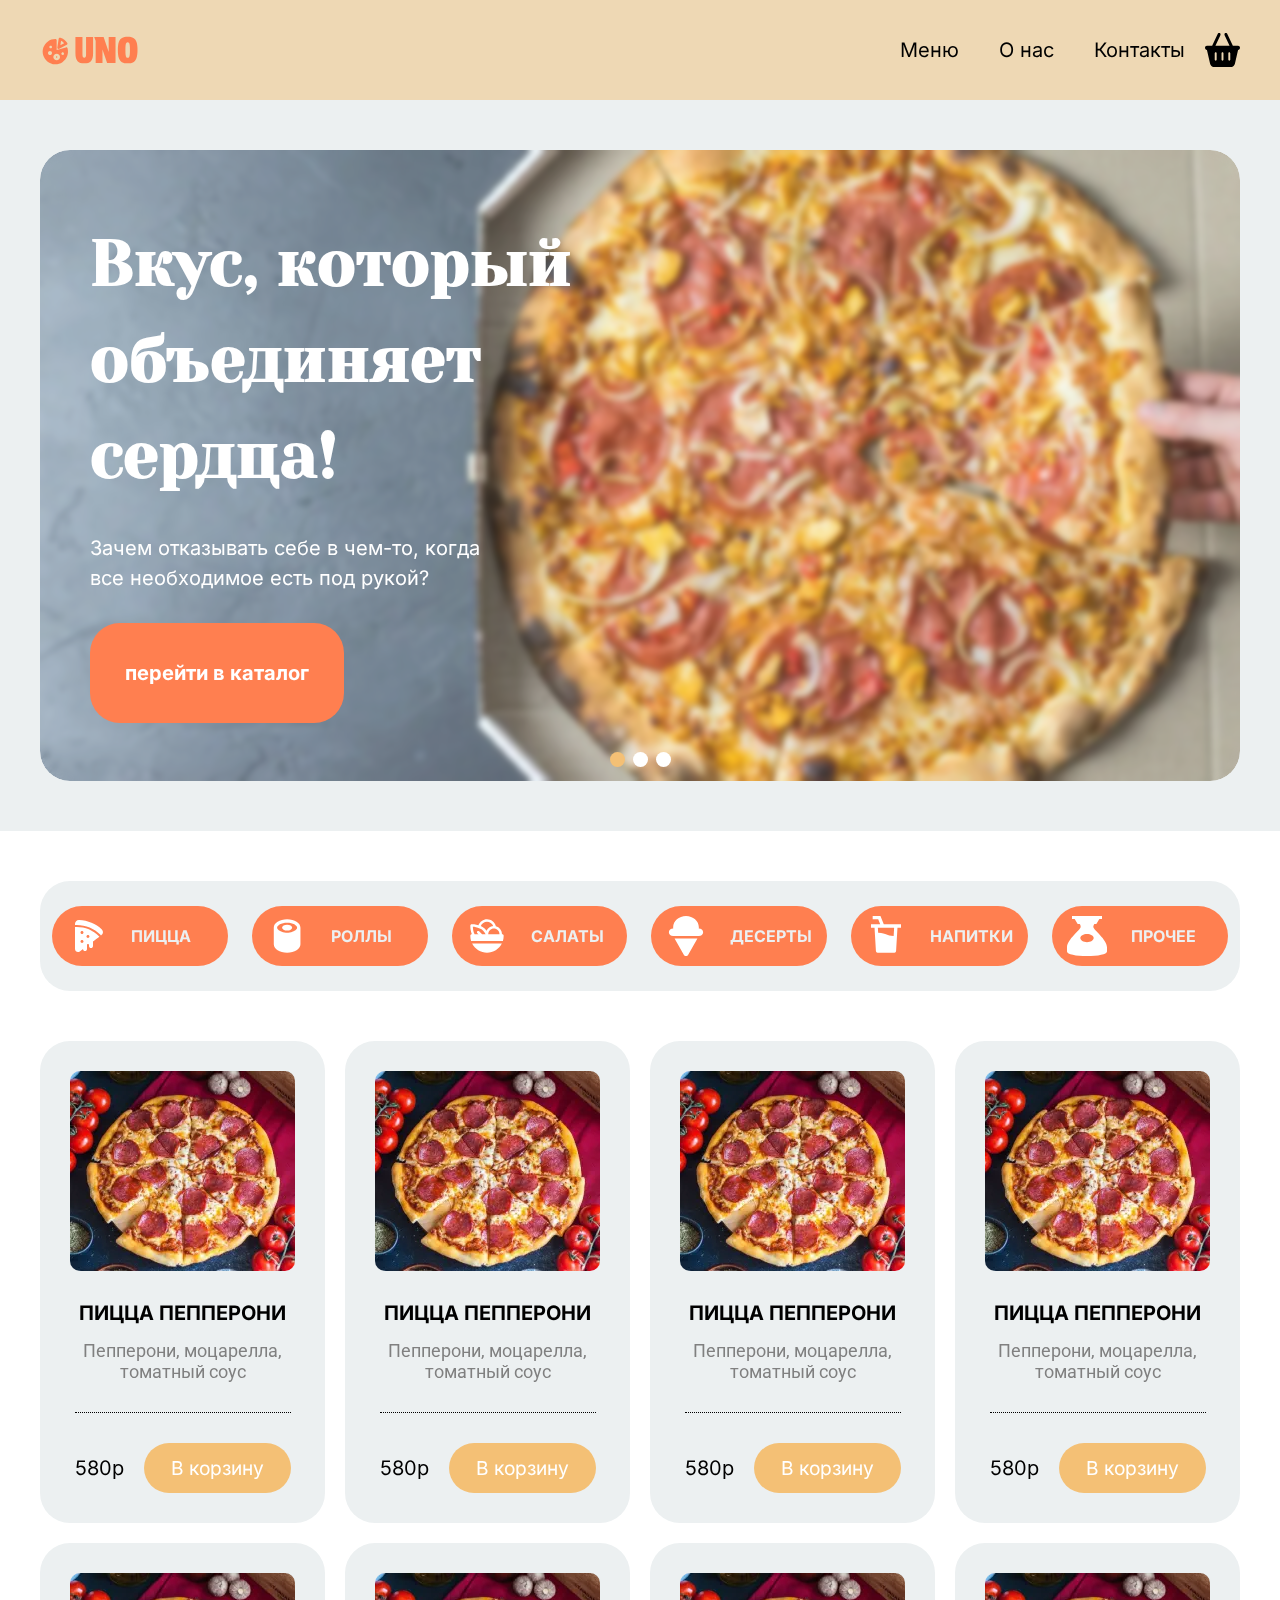
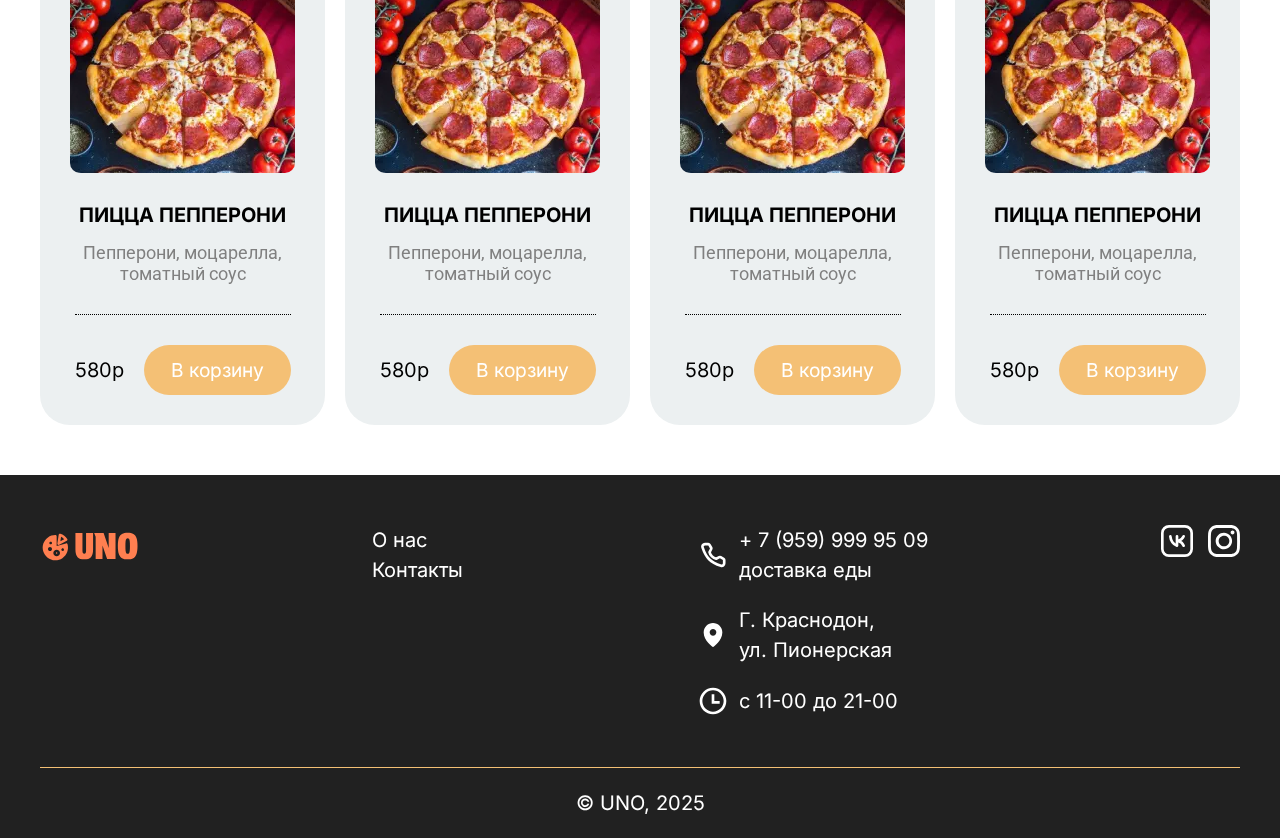
==== client/index.html @ c5a1033b "create modules for js" ====
<!DOCTYPE html>
<html lang="ru">

<head>
    <meta charset="UTF-8">
    <meta name="viewport"
        content="width=device-width, user-scalable=no, initial-scale=1.0, maximum-scale=1.0, minimum-scale=1.0">
    <title>UNO - лучшая пиццерия в городе</title>
    <link rel="stylesheet" href="./css/main.min.css">
</head>

<body>
    <header class="header">
        <div class="header__container container">
            <button class="header__mobile-button">
                Меню
            </button>
            <div class="logo">
                <a href="./index.html" class="logo__link">
                    <svg width="99" height="43" viewBox="0 0 99 43" fill="none" xmlns="http://www.w3.org/2000/svg">
                        <path fill-rule="evenodd" clip-rule="evenodd"
                            d="M15.3334 9.99994C15.66 9.99998 15.9752 10.1199 16.2193 10.3369C16.4633 10.5539 16.6192 10.8529 16.6574 11.1773L16.6668 11.3333V20.9199L25.9201 18.3973C26.2612 18.3046 26.6251 18.3511 26.9318 18.5266C27.2386 18.7022 27.4631 18.9923 27.5561 19.3333C28.2532 21.8888 28.1315 24.5987 27.2083 27.0815C26.285 29.5643 24.6066 31.6952 22.4091 33.1744C20.2116 34.6536 17.6057 35.4067 14.9579 35.3276C12.3102 35.2486 9.75378 34.3414 7.64846 32.7338C5.54314 31.1262 3.9948 28.8989 3.22128 26.3654C2.44775 23.832 2.48796 21.1197 3.33625 18.6103C4.18454 16.1008 5.79822 13.9205 7.95027 12.3759C10.1024 10.8314 12.6845 10.0005 15.3334 9.99994ZM16.6668 24.6666C15.7827 24.6666 14.9349 25.0178 14.3097 25.6429C13.6846 26.268 13.3334 27.1159 13.3334 27.9999C13.3334 28.884 13.6846 29.7318 14.3097 30.357C14.9349 30.9821 15.7827 31.3333 16.6668 31.3333C17.5508 31.3333 18.3987 30.9821 19.0238 30.357C19.6489 29.7318 20.0001 28.884 20.0001 27.9999C20.0001 27.1159 19.6489 26.268 19.0238 25.6429C18.3987 25.0178 17.5508 24.6666 16.6668 24.6666ZM16.6668 27.3333C16.8436 27.3333 17.0131 27.4035 17.1382 27.5285C17.2632 27.6536 17.3334 27.8231 17.3334 27.9999C17.3334 28.1767 17.2632 28.3463 17.1382 28.4713C17.0131 28.5964 16.8436 28.6666 16.6668 28.6666C16.49 28.6666 16.3204 28.5964 16.1954 28.4713C16.0703 28.3463 16.0001 28.1767 16.0001 27.9999C16.0001 27.8231 16.0703 27.6536 16.1954 27.5285C16.3204 27.4035 16.49 27.3333 16.6668 27.3333ZM22.6668 23.3333C22.3402 23.3333 22.025 23.4532 21.7809 23.6702C21.5369 23.8872 21.381 24.1863 21.3428 24.5106L21.3334 24.6799C21.3338 25.0198 21.4639 25.3466 21.6972 25.5938C21.9305 25.8409 22.2494 25.9896 22.5886 26.0095C22.9279 26.0294 23.2619 25.919 23.5225 25.7009C23.7831 25.4828 23.9506 25.1734 23.9908 24.8359L24.0001 24.6666C24.0001 24.313 23.8596 23.9738 23.6096 23.7238C23.3595 23.4737 23.0204 23.3333 22.6668 23.3333ZM10.0001 21.9999C9.46962 21.9999 8.96092 22.2107 8.58584 22.5857C8.21077 22.9608 8.00006 23.4695 8.00006 23.9999C8.00006 24.5304 8.21077 25.0391 8.58584 25.4142C8.96092 25.7892 9.46962 25.9999 10.0001 25.9999C10.5305 25.9999 11.0392 25.7892 11.4143 25.4142C11.7894 25.0391 12.0001 24.5304 12.0001 23.9999C12.0001 23.4695 11.7894 22.9608 11.4143 22.5857C11.0392 22.2107 10.5305 21.9999 10.0001 21.9999ZM20.3921 8.72527C23.2104 9.59499 25.6378 11.419 27.2574 13.8839C27.4471 14.1728 27.5172 14.5239 27.453 14.8634C27.3889 15.2029 27.1954 15.5043 26.9134 15.7039L26.7788 15.7879L19.3014 19.8386C19.0957 19.9501 18.8642 20.0054 18.6303 19.9991C18.3964 19.9928 18.1682 19.925 17.9688 19.8026C17.7693 19.6802 17.6056 19.5074 17.4941 19.3017C17.3826 19.096 17.3272 18.8645 17.3334 18.6306L17.3494 18.4639L18.6828 9.79727C18.7118 9.60806 18.7813 9.42733 18.8865 9.26737C18.9917 9.10741 19.13 8.97197 19.2922 8.87026C19.4544 8.76855 19.6366 8.70296 19.8264 8.67794C20.0162 8.65292 20.2091 8.66906 20.3921 8.72527ZM10.6668 16.6666C10.3402 16.6666 10.025 16.7865 9.7809 17.0036C9.53685 17.2206 9.38093 17.5196 9.34272 17.8439L9.33339 18.0133C9.33377 18.3531 9.4639 18.68 9.69719 18.9271C9.93048 19.1742 10.2494 19.3229 10.5886 19.3428C10.9279 19.3627 11.2619 19.2524 11.5225 19.0342C11.7831 18.8161 11.9506 18.5067 11.9908 18.1693L12.0001 17.9999C12.0001 17.6463 11.8596 17.3072 11.6096 17.0571C11.3595 16.8071 11.0204 16.6666 10.6668 16.6666ZM21.0641 11.8506L20.3934 16.2146L24.1361 14.1866C23.2735 13.2159 22.2301 12.4224 21.0641 11.8506Z"
                            fill="black" />
                        <path
                            d="M42.4599 25.18C42.4599 26.452 42.6039 27.376 42.8919 27.952C43.1799 28.504 43.6359 28.78 44.2599 28.78C44.9079 28.78 45.3639 28.504 45.6279 27.952C45.9159 27.376 46.0599 26.452 46.0599 25.18V8.07999H53.0799V24.856C53.0799 28.192 52.3599 30.616 50.9199 32.128C49.4799 33.616 47.2599 34.36 44.2599 34.36C41.2839 34.36 39.0639 33.616 37.5999 32.128C36.1599 30.616 35.4399 28.192 35.4399 24.856V8.07999H42.4599V25.18ZM63.6116 8.07999L68.6876 22.876V8.07999H75.5276V34H67.1036L62.4956 20.536V34H55.6556V11.788L54.1796 8.07999H63.6116ZM87.6846 34.36C85.3326 34.36 83.4366 33.964 81.9966 33.172C80.5566 32.356 79.5006 30.988 78.8286 29.068C78.1806 27.124 77.8566 24.46 77.8566 21.076C77.8566 17.692 78.1806 15.04 78.8286 13.12C79.5006 11.176 80.5566 9.80799 81.9966 9.01599C83.4366 8.19999 85.3326 7.79199 87.6846 7.79199C90.0366 7.79199 91.9326 8.19999 93.3726 9.01599C94.8126 9.80799 95.8566 11.176 96.5046 13.12C97.1766 15.04 97.5126 17.692 97.5126 21.076C97.5126 24.46 97.1766 27.124 96.5046 29.068C95.8566 30.988 94.8126 32.356 93.3726 33.172C91.9326 33.964 90.0366 34.36 87.6846 34.36ZM89.9526 21.004C89.9526 18.94 89.8806 17.368 89.7366 16.288C89.6166 15.184 89.3886 14.428 89.0526 14.02C88.7406 13.588 88.2846 13.372 87.6846 13.372C87.1086 13.372 86.6526 13.588 86.3166 14.02C85.9806 14.428 85.7406 15.184 85.5966 16.288C85.4766 17.368 85.4166 18.94 85.4166 21.004C85.4166 23.044 85.4766 24.628 85.5966 25.756C85.7406 26.884 85.9806 27.676 86.3166 28.132C86.6526 28.564 87.1086 28.78 87.6846 28.78C88.2846 28.78 88.7406 28.564 89.0526 28.132C89.3886 27.676 89.6166 26.884 89.7366 25.756C89.8806 24.628 89.9526 23.044 89.9526 21.004Z"
                            fill="black" />
                    </svg>
                </a>
            </div>
            <nav class="header__nav">
                <ul class="header__nav-list">
                    <li class="header__nav-item"><a href="#catalog" class="header__nav-link">Меню</a></li>
                    <li class="header__nav-item"><a href="/" class="header__nav-link">О нас</a></li>
                    <li class="header__nav-item"><a href="/" class="header__nav-link">Контакты</a></li>
                </ul>
            </nav>
            <div class="header__buttons">
                <button class="header__button" id="button-cart">
                    <svg width="43" height="42" viewBox="0 0 43 42" fill="none" xmlns="http://www.w3.org/2000/svg">
                        <g clip-path="url(#clip0_26_14)">
                            <path
                                d="M18.9095 2.87915C19.3649 1.91118 19.0215 0.721727 18.1481 0.221337C17.2747 -0.279054 16.1847 0.0982899 15.7293 1.05806L8.77917 15.7499H2.38889C1.06753 15.7499 0 16.9229 0 18.3749C0 19.8268 1.06753 20.9999 2.38889 20.9999L6.26337 38.0213C6.7934 40.3592 8.70451 41.9999 10.8993 41.9999H32.1007C34.2955 41.9999 36.2066 40.3592 36.7366 38.0213L40.6111 20.9999C41.9325 20.9999 43 19.8268 43 18.3749C43 16.9229 41.9325 15.7499 40.6111 15.7499H34.2208L27.2707 1.05806C26.8153 0.0982899 25.7328 -0.279054 24.8519 0.221337C23.971 0.721727 23.6351 1.91118 24.0905 2.87915L30.1821 15.7499H12.8179L18.9095 2.87915ZM14.3333 24.9374V32.8124C14.3333 33.5342 13.7958 34.1249 13.1389 34.1249C12.4819 34.1249 11.9444 33.5342 11.9444 32.8124V24.9374C11.9444 24.2155 12.4819 23.6249 13.1389 23.6249C13.7958 23.6249 14.3333 24.2155 14.3333 24.9374ZM21.5 23.6249C22.1569 23.6249 22.6944 24.2155 22.6944 24.9374V32.8124C22.6944 33.5342 22.1569 34.1249 21.5 34.1249C20.8431 34.1249 20.3056 33.5342 20.3056 32.8124V24.9374C20.3056 24.2155 20.8431 23.6249 21.5 23.6249ZM31.0556 24.9374V32.8124C31.0556 33.5342 30.5181 34.1249 29.8611 34.1249C29.2042 34.1249 28.6667 33.5342 28.6667 32.8124V24.9374C28.6667 24.2155 29.2042 23.6249 29.8611 23.6249C30.5181 23.6249 31.0556 24.2155 31.0556 24.9374Z"
                                fill="black" />
                        </g>
                        <defs>
                            <clipPath id="clip0_26_14">
                                <rect width="43" height="42" fill="white" />
                            </clipPath>
                        </defs>
                    </svg>
                </button>
            </div>
        </div>
    </header>
    <main class="main">
        <section class="hero">
            <div class="hero__container container">
                <!-- Slider main container -->
                <div class="swiper">
                    <!-- Additional required wrapper -->
                    <div class="swiper-wrapper">
                        <!-- Slides -->
                        <div class="swiper-slide">
                            <div class="hero__content hero__content--1">

                                <h2 class="hero__title">
                                    Вкус, который объединяет сердца!
                                </h2>
                                <p class="hero__description">
                                    Зачем отказывать себе в чем-то, когда все необходимое есть под рукой?
                                </p>
                                <a href="/" class="hero__button">
                                    перейти в каталог
                                </a>
                                <div class="hero__overlay"></div>
                            </div>
                        </div>
                        <div class="swiper-slide">
                            <div class="hero__content hero__content--2">
                                <div class="hero__overlay"></div>
                                <h2 class="hero__title">
                                    Открой для себя новый мир вкусов!
                                </h2>
                                <p class="hero__description">
                                    Наши уникальные рецепты подарят тебе незабываемые ощущения. Попробуй, и ты не
                                    сможешь
                                    устоять!
                                </p>
                                <a href="/" class="hero__button">
                                    перейти в каталог
                                </a>
                            </div>
                        </div>
                        <div class="swiper-slide">
                            <div class="hero__content hero__content--3">
                                <div class="hero__overlay"></div>
                                <h2 class="hero__title">
                                    Твоя кухня, твои правила!
                                </h2>
                                <p class="hero__description">
                                    Создавай кулинарные шедевры легко и с удовольствием. Все, что тебе нужно, уже здесь.
                                </p>
                                <a href="/" class="hero__button">
                                    перейти в каталог
                                </a>
                            </div>
                        </div>
                    </div>
                    <!-- If we need pagination -->
                    <div class="swiper-pagination"></div>
                </div>
            </div>
        </section>
        <section class="catalog" id="catalog">
            <div class="catalog__container container">
                <div class="catalog__wrapper">
                    <h2 class="catalog__title visually-hidden">Меню</h2>
                    <div class="catalog__tabs-container">
                        <!-- кнопки -->
                        <ul class="catalog__tabs-list" aria-labelledby="tabs-title">
                            <li class="catalog__tabs-item">
                                <a href="#pizza" class="catalog__tabs-button" id="tab-1">
                                    <svg class="catalog__tabs-icon" aria-hidden="true" width="60" height="60"
                                        viewBox="0 0 60 60" fill="none" xmlns="http://www.w3.org/2000/svg">
                                        <path
                                            d="M12 11.868C12 8.58302 14.685 5.80202 18.09 6.01202C31.431 6.83402 43.131 11.322 52.296 20.073C54.897 22.554 54.384 26.607 51.687 28.677L50.955 29.241L49.764 27.918L49.743 27.897C40.935 18.852 28.17 13.542 14.613 13.542H12V11.868ZM12 16.539V49.5C12 53.196 16.218 55.314 19.185 53.103L24.009 49.509V49.515C24.009 50.3107 24.3251 51.0737 24.8877 51.6363C25.4503 52.199 26.2134 52.515 27.009 52.515C27.8047 52.515 28.5677 52.199 29.1303 51.6363C29.6929 51.0737 30.009 50.3107 30.009 49.515V43.509C30.012 43.1286 30.1595 42.7636 30.4215 42.4878C30.6835 42.2121 31.0405 42.0461 31.4203 42.0236C31.8 42.0011 32.1741 42.1238 32.4668 42.3667C32.7596 42.6096 32.9491 42.9547 32.997 43.332V45.012C32.997 45.8077 33.3131 46.5707 33.8757 47.1333C34.4383 47.696 35.2014 48.012 35.997 48.012C36.7927 48.012 37.5557 47.696 38.1183 47.1333C38.6809 46.5707 38.997 45.8077 38.997 45.012V38.298C41.472 36.483 45.255 33.606 48.567 31.074L47.574 29.967C39.357 21.543 27.39 16.539 14.61 16.539H12ZM24.744 24.765C24.7438 25.0595 24.6856 25.3511 24.5727 25.6231C24.4598 25.8951 24.2945 26.1422 24.0861 26.3503C23.8778 26.5584 23.6304 26.7234 23.3583 26.8359C23.0861 26.9484 22.7945 27.0062 22.5 27.006C22.2055 27.0058 21.9139 26.9476 21.6419 26.8347C21.3699 26.7219 21.1228 26.5565 20.9148 26.3482C20.7067 26.1398 20.5416 25.8925 20.4291 25.6203C20.3166 25.3482 20.2588 25.0565 20.259 24.762C20.259 24.1673 20.4953 23.5969 20.9158 23.1763C21.3364 22.7558 21.9068 22.5195 22.5015 22.5195C23.0962 22.5195 23.6666 22.7558 24.0872 23.1763C24.5077 23.5969 24.744 24.1673 24.744 24.762M33.669 30.762C33.669 31.3568 33.4327 31.9272 33.0122 32.3477C32.5916 32.7683 32.0212 33.0045 31.4265 33.0045C30.8318 33.0045 30.2614 32.7683 29.8408 32.3477C29.4203 31.9272 29.184 31.3568 29.184 30.762C29.184 30.1673 29.4203 29.5969 29.8408 29.1763C30.2614 28.7558 30.8318 28.5195 31.4265 28.5195C32.0212 28.5195 32.5916 28.7558 33.0122 29.1763C33.4327 29.5969 33.669 30.1673 33.669 30.762ZM24.768 38.268C24.768 38.866 24.5305 39.4394 24.1077 39.8622C23.6849 40.285 23.1114 40.5225 22.5135 40.5225C21.9156 40.5225 21.3421 40.285 20.9193 39.8622C20.4965 39.4394 20.259 38.866 20.259 38.268C20.259 37.6701 20.4965 37.0967 20.9193 36.6739C21.3421 36.251 21.9156 36.0135 22.5135 36.0135C23.1114 36.0135 23.6849 36.251 24.1077 36.6739C24.5305 37.0967 24.768 37.6701 24.768 38.268Z"
                                            fill="#E49133" />
                                    </svg>
                                    пицца
                                </a>
                            </li>
                            <li class="catalog__tabs-item">
                                <a href="#rolls" class="catalog__tabs-button" id="tab-2">
                                    <svg class="catalog__tabs-icon" aria-hidden="true" width="60" height="60"
                                        viewBox="0 0 60 60" fill="none" xmlns="http://www.w3.org/2000/svg">
                                        <path
                                            d="M30.175 21.775C34.3172 21.775 37.675 19.861 37.675 17.5C37.675 15.139 34.3172 13.225 30.175 13.225C26.0329 13.225 22.675 15.139 22.675 17.5C22.675 19.861 26.0329 21.775 30.175 21.775Z"
                                            fill="#E49133" />
                                        <path
                                            d="M30.175 55C41.375 55 50.175 49.5 50.175 42.5V17.5C50.175 10.5 41.375 5 30.175 5C18.975 5 10.175 10.5 10.175 17.5V42.5C10.175 49.5 18.95 55 30.175 55ZM30.175 10C39 10 45.175 13.95 45.175 17.5C45.1051 18.2714 44.8569 19.0159 44.4501 19.675C42.75 22.175 38.125 24.675 31.95 24.975H28.475C22.2 24.575 17.5 22.225 15.875 19.6C15.5261 19.0154 15.2888 18.3712 15.175 17.7V17.5C15.175 13.95 21.325 10 30.175 10Z"
                                            fill="#E49133" />
                                    </svg>
                                    роллы
                                </a>
                            </li>
                            <li class="catalog__tabs-item">
                                <a href="#salad" class="catalog__tabs-button" id="tab-3">
                                    <svg class="catalog__tabs-icon" aria-hidden="true" width="60" height="60"
                                        viewBox="0 0 60 60" fill="none" xmlns="http://www.w3.org/2000/svg">
                                        <path
                                            d="M30 5C27.2182 4.99884 24.5014 5.84148 22.2085 7.41666C19.9156 8.99183 18.1544 11.2254 17.1575 13.8225C16.1204 13.5237 15.0691 13.2767 14.0075 13.0825C11.8241 12.687 9.60894 12.4929 7.39 12.5025L6.96 12.5125L6.84 12.5175L6.79 12.52C6.32875 12.5452 5.89303 12.7397 5.56639 13.0664C5.23975 13.393 5.04518 13.8287 5.02 14.29L5.0125 14.4625C5.0075 14.5625 5.00417 14.705 5.0025 14.89C4.9975 15.255 5 15.7775 5.0225 16.42C5.0725 17.705 5.215 19.49 5.5825 21.5075C5.9175 23.345 6.4525 25.42 7.3075 27.5H6.865C6.37037 27.5 5.896 27.6965 5.54625 28.0462C5.19649 28.396 5 28.8704 5 29.365V30C5 32.6125 5.4 35.1325 6.145 37.5H53.855C54.616 35.0728 55.0021 32.5437 55 30V29.365C55 28.8704 54.8035 28.396 54.4538 28.0462C54.104 27.6965 53.6296 27.5 53.135 27.5H52.4925L52.4975 27.1875C52.4961 24.4813 51.5949 21.8523 49.9357 19.7143C48.2766 17.5764 45.9537 16.0507 43.3325 15.3775C42.5818 12.4103 40.8626 9.77843 38.4471 7.89871C36.0317 6.01898 33.0582 4.99889 29.9975 5M29.9975 8.75C31.9973 8.74997 33.9512 9.34952 35.6067 10.4712C37.2623 11.5929 38.5436 13.1852 39.285 15.0425C37.1353 15.2237 35.0722 15.9717 33.3058 17.2101C31.5394 18.4486 30.133 20.1333 29.23 22.0925C28.5559 21.0936 27.7883 20.161 26.9375 19.3075C25.065 17.435 22.8875 16.0825 20.6825 15.1C21.4167 13.2272 22.6987 11.6194 24.3609 10.4866C26.0232 9.35371 27.9884 8.74851 30 8.75M48.7475 27.1875C48.7475 27.2925 48.745 27.3967 48.74 27.5H31.9175L31.8725 27.375V27.1875C31.8725 24.9497 32.7614 22.8036 34.3438 21.2213C35.9261 19.639 38.0722 18.75 40.31 18.75C42.5478 18.75 44.6939 19.639 46.2762 21.2213C47.8586 22.8036 48.7475 24.9497 48.7475 27.1875ZM24.2875 21.96C25.895 23.565 27.06 25.4975 27.9 27.5H22.65L18.2 23.05C18.0283 22.8658 17.8213 22.718 17.5913 22.6155C17.3613 22.5131 17.1131 22.458 16.8613 22.4535C16.6095 22.4491 16.3595 22.4954 16.126 22.5897C15.8925 22.684 15.6805 22.8244 15.5024 23.0024C15.3244 23.1805 15.184 23.3925 15.0897 23.626C14.9954 23.8595 14.9491 24.1095 14.9535 24.3613C14.958 24.6131 15.0131 24.8613 15.1155 25.0913C15.218 25.3213 15.3658 25.5283 15.55 25.7L17.35 27.5H11.425C10.325 25.31 9.665 22.9675 9.275 20.8325C9.00137 19.3278 8.83429 17.8057 8.775 16.2775V16.2725C9.925 16.315 11.53 16.4425 13.3325 16.7725C16.9825 17.44 21.23 18.8975 24.2875 21.96ZM7.6675 41.25C9.75132 45.3854 12.9428 48.8607 16.886 51.2885C20.8292 53.7163 25.3693 55.0013 30 55C34.6307 55.0013 39.1708 53.7163 43.114 51.2885C47.0572 48.8607 50.2487 45.3854 52.3325 41.25H7.6675Z"
                                            fill="#E49133" />
                                    </svg>
                                    салаты
                                </a>
                            </li>
                            <li class="catalog__tabs-item">
                                <a href="#desert" class="catalog__tabs-button" id="tab-4">
                                    <svg class="catalog__tabs-icon" aria-hidden="true" width="60" height="60"
                                        viewBox="0 0 60 60" fill="none" xmlns="http://www.w3.org/2000/svg">
                                        <path
                                            d="M49.1651 18.75C49.2455 18.1289 49.2856 17.5078 49.2856 16.875C49.2856 7.55859 40.6473 0 29.9999 0C19.3526 0 10.7142 7.55859 10.7142 16.875C10.7142 17.5078 10.7544 18.1289 10.8348 18.75H10.7142C7.16511 18.75 4.28564 21.2695 4.28564 24.375C4.28564 27.4805 7.16511 30 10.7142 30H49.2856C52.8348 30 55.7142 27.4805 55.7142 24.375C55.7142 21.2695 52.8348 18.75 49.2856 18.75H49.1651ZM12.8571 33.75L26.8928 58.3242C27.4821 59.3555 28.674 60 29.9999 60C31.3258 60 32.5178 59.3555 33.1071 58.3242L47.1428 33.75H12.8571Z"
                                            fill="#E49133" />
                                    </svg>
                                    десерты
                                </a>
                            </li>
                            <li class="catalog__tabs-item">
                                <a href="#drinks" class="catalog__tabs-button" id="tab-5">
                                    <svg class="catalog__tabs-icon" aria-hidden="true" width="60" height="60"
                                        viewBox="0 0 60 60" fill="none" xmlns="http://www.w3.org/2000/svg">
                                        <g clip-path="url(#clip0_1_591)">
                                            <path
                                                d="M18.3075 5H10V0H21.6925L26.6925 12.5H52.5V17.5H47.205L45.1375 52.6475C45.0999 53.2838 44.8207 53.8817 44.3569 54.3189C43.8932 54.7562 43.2799 54.9998 42.6425 55H17.3575C16.7201 54.9998 16.1068 54.7562 15.6431 54.3189C15.1793 53.8817 14.9001 53.2838 14.8625 52.6475L12.795 17.5H7.5V12.5H21.3075L18.3075 5ZM17.8025 17.5L18.2475 25.0625C24.9275 25.3375 28.17 26.575 30.9 27.6675C33.5275 28.7175 35.7 29.6325 41.4675 29.9175L42.1975 17.5H17.8025Z"
                                                fill="#E49133" />
                                        </g>
                                        <defs>
                                            <clipPath id="clip0_1_591">
                                                <rect width="60" height="60" fill="white" />
                                            </clipPath>
                                        </defs>
                                    </svg>
                                    напитки
                                </a>
                            </li>
                            <li class="catalog__tabs-item">
                                <a href="#others" class="catalog__tabs-button" id="tab-6">
                                    <svg class="catalog__tabs-icon" aria-hidden="true" width="60" height="60"
                                        viewBox="0 0 60 60" fill="none" xmlns="http://www.w3.org/2000/svg">
                                        <path
                                            d="M39.5 16.5829C39.5 14.4724 40.5 12.9648 41 12.0603H44L48.5 4.52261H52.5V0H7.5V4.52261H11.5L16 12.0603H19C20 12.9648 20.5 14.4724 20.5 16.5829C20.5 20.5025 0 35.2764 0 47.0352V53.0653C0 57.2864 13.5 60 30 60C46.5 60 60 57.2864 60 53.0653V47.0352C60 35.2764 39.5 20.5025 39.5 16.5829ZM30 39.196C27.3478 39.196 24.8043 38.5607 22.9289 37.4298C21.0536 36.2989 20 34.7651 20 33.1658C20 31.5665 21.0536 30.0327 22.9289 28.9019C24.8043 27.771 27.3478 27.1357 30 27.1357C32.6522 27.1357 35.1957 27.771 37.0711 28.9019C38.9464 30.0327 40 31.5665 40 33.1658C40 34.7651 38.9464 36.2989 37.0711 37.4298C35.1957 38.5607 32.6522 39.196 30 39.196Z"
                                            fill="#E49133" />
                                    </svg>
                                    прочее
                                </a>
                            </li>
                        </ul>
                        <!-- контент -->
                        <div class="catalog__tabs-panels flow">
                            <div id="pizza" class="catalog__tab" aria-labelledby="tab-1">
                                <div class="catalog__tab-grid">
                                    <div class="card">
                                        <img src="./images/card/pizza/1.webp" alt="pizza photo" class="card__image"
                                            width="225" height="200">
                                        <div class="card__content">
                                            <h3 class="card__title">Пицца пепперони</h3>
                                            <p class="card__description">
                                                Пепперони, моцарелла, томатный соус
                                            </p>
                                            <div class="card__line"></div>
                                            <div class="card__bottom">
                                                <p class="card__price">580р</p>
                                                <button class="card__button button" type="button">В корзину</button>
                                            </div>
                                        </div>
                                    </div>
                                    <div class="card">
                                        <img src="./images/card/pizza/1.webp" alt="pizza photo" class="card__image"
                                            width="225" height="200">
                                        <div class="card__content">
                                            <h3 class="card__title">Пицца пепперони</h3>
                                            <p class="card__description">
                                                Пепперони, моцарелла, томатный соус
                                            </p>
                                            <div class="card__line"></div>
                                            <div class="card__bottom">
                                                <p class="card__price">580р</p>
                                                <button class="card__button button" type="button">В корзину</button>
                                            </div>
                                        </div>
                                    </div>
                                    <div class="card">
                                        <img src="./images/card/pizza/1.webp" alt="pizza photo" class="card__image"
                                            width="225" height="200">
                                        <div class="card__content">
                                            <h3 class="card__title">Пицца пепперони</h3>
                                            <p class="card__description">
                                                Пепперони, моцарелла, томатный соус
                                            </p>
                                            <div class="card__line"></div>
                                            <div class="card__bottom">
                                                <p class="card__price">580р</p>
                                                <button class="card__button button" type="button">В корзину</button>
                                            </div>
                                        </div>
                                    </div>
                                    <div class="card">
                                        <img src="./images/card/pizza/1.webp" alt="pizza photo" class="card__image"
                                            width="225" height="200">
                                        <div class="card__content">
                                            <h3 class="card__title">Пицца пепперони</h3>
                                            <p class="card__description">
                                                Пепперони, моцарелла, томатный соус
                                            </p>
                                            <div class="card__line"></div>
                                            <div class="card__bottom">
                                                <p class="card__price">580р</p>
                                                <button class="card__button button" type="button">В корзину</button>
                                            </div>
                                        </div>
                                    </div>

                                    <div class="card">
                                        <img src="./images/card/pizza/1.webp" alt="pizza photo" class="card__image"
                                            width="225" height="200">
                                        <div class="card__content">
                                            <h3 class="card__title">Пицца пепперони</h3>
                                            <p class="card__description">
                                                Пепперони, моцарелла, томатный соус
                                            </p>
                                            <div class="card__line"></div>
                                            <div class="card__bottom">
                                                <p class="card__price">580р</p>
                                                <button class="card__button button" type="button">В корзину</button>
                                            </div>
                                        </div>
                                    </div>
                                    <div class="card">
                                        <img src="./images/card/pizza/1.webp" alt="pizza photo" class="card__image"
                                            width="225" height="200">
                                        <div class="card__content">
                                            <h3 class="card__title">Пицца пепперони</h3>
                                            <p class="card__description">
                                                Пепперони, моцарелла, томатный соус
                                            </p>
                                            <div class="card__line"></div>
                                            <div class="card__bottom">
                                                <p class="card__price">580р</p>
                                                <button class="card__button button" type="button">В корзину</button>
                                            </div>
                                        </div>
                                    </div>
                                    <div class="card">
                                        <img src="./images/card/pizza/1.webp" alt="pizza photo" class="card__image"
                                            width="225" height="200">
                                        <div class="card__content">
                                            <h3 class="card__title">Пицца пепперони</h3>
                                            <p class="card__description">
                                                Пепперони, моцарелла, томатный соус
                                            </p>
                                            <div class="card__line"></div>
                                            <div class="card__bottom">
                                                <p class="card__price">580р</p>
                                                <button class="card__button button" type="button">В корзину</button>
                                            </div>
                                        </div>
                                    </div>
                                    <div class="card">
                                        <img src="./images/card/pizza/1.webp" alt="pizza photo" class="card__image"
                                            width="225" height="200">
                                        <div class="card__content">
                                            <h3 class="card__title">Пицца пепперони</h3>
                                            <p class="card__description">
                                                Пепперони, моцарелла, томатный соус
                                            </p>
                                            <div class="card__line"></div>
                                            <div class="card__bottom">
                                                <p class="card__price">580р</p>
                                                <button class="card__button button" type="button">В корзину</button>
                                            </div>
                                        </div>
                                    </div>
                                </div>
                            </div>
                            <div id="rolls" class="catalog__tab" aria-labelledby="tab-2">
                                <div class="catalog__tab-grid">
                                    <div class="card">
                                        <img src="./images/card/rolls/1.webp" alt="pizza photo" class="card__image"
                                            width="225" height="200">
                                        <div class="card__content">
                                            <h3 class="card__title">Пицца пепперони</h3>
                                            <p class="card__description">
                                                Пепперони, моцарелла, томатный соус
                                            </p>
                                            <div class="card__line"></div>
                                            <div class="card__bottom">
                                                <p class="card__price">580р</p>
                                                <button class="card__button button" type="button">В корзину</button>
                                            </div>
                                        </div>
                                    </div>
                                    <div class="card">
                                        <img src="./images/card/rolls/1.webp" alt="pizza photo" class="card__image"
                                            width="225" height="200">
                                        <div class="card__content">
                                            <h3 class="card__title">Пицца пепперони</h3>
                                            <p class="card__description">
                                                Пепперони, моцарелла, томатный соус
                                            </p>
                                            <div class="card__line"></div>
                                            <div class="card__bottom">
                                                <p class="card__price">580р</p>
                                                <button class="card__button button" type="button">В корзину</button>
                                            </div>
                                        </div>
                                    </div>
                                    <div class="card">
                                        <img src="./images/card/rolls/1.webp" alt="pizza photo" class="card__image"
                                            width="225" height="200">
                                        <div class="card__content">
                                            <h3 class="card__title">Пицца пепперони</h3>
                                            <p class="card__description">
                                                Пепперони, моцарелла, томатный соус
                                            </p>
                                            <div class="card__line"></div>
                                            <div class="card__bottom">
                                                <p class="card__price">580р</p>
                                                <button class="card__button button" type="button">В корзину</button>
                                            </div>
                                        </div>
                                    </div>
                                    <div class="card">
                                        <img src="./images/card/rolls/1.webp" alt="pizza photo" class="card__image"
                                            width="225" height="200">
                                        <div class="card__content">
                                            <h3 class="card__title">Пицца пепперони</h3>
                                            <p class="card__description">
                                                Пепперони, моцарелла, томатный соус
                                            </p>
                                            <div class="card__line"></div>
                                            <div class="card__bottom">
                                                <p class="card__price">580р</p>
                                                <button class="card__button button" type="button">В корзину</button>
                                            </div>
                                        </div>
                                    </div>
                                </div>
                            </div>
                            <div id="salad" class="catalog__tab" aria-labelledby="tab-3">
                                <div class="catalog__tab-grid">
                                    <div class="card">
                                        <img src="./images/card/salads/1.webp" alt="pizza photo" class="card__image"
                                            width="225" height="200">
                                        <div class="card__content">
                                            <h3 class="card__title">Пицца пепперони</h3>
                                            <p class="card__description">
                                                Пепперони, моцарелла, томатный соус
                                            </p>
                                            <div class="card__line"></div>
                                            <div class="card__bottom">
                                                <p class="card__price">580р</p>
                                                <button class="card__button button" type="button">В корзину</button>
                                            </div>
                                        </div>
                                    </div>
                                    <div class="card">
                                        <img src="./images/card/salads/1.webp" alt="pizza photo" class="card__image"
                                            width="225" height="200">
                                        <div class="card__content">
                                            <h3 class="card__title">Пицца пепперони</h3>
                                            <p class="card__description">
                                                Пепперони, моцарелла, томатный соус
                                            </p>
                                            <div class="card__line"></div>
                                            <div class="card__bottom">
                                                <p class="card__price">580р</p>
                                                <button class="card__button button" type="button">В корзину</button>
                                            </div>
                                        </div>
                                    </div>
                                    <div class="card">
                                        <img src="./images/card/salads/1.webp" alt="pizza photo" class="card__image"
                                            width="225" height="200">
                                        <div class="card__content">
                                            <h3 class="card__title">Пицца пепперони</h3>
                                            <p class="card__description">
                                                Пепперони, моцарелла, томатный соус
                                            </p>
                                            <div class="card__line"></div>
                                            <div class="card__bottom">
                                                <p class="card__price">580р</p>
                                                <button class="card__button button" type="button">В корзину</button>
                                            </div>
                                        </div>
                                    </div>
                                    <div class="card">
                                        <img src="./images/card/salads/1.webp" alt="pizza photo" class="card__image"
                                            width="225" height="200">
                                        <div class="card__content">
                                            <h3 class="card__title">Пицца пепперони</h3>
                                            <p class="card__description">
                                                Пепперони, моцарелла, томатный соус
                                            </p>
                                            <div class="card__line"></div>
                                            <div class="card__bottom">
                                                <p class="card__price">580р</p>
                                                <button class="card__button button" type="button">В корзину</button>
                                            </div>
                                        </div>
                                    </div>
                                </div>
                            </div>
                            <div id="desert" class="catalog__tab" aria-labelledby="tab-4">
                                <div class="catalog__tab-grid">
                                    <div class="card">
                                        <img src="./images/card/deserts/1.webp" alt="pizza photo" class="card__image"
                                            width="225" height="200">
                                        <div class="card__content">
                                            <h3 class="card__title">Пицца пепперони</h3>
                                            <p class="card__description">
                                                Пепперони, моцарелла, томатный соус
                                            </p>
                                            <div class="card__line"></div>
                                            <div class="card__bottom">
                                                <p class="card__price">580р</p>
                                                <button class="card__button button" type="button">В корзину</button>
                                            </div>
                                        </div>
                                    </div>
                                    <div class="card">
                                        <img src="./images/card/deserts/1.webp" alt="pizza photo" class="card__image"
                                            width="225" height="200">
                                        <div class="card__content">
                                            <h3 class="card__title">Пицца пепперони</h3>
                                            <p class="card__description">
                                                Пепперони, моцарелла, томатный соус
                                            </p>
                                            <div class="card__line"></div>
                                            <div class="card__bottom">
                                                <p class="card__price">580р</p>
                                                <button class="card__button button" type="button">В корзину</button>
                                            </div>
                                        </div>
                                    </div>
                                    <div class="card">
                                        <img src="./images/card/deserts/1.webp" alt="pizza photo" class="card__image"
                                            width="225" height="200">
                                        <div class="card__content">
                                            <h3 class="card__title">Пицца пепперони</h3>
                                            <p class="card__description">
                                                Пепперони, моцарелла, томатный соус
                                            </p>
                                            <div class="card__line"></div>
                                            <div class="card__bottom">
                                                <p class="card__price">580р</p>
                                                <button class="card__button button" type="button">В корзину</button>
                                            </div>
                                        </div>
                                    </div>
                                    <div class="card">
                                        <img src="./images/card/deserts/1.webp" alt="pizza photo" class="card__image"
                                            width="225" height="200">
                                        <div class="card__content">
                                            <h3 class="card__title">Пицца пепперони</h3>
                                            <p class="card__description">
                                                Пепперони, моцарелла, томатный соус
                                            </p>
                                            <div class="card__line"></div>
                                            <div class="card__bottom">
                                                <p class="card__price">580р</p>
                                                <button class="card__button button" type="button">В корзину</button>
                                            </div>
                                        </div>
                                    </div>
                                </div>
                            </div>
                            <div id="drinks" class="catalog__tab" aria-labelledby="tab-5">
                                <div class="catalog__tab-grid">
                                    <div class="card">
                                        <img src="./images/card/drinks/1.webp" alt="pizza photo" class="card__image"
                                            width="225" height="200">
                                        <div class="card__content">
                                            <h3 class="card__title">Пицца пепперони</h3>
                                            <p class="card__description">
                                                Пепперони, моцарелла, томатный соус
                                            </p>
                                            <div class="card__line"></div>
                                            <div class="card__bottom">
                                                <p class="card__price">580р</p>
                                                <button class="card__button button" type="button">В корзину</button>
                                            </div>
                                        </div>
                                    </div>
                                    <div class="card">
                                        <img src="./images/card/drinks/1.webp" alt="pizza photo" class="card__image"
                                            width="225" height="200">
                                        <div class="card__content">
                                            <h3 class="card__title">Пицца пепперони</h3>
                                            <p class="card__description">
                                                Пепперони, моцарелла, томатный соус
                                            </p>
                                            <div class="card__line"></div>
                                            <div class="card__bottom">
                                                <p class="card__price">580р</p>
                                                <button class="card__button button" type="button">В корзину</button>
                                            </div>
                                        </div>
                                    </div>
                                    <div class="card">
                                        <img src="./images/card/drinks/1.webp" alt="pizza photo" class="card__image"
                                            width="225" height="200">
                                        <div class="card__content">
                                            <h3 class="card__title">Пицца пепперони</h3>
                                            <p class="card__description">
                                                Пепперони, моцарелла, томатный соус
                                            </p>
                                            <div class="card__line"></div>
                                            <div class="card__bottom">
                                                <p class="card__price">580р</p>
                                                <button class="card__button button" type="button">В корзину</button>
                                            </div>
                                        </div>
                                    </div>
                                    <div class="card">
                                        <img src="./images/card/drinks/1.webp" alt="pizza photo" class="card__image"
                                            width="225" height="200">
                                        <div class="card__content">
                                            <h3 class="card__title">Пицца пепперони</h3>
                                            <p class="card__description">
                                                Пепперони, моцарелла, томатный соус
                                            </p>
                                            <div class="card__line"></div>
                                            <div class="card__bottom">
                                                <p class="card__price">580р</p>
                                                <button class="card__button button" type="button">В корзину</button>
                                            </div>
                                        </div>
                                    </div>
                                </div>
                            </div>
                            <div id="others" class="catalog__tab" aria-labelledby="tab-6">
                                <div class="catalog__tab-grid">
                                    <div class="card">
                                        <img src="./images/card/others/1.webp" alt="pizza photo" class="card__image"
                                            width="225" height="200">
                                        <div class="card__content">
                                            <h3 class="card__title">Пицца пепперони</h3>
                                            <p class="card__description">
                                                Пепперони, моцарелла, томатный соус
                                            </p>
                                            <div class="card__line"></div>
                                            <div class="card__bottom">
                                                <p class="card__price">580р</p>
                                                <button class="card__button button" type="button">В корзину</button>
                                            </div>
                                        </div>
                                    </div>
                                    <div class="card">
                                        <img src="./images/card/others/1.webp" alt="pizza photo" class="card__image"
                                            width="225" height="200">
                                        <div class="card__content">
                                            <h3 class="card__title">Пицца пепперони</h3>
                                            <p class="card__description">
                                                Пепперони, моцарелла, томатный соус
                                            </p>
                                            <div class="card__line"></div>
                                            <div class="card__bottom">
                                                <p class="card__price">580р</p>
                                                <button class="card__button button" type="button">В корзину</button>
                                            </div>
                                        </div>
                                    </div>
                                    <div class="card">
                                        <img src="./images/card/others/1.webp" alt="pizza photo" class="card__image"
                                            width="225" height="200">
                                        <div class="card__content">
                                            <h3 class="card__title">Пицца пепперони</h3>
                                            <p class="card__description">
                                                Пепперони, моцарелла, томатный соус
                                            </p>
                                            <div class="card__line"></div>
                                            <div class="card__bottom">
                                                <p class="card__price">580р</p>
                                                <button class="card__button button" type="button">В корзину</button>
                                            </div>
                                        </div>
                                    </div>
                                    <div class="card">
                                        <img src="./images/card/others/1.webp" alt="pizza photo" class="card__image"
                                            width="225" height="200">
                                        <div class="card__content">
                                            <h3 class="card__title">Пицца пепперони</h3>
                                            <p class="card__description">
                                                Пепперони, моцарелла, томатный соус
                                            </p>
                                            <div class="card__line"></div>
                                            <div class="card__bottom">
                                                <p class="card__price">580р</p>
                                                <button class="card__button button" type="button">В корзину</button>
                                            </div>
                                        </div>
                                    </div>
                                </div>
                            </div>
                        </div>
                    </div>
                </div>
            </div>
        </section>
    </main>
    <footer class="footer">
        <div class="footer__container container">
            <div class="footer__grid">
                <div class="logo">
                    <a href="./index.html" class="logo__link">
                        <svg width="99" height="43" viewBox="0 0 99 43" fill="none" xmlns="http://www.w3.org/2000/svg">
                            <path fill-rule="evenodd" clip-rule="evenodd"
                                d="M15.3334 9.99994C15.66 9.99998 15.9752 10.1199 16.2193 10.3369C16.4633 10.5539 16.6192 10.8529 16.6574 11.1773L16.6668 11.3333V20.9199L25.9201 18.3973C26.2612 18.3046 26.6251 18.3511 26.9318 18.5266C27.2386 18.7022 27.4631 18.9923 27.5561 19.3333C28.2532 21.8888 28.1315 24.5987 27.2083 27.0815C26.285 29.5643 24.6066 31.6952 22.4091 33.1744C20.2116 34.6536 17.6057 35.4067 14.9579 35.3276C12.3102 35.2486 9.75378 34.3414 7.64846 32.7338C5.54314 31.1262 3.9948 28.8989 3.22128 26.3654C2.44775 23.832 2.48796 21.1197 3.33625 18.6103C4.18454 16.1008 5.79822 13.9205 7.95027 12.3759C10.1024 10.8314 12.6845 10.0005 15.3334 9.99994ZM16.6668 24.6666C15.7827 24.6666 14.9349 25.0178 14.3097 25.6429C13.6846 26.268 13.3334 27.1159 13.3334 27.9999C13.3334 28.884 13.6846 29.7318 14.3097 30.357C14.9349 30.9821 15.7827 31.3333 16.6668 31.3333C17.5508 31.3333 18.3987 30.9821 19.0238 30.357C19.6489 29.7318 20.0001 28.884 20.0001 27.9999C20.0001 27.1159 19.6489 26.268 19.0238 25.6429C18.3987 25.0178 17.5508 24.6666 16.6668 24.6666ZM16.6668 27.3333C16.8436 27.3333 17.0131 27.4035 17.1382 27.5285C17.2632 27.6536 17.3334 27.8231 17.3334 27.9999C17.3334 28.1767 17.2632 28.3463 17.1382 28.4713C17.0131 28.5964 16.8436 28.6666 16.6668 28.6666C16.49 28.6666 16.3204 28.5964 16.1954 28.4713C16.0703 28.3463 16.0001 28.1767 16.0001 27.9999C16.0001 27.8231 16.0703 27.6536 16.1954 27.5285C16.3204 27.4035 16.49 27.3333 16.6668 27.3333ZM22.6668 23.3333C22.3402 23.3333 22.025 23.4532 21.7809 23.6702C21.5369 23.8872 21.381 24.1863 21.3428 24.5106L21.3334 24.6799C21.3338 25.0198 21.4639 25.3466 21.6972 25.5938C21.9305 25.8409 22.2494 25.9896 22.5886 26.0095C22.9279 26.0294 23.2619 25.919 23.5225 25.7009C23.7831 25.4828 23.9506 25.1734 23.9908 24.8359L24.0001 24.6666C24.0001 24.313 23.8596 23.9738 23.6096 23.7238C23.3595 23.4737 23.0204 23.3333 22.6668 23.3333ZM10.0001 21.9999C9.46962 21.9999 8.96092 22.2107 8.58584 22.5857C8.21077 22.9608 8.00006 23.4695 8.00006 23.9999C8.00006 24.5304 8.21077 25.0391 8.58584 25.4142C8.96092 25.7892 9.46962 25.9999 10.0001 25.9999C10.5305 25.9999 11.0392 25.7892 11.4143 25.4142C11.7894 25.0391 12.0001 24.5304 12.0001 23.9999C12.0001 23.4695 11.7894 22.9608 11.4143 22.5857C11.0392 22.2107 10.5305 21.9999 10.0001 21.9999ZM20.3921 8.72527C23.2104 9.59499 25.6378 11.419 27.2574 13.8839C27.4471 14.1728 27.5172 14.5239 27.453 14.8634C27.3889 15.2029 27.1954 15.5043 26.9134 15.7039L26.7788 15.7879L19.3014 19.8386C19.0957 19.9501 18.8642 20.0054 18.6303 19.9991C18.3964 19.9928 18.1682 19.925 17.9688 19.8026C17.7693 19.6802 17.6056 19.5074 17.4941 19.3017C17.3826 19.096 17.3272 18.8645 17.3334 18.6306L17.3494 18.4639L18.6828 9.79727C18.7118 9.60806 18.7813 9.42733 18.8865 9.26737C18.9917 9.10741 19.13 8.97197 19.2922 8.87026C19.4544 8.76855 19.6366 8.70296 19.8264 8.67794C20.0162 8.65292 20.2091 8.66906 20.3921 8.72527ZM10.6668 16.6666C10.3402 16.6666 10.025 16.7865 9.7809 17.0036C9.53685 17.2206 9.38093 17.5196 9.34272 17.8439L9.33339 18.0133C9.33377 18.3531 9.4639 18.68 9.69719 18.9271C9.93048 19.1742 10.2494 19.3229 10.5886 19.3428C10.9279 19.3627 11.2619 19.2524 11.5225 19.0342C11.7831 18.8161 11.9506 18.5067 11.9908 18.1693L12.0001 17.9999C12.0001 17.6463 11.8596 17.3072 11.6096 17.0571C11.3595 16.8071 11.0204 16.6666 10.6668 16.6666ZM21.0641 11.8506L20.3934 16.2146L24.1361 14.1866C23.2735 13.2159 22.2301 12.4224 21.0641 11.8506Z"
                                fill="black" />
                            <path
                                d="M42.4599 25.18C42.4599 26.452 42.6039 27.376 42.8919 27.952C43.1799 28.504 43.6359 28.78 44.2599 28.78C44.9079 28.78 45.3639 28.504 45.6279 27.952C45.9159 27.376 46.0599 26.452 46.0599 25.18V8.07999H53.0799V24.856C53.0799 28.192 52.3599 30.616 50.9199 32.128C49.4799 33.616 47.2599 34.36 44.2599 34.36C41.2839 34.36 39.0639 33.616 37.5999 32.128C36.1599 30.616 35.4399 28.192 35.4399 24.856V8.07999H42.4599V25.18ZM63.6116 8.07999L68.6876 22.876V8.07999H75.5276V34H67.1036L62.4956 20.536V34H55.6556V11.788L54.1796 8.07999H63.6116ZM87.6846 34.36C85.3326 34.36 83.4366 33.964 81.9966 33.172C80.5566 32.356 79.5006 30.988 78.8286 29.068C78.1806 27.124 77.8566 24.46 77.8566 21.076C77.8566 17.692 78.1806 15.04 78.8286 13.12C79.5006 11.176 80.5566 9.80799 81.9966 9.01599C83.4366 8.19999 85.3326 7.79199 87.6846 7.79199C90.0366 7.79199 91.9326 8.19999 93.3726 9.01599C94.8126 9.80799 95.8566 11.176 96.5046 13.12C97.1766 15.04 97.5126 17.692 97.5126 21.076C97.5126 24.46 97.1766 27.124 96.5046 29.068C95.8566 30.988 94.8126 32.356 93.3726 33.172C91.9326 33.964 90.0366 34.36 87.6846 34.36ZM89.9526 21.004C89.9526 18.94 89.8806 17.368 89.7366 16.288C89.6166 15.184 89.3886 14.428 89.0526 14.02C88.7406 13.588 88.2846 13.372 87.6846 13.372C87.1086 13.372 86.6526 13.588 86.3166 14.02C85.9806 14.428 85.7406 15.184 85.5966 16.288C85.4766 17.368 85.4166 18.94 85.4166 21.004C85.4166 23.044 85.4766 24.628 85.5966 25.756C85.7406 26.884 85.9806 27.676 86.3166 28.132C86.6526 28.564 87.1086 28.78 87.6846 28.78C88.2846 28.78 88.7406 28.564 89.0526 28.132C89.3886 27.676 89.6166 26.884 89.7366 25.756C89.8806 24.628 89.9526 23.044 89.9526 21.004Z"
                                fill="black" />
                        </svg>
                    </a>
                </div>
                <nav class="nav">
                    <ul class="nav__list">
                        <li class="nav__item"><a href="./about.html" class="nav__link">О нас</a></li>
                        <li class="nav__item"><a href="./contacts.html" class="nav__link">Контакты</a></li>
                    </ul>
                </nav>
                <ul class="footer__contacts-list">
                    <li class="footer__contacts-item"><a href="" class="footer__contacts-link">
                            <svg width="32" height="32" viewBox="0 0 32 32" fill="none"
                                xmlns="http://www.w3.org/2000/svg">
                                <path
                                    d="M11.3306 5.12305C11.5685 5.12305 11.8021 5.18673 12.0071 5.30747C12.2122 5.42822 12.3812 5.60163 12.4966 5.80971L14.1272 8.74705C14.2324 8.93652 14.2898 9.14877 14.2944 9.36541C14.299 9.58206 14.2508 9.79657 14.1539 9.99038L12.5832 13.133C12.5832 13.133 13.0386 15.4737 14.9439 17.3797C16.8499 19.285 19.1826 19.733 19.1826 19.733L22.3246 18.1617C22.5185 18.0647 22.7331 18.0164 22.9499 18.021C23.1666 18.0257 23.379 18.0831 23.5686 18.1884L26.5152 19.827C26.7228 19.9427 26.8958 20.1116 27.0162 20.3165C27.1365 20.5214 27.2 20.7548 27.1999 20.9924V24.3744C27.1999 26.097 25.5999 27.341 23.9679 26.7904C20.6159 25.659 15.4126 23.5057 12.1146 20.2077C8.81723 16.9097 6.66323 11.707 5.53256 8.35438C4.9819 6.72305 6.2259 5.12305 7.94856 5.12305H11.3306Z"
                                    stroke="white" stroke-width="2.66667" stroke-linejoin="round" />
                            </svg>
                            <p>
                                + 7 (959) 999 95 09<br>
                                доставка еды
                            </p>

                        </a></li>
                    <li class="footer__contacts-item"><a href="" class="footer__contacts-link">
                            <svg width="32" height="32" viewBox="0 0 32 32" fill="none"
                                xmlns="http://www.w3.org/2000/svg">
                                <path fill-rule="evenodd" clip-rule="evenodd"
                                    d="M16.3841 27.878L16.3867 27.8767L16.3934 27.872L16.4134 27.8567L16.4921 27.8C16.5596 27.7507 16.6552 27.6787 16.7787 27.584C17.0241 27.396 17.3721 27.1193 17.7874 26.764C18.8777 25.8321 19.8972 24.8204 20.8374 23.7373C23.0427 21.1867 25.3334 17.5467 25.3334 13.384C25.3334 10.8973 24.3507 8.51067 22.6014 6.75067C21.7368 5.87953 20.7084 5.18802 19.5755 4.71595C18.4426 4.24387 17.2274 4.00055 16.0001 4C14.7728 4.00047 13.5577 4.24368 12.4247 4.71564C11.2918 5.1876 10.2634 5.87899 9.39875 6.75C7.64788 8.51415 6.66579 10.8992 6.66675 13.3847C6.66675 17.5467 8.95742 21.1867 11.1627 23.7373C12.103 24.8204 13.1225 25.8321 14.2127 26.764C14.6287 27.1193 14.9761 27.396 15.2214 27.584C15.3418 27.6767 15.4633 27.7678 15.5861 27.8573L15.6074 27.872L15.6134 27.8767L15.6161 27.878C15.8461 28.04 16.1541 28.04 16.3841 27.878ZM19.3334 13.3333C19.3334 14.2174 18.9822 15.0652 18.3571 15.6904C17.732 16.3155 16.8841 16.6667 16.0001 16.6667C15.116 16.6667 14.2682 16.3155 13.6431 15.6904C13.0179 15.0652 12.6667 14.2174 12.6667 13.3333C12.6667 12.4493 13.0179 11.6014 13.6431 10.9763C14.2682 10.3512 15.116 10 16.0001 10C16.8841 10 17.732 10.3512 18.3571 10.9763C18.9822 11.6014 19.3334 12.4493 19.3334 13.3333Z"
                                    fill="white" />
                            </svg>
                            <p> Г. Краснодон,<br>
                                ул. Пионерская
                            </p>
                        </a></li>
                    <li class="footer__contacts-item"><a href="" class="footer__contacts-link">
                            <svg width="32" height="32" viewBox="0 0 32 32" fill="none"
                                xmlns="http://www.w3.org/2000/svg">
                                <path
                                    d="M16.0001 29.3327C8.63608 29.3327 2.66675 23.3633 2.66675 15.9993C2.66675 8.63535 8.63608 2.66602 16.0001 2.66602C23.3641 2.66602 29.3334 8.63535 29.3334 15.9993C29.3334 23.3633 23.3641 29.3327 16.0001 29.3327ZM16.0001 26.666C18.8291 26.666 21.5422 25.5422 23.5426 23.5418C25.5429 21.5414 26.6667 18.8283 26.6667 15.9993C26.6667 13.1704 25.5429 10.4573 23.5426 8.45688C21.5422 6.45649 18.8291 5.33268 16.0001 5.33268C13.1711 5.33268 10.458 6.45649 8.45761 8.45688C6.45722 10.4573 5.33341 13.1704 5.33341 15.9993C5.33341 18.8283 6.45722 21.5414 8.45761 23.5418C10.458 25.5422 13.1711 26.666 16.0001 26.666ZM17.3334 15.9993H22.6667V18.666H14.6667V9.33268H17.3334V15.9993Z"
                                    fill="white" />
                            </svg>
                            <p>с 11-00 до 21-00</p>
                        </a></li>
                </ul>
                <ul class="footer__social-list">
                    <li class="footerr__social-item">
                        <a href="/" class="footer__social-link">
                            <svg width="32" height="32" viewBox="0 0 32 32" fill="none"
                                xmlns="http://www.w3.org/2000/svg">
                                <g clip-path="url(#clip0_153_110)">
                                    <path
                                        d="M23.9999 1.33398H7.99992C4.31802 1.33398 1.33325 4.31875 1.33325 8.00065V24.0007C1.33325 27.6826 4.31802 30.6673 7.99992 30.6673H23.9999C27.6818 30.6673 30.6666 27.6826 30.6666 24.0007V8.00065C30.6666 4.31875 27.6818 1.33398 23.9999 1.33398Z"
                                        stroke="white" stroke-width="2.66667" stroke-linecap="round"
                                        stroke-linejoin="round" />
                                    <path
                                        d="M9.33325 11.334C9.49198 13.4763 10.2135 15.5139 11.4031 17.1794C12.5928 18.8449 14.1951 20.0607 15.9999 20.6673V11.334M22.6666 11.334C21.7777 13.5562 19.9999 15.1118 17.3333 16.0007M17.3333 16.0007C19.9999 16.8895 21.7777 18.4451 22.6666 20.6673M17.3333 16.0007H15.9999"
                                        stroke="white" stroke-width="2.66667" stroke-linecap="round"
                                        stroke-linejoin="round" />
                                </g>
                                <defs>
                                    <clipPath id="clip0_153_110">
                                        <rect width="32" height="32" fill="white" />
                                    </clipPath>
                                </defs>
                            </svg>
                        </a>
                    </li>
                    <li class="footerr__social-item">
                        <a href="/" class="footer__social-link">
                            <svg width="32" height="32" viewBox="0 0 32 32" fill="none"
                                xmlns="http://www.w3.org/2000/svg">
                                <g clip-path="url(#clip0_153_114)">
                                    <path
                                        d="M16 0C11.658 0 11.112 0.02 9.406 0.096C7.7 0.176 6.538 0.444 5.52 0.84C4.45169 1.24065 3.48428 1.8708 2.686 2.686C1.8708 3.48428 1.24065 4.45169 0.84 5.52C0.444 6.536 0.174 7.7 0.096 9.4C0.02 11.11 0 11.654 0 16.002C0 20.346 0.02 20.89 0.096 22.596C0.176 24.3 0.444 25.462 0.84 26.48C1.25 27.532 1.796 28.424 2.686 29.314C3.574 30.204 4.466 30.752 5.518 31.16C6.538 31.556 7.698 31.826 9.402 31.904C11.11 31.98 11.654 32 16 32C20.346 32 20.888 31.98 22.596 31.904C24.298 31.824 25.464 31.556 26.482 31.16C27.5496 30.7591 28.5163 30.129 29.314 29.314C30.204 28.424 30.75 27.532 31.16 26.48C31.554 25.462 31.824 24.3 31.904 22.596C31.98 20.89 32 20.346 32 16C32 11.654 31.98 11.11 31.904 9.402C31.824 7.7 31.554 6.536 31.16 5.52C30.7593 4.45169 30.1292 3.48428 29.314 2.686C28.5157 1.8708 27.5483 1.24065 26.48 0.84C25.46 0.444 24.296 0.174 22.594 0.096C20.886 0.02 20.344 0 15.996 0H16ZM14.566 2.884H16.002C20.274 2.884 20.78 2.898 22.466 2.976C24.026 3.046 24.874 3.308 25.438 3.526C26.184 3.816 26.718 4.164 27.278 4.724C27.838 5.284 28.184 5.816 28.474 6.564C28.694 7.126 28.954 7.974 29.024 9.534C29.102 11.22 29.118 11.726 29.118 15.996C29.118 20.266 29.102 20.774 29.024 22.46C28.954 24.02 28.692 24.866 28.474 25.43C28.2157 26.1238 27.8065 26.7516 27.276 27.268C26.716 27.828 26.184 28.174 25.436 28.464C24.876 28.684 24.028 28.944 22.466 29.016C20.78 29.092 20.274 29.11 16.002 29.11C11.73 29.11 11.222 29.092 9.536 29.016C7.976 28.944 7.13 28.684 6.566 28.464C5.87167 28.2065 5.2432 27.798 4.726 27.268C4.19455 26.7512 3.78466 26.1227 3.526 25.428C3.308 24.866 3.046 24.018 2.976 22.458C2.9 20.772 2.884 20.266 2.884 15.992C2.884 11.718 2.9 11.216 2.976 9.53C3.048 7.97 3.308 7.122 3.528 6.558C3.818 5.812 4.166 5.278 4.726 4.718C5.286 4.158 5.818 3.812 6.566 3.522C7.13 3.302 7.976 3.042 9.536 2.97C11.012 2.902 11.584 2.882 14.566 2.88V2.884ZM24.542 5.54C24.2899 5.54 24.0402 5.58966 23.8072 5.68615C23.5743 5.78264 23.3626 5.92407 23.1844 6.10236C23.0061 6.28064 22.8646 6.4923 22.7682 6.72525C22.6717 6.95819 22.622 7.20786 22.622 7.46C22.622 7.71214 22.6717 7.96181 22.7682 8.19475C22.8646 8.4277 23.0061 8.63936 23.1844 8.81765C23.3626 8.99593 23.5743 9.13736 23.8072 9.23385C24.0402 9.33034 24.2899 9.38 24.542 9.38C25.0512 9.38 25.5396 9.17772 25.8996 8.81765C26.2597 8.45757 26.462 7.96922 26.462 7.46C26.462 6.95078 26.2597 6.46242 25.8996 6.10236C25.5396 5.74229 25.0512 5.54 24.542 5.54ZM16.002 7.784C14.9121 7.767 13.8298 7.96697 12.818 8.37228C11.8061 8.77759 10.885 9.38014 10.1083 10.1448C9.33157 10.9096 8.71473 11.8211 8.29368 12.8265C7.87264 13.8319 7.6558 14.911 7.6558 16.001C7.6558 17.091 7.87264 18.1701 8.29368 19.1755C8.71473 20.1809 9.33157 21.0924 10.1083 21.8572C10.885 22.6219 11.8061 23.2244 12.818 23.6297C13.8298 24.035 14.9121 24.235 16.002 24.218C18.1591 24.1843 20.2164 23.3038 21.73 21.7665C23.2435 20.2292 24.0918 18.1583 24.0918 16.001C24.0918 13.8437 23.2435 11.7728 21.73 10.2355C20.2164 8.69817 18.1591 7.81765 16.002 7.784ZM16.002 10.666C16.7025 10.666 17.3961 10.804 18.0432 11.072C18.6904 11.3401 19.2784 11.733 19.7737 12.2283C20.269 12.7236 20.6619 13.3116 20.93 13.9588C21.198 14.6059 21.336 15.2995 21.336 16C21.336 16.7005 21.198 17.3941 20.93 18.0412C20.6619 18.6884 20.269 19.2764 19.7737 19.7717C19.2784 20.267 18.6904 20.6599 18.0432 20.928C17.3961 21.196 16.7025 21.334 16.002 21.334C14.5873 21.334 13.2306 20.772 12.2303 19.7717C11.23 18.7714 10.668 17.4147 10.668 16C10.668 14.5853 11.23 13.2286 12.2303 12.2283C13.2306 11.228 14.5873 10.666 16.002 10.666Z"
                                        fill="white" />
                                </g>
                                <defs>
                                    <clipPath id="clip0_153_114">
                                        <rect width="32" height="32" fill="white" />
                                    </clipPath>
                                </defs>
                            </svg>
                        </a>
                    </li>
                </ul>
            </div>
            <div class="footer__copyright">© UNO, 2025</div>
        </div>
    </footer>
</body>
<script src="https://cdn.jsdelivr.net/npm/swiper@11/swiper-bundle.min.js"></script>
<script src="./js/main.js" type="module"></script>

</html>
---- client/css/main.min.css ----
:root{--container-max-width: 1200px;--container-padding-inline: 15px;--header-height: 100px;--link-color-hover: #FF7F50;--black: #212121;--white: #ffffff;--grey: #ECF0F1;--orange: #FF7F50;--red: #C0392B;--yellow: #f4c075;--green: #A2D9CE;--blue: #3498DB;--body-bg: #ffffff;--logo-color: #FF7F50;--header-bg: #E49133;--header-link-color: #000000;--header-link-hover-color: #FF7F50;--header-bg-cart-button: #000000;--header-bg-cart-button-hover: #f4c075;--footer-bg: #212121;--hero-color: #ffffff;--hero-bg: #ECF0F1;--hero-button-color: #ECF0F1;--hero-button-color-hover: #ffffff;--hero-button-bg: #FF7F50;--hero-button-bg-hover: #f4c075;--catalog-bg-tabs: #ECF0F1;--catalog-bg-button: #FF7F50;--catalog-bg-button-hover: #f4c075;--catalog-button-color: #ECF0F1;--catalog-button-color-hover: #ECF0F1;--card-bg-color: #ECF0F1;--card-title-color: #000000;--card-text-color: gray;--card-price-color: #000000;--card-button-color: #ffffff;--card-button-color-hover: #ECF0F1;--card-button-bg-color: #f4c075;--card-button-bg-color-hover: #FF7F50}@font-face{font-family:swiper-icons;src:url("data:application/font-woff;charset=utf-8;base64, [base64]//wADZ2x5ZgAAAywAAADMAAAD2MHtryVoZWFkAAABbAAAADAAAAA2E2+eoWhoZWEAAAGcAAAAHwAAACQC9gDzaG10eAAAAigAAAAZAAAArgJkABFsb2NhAAAC0AAAAFoAAABaFQAUGG1heHAAAAG8AAAAHwAAACAAcABAbmFtZQAAA/gAAAE5AAACXvFdBwlwb3N0AAAFNAAAAGIAAACE5s74hXjaY2BkYGAAYpf5Hu/j+W2+MnAzMYDAzaX6QjD6/4//Bxj5GA8AuRwMYGkAPywL13jaY2BkYGA88P8Agx4j+/8fQDYfA1AEBWgDAIB2BOoAeNpjYGRgYNBh4GdgYgABEMnIABJzYNADCQAACWgAsQB42mNgYfzCOIGBlYGB0YcxjYGBwR1Kf2WQZGhhYGBiYGVmgAFGBiQQkOaawtDAoMBQxXjg/wEGPcYDDA4wNUA2CCgwsAAAO4EL6gAAeNpj2M0gyAACqxgGNWBkZ2D4/wMA+xkDdgAAAHjaY2BgYGaAYBkGRgYQiAHyGMF8FgYHIM3DwMHABGQrMOgyWDLEM1T9/w8UBfEMgLzE////P/5//f/V/xv+r4eaAAeMbAxwIUYmIMHEgKYAYjUcsDAwsLKxc3BycfPw8jEQA/[base64]/uznmfPFBNODM2K7MTQ45YEAZqGP81AmGGcF3iPqOop0r1SPTaTbVkfUe4HXj97wYE+yNwWYxwWu4v1ugWHgo3S1XdZEVqWM7ET0cfnLGxWfkgR42o2PvWrDMBSFj/IHLaF0zKjRgdiVMwScNRAoWUoH78Y2icB/yIY09An6AH2Bdu/UB+yxopYshQiEvnvu0dURgDt8QeC8PDw7Fpji3fEA4z/PEJ6YOB5hKh4dj3EvXhxPqH/SKUY3rJ7srZ4FZnh1PMAtPhwP6fl2PMJMPDgeQ4rY8YT6Gzao0eAEA409DuggmTnFnOcSCiEiLMgxCiTI6Cq5DZUd3Qmp10vO0LaLTd2cjN4fOumlc7lUYbSQcZFkutRG7g6JKZKy0RmdLY680CDnEJ+UMkpFFe1RN7nxdVpXrC4aTtnaurOnYercZg2YVmLN/d/gczfEimrE/fs/bOuq29Zmn8tloORaXgZgGa78yO9/cnXm2BpaGvq25Dv9S4E9+5SIc9PqupJKhYFSSl47+Qcr1mYNAAAAeNptw0cKwkAAAMDZJA8Q7OUJvkLsPfZ6zFVERPy8qHh2YER+3i/BP83vIBLLySsoKimrqKqpa2hp6+jq6RsYGhmbmJqZSy0sraxtbO3sHRydnEMU4uR6yx7JJXveP7WrDycAAAAAAAH//wACeNpjYGRgYOABYhkgZgJCZgZNBkYGLQZtIJsFLMYAAAw3ALgAeNolizEKgDAQBCchRbC2sFER0YD6qVQiBCv/H9ezGI6Z5XBAw8CBK/m5iQQVauVbXLnOrMZv2oLdKFa8Pjuru2hJzGabmOSLzNMzvutpB3N42mNgZGBg4GKQYzBhYMxJLMlj4GBgAYow/P/PAJJhLM6sSoWKfWCAAwDAjgbRAAB42mNgYGBkAIIbCZo5IPrmUn0hGA0AO8EFTQAA");font-weight:400;font-style:normal}:root{--swiper-theme-color: #007aff }:host{position:relative;display:block;margin-left:auto;margin-right:auto;z-index:1}.swiper{margin-left:auto;margin-right:auto;position:relative;overflow:hidden;list-style:none;padding:0;z-index:1;display:block}.swiper-vertical>.swiper-wrapper{flex-direction:column}.swiper-wrapper{position:relative;width:100%;height:100%;z-index:1;display:flex;transition-property:transform;transition-timing-function:var(--swiper-wrapper-transition-timing-function, initial);box-sizing:content-box}.swiper-android .swiper-slide,.swiper-ios .swiper-slide,.swiper-wrapper{transform:translate3d(0px, 0, 0)}.swiper-horizontal{touch-action:pan-y}.swiper-vertical{touch-action:pan-x}.swiper-slide{flex-shrink:0;width:100%;height:100%;position:relative;transition-property:transform;display:block}.swiper-slide-invisible-blank{visibility:hidden}.swiper-autoheight,.swiper-autoheight .swiper-slide{height:auto}.swiper-autoheight .swiper-wrapper{align-items:flex-start;transition-property:transform,height}.swiper-backface-hidden .swiper-slide{transform:translateZ(0);backface-visibility:hidden}.swiper-3d.swiper-css-mode .swiper-wrapper{perspective:1200px}.swiper-3d .swiper-wrapper{transform-style:preserve-3d}.swiper-3d{perspective:1200px}.swiper-3d .swiper-cube-shadow,.swiper-3d .swiper-slide{transform-style:preserve-3d}.swiper-css-mode>.swiper-wrapper{overflow:auto;scrollbar-width:none;-ms-overflow-style:none}.swiper-css-mode>.swiper-wrapper::-webkit-scrollbar{display:none}.swiper-css-mode>.swiper-wrapper>.swiper-slide{scroll-snap-align:start start}.swiper-css-mode.swiper-horizontal>.swiper-wrapper{scroll-snap-type:x mandatory}.swiper-css-mode.swiper-vertical>.swiper-wrapper{scroll-snap-type:y mandatory}.swiper-css-mode.swiper-free-mode>.swiper-wrapper{scroll-snap-type:none}.swiper-css-mode.swiper-free-mode>.swiper-wrapper>.swiper-slide{scroll-snap-align:none}.swiper-css-mode.swiper-centered>.swiper-wrapper::before{content:"";flex-shrink:0;order:9999}.swiper-css-mode.swiper-centered>.swiper-wrapper>.swiper-slide{scroll-snap-align:center center;scroll-snap-stop:always}.swiper-css-mode.swiper-centered.swiper-horizontal>.swiper-wrapper>.swiper-slide:first-child{margin-inline-start:var(--swiper-centered-offset-before)}.swiper-css-mode.swiper-centered.swiper-horizontal>.swiper-wrapper::before{height:100%;min-height:1px;width:var(--swiper-centered-offset-after)}.swiper-css-mode.swiper-centered.swiper-vertical>.swiper-wrapper>.swiper-slide:first-child{margin-block-start:var(--swiper-centered-offset-before)}.swiper-css-mode.swiper-centered.swiper-vertical>.swiper-wrapper::before{width:100%;min-width:1px;height:var(--swiper-centered-offset-after)}.swiper-3d .swiper-slide-shadow,.swiper-3d .swiper-slide-shadow-bottom,.swiper-3d .swiper-slide-shadow-left,.swiper-3d .swiper-slide-shadow-right,.swiper-3d .swiper-slide-shadow-top{position:absolute;left:0;top:0;width:100%;height:100%;pointer-events:none;z-index:10}.swiper-3d .swiper-slide-shadow{background:rgba(0,0,0,.15)}.swiper-3d .swiper-slide-shadow-left{background-image:linear-gradient(to left, rgba(0, 0, 0, 0.5), rgba(0, 0, 0, 0))}.swiper-3d .swiper-slide-shadow-right{background-image:linear-gradient(to right, rgba(0, 0, 0, 0.5), rgba(0, 0, 0, 0))}.swiper-3d .swiper-slide-shadow-top{background-image:linear-gradient(to top, rgba(0, 0, 0, 0.5), rgba(0, 0, 0, 0))}.swiper-3d .swiper-slide-shadow-bottom{background-image:linear-gradient(to bottom, rgba(0, 0, 0, 0.5), rgba(0, 0, 0, 0))}.swiper-lazy-preloader{width:42px;height:42px;position:absolute;left:50%;top:50%;margin-left:-21px;margin-top:-21px;z-index:10;transform-origin:50%;box-sizing:border-box;border:4px solid var(--swiper-preloader-color, var(--swiper-theme-color));border-radius:50%;border-top-color:rgba(0,0,0,0)}.swiper-watch-progress .swiper-slide-visible .swiper-lazy-preloader,.swiper:not(.swiper-watch-progress) .swiper-lazy-preloader{animation:swiper-preloader-spin 1s infinite linear}.swiper-lazy-preloader-white{--swiper-preloader-color: #fff }.swiper-lazy-preloader-black{--swiper-preloader-color: #000 }@keyframes swiper-preloader-spin{0%{transform:rotate(0deg)}100%{transform:rotate(360deg)}}.swiper-virtual .swiper-slide{-webkit-backface-visibility:hidden;transform:translateZ(0)}.swiper-virtual.swiper-css-mode .swiper-wrapper::after{content:"";position:absolute;left:0;top:0;pointer-events:none}.swiper-virtual.swiper-css-mode.swiper-horizontal .swiper-wrapper::after{height:1px;width:var(--swiper-virtual-size)}.swiper-virtual.swiper-css-mode.swiper-vertical .swiper-wrapper::after{width:1px;height:var(--swiper-virtual-size)}:root{--swiper-navigation-size: 44px }.swiper-button-next,.swiper-button-prev{position:absolute;top:var(--swiper-navigation-top-offset, 50%);width:calc(var(--swiper-navigation-size)/44*27);height:var(--swiper-navigation-size);margin-top:calc(0px - var(--swiper-navigation-size)/2);z-index:10;cursor:pointer;display:flex;align-items:center;justify-content:center;color:var(--swiper-navigation-color, var(--swiper-theme-color))}.swiper-button-next.swiper-button-disabled,.swiper-button-prev.swiper-button-disabled{opacity:.35;cursor:auto;pointer-events:none}.swiper-button-next.swiper-button-hidden,.swiper-button-prev.swiper-button-hidden{opacity:0;cursor:auto;pointer-events:none}.swiper-navigation-disabled .swiper-button-next,.swiper-navigation-disabled .swiper-button-prev{display:none !important}.swiper-button-next svg,.swiper-button-prev svg{width:100%;height:100%;-o-object-fit:contain;object-fit:contain;transform-origin:center}.swiper-rtl .swiper-button-next svg,.swiper-rtl .swiper-button-prev svg{transform:rotate(180deg)}.swiper-button-prev,.swiper-rtl .swiper-button-next{left:var(--swiper-navigation-sides-offset, 10px);right:auto}.swiper-button-next,.swiper-rtl .swiper-button-prev{right:var(--swiper-navigation-sides-offset, 10px);left:auto}.swiper-button-lock{display:none}.swiper-button-next:after,.swiper-button-prev:after{font-family:swiper-icons;font-size:var(--swiper-navigation-size);text-transform:none !important;letter-spacing:0;font-variant:initial;line-height:1}.swiper-button-prev:after,.swiper-rtl .swiper-button-next:after{content:"prev"}.swiper-button-next,.swiper-rtl .swiper-button-prev{right:var(--swiper-navigation-sides-offset, 10px);left:auto}.swiper-button-next:after,.swiper-rtl .swiper-button-prev:after{content:"next"}.swiper-pagination{position:absolute;text-align:center;transition:.3s opacity;transform:translate3d(0, 0, 0);z-index:10}.swiper-pagination.swiper-pagination-hidden{opacity:0}.swiper-pagination-disabled>.swiper-pagination,.swiper-pagination.swiper-pagination-disabled{display:none !important}.swiper-horizontal>.swiper-pagination-bullets,.swiper-pagination-bullets.swiper-pagination-horizontal,.swiper-pagination-custom,.swiper-pagination-fraction{bottom:var(--swiper-pagination-bottom, 8px);top:var(--swiper-pagination-top, auto);left:0;width:100%}.swiper-pagination-bullets-dynamic{overflow:hidden;font-size:0}.swiper-pagination-bullets-dynamic .swiper-pagination-bullet{transform:scale(0.33);position:relative}.swiper-pagination-bullets-dynamic .swiper-pagination-bullet-active{transform:scale(1)}.swiper-pagination-bullets-dynamic .swiper-pagination-bullet-active-main{transform:scale(1)}.swiper-pagination-bullets-dynamic .swiper-pagination-bullet-active-prev{transform:scale(0.66)}.swiper-pagination-bullets-dynamic .swiper-pagination-bullet-active-prev-prev{transform:scale(0.33)}.swiper-pagination-bullets-dynamic .swiper-pagination-bullet-active-next{transform:scale(0.66)}.swiper-pagination-bullets-dynamic .swiper-pagination-bullet-active-next-next{transform:scale(0.33)}.swiper-pagination-bullet{width:var(--swiper-pagination-bullet-width, var(--swiper-pagination-bullet-size, 8px));height:var(--swiper-pagination-bullet-height, var(--swiper-pagination-bullet-size, 8px));display:inline-block;border-radius:var(--swiper-pagination-bullet-border-radius, 50%);background:var(--swiper-pagination-bullet-inactive-color, #000);opacity:var(--swiper-pagination-bullet-inactive-opacity, 0.2)}button.swiper-pagination-bullet{border:none;margin:0;padding:0;box-shadow:none;-webkit-appearance:none;-moz-appearance:none;appearance:none}.swiper-pagination-clickable .swiper-pagination-bullet{cursor:pointer}.swiper-pagination-bullet:only-child{display:none !important}.swiper-pagination-bullet-active{opacity:var(--swiper-pagination-bullet-opacity, 1);background:var(--swiper-pagination-color, var(--swiper-theme-color))}.swiper-pagination-vertical.swiper-pagination-bullets,.swiper-vertical>.swiper-pagination-bullets{right:var(--swiper-pagination-right, 8px);left:var(--swiper-pagination-left, auto);top:50%;transform:translate3d(0px, -50%, 0)}.swiper-pagination-vertical.swiper-pagination-bullets .swiper-pagination-bullet,.swiper-vertical>.swiper-pagination-bullets .swiper-pagination-bullet{margin:var(--swiper-pagination-bullet-vertical-gap, 6px) 0;display:block}.swiper-pagination-vertical.swiper-pagination-bullets.swiper-pagination-bullets-dynamic,.swiper-vertical>.swiper-pagination-bullets.swiper-pagination-bullets-dynamic{top:50%;transform:translateY(-50%);width:8px}.swiper-pagination-vertical.swiper-pagination-bullets.swiper-pagination-bullets-dynamic .swiper-pagination-bullet,.swiper-vertical>.swiper-pagination-bullets.swiper-pagination-bullets-dynamic .swiper-pagination-bullet{display:inline-block;transition:.2s transform,.2s top}.swiper-horizontal>.swiper-pagination-bullets .swiper-pagination-bullet,.swiper-pagination-horizontal.swiper-pagination-bullets .swiper-pagination-bullet{margin:0 var(--swiper-pagination-bullet-horizontal-gap, 4px)}.swiper-horizontal>.swiper-pagination-bullets.swiper-pagination-bullets-dynamic,.swiper-pagination-horizontal.swiper-pagination-bullets.swiper-pagination-bullets-dynamic{left:50%;transform:translateX(-50%);white-space:nowrap}.swiper-horizontal>.swiper-pagination-bullets.swiper-pagination-bullets-dynamic .swiper-pagination-bullet,.swiper-pagination-horizontal.swiper-pagination-bullets.swiper-pagination-bullets-dynamic .swiper-pagination-bullet{transition:.2s transform,.2s left}.swiper-horizontal.swiper-rtl>.swiper-pagination-bullets-dynamic .swiper-pagination-bullet{transition:.2s transform,.2s right}.swiper-pagination-fraction{color:var(--swiper-pagination-fraction-color, inherit)}.swiper-pagination-progressbar{background:var(--swiper-pagination-progressbar-bg-color, rgba(0, 0, 0, 0.25));position:absolute}.swiper-pagination-progressbar .swiper-pagination-progressbar-fill{background:var(--swiper-pagination-color, var(--swiper-theme-color));position:absolute;left:0;top:0;width:100%;height:100%;transform:scale(0);transform-origin:left top}.swiper-rtl .swiper-pagination-progressbar .swiper-pagination-progressbar-fill{transform-origin:right top}.swiper-horizontal>.swiper-pagination-progressbar,.swiper-pagination-progressbar.swiper-pagination-horizontal,.swiper-pagination-progressbar.swiper-pagination-vertical.swiper-pagination-progressbar-opposite,.swiper-vertical>.swiper-pagination-progressbar.swiper-pagination-progressbar-opposite{width:100%;height:var(--swiper-pagination-progressbar-size, 4px);left:0;top:0}.swiper-horizontal>.swiper-pagination-progressbar.swiper-pagination-progressbar-opposite,.swiper-pagination-progressbar.swiper-pagination-horizontal.swiper-pagination-progressbar-opposite,.swiper-pagination-progressbar.swiper-pagination-vertical,.swiper-vertical>.swiper-pagination-progressbar{width:var(--swiper-pagination-progressbar-size, 4px);height:100%;left:0;top:0}.swiper-pagination-lock{display:none}.swiper-scrollbar{border-radius:var(--swiper-scrollbar-border-radius, 10px);position:relative;touch-action:none;background:var(--swiper-scrollbar-bg-color, rgba(0, 0, 0, 0.1))}.swiper-scrollbar-disabled>.swiper-scrollbar,.swiper-scrollbar.swiper-scrollbar-disabled{display:none !important}.swiper-horizontal>.swiper-scrollbar,.swiper-scrollbar.swiper-scrollbar-horizontal{position:absolute;left:var(--swiper-scrollbar-sides-offset, 1%);bottom:var(--swiper-scrollbar-bottom, 4px);top:var(--swiper-scrollbar-top, auto);z-index:50;height:var(--swiper-scrollbar-size, 4px);width:calc(100% - 2*var(--swiper-scrollbar-sides-offset, 1%))}.swiper-scrollbar.swiper-scrollbar-vertical,.swiper-vertical>.swiper-scrollbar{position:absolute;left:var(--swiper-scrollbar-left, auto);right:var(--swiper-scrollbar-right, 4px);top:var(--swiper-scrollbar-sides-offset, 1%);z-index:50;width:var(--swiper-scrollbar-size, 4px);height:calc(100% - 2*var(--swiper-scrollbar-sides-offset, 1%))}.swiper-scrollbar-drag{height:100%;width:100%;position:relative;background:var(--swiper-scrollbar-drag-bg-color, rgba(0, 0, 0, 0.5));border-radius:var(--swiper-scrollbar-border-radius, 10px);left:0;top:0}.swiper-scrollbar-cursor-drag{cursor:move}.swiper-scrollbar-lock{display:none}.swiper-zoom-container{width:100%;height:100%;display:flex;justify-content:center;align-items:center;text-align:center}.swiper-zoom-container>canvas,.swiper-zoom-container>img,.swiper-zoom-container>svg{max-width:100%;max-height:100%;-o-object-fit:contain;object-fit:contain}.swiper-slide-zoomed{cursor:move;touch-action:none}.swiper .swiper-notification{position:absolute;left:0;top:0;pointer-events:none;opacity:0;z-index:-1000}.swiper-free-mode>.swiper-wrapper{transition-timing-function:ease-out;margin:0 auto}.swiper-grid>.swiper-wrapper{flex-wrap:wrap}.swiper-grid-column>.swiper-wrapper{flex-wrap:wrap;flex-direction:column}.swiper-fade.swiper-free-mode .swiper-slide{transition-timing-function:ease-out}.swiper-fade .swiper-slide{pointer-events:none;transition-property:opacity}.swiper-fade .swiper-slide .swiper-slide{pointer-events:none}.swiper-fade .swiper-slide-active{pointer-events:auto}.swiper-fade .swiper-slide-active .swiper-slide-active{pointer-events:auto}.swiper.swiper-cube{overflow:visible}.swiper-cube .swiper-slide{pointer-events:none;backface-visibility:hidden;z-index:1;visibility:hidden;transform-origin:0 0;width:100%;height:100%}.swiper-cube .swiper-slide .swiper-slide{pointer-events:none}.swiper-cube.swiper-rtl .swiper-slide{transform-origin:100% 0}.swiper-cube .swiper-slide-active,.swiper-cube .swiper-slide-active .swiper-slide-active{pointer-events:auto}.swiper-cube .swiper-slide-active,.swiper-cube .swiper-slide-next,.swiper-cube .swiper-slide-prev{pointer-events:auto;visibility:visible}.swiper-cube .swiper-cube-shadow{position:absolute;left:0;bottom:0px;width:100%;height:100%;opacity:.6;z-index:0}.swiper-cube .swiper-cube-shadow:before{content:"";background:#000;position:absolute;left:0;top:0;bottom:0;right:0;filter:blur(50px)}.swiper-cube .swiper-slide-next+.swiper-slide{pointer-events:auto;visibility:visible}.swiper-cube .swiper-slide-shadow-cube.swiper-slide-shadow-bottom,.swiper-cube .swiper-slide-shadow-cube.swiper-slide-shadow-left,.swiper-cube .swiper-slide-shadow-cube.swiper-slide-shadow-right,.swiper-cube .swiper-slide-shadow-cube.swiper-slide-shadow-top{z-index:0;backface-visibility:hidden}.swiper.swiper-flip{overflow:visible}.swiper-flip .swiper-slide{pointer-events:none;backface-visibility:hidden;z-index:1}.swiper-flip .swiper-slide .swiper-slide{pointer-events:none}.swiper-flip .swiper-slide-active,.swiper-flip .swiper-slide-active .swiper-slide-active{pointer-events:auto}.swiper-flip .swiper-slide-shadow-flip.swiper-slide-shadow-bottom,.swiper-flip .swiper-slide-shadow-flip.swiper-slide-shadow-left,.swiper-flip .swiper-slide-shadow-flip.swiper-slide-shadow-right,.swiper-flip .swiper-slide-shadow-flip.swiper-slide-shadow-top{z-index:0;backface-visibility:hidden}.swiper-creative .swiper-slide{backface-visibility:hidden;overflow:hidden;transition-property:transform,opacity,height}.swiper.swiper-cards{overflow:visible}.swiper-cards .swiper-slide{transform-origin:center bottom;backface-visibility:hidden;overflow:hidden}*,*::before,*::after{box-sizing:border-box}:where(ul,ol):where([class]){padding-left:0}body,:where(blockquote,figure):where([class]){margin:0}:where(h1,h2,h3,h4,h5,h6,p,ul,ol,dl):where([class]){margin-block:0}:where(dd[class]){margin-left:0}:where(fieldset[class]){margin-left:0;padding:0;border:none}:where(ul[class]){list-style:none}p{--paragraphMarginBottom: 24px;margin-block:0}p:where(:not([class]):not(:last-child)){margin-bottom:var(--paragraphMarginBottom)}img{display:block;max-width:100%}input,textarea,select,button{font:inherit}html{height:100%;scroll-behavior:smooth}body{min-height:100%;line-height:1.5}svg *[fill]{fill:currentColor}svg *[stroke]{stroke:currentColor}svg *{transition-property:fill,stroke}@media(prefers-reduced-motion: reduce){*{animation-duration:.01ms !important;animation-iteration-count:1 !important;transition-duration:.01ms !important;scroll-behavior:auto !important}}body{background-color:var(--body-bg);font-family:"Inter",sans-serif}body.no-scroll{overflow:hidden}.orange{color:var(--orange)}.red{color:var(--red)}@font-face{font-display:swap;font-family:"Inter";font-style:normal;font-weight:400;src:url("../fonts/inter-v18-cyrillic_latin-regular.woff2") format("woff2")}@font-face{font-display:swap;font-family:"Inter";font-style:normal;font-weight:700;src:url("../fonts/inter-v18-cyrillic_latin-700.woff2") format("woff2")}@font-face{font-display:swap;font-family:"Roboto";font-style:normal;font-weight:400;src:url("../fonts/roboto-v47-cyrillic_latin-regular.woff2") format("woff2")}@font-face{font-family:"Yeseva One";src:url("../fonts/YesevaOne-Regular.woff2") format("woff2");font-weight:normal;font-style:normal;font-display:swap}.container{max-width:calc(var(--container-max-width) + var(--container-padding-inline)*2);width:100%;margin-inline:auto;padding-inline:var(--container-padding-inline)}.visually-hidden{position:absolute;width:1px;height:1px;margin:-1px;border:0;padding:0;white-space:nowrap;-webkit-clip-path:inset(100%);clip-path:inset(100%);clip:rect(0 0 0 0);overflow:hidden}.logo{display:flex;height:100%}.logo__link{display:flex;justify-content:center;align-items:center}.logo svg path{fill:var(--logo-color)}.nav__link{text-decoration:none;font-size:1.25rem}.card{background-color:var(--card-bg-color);display:flex;flex-direction:column;align-items:center;padding:30px;border-radius:30px}.card__image{-o-object-fit:cover;object-fit:cover;aspect-ratio:225/200;border-radius:10px;margin-bottom:30px}.card__content{display:flex;flex-direction:column;align-items:center;flex-grow:1}.card__title{font-size:1.25rem;line-height:1.5rem;margin-bottom:15px;text-transform:uppercase;text-align:center;color:var(--card-title-color)}.card__description{max-width:205px;text-align:center;font-size:1.125rem;line-height:1.3125rem;color:var(--card-text-color);font-family:"Roboto",sans-serif;margin-bottom:30px}.card__bottom{display:flex;justify-content:space-between;align-items:center;margin-top:auto;border-top:1px dotted #000;padding-top:30px;gap:20px}.card__price{font-size:1.25rem;color:var(--card-price-color)}.card__button{font-size:clamp(.875rem,.7679rem + .5357vw,1.25rem);border:none;border-radius:30px;cursor:pointer;height:50px;padding-inline:27px;color:var(--card-button-color);background-color:var(--card-button-bg-color);transition:color .3s ease,background-color .3s ease}.card__button:hover{color:var(--card-button-color-hover);background-color:var(--card-button-bg-color-hover)}.header{display:flex;min-height:var(--header-height);position:sticky;top:0;z-index:3;transition:transform .3s ease-in-out;backdrop-filter:blur(16px) saturate(180%);-webkit-backdrop-filter:blur(16px) saturate(180%);background-color:rgba(244,192,117,.5)}.header__container{display:flex;align-items:center}@media only screen and (max-width: 1024px){.header__container{justify-content:space-between}}.header__mobile-button{display:none;position:relative;z-index:3;padding:10px}@media only screen and (max-width: 1024px){.header__mobile-button{display:block}}.header__nav{height:100%;flex-grow:1;margin-right:20px}@media only screen and (max-width: 1024px){.header__nav{position:absolute;right:0;left:0;top:-100vh;height:100vh;background-color:var(--orange);width:100%;transition:transform .3s ease;z-index:2}}.header__nav-list{height:100%;display:flex;align-items:center;justify-content:flex-end;gap:40px}@media only screen and (max-width: 1024px){.header__nav-list{justify-content:center;flex-direction:column;gap:0}}.header__nav-item{height:100%}@media only screen and (max-width: 1024px){.header__nav-item{height:50px;width:100%}}.header__nav-link{display:flex;justify-content:center;align-items:center;height:100%;font-size:1.25rem;text-decoration:none;color:var(--header-link-color);transition:color .3s ease}.header__nav-link:hover{color:var(--header-link-hover-color)}.header__nav-link--orange{color:var(--orange)}.header__nav-link--orange:hover{color:#ff6127}@media only screen and (max-width: 1024px){.header__nav-link{color:var(--white)}}.header__buttons{display:flex;align-items:center}.header__button{display:flex;align-items:center;justify-content:center;border:none;background:none;padding:0;cursor:pointer;width:35px;height:35px}.header__button svg path{fill:var(--header-bg-cart-button);transition:fill .3s ease}.header__button:hover svg path{fill:var(--header-bg-cart-button-hover)}.header.open .header__nav{transform:translateY(100%)}.catalog{overflow-x:hidden;padding-top:50px}.catalog__tabs-list{background-color:var(--catalog-bg-tabs);display:grid;grid-template-columns:repeat(6, 1fr);justify-items:stretch;padding-top:25px;padding-bottom:25px;position:relative;z-index:1;border-radius:30px;padding-inline:12px;gap:24px;overflow:scroll}.catalog__tabs-button{display:flex;align-items:center;font-weight:700;gap:24px;height:60px;background-color:var(--catalog-bg-button);color:var(--catalog-button-color);text-decoration:none;text-transform:uppercase;transition:color .3s ease,background-color .3s ease;gap:24px;border-radius:30px;padding-inline:15px}.catalog__tabs-button:hover{background-color:var(--catalog-bg-button-hover);color:var(--catalog-button-color-hover)}@media only screen and (max-width: 1024px){.catalog__tabs-button{font-size:.875rem;height:50px}}.catalog__tabs-icon{width:40px;height:40px}.catalog__tabs-icon path{fill:#fff}.catalog__tab-grid{padding-top:50px;padding-bottom:50px;display:grid;grid-template-columns:repeat(auto-fit, minmax(285px, 1fr));gap:20px}.hero{display:flex;justify-content:center;align-items:center;padding-top:150px;padding-bottom:50px;margin-top:-100px;background-color:var(--hero-bg);color:#000}.hero__content{display:flex;flex-direction:column;justify-content:center;gap:30px;padding:50px 50px 43px 50px;height:100%;border-radius:30px;background-position:center;background-size:cover;background-repeat:no-repeat;color:var(--hero-color);font-size:1.25rem;-webkit-backdrop-filter:blur(10px);backdrop-filter:blur(10px);position:relative;z-index:2}@media only screen and (max-width: 1024px){.hero__content{font-size:1rem;padding:30px 30px 30px 30px}}@media only screen and (max-width: 600px){.hero__content{font-size:.875rem}}.hero__content--1{background-image:url("../images/hero/slider/slider-bg-1.webp")}.hero__content--2{background-image:url("../images/hero/slider/slider-bg-2.webp")}.hero__content--3{background-image:url("../images/hero/slider/slider-bg-3.webp")}.hero__overlay{position:absolute;top:0;left:0;right:0;bottom:0;-webkit-backdrop-filter:blur(3px);backdrop-filter:blur(3px);background:rgba(255,255,255,.1);z-index:-1}.hero__title{font-family:"Yeseva One",sans-serif;max-width:500px;font-size:4rem;line-height:1.5}@media only screen and (max-width: 1024px){.hero__title{font-size:3.1875rem}}@media only screen and (max-width: 600px){.hero__title{font-size:2rem}}.hero__description{max-width:400px}.hero__button{display:flex;justify-content:center;align-items:center;align-self:flex-start;height:100px;padding-inline:35px;border-radius:30px;background-color:var(--hero-button-bg);color:inherit;font-weight:700;text-decoration:none;transition:background-color .3s ease}.hero__button:hover{background-color:var(--hero-button-bg-hover)}@media only screen and (max-width: 1024px){.hero__button{height:80px}}@media only screen and (max-width: 600px){.hero__button{align-self:auto;height:60px;padding-inline:25px}}.swiper{width:100%;min-height:540px;border-radius:30px}@media only screen and (max-width: 600px){.swiper{min-height:300px}}.swiper-slide{height:auto}span.swiper-pagination-bullet.swiper-pagination-bullet-active{background-color:#f4c075;opacity:1}.swiper-pagination-bullet{width:15px;height:15px;background-color:#fff;opacity:1}@media only screen and (max-width: 600px){.swiper-pagination-bullet{width:5px;height:5px}}.footer{background-color:var(--footer-bg);padding-top:50px;color:var(--white);font-size:1.25rem}@media only screen and (max-width: 1024px){.footer{font-size:1rem}}@media only screen and (max-width: 768px){.footer{padding-top:25px;font-size:.875rem}}.footer__grid{display:flex;justify-content:space-between;margin-bottom:50px;gap:60px}@media only screen and (max-width: 768px){.footer__grid{gap:30px;justify-content:center;align-items:center;flex-direction:column;margin-bottom:30px}}.footer__contacts-list{display:flex;flex-direction:column;gap:20px}.footer__contacts-link{display:flex;align-items:center;gap:10px;text-decoration:none;color:inherit;transition:color .3s ease}.footer__contacts-link:hover{color:var(--link-color-hover)}.footer__social-list{justify-self:end;display:flex;gap:15px}.footer__social-link{display:flex;justify-content:center;align-items:center;color:#fff;transition:color .3s ease}.footer__social-link:hover{color:var(--link-color-hover)}.footer__copyright{text-align:center;border-top:1px solid var(--yellow);padding-top:20px;padding-bottom:20px}.footer .nav__link{color:var(--white);transition:color .3s ease}.footer .nav__link:hover{color:var(--link-color-hover)}
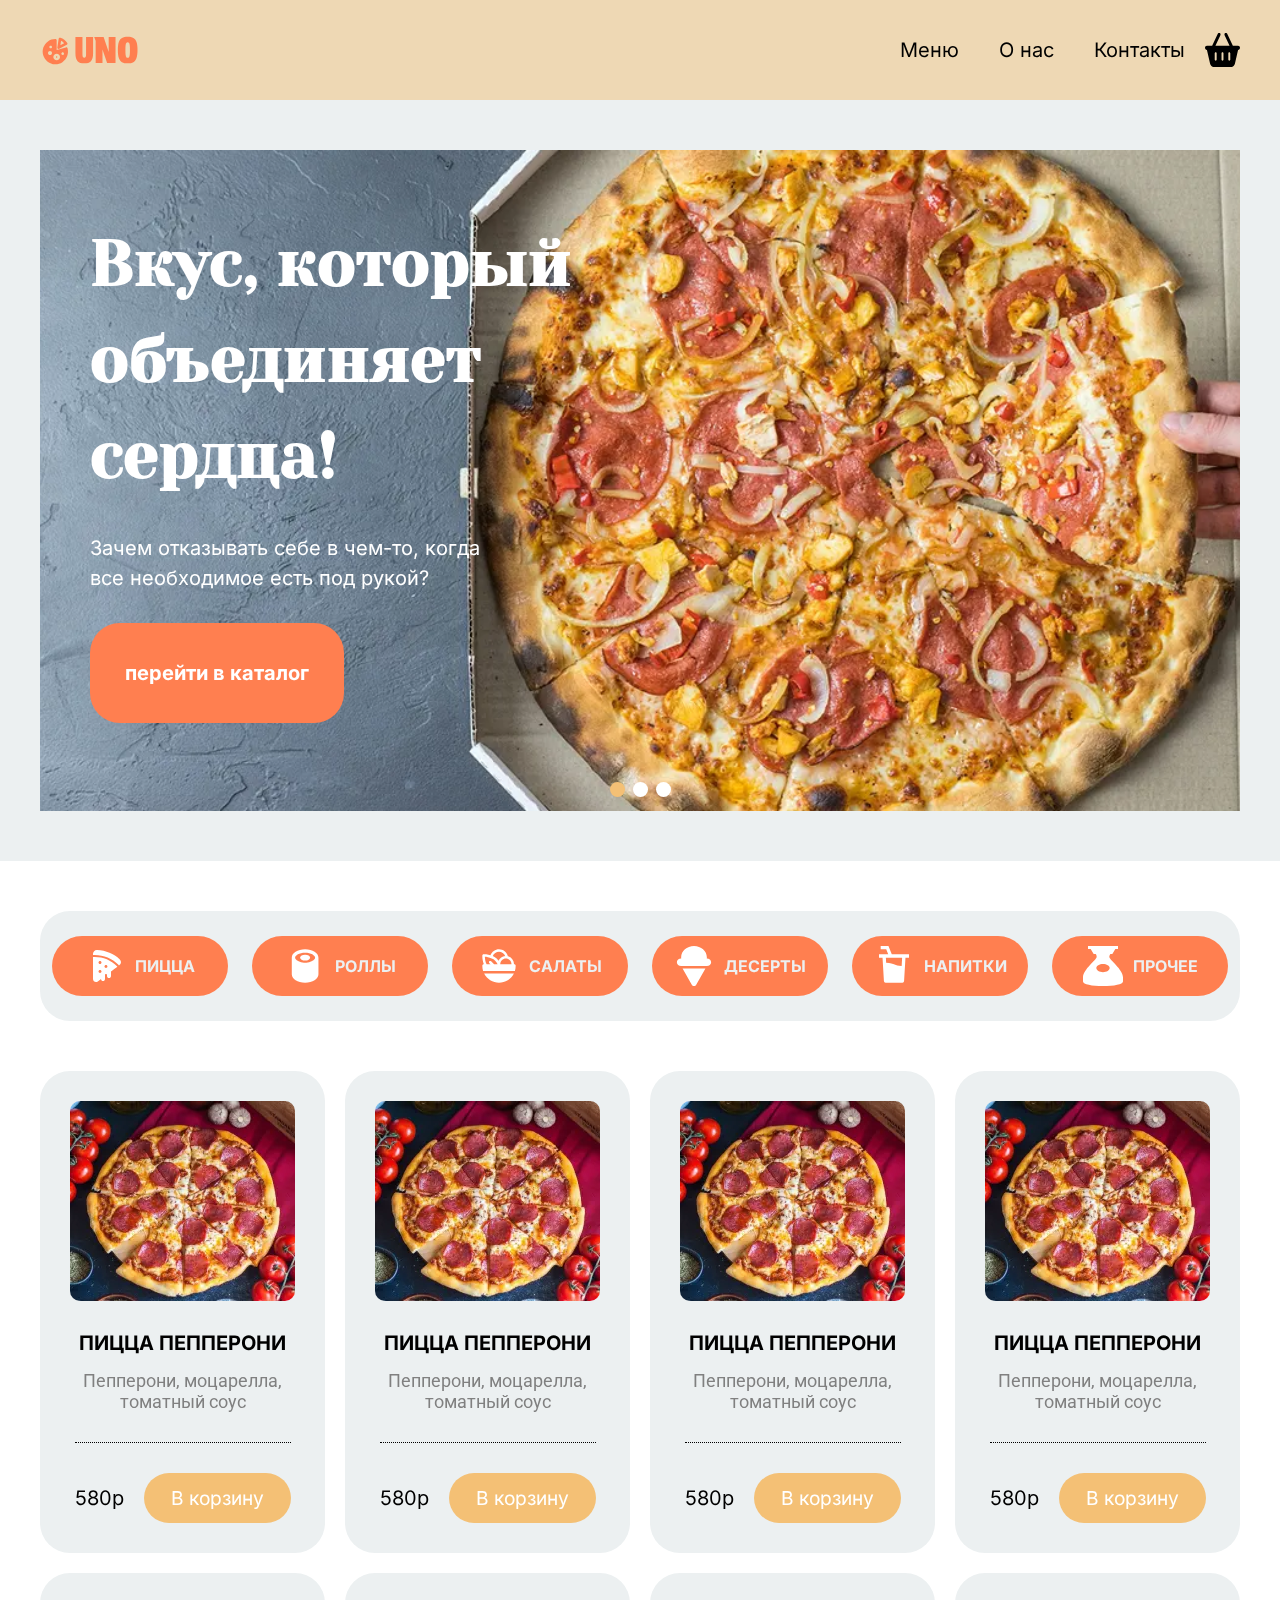
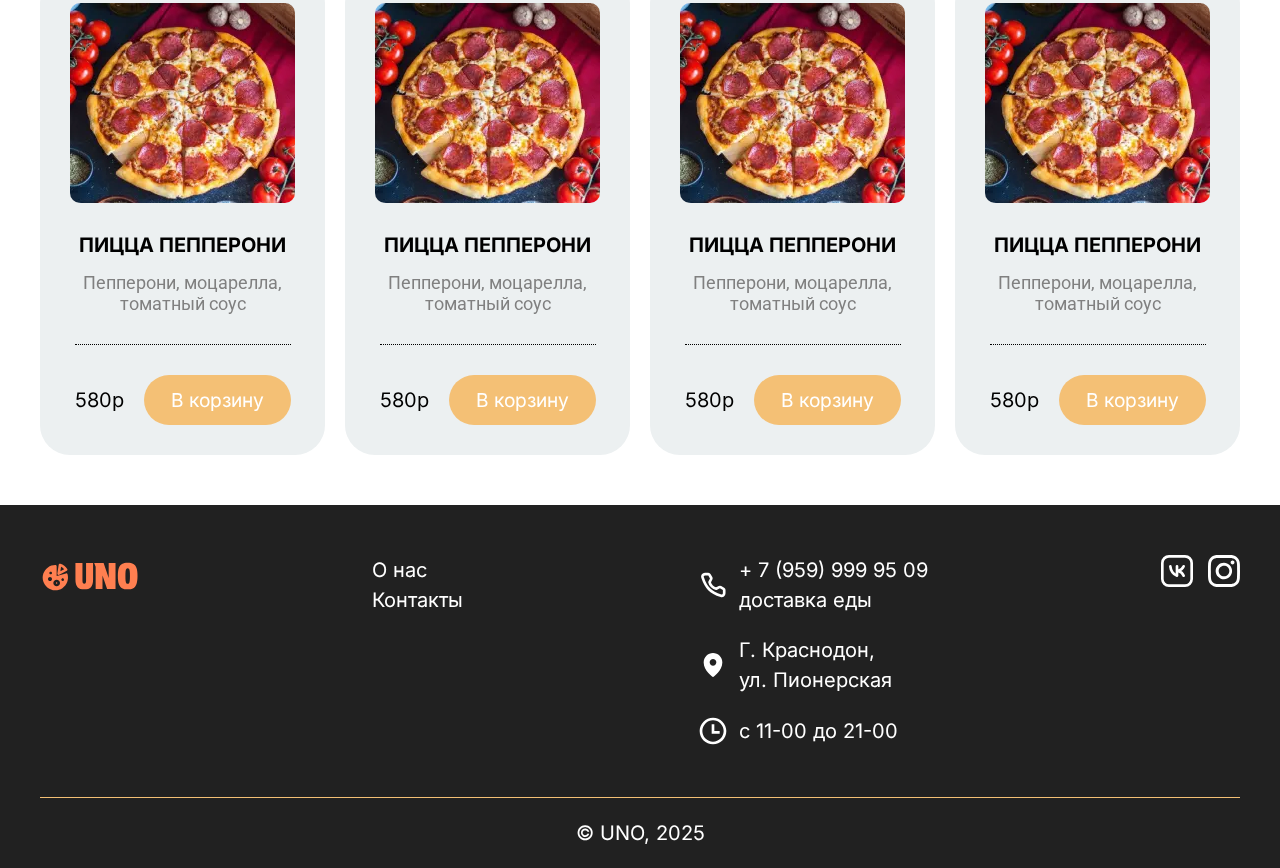
==== commit c6d4a8e7: "hide scroll panel" ====
--- a/client/index.html
+++ b/client/index.html
@@ -750,7 +750,7 @@
         </div>
     </footer>
 </body>
-<script src="https://cdn.jsdelivr.net/npm/swiper@11/swiper-bundle.min.js"></script>
+<script src="./js/swiper-bundle.min.js"></script>
 <script src="./js/main.js" type="module"></script>
 
 </html>--- a/client/css/main.min.css
+++ b/client/css/main.min.css
@@ -1 +1 @@
-:root{--container-max-width: 1200px;--container-padding-inline: 15px;--header-height: 100px;--link-color-hover: #FF7F50;--black: #212121;--white: #ffffff;--grey: #ECF0F1;--orange: #FF7F50;--red: #C0392B;--yellow: #f4c075;--green: #A2D9CE;--blue: #3498DB;--body-bg: #ffffff;--logo-color: #FF7F50;--header-bg: #E49133;--header-link-color: #000000;--header-link-hover-color: #FF7F50;--header-bg-cart-button: #000000;--header-bg-cart-button-hover: #f4c075;--footer-bg: #212121;--hero-color: #ffffff;--hero-bg: #ECF0F1;--hero-button-color: #ECF0F1;--hero-button-color-hover: #ffffff;--hero-button-bg: #FF7F50;--hero-button-bg-hover: #f4c075;--catalog-bg-tabs: #ECF0F1;--catalog-bg-button: #FF7F50;--catalog-bg-button-hover: #f4c075;--catalog-button-color: #ECF0F1;--catalog-button-color-hover: #ECF0F1;--card-bg-color: #ECF0F1;--card-title-color: #000000;--card-text-color: gray;--card-price-color: #000000;--card-button-color: #ffffff;--card-button-color-hover: #ECF0F1;--card-button-bg-color: #f4c075;--card-button-bg-color-hover: #FF7F50}@font-face{font-family:swiper-icons;src:url("data:application/font-woff;charset=utf-8;base64, [base64]//wADZ2x5ZgAAAywAAADMAAAD2MHtryVoZWFkAAABbAAAADAAAAA2E2+eoWhoZWEAAAGcAAAAHwAAACQC9gDzaG10eAAAAigAAAAZAAAArgJkABFsb2NhAAAC0AAAAFoAAABaFQAUGG1heHAAAAG8AAAAHwAAACAAcABAbmFtZQAAA/gAAAE5AAACXvFdBwlwb3N0AAAFNAAAAGIAAACE5s74hXjaY2BkYGAAYpf5Hu/j+W2+MnAzMYDAzaX6QjD6/4//Bxj5GA8AuRwMYGkAPywL13jaY2BkYGA88P8Agx4j+/8fQDYfA1AEBWgDAIB2BOoAeNpjYGRgYNBh4GdgYgABEMnIABJzYNADCQAACWgAsQB42mNgYfzCOIGBlYGB0YcxjYGBwR1Kf2WQZGhhYGBiYGVmgAFGBiQQkOaawtDAoMBQxXjg/wEGPcYDDA4wNUA2CCgwsAAAO4EL6gAAeNpj2M0gyAACqxgGNWBkZ2D4/wMA+xkDdgAAAHjaY2BgYGaAYBkGRgYQiAHyGMF8FgYHIM3DwMHABGQrMOgyWDLEM1T9/w8UBfEMgLzE////P/5//f/V/xv+r4eaAAeMbAxwIUYmIMHEgKYAYjUcsDAwsLKxc3BycfPw8jEQA/[base64]/uznmfPFBNODM2K7MTQ45YEAZqGP81AmGGcF3iPqOop0r1SPTaTbVkfUe4HXj97wYE+yNwWYxwWu4v1ugWHgo3S1XdZEVqWM7ET0cfnLGxWfkgR42o2PvWrDMBSFj/IHLaF0zKjRgdiVMwScNRAoWUoH78Y2icB/yIY09An6AH2Bdu/UB+yxopYshQiEvnvu0dURgDt8QeC8PDw7Fpji3fEA4z/PEJ6YOB5hKh4dj3EvXhxPqH/SKUY3rJ7srZ4FZnh1PMAtPhwP6fl2PMJMPDgeQ4rY8YT6Gzao0eAEA409DuggmTnFnOcSCiEiLMgxCiTI6Cq5DZUd3Qmp10vO0LaLTd2cjN4fOumlc7lUYbSQcZFkutRG7g6JKZKy0RmdLY680CDnEJ+UMkpFFe1RN7nxdVpXrC4aTtnaurOnYercZg2YVmLN/d/gczfEimrE/fs/bOuq29Zmn8tloORaXgZgGa78yO9/cnXm2BpaGvq25Dv9S4E9+5SIc9PqupJKhYFSSl47+Qcr1mYNAAAAeNptw0cKwkAAAMDZJA8Q7OUJvkLsPfZ6zFVERPy8qHh2YER+3i/BP83vIBLLySsoKimrqKqpa2hp6+jq6RsYGhmbmJqZSy0sraxtbO3sHRydnEMU4uR6yx7JJXveP7WrDycAAAAAAAH//wACeNpjYGRgYOABYhkgZgJCZgZNBkYGLQZtIJsFLMYAAAw3ALgAeNolizEKgDAQBCchRbC2sFER0YD6qVQiBCv/H9ezGI6Z5XBAw8CBK/m5iQQVauVbXLnOrMZv2oLdKFa8Pjuru2hJzGabmOSLzNMzvutpB3N42mNgZGBg4GKQYzBhYMxJLMlj4GBgAYow/P/PAJJhLM6sSoWKfWCAAwDAjgbRAAB42mNgYGBkAIIbCZo5IPrmUn0hGA0AO8EFTQAA");font-weight:400;font-style:normal}:root{--swiper-theme-color: #007aff }:host{position:relative;display:block;margin-left:auto;margin-right:auto;z-index:1}.swiper{margin-left:auto;margin-right:auto;position:relative;overflow:hidden;list-style:none;padding:0;z-index:1;display:block}.swiper-vertical>.swiper-wrapper{flex-direction:column}.swiper-wrapper{position:relative;width:100%;height:100%;z-index:1;display:flex;transition-property:transform;transition-timing-function:var(--swiper-wrapper-transition-timing-function, initial);box-sizing:content-box}.swiper-android .swiper-slide,.swiper-ios .swiper-slide,.swiper-wrapper{transform:translate3d(0px, 0, 0)}.swiper-horizontal{touch-action:pan-y}.swiper-vertical{touch-action:pan-x}.swiper-slide{flex-shrink:0;width:100%;height:100%;position:relative;transition-property:transform;display:block}.swiper-slide-invisible-blank{visibility:hidden}.swiper-autoheight,.swiper-autoheight .swiper-slide{height:auto}.swiper-autoheight .swiper-wrapper{align-items:flex-start;transition-property:transform,height}.swiper-backface-hidden .swiper-slide{transform:translateZ(0);backface-visibility:hidden}.swiper-3d.swiper-css-mode .swiper-wrapper{perspective:1200px}.swiper-3d .swiper-wrapper{transform-style:preserve-3d}.swiper-3d{perspective:1200px}.swiper-3d .swiper-cube-shadow,.swiper-3d .swiper-slide{transform-style:preserve-3d}.swiper-css-mode>.swiper-wrapper{overflow:auto;scrollbar-width:none;-ms-overflow-style:none}.swiper-css-mode>.swiper-wrapper::-webkit-scrollbar{display:none}.swiper-css-mode>.swiper-wrapper>.swiper-slide{scroll-snap-align:start start}.swiper-css-mode.swiper-horizontal>.swiper-wrapper{scroll-snap-type:x mandatory}.swiper-css-mode.swiper-vertical>.swiper-wrapper{scroll-snap-type:y mandatory}.swiper-css-mode.swiper-free-mode>.swiper-wrapper{scroll-snap-type:none}.swiper-css-mode.swiper-free-mode>.swiper-wrapper>.swiper-slide{scroll-snap-align:none}.swiper-css-mode.swiper-centered>.swiper-wrapper::before{content:"";flex-shrink:0;order:9999}.swiper-css-mode.swiper-centered>.swiper-wrapper>.swiper-slide{scroll-snap-align:center center;scroll-snap-stop:always}.swiper-css-mode.swiper-centered.swiper-horizontal>.swiper-wrapper>.swiper-slide:first-child{margin-inline-start:var(--swiper-centered-offset-before)}.swiper-css-mode.swiper-centered.swiper-horizontal>.swiper-wrapper::before{height:100%;min-height:1px;width:var(--swiper-centered-offset-after)}.swiper-css-mode.swiper-centered.swiper-vertical>.swiper-wrapper>.swiper-slide:first-child{margin-block-start:var(--swiper-centered-offset-before)}.swiper-css-mode.swiper-centered.swiper-vertical>.swiper-wrapper::before{width:100%;min-width:1px;height:var(--swiper-centered-offset-after)}.swiper-3d .swiper-slide-shadow,.swiper-3d .swiper-slide-shadow-bottom,.swiper-3d .swiper-slide-shadow-left,.swiper-3d .swiper-slide-shadow-right,.swiper-3d .swiper-slide-shadow-top{position:absolute;left:0;top:0;width:100%;height:100%;pointer-events:none;z-index:10}.swiper-3d .swiper-slide-shadow{background:rgba(0,0,0,.15)}.swiper-3d .swiper-slide-shadow-left{background-image:linear-gradient(to left, rgba(0, 0, 0, 0.5), rgba(0, 0, 0, 0))}.swiper-3d .swiper-slide-shadow-right{background-image:linear-gradient(to right, rgba(0, 0, 0, 0.5), rgba(0, 0, 0, 0))}.swiper-3d .swiper-slide-shadow-top{background-image:linear-gradient(to top, rgba(0, 0, 0, 0.5), rgba(0, 0, 0, 0))}.swiper-3d .swiper-slide-shadow-bottom{background-image:linear-gradient(to bottom, rgba(0, 0, 0, 0.5), rgba(0, 0, 0, 0))}.swiper-lazy-preloader{width:42px;height:42px;position:absolute;left:50%;top:50%;margin-left:-21px;margin-top:-21px;z-index:10;transform-origin:50%;box-sizing:border-box;border:4px solid var(--swiper-preloader-color, var(--swiper-theme-color));border-radius:50%;border-top-color:rgba(0,0,0,0)}.swiper-watch-progress .swiper-slide-visible .swiper-lazy-preloader,.swiper:not(.swiper-watch-progress) .swiper-lazy-preloader{animation:swiper-preloader-spin 1s infinite linear}.swiper-lazy-preloader-white{--swiper-preloader-color: #fff }.swiper-lazy-preloader-black{--swiper-preloader-color: #000 }@keyframes swiper-preloader-spin{0%{transform:rotate(0deg)}100%{transform:rotate(360deg)}}.swiper-virtual .swiper-slide{-webkit-backface-visibility:hidden;transform:translateZ(0)}.swiper-virtual.swiper-css-mode .swiper-wrapper::after{content:"";position:absolute;left:0;top:0;pointer-events:none}.swiper-virtual.swiper-css-mode.swiper-horizontal .swiper-wrapper::after{height:1px;width:var(--swiper-virtual-size)}.swiper-virtual.swiper-css-mode.swiper-vertical .swiper-wrapper::after{width:1px;height:var(--swiper-virtual-size)}:root{--swiper-navigation-size: 44px }.swiper-button-next,.swiper-button-prev{position:absolute;top:var(--swiper-navigation-top-offset, 50%);width:calc(var(--swiper-navigation-size)/44*27);height:var(--swiper-navigation-size);margin-top:calc(0px - var(--swiper-navigation-size)/2);z-index:10;cursor:pointer;display:flex;align-items:center;justify-content:center;color:var(--swiper-navigation-color, var(--swiper-theme-color))}.swiper-button-next.swiper-button-disabled,.swiper-button-prev.swiper-button-disabled{opacity:.35;cursor:auto;pointer-events:none}.swiper-button-next.swiper-button-hidden,.swiper-button-prev.swiper-button-hidden{opacity:0;cursor:auto;pointer-events:none}.swiper-navigation-disabled .swiper-button-next,.swiper-navigation-disabled .swiper-button-prev{display:none !important}.swiper-button-next svg,.swiper-button-prev svg{width:100%;height:100%;-o-object-fit:contain;object-fit:contain;transform-origin:center}.swiper-rtl .swiper-button-next svg,.swiper-rtl .swiper-button-prev svg{transform:rotate(180deg)}.swiper-button-prev,.swiper-rtl .swiper-button-next{left:var(--swiper-navigation-sides-offset, 10px);right:auto}.swiper-button-next,.swiper-rtl .swiper-button-prev{right:var(--swiper-navigation-sides-offset, 10px);left:auto}.swiper-button-lock{display:none}.swiper-button-next:after,.swiper-button-prev:after{font-family:swiper-icons;font-size:var(--swiper-navigation-size);text-transform:none !important;letter-spacing:0;font-variant:initial;line-height:1}.swiper-button-prev:after,.swiper-rtl .swiper-button-next:after{content:"prev"}.swiper-button-next,.swiper-rtl .swiper-button-prev{right:var(--swiper-navigation-sides-offset, 10px);left:auto}.swiper-button-next:after,.swiper-rtl .swiper-button-prev:after{content:"next"}.swiper-pagination{position:absolute;text-align:center;transition:.3s opacity;transform:translate3d(0, 0, 0);z-index:10}.swiper-pagination.swiper-pagination-hidden{opacity:0}.swiper-pagination-disabled>.swiper-pagination,.swiper-pagination.swiper-pagination-disabled{display:none !important}.swiper-horizontal>.swiper-pagination-bullets,.swiper-pagination-bullets.swiper-pagination-horizontal,.swiper-pagination-custom,.swiper-pagination-fraction{bottom:var(--swiper-pagination-bottom, 8px);top:var(--swiper-pagination-top, auto);left:0;width:100%}.swiper-pagination-bullets-dynamic{overflow:hidden;font-size:0}.swiper-pagination-bullets-dynamic .swiper-pagination-bullet{transform:scale(0.33);position:relative}.swiper-pagination-bullets-dynamic .swiper-pagination-bullet-active{transform:scale(1)}.swiper-pagination-bullets-dynamic .swiper-pagination-bullet-active-main{transform:scale(1)}.swiper-pagination-bullets-dynamic .swiper-pagination-bullet-active-prev{transform:scale(0.66)}.swiper-pagination-bullets-dynamic .swiper-pagination-bullet-active-prev-prev{transform:scale(0.33)}.swiper-pagination-bullets-dynamic .swiper-pagination-bullet-active-next{transform:scale(0.66)}.swiper-pagination-bullets-dynamic .swiper-pagination-bullet-active-next-next{transform:scale(0.33)}.swiper-pagination-bullet{width:var(--swiper-pagination-bullet-width, var(--swiper-pagination-bullet-size, 8px));height:var(--swiper-pagination-bullet-height, var(--swiper-pagination-bullet-size, 8px));display:inline-block;border-radius:var(--swiper-pagination-bullet-border-radius, 50%);background:var(--swiper-pagination-bullet-inactive-color, #000);opacity:var(--swiper-pagination-bullet-inactive-opacity, 0.2)}button.swiper-pagination-bullet{border:none;margin:0;padding:0;box-shadow:none;-webkit-appearance:none;-moz-appearance:none;appearance:none}.swiper-pagination-clickable .swiper-pagination-bullet{cursor:pointer}.swiper-pagination-bullet:only-child{display:none !important}.swiper-pagination-bullet-active{opacity:var(--swiper-pagination-bullet-opacity, 1);background:var(--swiper-pagination-color, var(--swiper-theme-color))}.swiper-pagination-vertical.swiper-pagination-bullets,.swiper-vertical>.swiper-pagination-bullets{right:var(--swiper-pagination-right, 8px);left:var(--swiper-pagination-left, auto);top:50%;transform:translate3d(0px, -50%, 0)}.swiper-pagination-vertical.swiper-pagination-bullets .swiper-pagination-bullet,.swiper-vertical>.swiper-pagination-bullets .swiper-pagination-bullet{margin:var(--swiper-pagination-bullet-vertical-gap, 6px) 0;display:block}.swiper-pagination-vertical.swiper-pagination-bullets.swiper-pagination-bullets-dynamic,.swiper-vertical>.swiper-pagination-bullets.swiper-pagination-bullets-dynamic{top:50%;transform:translateY(-50%);width:8px}.swiper-pagination-vertical.swiper-pagination-bullets.swiper-pagination-bullets-dynamic .swiper-pagination-bullet,.swiper-vertical>.swiper-pagination-bullets.swiper-pagination-bullets-dynamic .swiper-pagination-bullet{display:inline-block;transition:.2s transform,.2s top}.swiper-horizontal>.swiper-pagination-bullets .swiper-pagination-bullet,.swiper-pagination-horizontal.swiper-pagination-bullets .swiper-pagination-bullet{margin:0 var(--swiper-pagination-bullet-horizontal-gap, 4px)}.swiper-horizontal>.swiper-pagination-bullets.swiper-pagination-bullets-dynamic,.swiper-pagination-horizontal.swiper-pagination-bullets.swiper-pagination-bullets-dynamic{left:50%;transform:translateX(-50%);white-space:nowrap}.swiper-horizontal>.swiper-pagination-bullets.swiper-pagination-bullets-dynamic .swiper-pagination-bullet,.swiper-pagination-horizontal.swiper-pagination-bullets.swiper-pagination-bullets-dynamic .swiper-pagination-bullet{transition:.2s transform,.2s left}.swiper-horizontal.swiper-rtl>.swiper-pagination-bullets-dynamic .swiper-pagination-bullet{transition:.2s transform,.2s right}.swiper-pagination-fraction{color:var(--swiper-pagination-fraction-color, inherit)}.swiper-pagination-progressbar{background:var(--swiper-pagination-progressbar-bg-color, rgba(0, 0, 0, 0.25));position:absolute}.swiper-pagination-progressbar .swiper-pagination-progressbar-fill{background:var(--swiper-pagination-color, var(--swiper-theme-color));position:absolute;left:0;top:0;width:100%;height:100%;transform:scale(0);transform-origin:left top}.swiper-rtl .swiper-pagination-progressbar .swiper-pagination-progressbar-fill{transform-origin:right top}.swiper-horizontal>.swiper-pagination-progressbar,.swiper-pagination-progressbar.swiper-pagination-horizontal,.swiper-pagination-progressbar.swiper-pagination-vertical.swiper-pagination-progressbar-opposite,.swiper-vertical>.swiper-pagination-progressbar.swiper-pagination-progressbar-opposite{width:100%;height:var(--swiper-pagination-progressbar-size, 4px);left:0;top:0}.swiper-horizontal>.swiper-pagination-progressbar.swiper-pagination-progressbar-opposite,.swiper-pagination-progressbar.swiper-pagination-horizontal.swiper-pagination-progressbar-opposite,.swiper-pagination-progressbar.swiper-pagination-vertical,.swiper-vertical>.swiper-pagination-progressbar{width:var(--swiper-pagination-progressbar-size, 4px);height:100%;left:0;top:0}.swiper-pagination-lock{display:none}.swiper-scrollbar{border-radius:var(--swiper-scrollbar-border-radius, 10px);position:relative;touch-action:none;background:var(--swiper-scrollbar-bg-color, rgba(0, 0, 0, 0.1))}.swiper-scrollbar-disabled>.swiper-scrollbar,.swiper-scrollbar.swiper-scrollbar-disabled{display:none !important}.swiper-horizontal>.swiper-scrollbar,.swiper-scrollbar.swiper-scrollbar-horizontal{position:absolute;left:var(--swiper-scrollbar-sides-offset, 1%);bottom:var(--swiper-scrollbar-bottom, 4px);top:var(--swiper-scrollbar-top, auto);z-index:50;height:var(--swiper-scrollbar-size, 4px);width:calc(100% - 2*var(--swiper-scrollbar-sides-offset, 1%))}.swiper-scrollbar.swiper-scrollbar-vertical,.swiper-vertical>.swiper-scrollbar{position:absolute;left:var(--swiper-scrollbar-left, auto);right:var(--swiper-scrollbar-right, 4px);top:var(--swiper-scrollbar-sides-offset, 1%);z-index:50;width:var(--swiper-scrollbar-size, 4px);height:calc(100% - 2*var(--swiper-scrollbar-sides-offset, 1%))}.swiper-scrollbar-drag{height:100%;width:100%;position:relative;background:var(--swiper-scrollbar-drag-bg-color, rgba(0, 0, 0, 0.5));border-radius:var(--swiper-scrollbar-border-radius, 10px);left:0;top:0}.swiper-scrollbar-cursor-drag{cursor:move}.swiper-scrollbar-lock{display:none}.swiper-zoom-container{width:100%;height:100%;display:flex;justify-content:center;align-items:center;text-align:center}.swiper-zoom-container>canvas,.swiper-zoom-container>img,.swiper-zoom-container>svg{max-width:100%;max-height:100%;-o-object-fit:contain;object-fit:contain}.swiper-slide-zoomed{cursor:move;touch-action:none}.swiper .swiper-notification{position:absolute;left:0;top:0;pointer-events:none;opacity:0;z-index:-1000}.swiper-free-mode>.swiper-wrapper{transition-timing-function:ease-out;margin:0 auto}.swiper-grid>.swiper-wrapper{flex-wrap:wrap}.swiper-grid-column>.swiper-wrapper{flex-wrap:wrap;flex-direction:column}.swiper-fade.swiper-free-mode .swiper-slide{transition-timing-function:ease-out}.swiper-fade .swiper-slide{pointer-events:none;transition-property:opacity}.swiper-fade .swiper-slide .swiper-slide{pointer-events:none}.swiper-fade .swiper-slide-active{pointer-events:auto}.swiper-fade .swiper-slide-active .swiper-slide-active{pointer-events:auto}.swiper.swiper-cube{overflow:visible}.swiper-cube .swiper-slide{pointer-events:none;backface-visibility:hidden;z-index:1;visibility:hidden;transform-origin:0 0;width:100%;height:100%}.swiper-cube .swiper-slide .swiper-slide{pointer-events:none}.swiper-cube.swiper-rtl .swiper-slide{transform-origin:100% 0}.swiper-cube .swiper-slide-active,.swiper-cube .swiper-slide-active .swiper-slide-active{pointer-events:auto}.swiper-cube .swiper-slide-active,.swiper-cube .swiper-slide-next,.swiper-cube .swiper-slide-prev{pointer-events:auto;visibility:visible}.swiper-cube .swiper-cube-shadow{position:absolute;left:0;bottom:0px;width:100%;height:100%;opacity:.6;z-index:0}.swiper-cube .swiper-cube-shadow:before{content:"";background:#000;position:absolute;left:0;top:0;bottom:0;right:0;filter:blur(50px)}.swiper-cube .swiper-slide-next+.swiper-slide{pointer-events:auto;visibility:visible}.swiper-cube .swiper-slide-shadow-cube.swiper-slide-shadow-bottom,.swiper-cube .swiper-slide-shadow-cube.swiper-slide-shadow-left,.swiper-cube .swiper-slide-shadow-cube.swiper-slide-shadow-right,.swiper-cube .swiper-slide-shadow-cube.swiper-slide-shadow-top{z-index:0;backface-visibility:hidden}.swiper.swiper-flip{overflow:visible}.swiper-flip .swiper-slide{pointer-events:none;backface-visibility:hidden;z-index:1}.swiper-flip .swiper-slide .swiper-slide{pointer-events:none}.swiper-flip .swiper-slide-active,.swiper-flip .swiper-slide-active .swiper-slide-active{pointer-events:auto}.swiper-flip .swiper-slide-shadow-flip.swiper-slide-shadow-bottom,.swiper-flip .swiper-slide-shadow-flip.swiper-slide-shadow-left,.swiper-flip .swiper-slide-shadow-flip.swiper-slide-shadow-right,.swiper-flip .swiper-slide-shadow-flip.swiper-slide-shadow-top{z-index:0;backface-visibility:hidden}.swiper-creative .swiper-slide{backface-visibility:hidden;overflow:hidden;transition-property:transform,opacity,height}.swiper.swiper-cards{overflow:visible}.swiper-cards .swiper-slide{transform-origin:center bottom;backface-visibility:hidden;overflow:hidden}*,*::before,*::after{box-sizing:border-box}:where(ul,ol):where([class]){padding-left:0}body,:where(blockquote,figure):where([class]){margin:0}:where(h1,h2,h3,h4,h5,h6,p,ul,ol,dl):where([class]){margin-block:0}:where(dd[class]){margin-left:0}:where(fieldset[class]){margin-left:0;padding:0;border:none}:where(ul[class]){list-style:none}p{--paragraphMarginBottom: 24px;margin-block:0}p:where(:not([class]):not(:last-child)){margin-bottom:var(--paragraphMarginBottom)}img{display:block;max-width:100%}input,textarea,select,button{font:inherit}html{height:100%;scroll-behavior:smooth}body{min-height:100%;line-height:1.5}svg *[fill]{fill:currentColor}svg *[stroke]{stroke:currentColor}svg *{transition-property:fill,stroke}@media(prefers-reduced-motion: reduce){*{animation-duration:.01ms !important;animation-iteration-count:1 !important;transition-duration:.01ms !important;scroll-behavior:auto !important}}body{background-color:var(--body-bg);font-family:"Inter",sans-serif}body.no-scroll{overflow:hidden}.orange{color:var(--orange)}.red{color:var(--red)}@font-face{font-display:swap;font-family:"Inter";font-style:normal;font-weight:400;src:url("../fonts/inter-v18-cyrillic_latin-regular.woff2") format("woff2")}@font-face{font-display:swap;font-family:"Inter";font-style:normal;font-weight:700;src:url("../fonts/inter-v18-cyrillic_latin-700.woff2") format("woff2")}@font-face{font-display:swap;font-family:"Roboto";font-style:normal;font-weight:400;src:url("../fonts/roboto-v47-cyrillic_latin-regular.woff2") format("woff2")}@font-face{font-family:"Yeseva One";src:url("../fonts/YesevaOne-Regular.woff2") format("woff2");font-weight:normal;font-style:normal;font-display:swap}.container{max-width:calc(var(--container-max-width) + var(--container-padding-inline)*2);width:100%;margin-inline:auto;padding-inline:var(--container-padding-inline)}.visually-hidden{position:absolute;width:1px;height:1px;margin:-1px;border:0;padding:0;white-space:nowrap;-webkit-clip-path:inset(100%);clip-path:inset(100%);clip:rect(0 0 0 0);overflow:hidden}.logo{display:flex;height:100%}.logo__link{display:flex;justify-content:center;align-items:center}.logo svg path{fill:var(--logo-color)}.nav__link{text-decoration:none;font-size:1.25rem}.card{background-color:var(--card-bg-color);display:flex;flex-direction:column;align-items:center;padding:30px;border-radius:30px}.card__image{-o-object-fit:cover;object-fit:cover;aspect-ratio:225/200;border-radius:10px;margin-bottom:30px}.card__content{display:flex;flex-direction:column;align-items:center;flex-grow:1}.card__title{font-size:1.25rem;line-height:1.5rem;margin-bottom:15px;text-transform:uppercase;text-align:center;color:var(--card-title-color)}.card__description{max-width:205px;text-align:center;font-size:1.125rem;line-height:1.3125rem;color:var(--card-text-color);font-family:"Roboto",sans-serif;margin-bottom:30px}.card__bottom{display:flex;justify-content:space-between;align-items:center;margin-top:auto;border-top:1px dotted #000;padding-top:30px;gap:20px}.card__price{font-size:1.25rem;color:var(--card-price-color)}.card__button{font-size:clamp(.875rem,.7679rem + .5357vw,1.25rem);border:none;border-radius:30px;cursor:pointer;height:50px;padding-inline:27px;color:var(--card-button-color);background-color:var(--card-button-bg-color);transition:color .3s ease,background-color .3s ease}.card__button:hover{color:var(--card-button-color-hover);background-color:var(--card-button-bg-color-hover)}.header{display:flex;min-height:var(--header-height);position:sticky;top:0;z-index:3;transition:transform .3s ease-in-out;backdrop-filter:blur(16px) saturate(180%);-webkit-backdrop-filter:blur(16px) saturate(180%);background-color:rgba(244,192,117,.5)}.header__container{display:flex;align-items:center}@media only screen and (max-width: 1024px){.header__container{justify-content:space-between}}.header__mobile-button{display:none;position:relative;z-index:3;padding:10px}@media only screen and (max-width: 1024px){.header__mobile-button{display:block}}.header__nav{height:100%;flex-grow:1;margin-right:20px}@media only screen and (max-width: 1024px){.header__nav{position:absolute;right:0;left:0;top:-100vh;height:100vh;background-color:var(--orange);width:100%;transition:transform .3s ease;z-index:2}}.header__nav-list{height:100%;display:flex;align-items:center;justify-content:flex-end;gap:40px}@media only screen and (max-width: 1024px){.header__nav-list{justify-content:center;flex-direction:column;gap:0}}.header__nav-item{height:100%}@media only screen and (max-width: 1024px){.header__nav-item{height:50px;width:100%}}.header__nav-link{display:flex;justify-content:center;align-items:center;height:100%;font-size:1.25rem;text-decoration:none;color:var(--header-link-color);transition:color .3s ease}.header__nav-link:hover{color:var(--header-link-hover-color)}.header__nav-link--orange{color:var(--orange)}.header__nav-link--orange:hover{color:#ff6127}@media only screen and (max-width: 1024px){.header__nav-link{color:var(--white)}}.header__buttons{display:flex;align-items:center}.header__button{display:flex;align-items:center;justify-content:center;border:none;background:none;padding:0;cursor:pointer;width:35px;height:35px}.header__button svg path{fill:var(--header-bg-cart-button);transition:fill .3s ease}.header__button:hover svg path{fill:var(--header-bg-cart-button-hover)}.header.open .header__nav{transform:translateY(100%)}.catalog{overflow-x:hidden;padding-top:50px}.catalog__tabs-list{background-color:var(--catalog-bg-tabs);display:grid;grid-template-columns:repeat(6, 1fr);justify-items:stretch;padding-top:25px;padding-bottom:25px;position:relative;z-index:1;border-radius:30px;padding-inline:12px;gap:24px;overflow:scroll}.catalog__tabs-button{display:flex;align-items:center;font-weight:700;gap:24px;height:60px;background-color:var(--catalog-bg-button);color:var(--catalog-button-color);text-decoration:none;text-transform:uppercase;transition:color .3s ease,background-color .3s ease;gap:24px;border-radius:30px;padding-inline:15px}.catalog__tabs-button:hover{background-color:var(--catalog-bg-button-hover);color:var(--catalog-button-color-hover)}@media only screen and (max-width: 1024px){.catalog__tabs-button{font-size:.875rem;height:50px}}.catalog__tabs-icon{width:40px;height:40px}.catalog__tabs-icon path{fill:#fff}.catalog__tab-grid{padding-top:50px;padding-bottom:50px;display:grid;grid-template-columns:repeat(auto-fit, minmax(285px, 1fr));gap:20px}.hero{display:flex;justify-content:center;align-items:center;padding-top:150px;padding-bottom:50px;margin-top:-100px;background-color:var(--hero-bg);color:#000}.hero__content{display:flex;flex-direction:column;justify-content:center;gap:30px;padding:50px 50px 43px 50px;height:100%;border-radius:30px;background-position:center;background-size:cover;background-repeat:no-repeat;color:var(--hero-color);font-size:1.25rem;-webkit-backdrop-filter:blur(10px);backdrop-filter:blur(10px);position:relative;z-index:2}@media only screen and (max-width: 1024px){.hero__content{font-size:1rem;padding:30px 30px 30px 30px}}@media only screen and (max-width: 600px){.hero__content{font-size:.875rem}}.hero__content--1{background-image:url("../images/hero/slider/slider-bg-1.webp")}.hero__content--2{background-image:url("../images/hero/slider/slider-bg-2.webp")}.hero__content--3{background-image:url("../images/hero/slider/slider-bg-3.webp")}.hero__overlay{position:absolute;top:0;left:0;right:0;bottom:0;-webkit-backdrop-filter:blur(3px);backdrop-filter:blur(3px);background:rgba(255,255,255,.1);z-index:-1}.hero__title{font-family:"Yeseva One",sans-serif;max-width:500px;font-size:4rem;line-height:1.5}@media only screen and (max-width: 1024px){.hero__title{font-size:3.1875rem}}@media only screen and (max-width: 600px){.hero__title{font-size:2rem}}.hero__description{max-width:400px}.hero__button{display:flex;justify-content:center;align-items:center;align-self:flex-start;height:100px;padding-inline:35px;border-radius:30px;background-color:var(--hero-button-bg);color:inherit;font-weight:700;text-decoration:none;transition:background-color .3s ease}.hero__button:hover{background-color:var(--hero-button-bg-hover)}@media only screen and (max-width: 1024px){.hero__button{height:80px}}@media only screen and (max-width: 600px){.hero__button{align-self:auto;height:60px;padding-inline:25px}}.swiper{width:100%;min-height:540px;border-radius:30px}@media only screen and (max-width: 600px){.swiper{min-height:300px}}.swiper-slide{height:auto}span.swiper-pagination-bullet.swiper-pagination-bullet-active{background-color:#f4c075;opacity:1}.swiper-pagination-bullet{width:15px;height:15px;background-color:#fff;opacity:1}@media only screen and (max-width: 600px){.swiper-pagination-bullet{width:5px;height:5px}}.footer{background-color:var(--footer-bg);padding-top:50px;color:var(--white);font-size:1.25rem}@media only screen and (max-width: 1024px){.footer{font-size:1rem}}@media only screen and (max-width: 768px){.footer{padding-top:25px;font-size:.875rem}}.footer__grid{display:flex;justify-content:space-between;margin-bottom:50px;gap:60px}@media only screen and (max-width: 768px){.footer__grid{gap:30px;justify-content:center;align-items:center;flex-direction:column;margin-bottom:30px}}.footer__contacts-list{display:flex;flex-direction:column;gap:20px}.footer__contacts-link{display:flex;align-items:center;gap:10px;text-decoration:none;color:inherit;transition:color .3s ease}.footer__contacts-link:hover{color:var(--link-color-hover)}.footer__social-list{justify-self:end;display:flex;gap:15px}.footer__social-link{display:flex;justify-content:center;align-items:center;color:#fff;transition:color .3s ease}.footer__social-link:hover{color:var(--link-color-hover)}.footer__copyright{text-align:center;border-top:1px solid var(--yellow);padding-top:20px;padding-bottom:20px}.footer .nav__link{color:var(--white);transition:color .3s ease}.footer .nav__link:hover{color:var(--link-color-hover)}+:root{--container-max-width: 1200px;--container-padding-inline: 15px;--header-height: 100px;--link-color-hover: #FF7F50;--black: #212121;--white: #ffffff;--grey: #ECF0F1;--orange: #FF7F50;--red: #C0392B;--yellow: #f4c075;--green: #A2D9CE;--blue: #3498DB;--body-bg: #ffffff;--logo-color: #FF7F50;--header-bg: #E49133;--header-link-color: #000000;--header-link-hover-color: #FF7F50;--header-bg-cart-button: #000000;--header-bg-cart-button-hover: #f4c075;--footer-bg: #212121;--hero-color: #ffffff;--hero-bg: #ECF0F1;--hero-button-color: #ECF0F1;--hero-button-color-hover: #ffffff;--hero-button-bg: #FF7F50;--hero-button-bg-hover: #f4c075;--catalog-bg-tabs: #ECF0F1;--catalog-bg-button: #FF7F50;--catalog-bg-button-hover: #f4c075;--catalog-button-color: #ECF0F1;--catalog-button-color-hover: #ECF0F1;--card-bg-color: #ECF0F1;--card-title-color: #000000;--card-text-color: gray;--card-price-color: #000000;--card-button-color: #ffffff;--card-button-color-hover: #ECF0F1;--card-button-bg-color: #f4c075;--card-button-bg-color-hover: #FF7F50}@font-face{font-family:swiper-icons;src:url("data:application/font-woff;charset=utf-8;base64, [base64]//wADZ2x5ZgAAAywAAADMAAAD2MHtryVoZWFkAAABbAAAADAAAAA2E2+eoWhoZWEAAAGcAAAAHwAAACQC9gDzaG10eAAAAigAAAAZAAAArgJkABFsb2NhAAAC0AAAAFoAAABaFQAUGG1heHAAAAG8AAAAHwAAACAAcABAbmFtZQAAA/gAAAE5AAACXvFdBwlwb3N0AAAFNAAAAGIAAACE5s74hXjaY2BkYGAAYpf5Hu/j+W2+MnAzMYDAzaX6QjD6/4//Bxj5GA8AuRwMYGkAPywL13jaY2BkYGA88P8Agx4j+/8fQDYfA1AEBWgDAIB2BOoAeNpjYGRgYNBh4GdgYgABEMnIABJzYNADCQAACWgAsQB42mNgYfzCOIGBlYGB0YcxjYGBwR1Kf2WQZGhhYGBiYGVmgAFGBiQQkOaawtDAoMBQxXjg/wEGPcYDDA4wNUA2CCgwsAAAO4EL6gAAeNpj2M0gyAACqxgGNWBkZ2D4/wMA+xkDdgAAAHjaY2BgYGaAYBkGRgYQiAHyGMF8FgYHIM3DwMHABGQrMOgyWDLEM1T9/w8UBfEMgLzE////P/5//f/V/xv+r4eaAAeMbAxwIUYmIMHEgKYAYjUcsDAwsLKxc3BycfPw8jEQA/[base64]/uznmfPFBNODM2K7MTQ45YEAZqGP81AmGGcF3iPqOop0r1SPTaTbVkfUe4HXj97wYE+yNwWYxwWu4v1ugWHgo3S1XdZEVqWM7ET0cfnLGxWfkgR42o2PvWrDMBSFj/IHLaF0zKjRgdiVMwScNRAoWUoH78Y2icB/yIY09An6AH2Bdu/UB+yxopYshQiEvnvu0dURgDt8QeC8PDw7Fpji3fEA4z/PEJ6YOB5hKh4dj3EvXhxPqH/SKUY3rJ7srZ4FZnh1PMAtPhwP6fl2PMJMPDgeQ4rY8YT6Gzao0eAEA409DuggmTnFnOcSCiEiLMgxCiTI6Cq5DZUd3Qmp10vO0LaLTd2cjN4fOumlc7lUYbSQcZFkutRG7g6JKZKy0RmdLY680CDnEJ+UMkpFFe1RN7nxdVpXrC4aTtnaurOnYercZg2YVmLN/d/gczfEimrE/fs/bOuq29Zmn8tloORaXgZgGa78yO9/cnXm2BpaGvq25Dv9S4E9+5SIc9PqupJKhYFSSl47+Qcr1mYNAAAAeNptw0cKwkAAAMDZJA8Q7OUJvkLsPfZ6zFVERPy8qHh2YER+3i/BP83vIBLLySsoKimrqKqpa2hp6+jq6RsYGhmbmJqZSy0sraxtbO3sHRydnEMU4uR6yx7JJXveP7WrDycAAAAAAAH//wACeNpjYGRgYOABYhkgZgJCZgZNBkYGLQZtIJsFLMYAAAw3ALgAeNolizEKgDAQBCchRbC2sFER0YD6qVQiBCv/H9ezGI6Z5XBAw8CBK/m5iQQVauVbXLnOrMZv2oLdKFa8Pjuru2hJzGabmOSLzNMzvutpB3N42mNgZGBg4GKQYzBhYMxJLMlj4GBgAYow/P/PAJJhLM6sSoWKfWCAAwDAjgbRAAB42mNgYGBkAIIbCZo5IPrmUn0hGA0AO8EFTQAA");font-weight:400;font-style:normal}:root{--swiper-theme-color: #007aff }:host{position:relative;display:block;margin-left:auto;margin-right:auto;z-index:1}.swiper{margin-left:auto;margin-right:auto;position:relative;overflow:hidden;list-style:none;padding:0;z-index:1;display:block}.swiper-vertical>.swiper-wrapper{flex-direction:column}.swiper-wrapper{position:relative;width:100%;height:100%;z-index:1;display:flex;transition-property:transform;transition-timing-function:var(--swiper-wrapper-transition-timing-function, initial);box-sizing:content-box}.swiper-android .swiper-slide,.swiper-ios .swiper-slide,.swiper-wrapper{transform:translate3d(0px, 0, 0)}.swiper-horizontal{touch-action:pan-y}.swiper-vertical{touch-action:pan-x}.swiper-slide{flex-shrink:0;width:100%;height:100%;position:relative;transition-property:transform;display:block}.swiper-slide-invisible-blank{visibility:hidden}.swiper-autoheight,.swiper-autoheight .swiper-slide{height:auto}.swiper-autoheight .swiper-wrapper{align-items:flex-start;transition-property:transform,height}.swiper-backface-hidden .swiper-slide{transform:translateZ(0);backface-visibility:hidden}.swiper-3d.swiper-css-mode .swiper-wrapper{perspective:1200px}.swiper-3d .swiper-wrapper{transform-style:preserve-3d}.swiper-3d{perspective:1200px}.swiper-3d .swiper-cube-shadow,.swiper-3d .swiper-slide{transform-style:preserve-3d}.swiper-css-mode>.swiper-wrapper{overflow:auto;scrollbar-width:none;-ms-overflow-style:none}.swiper-css-mode>.swiper-wrapper::-webkit-scrollbar{display:none}.swiper-css-mode>.swiper-wrapper>.swiper-slide{scroll-snap-align:start start}.swiper-css-mode.swiper-horizontal>.swiper-wrapper{scroll-snap-type:x mandatory}.swiper-css-mode.swiper-vertical>.swiper-wrapper{scroll-snap-type:y mandatory}.swiper-css-mode.swiper-free-mode>.swiper-wrapper{scroll-snap-type:none}.swiper-css-mode.swiper-free-mode>.swiper-wrapper>.swiper-slide{scroll-snap-align:none}.swiper-css-mode.swiper-centered>.swiper-wrapper::before{content:"";flex-shrink:0;order:9999}.swiper-css-mode.swiper-centered>.swiper-wrapper>.swiper-slide{scroll-snap-align:center center;scroll-snap-stop:always}.swiper-css-mode.swiper-centered.swiper-horizontal>.swiper-wrapper>.swiper-slide:first-child{margin-inline-start:var(--swiper-centered-offset-before)}.swiper-css-mode.swiper-centered.swiper-horizontal>.swiper-wrapper::before{height:100%;min-height:1px;width:var(--swiper-centered-offset-after)}.swiper-css-mode.swiper-centered.swiper-vertical>.swiper-wrapper>.swiper-slide:first-child{margin-block-start:var(--swiper-centered-offset-before)}.swiper-css-mode.swiper-centered.swiper-vertical>.swiper-wrapper::before{width:100%;min-width:1px;height:var(--swiper-centered-offset-after)}.swiper-3d .swiper-slide-shadow,.swiper-3d .swiper-slide-shadow-bottom,.swiper-3d .swiper-slide-shadow-left,.swiper-3d .swiper-slide-shadow-right,.swiper-3d .swiper-slide-shadow-top{position:absolute;left:0;top:0;width:100%;height:100%;pointer-events:none;z-index:10}.swiper-3d .swiper-slide-shadow{background:rgba(0,0,0,.15)}.swiper-3d .swiper-slide-shadow-left{background-image:linear-gradient(to left, rgba(0, 0, 0, 0.5), rgba(0, 0, 0, 0))}.swiper-3d .swiper-slide-shadow-right{background-image:linear-gradient(to right, rgba(0, 0, 0, 0.5), rgba(0, 0, 0, 0))}.swiper-3d .swiper-slide-shadow-top{background-image:linear-gradient(to top, rgba(0, 0, 0, 0.5), rgba(0, 0, 0, 0))}.swiper-3d .swiper-slide-shadow-bottom{background-image:linear-gradient(to bottom, rgba(0, 0, 0, 0.5), rgba(0, 0, 0, 0))}.swiper-lazy-preloader{width:42px;height:42px;position:absolute;left:50%;top:50%;margin-left:-21px;margin-top:-21px;z-index:10;transform-origin:50%;box-sizing:border-box;border:4px solid var(--swiper-preloader-color, var(--swiper-theme-color));border-radius:50%;border-top-color:rgba(0,0,0,0)}.swiper-watch-progress .swiper-slide-visible .swiper-lazy-preloader,.swiper:not(.swiper-watch-progress) .swiper-lazy-preloader{animation:swiper-preloader-spin 1s infinite linear}.swiper-lazy-preloader-white{--swiper-preloader-color: #fff }.swiper-lazy-preloader-black{--swiper-preloader-color: #000 }@keyframes swiper-preloader-spin{0%{transform:rotate(0deg)}100%{transform:rotate(360deg)}}.swiper-virtual .swiper-slide{-webkit-backface-visibility:hidden;transform:translateZ(0)}.swiper-virtual.swiper-css-mode .swiper-wrapper::after{content:"";position:absolute;left:0;top:0;pointer-events:none}.swiper-virtual.swiper-css-mode.swiper-horizontal .swiper-wrapper::after{height:1px;width:var(--swiper-virtual-size)}.swiper-virtual.swiper-css-mode.swiper-vertical .swiper-wrapper::after{width:1px;height:var(--swiper-virtual-size)}:root{--swiper-navigation-size: 44px }.swiper-button-next,.swiper-button-prev{position:absolute;top:var(--swiper-navigation-top-offset, 50%);width:calc(var(--swiper-navigation-size)/44*27);height:var(--swiper-navigation-size);margin-top:calc(0px - var(--swiper-navigation-size)/2);z-index:10;cursor:pointer;display:flex;align-items:center;justify-content:center;color:var(--swiper-navigation-color, var(--swiper-theme-color))}.swiper-button-next.swiper-button-disabled,.swiper-button-prev.swiper-button-disabled{opacity:.35;cursor:auto;pointer-events:none}.swiper-button-next.swiper-button-hidden,.swiper-button-prev.swiper-button-hidden{opacity:0;cursor:auto;pointer-events:none}.swiper-navigation-disabled .swiper-button-next,.swiper-navigation-disabled .swiper-button-prev{display:none !important}.swiper-button-next svg,.swiper-button-prev svg{width:100%;height:100%;-o-object-fit:contain;object-fit:contain;transform-origin:center}.swiper-rtl .swiper-button-next svg,.swiper-rtl .swiper-button-prev svg{transform:rotate(180deg)}.swiper-button-prev,.swiper-rtl .swiper-button-next{left:var(--swiper-navigation-sides-offset, 10px);right:auto}.swiper-button-next,.swiper-rtl .swiper-button-prev{right:var(--swiper-navigation-sides-offset, 10px);left:auto}.swiper-button-lock{display:none}.swiper-button-next:after,.swiper-button-prev:after{font-family:swiper-icons;font-size:var(--swiper-navigation-size);text-transform:none !important;letter-spacing:0;font-variant:initial;line-height:1}.swiper-button-prev:after,.swiper-rtl .swiper-button-next:after{content:"prev"}.swiper-button-next,.swiper-rtl .swiper-button-prev{right:var(--swiper-navigation-sides-offset, 10px);left:auto}.swiper-button-next:after,.swiper-rtl .swiper-button-prev:after{content:"next"}.swiper-pagination{position:absolute;text-align:center;transition:.3s opacity;transform:translate3d(0, 0, 0);z-index:10}.swiper-pagination.swiper-pagination-hidden{opacity:0}.swiper-pagination-disabled>.swiper-pagination,.swiper-pagination.swiper-pagination-disabled{display:none !important}.swiper-horizontal>.swiper-pagination-bullets,.swiper-pagination-bullets.swiper-pagination-horizontal,.swiper-pagination-custom,.swiper-pagination-fraction{bottom:var(--swiper-pagination-bottom, 8px);top:var(--swiper-pagination-top, auto);left:0;width:100%}.swiper-pagination-bullets-dynamic{overflow:hidden;font-size:0}.swiper-pagination-bullets-dynamic .swiper-pagination-bullet{transform:scale(0.33);position:relative}.swiper-pagination-bullets-dynamic .swiper-pagination-bullet-active{transform:scale(1)}.swiper-pagination-bullets-dynamic .swiper-pagination-bullet-active-main{transform:scale(1)}.swiper-pagination-bullets-dynamic .swiper-pagination-bullet-active-prev{transform:scale(0.66)}.swiper-pagination-bullets-dynamic .swiper-pagination-bullet-active-prev-prev{transform:scale(0.33)}.swiper-pagination-bullets-dynamic .swiper-pagination-bullet-active-next{transform:scale(0.66)}.swiper-pagination-bullets-dynamic .swiper-pagination-bullet-active-next-next{transform:scale(0.33)}.swiper-pagination-bullet{width:var(--swiper-pagination-bullet-width, var(--swiper-pagination-bullet-size, 8px));height:var(--swiper-pagination-bullet-height, var(--swiper-pagination-bullet-size, 8px));display:inline-block;border-radius:var(--swiper-pagination-bullet-border-radius, 50%);background:var(--swiper-pagination-bullet-inactive-color, #000);opacity:var(--swiper-pagination-bullet-inactive-opacity, 0.2)}button.swiper-pagination-bullet{border:none;margin:0;padding:0;box-shadow:none;-webkit-appearance:none;-moz-appearance:none;appearance:none}.swiper-pagination-clickable .swiper-pagination-bullet{cursor:pointer}.swiper-pagination-bullet:only-child{display:none !important}.swiper-pagination-bullet-active{opacity:var(--swiper-pagination-bullet-opacity, 1);background:var(--swiper-pagination-color, var(--swiper-theme-color))}.swiper-pagination-vertical.swiper-pagination-bullets,.swiper-vertical>.swiper-pagination-bullets{right:var(--swiper-pagination-right, 8px);left:var(--swiper-pagination-left, auto);top:50%;transform:translate3d(0px, -50%, 0)}.swiper-pagination-vertical.swiper-pagination-bullets .swiper-pagination-bullet,.swiper-vertical>.swiper-pagination-bullets .swiper-pagination-bullet{margin:var(--swiper-pagination-bullet-vertical-gap, 6px) 0;display:block}.swiper-pagination-vertical.swiper-pagination-bullets.swiper-pagination-bullets-dynamic,.swiper-vertical>.swiper-pagination-bullets.swiper-pagination-bullets-dynamic{top:50%;transform:translateY(-50%);width:8px}.swiper-pagination-vertical.swiper-pagination-bullets.swiper-pagination-bullets-dynamic .swiper-pagination-bullet,.swiper-vertical>.swiper-pagination-bullets.swiper-pagination-bullets-dynamic .swiper-pagination-bullet{display:inline-block;transition:.2s transform,.2s top}.swiper-horizontal>.swiper-pagination-bullets .swiper-pagination-bullet,.swiper-pagination-horizontal.swiper-pagination-bullets .swiper-pagination-bullet{margin:0 var(--swiper-pagination-bullet-horizontal-gap, 4px)}.swiper-horizontal>.swiper-pagination-bullets.swiper-pagination-bullets-dynamic,.swiper-pagination-horizontal.swiper-pagination-bullets.swiper-pagination-bullets-dynamic{left:50%;transform:translateX(-50%);white-space:nowrap}.swiper-horizontal>.swiper-pagination-bullets.swiper-pagination-bullets-dynamic .swiper-pagination-bullet,.swiper-pagination-horizontal.swiper-pagination-bullets.swiper-pagination-bullets-dynamic .swiper-pagination-bullet{transition:.2s transform,.2s left}.swiper-horizontal.swiper-rtl>.swiper-pagination-bullets-dynamic .swiper-pagination-bullet{transition:.2s transform,.2s right}.swiper-pagination-fraction{color:var(--swiper-pagination-fraction-color, inherit)}.swiper-pagination-progressbar{background:var(--swiper-pagination-progressbar-bg-color, rgba(0, 0, 0, 0.25));position:absolute}.swiper-pagination-progressbar .swiper-pagination-progressbar-fill{background:var(--swiper-pagination-color, var(--swiper-theme-color));position:absolute;left:0;top:0;width:100%;height:100%;transform:scale(0);transform-origin:left top}.swiper-rtl .swiper-pagination-progressbar .swiper-pagination-progressbar-fill{transform-origin:right top}.swiper-horizontal>.swiper-pagination-progressbar,.swiper-pagination-progressbar.swiper-pagination-horizontal,.swiper-pagination-progressbar.swiper-pagination-vertical.swiper-pagination-progressbar-opposite,.swiper-vertical>.swiper-pagination-progressbar.swiper-pagination-progressbar-opposite{width:100%;height:var(--swiper-pagination-progressbar-size, 4px);left:0;top:0}.swiper-horizontal>.swiper-pagination-progressbar.swiper-pagination-progressbar-opposite,.swiper-pagination-progressbar.swiper-pagination-horizontal.swiper-pagination-progressbar-opposite,.swiper-pagination-progressbar.swiper-pagination-vertical,.swiper-vertical>.swiper-pagination-progressbar{width:var(--swiper-pagination-progressbar-size, 4px);height:100%;left:0;top:0}.swiper-pagination-lock{display:none}.swiper-scrollbar{border-radius:var(--swiper-scrollbar-border-radius, 10px);position:relative;touch-action:none;background:var(--swiper-scrollbar-bg-color, rgba(0, 0, 0, 0.1))}.swiper-scrollbar-disabled>.swiper-scrollbar,.swiper-scrollbar.swiper-scrollbar-disabled{display:none !important}.swiper-horizontal>.swiper-scrollbar,.swiper-scrollbar.swiper-scrollbar-horizontal{position:absolute;left:var(--swiper-scrollbar-sides-offset, 1%);bottom:var(--swiper-scrollbar-bottom, 4px);top:var(--swiper-scrollbar-top, auto);z-index:50;height:var(--swiper-scrollbar-size, 4px);width:calc(100% - 2*var(--swiper-scrollbar-sides-offset, 1%))}.swiper-scrollbar.swiper-scrollbar-vertical,.swiper-vertical>.swiper-scrollbar{position:absolute;left:var(--swiper-scrollbar-left, auto);right:var(--swiper-scrollbar-right, 4px);top:var(--swiper-scrollbar-sides-offset, 1%);z-index:50;width:var(--swiper-scrollbar-size, 4px);height:calc(100% - 2*var(--swiper-scrollbar-sides-offset, 1%))}.swiper-scrollbar-drag{height:100%;width:100%;position:relative;background:var(--swiper-scrollbar-drag-bg-color, rgba(0, 0, 0, 0.5));border-radius:var(--swiper-scrollbar-border-radius, 10px);left:0;top:0}.swiper-scrollbar-cursor-drag{cursor:move}.swiper-scrollbar-lock{display:none}.swiper-zoom-container{width:100%;height:100%;display:flex;justify-content:center;align-items:center;text-align:center}.swiper-zoom-container>canvas,.swiper-zoom-container>img,.swiper-zoom-container>svg{max-width:100%;max-height:100%;-o-object-fit:contain;object-fit:contain}.swiper-slide-zoomed{cursor:move;touch-action:none}.swiper .swiper-notification{position:absolute;left:0;top:0;pointer-events:none;opacity:0;z-index:-1000}.swiper-free-mode>.swiper-wrapper{transition-timing-function:ease-out;margin:0 auto}.swiper-grid>.swiper-wrapper{flex-wrap:wrap}.swiper-grid-column>.swiper-wrapper{flex-wrap:wrap;flex-direction:column}.swiper-fade.swiper-free-mode .swiper-slide{transition-timing-function:ease-out}.swiper-fade .swiper-slide{pointer-events:none;transition-property:opacity}.swiper-fade .swiper-slide .swiper-slide{pointer-events:none}.swiper-fade .swiper-slide-active{pointer-events:auto}.swiper-fade .swiper-slide-active .swiper-slide-active{pointer-events:auto}.swiper.swiper-cube{overflow:visible}.swiper-cube .swiper-slide{pointer-events:none;backface-visibility:hidden;z-index:1;visibility:hidden;transform-origin:0 0;width:100%;height:100%}.swiper-cube .swiper-slide .swiper-slide{pointer-events:none}.swiper-cube.swiper-rtl .swiper-slide{transform-origin:100% 0}.swiper-cube .swiper-slide-active,.swiper-cube .swiper-slide-active .swiper-slide-active{pointer-events:auto}.swiper-cube .swiper-slide-active,.swiper-cube .swiper-slide-next,.swiper-cube .swiper-slide-prev{pointer-events:auto;visibility:visible}.swiper-cube .swiper-cube-shadow{position:absolute;left:0;bottom:0px;width:100%;height:100%;opacity:.6;z-index:0}.swiper-cube .swiper-cube-shadow:before{content:"";background:#000;position:absolute;left:0;top:0;bottom:0;right:0;filter:blur(50px)}.swiper-cube .swiper-slide-next+.swiper-slide{pointer-events:auto;visibility:visible}.swiper-cube .swiper-slide-shadow-cube.swiper-slide-shadow-bottom,.swiper-cube .swiper-slide-shadow-cube.swiper-slide-shadow-left,.swiper-cube .swiper-slide-shadow-cube.swiper-slide-shadow-right,.swiper-cube .swiper-slide-shadow-cube.swiper-slide-shadow-top{z-index:0;backface-visibility:hidden}.swiper.swiper-flip{overflow:visible}.swiper-flip .swiper-slide{pointer-events:none;backface-visibility:hidden;z-index:1}.swiper-flip .swiper-slide .swiper-slide{pointer-events:none}.swiper-flip .swiper-slide-active,.swiper-flip .swiper-slide-active .swiper-slide-active{pointer-events:auto}.swiper-flip .swiper-slide-shadow-flip.swiper-slide-shadow-bottom,.swiper-flip .swiper-slide-shadow-flip.swiper-slide-shadow-left,.swiper-flip .swiper-slide-shadow-flip.swiper-slide-shadow-right,.swiper-flip .swiper-slide-shadow-flip.swiper-slide-shadow-top{z-index:0;backface-visibility:hidden}.swiper-creative .swiper-slide{backface-visibility:hidden;overflow:hidden;transition-property:transform,opacity,height}.swiper.swiper-cards{overflow:visible}.swiper-cards .swiper-slide{transform-origin:center bottom;backface-visibility:hidden;overflow:hidden}*,*::before,*::after{box-sizing:border-box}:where(ul,ol):where([class]){padding-left:0}body,:where(blockquote,figure):where([class]){margin:0}:where(h1,h2,h3,h4,h5,h6,p,ul,ol,dl):where([class]){margin-block:0}:where(dd[class]){margin-left:0}:where(fieldset[class]){margin-left:0;padding:0;border:none}:where(ul[class]){list-style:none}p{--paragraphMarginBottom: 24px;margin-block:0}p:where(:not([class]):not(:last-child)){margin-bottom:var(--paragraphMarginBottom)}img{display:block;max-width:100%}input,textarea,select,button{font:inherit}html{height:100%;scroll-behavior:smooth}body{min-height:100%;line-height:1.5}svg *[fill]{fill:currentColor}svg *[stroke]{stroke:currentColor}svg *{transition-property:fill,stroke}@media(prefers-reduced-motion: reduce){*{animation-duration:.01ms !important;animation-iteration-count:1 !important;transition-duration:.01ms !important;scroll-behavior:auto !important}}body{background-color:var(--body-bg);font-family:"Inter",sans-serif}body.no-scroll{overflow:hidden}.orange{color:var(--orange)}.red{color:var(--red)}@font-face{font-display:swap;font-family:"Inter";font-style:normal;font-weight:400;src:url("../fonts/inter-v18-cyrillic_latin-regular.woff2") format("woff2")}@font-face{font-display:swap;font-family:"Inter";font-style:normal;font-weight:700;src:url("../fonts/inter-v18-cyrillic_latin-700.woff2") format("woff2")}@font-face{font-display:swap;font-family:"Roboto";font-style:normal;font-weight:400;src:url("../fonts/roboto-v47-cyrillic_latin-regular.woff2") format("woff2")}@font-face{font-family:"Yeseva One";src:url("../fonts/YesevaOne-Regular.woff2") format("woff2");font-weight:normal;font-style:normal;font-display:swap}.container{max-width:calc(var(--container-max-width) + var(--container-padding-inline)*2);width:100%;margin-inline:auto;padding-inline:var(--container-padding-inline)}.visually-hidden{position:absolute;width:1px;height:1px;margin:-1px;border:0;padding:0;white-space:nowrap;-webkit-clip-path:inset(100%);clip-path:inset(100%);clip:rect(0 0 0 0);overflow:hidden}.logo{display:flex;height:100%}.logo__link{display:flex;justify-content:center;align-items:center}.logo svg path{fill:var(--logo-color)}.nav__link{text-decoration:none;font-size:1.25rem}.card{background-color:var(--card-bg-color);display:flex;flex-direction:column;align-items:center;padding:30px;border-radius:30px}.card__image{-o-object-fit:cover;object-fit:cover;aspect-ratio:225/200;border-radius:10px;margin-bottom:30px}.card__content{display:flex;flex-direction:column;align-items:center;flex-grow:1}.card__title{font-size:1.25rem;line-height:1.5rem;margin-bottom:15px;text-transform:uppercase;text-align:center;color:var(--card-title-color)}.card__description{max-width:205px;text-align:center;font-size:1.125rem;line-height:1.3125rem;color:var(--card-text-color);font-family:"Roboto",sans-serif;margin-bottom:30px}.card__bottom{display:flex;justify-content:space-between;align-items:center;margin-top:auto;border-top:1px dotted #000;padding-top:30px;gap:20px}.card__price{font-size:1.25rem;color:var(--card-price-color)}.card__button{font-size:clamp(.875rem,.7679rem + .5357vw,1.25rem);border:none;border-radius:30px;cursor:pointer;height:50px;padding-inline:27px;color:var(--card-button-color);background-color:var(--card-button-bg-color);transition:color .3s ease,background-color .3s ease}.card__button:hover{color:var(--card-button-color-hover);background-color:var(--card-button-bg-color-hover)}.header{display:flex;min-height:var(--header-height);position:sticky;top:0;z-index:3;transition:transform .3s ease-in-out;backdrop-filter:blur(16px) saturate(180%);-webkit-backdrop-filter:blur(16px) saturate(180%);background-color:rgba(244,192,117,.5)}.header__container{display:flex;align-items:center}@media only screen and (max-width: 1024px){.header__container{justify-content:space-between}}.header__mobile-button{display:none;position:relative;z-index:3;padding:10px}@media only screen and (max-width: 1024px){.header__mobile-button{display:block}}.header__nav{height:100%;flex-grow:1;margin-right:20px}@media only screen and (max-width: 1024px){.header__nav{position:absolute;right:0;left:0;top:-100vh;height:100vh;background-color:var(--orange);width:100%;transition:transform .3s ease;z-index:2}}.header__nav-list{height:100%;display:flex;align-items:center;justify-content:flex-end;gap:40px}@media only screen and (max-width: 1024px){.header__nav-list{justify-content:center;flex-direction:column;gap:0}}.header__nav-item{height:100%}@media only screen and (max-width: 1024px){.header__nav-item{height:50px;width:100%}}.header__nav-link{display:flex;justify-content:center;align-items:center;height:100%;font-size:1.25rem;text-decoration:none;color:var(--header-link-color);transition:color .3s ease}.header__nav-link:hover{color:var(--header-link-hover-color)}.header__nav-link--orange{color:var(--orange)}.header__nav-link--orange:hover{color:#ff6127}@media only screen and (max-width: 1024px){.header__nav-link{color:var(--white)}}.header__buttons{display:flex;align-items:center}.header__button{display:flex;align-items:center;justify-content:center;border:none;background:none;padding:0;cursor:pointer;width:35px;height:35px}.header__button svg path{fill:var(--header-bg-cart-button);transition:fill .3s ease}.header__button:hover svg path{fill:var(--header-bg-cart-button-hover)}.header.open .header__nav{transform:translateY(100%)}.catalog{overflow-x:hidden;padding-top:50px}.catalog__tabs-list{background-color:var(--catalog-bg-tabs);display:grid;grid-template-columns:repeat(6, 1fr);justify-items:stretch;padding-top:25px;padding-bottom:25px;position:relative;z-index:1;border-radius:30px;padding-inline:12px;gap:24px;overflow:scroll;-webkit-overflow-scrolling:touch;-ms-overflow-style:none;scrollbar-width:none}.catalog__tabs-list::-webkit-scrollbar{display:none}.catalog__tabs-list::-ms-scrollbar{display:none}.catalog__tabs-button{display:flex;align-items:center;justify-content:center;font-weight:700;height:60px;background-color:var(--catalog-bg-button);color:var(--catalog-button-color);text-decoration:none;text-transform:uppercase;transition:color .3s ease,background-color .3s ease;gap:10px;border-radius:30px;padding-inline:15px}.catalog__tabs-button:hover{background-color:var(--catalog-bg-button-hover);color:var(--catalog-button-color-hover)}@media only screen and (max-width: 1024px){.catalog__tabs-button{font-size:.875rem;height:50px}}.catalog__tabs-icon{width:40px;height:40px}.catalog__tabs-icon path{fill:#fff}.catalog__tab-grid{padding-top:50px;padding-bottom:50px;display:grid;grid-template-columns:repeat(auto-fit, minmax(285px, 1fr));gap:20px}.hero{display:flex;justify-content:center;align-items:center;padding-top:150px;padding-bottom:50px;margin-top:-100px;background-color:var(--hero-bg);color:#000}.hero__content{display:flex;flex-direction:column;justify-content:center;gap:30px;padding:50px 50px 43px 50px;height:100%;background-position:center;background-size:cover;background-repeat:no-repeat;color:var(--hero-color);font-size:1.25rem;-webkit-backdrop-filter:blur(10px);backdrop-filter:blur(10px);position:relative;z-index:2}@media only screen and (max-width: 1024px){.hero__content{font-size:1rem;padding:30px 30px 30px 30px}}@media only screen and (max-width: 600px){.hero__content{font-size:.875rem}}.hero__content--1{background-image:url("../images/hero/slider/slider-bg-1.webp")}.hero__content--2{background-image:url("../images/hero/slider/slider-bg-2.webp")}.hero__content--3{background-image:url("../images/hero/slider/slider-bg-3.webp")}.hero__title{font-family:"Yeseva One",sans-serif;max-width:500px;font-size:4rem;line-height:1.5}@media only screen and (max-width: 1024px){.hero__title{font-size:3.1875rem}}@media only screen and (max-width: 600px){.hero__title{font-size:2rem}}.hero__description{max-width:400px}.hero__button{display:flex;justify-content:center;align-items:center;align-self:flex-start;height:100px;padding-inline:35px;border-radius:30px;background-color:var(--hero-button-bg);color:inherit;font-weight:700;text-decoration:none;transition:background-color .3s ease}.hero__button:hover{background-color:var(--hero-button-bg-hover)}@media only screen and (max-width: 1024px){.hero__button{height:80px}}@media only screen and (max-width: 600px){.hero__button{align-self:auto;height:60px;padding-inline:25px}}.swiper{width:100%;min-height:540px}@media only screen and (max-width: 600px){.swiper{min-height:300px}}.swiper-slide{height:auto}span.swiper-pagination-bullet.swiper-pagination-bullet-active{background-color:#f4c075;opacity:1}.swiper-pagination-bullet{width:15px;height:15px;background-color:#fff;opacity:1}@media only screen and (max-width: 600px){.swiper-pagination-bullet{width:5px;height:5px}}.footer{background-color:var(--footer-bg);padding-top:50px;color:var(--white);font-size:1.25rem}@media only screen and (max-width: 1024px){.footer{font-size:1rem}}@media only screen and (max-width: 768px){.footer{padding-top:25px;font-size:.875rem}}.footer__grid{display:flex;justify-content:space-between;margin-bottom:50px;gap:60px}@media only screen and (max-width: 768px){.footer__grid{gap:30px;justify-content:center;align-items:center;flex-direction:column;margin-bottom:30px}}.footer__contacts-list{display:flex;flex-direction:column;gap:20px}.footer__contacts-link{display:flex;align-items:center;gap:10px;text-decoration:none;color:inherit;transition:color .3s ease}.footer__contacts-link:hover{color:var(--link-color-hover)}.footer__social-list{justify-self:end;display:flex;gap:15px}.footer__social-link{display:flex;justify-content:center;align-items:center;color:#fff;transition:color .3s ease}.footer__social-link:hover{color:var(--link-color-hover)}.footer__copyright{text-align:center;border-top:1px solid var(--yellow);padding-top:20px;padding-bottom:20px}.footer .nav__link{color:var(--white);transition:color .3s ease}.footer .nav__link:hover{color:var(--link-color-hover)}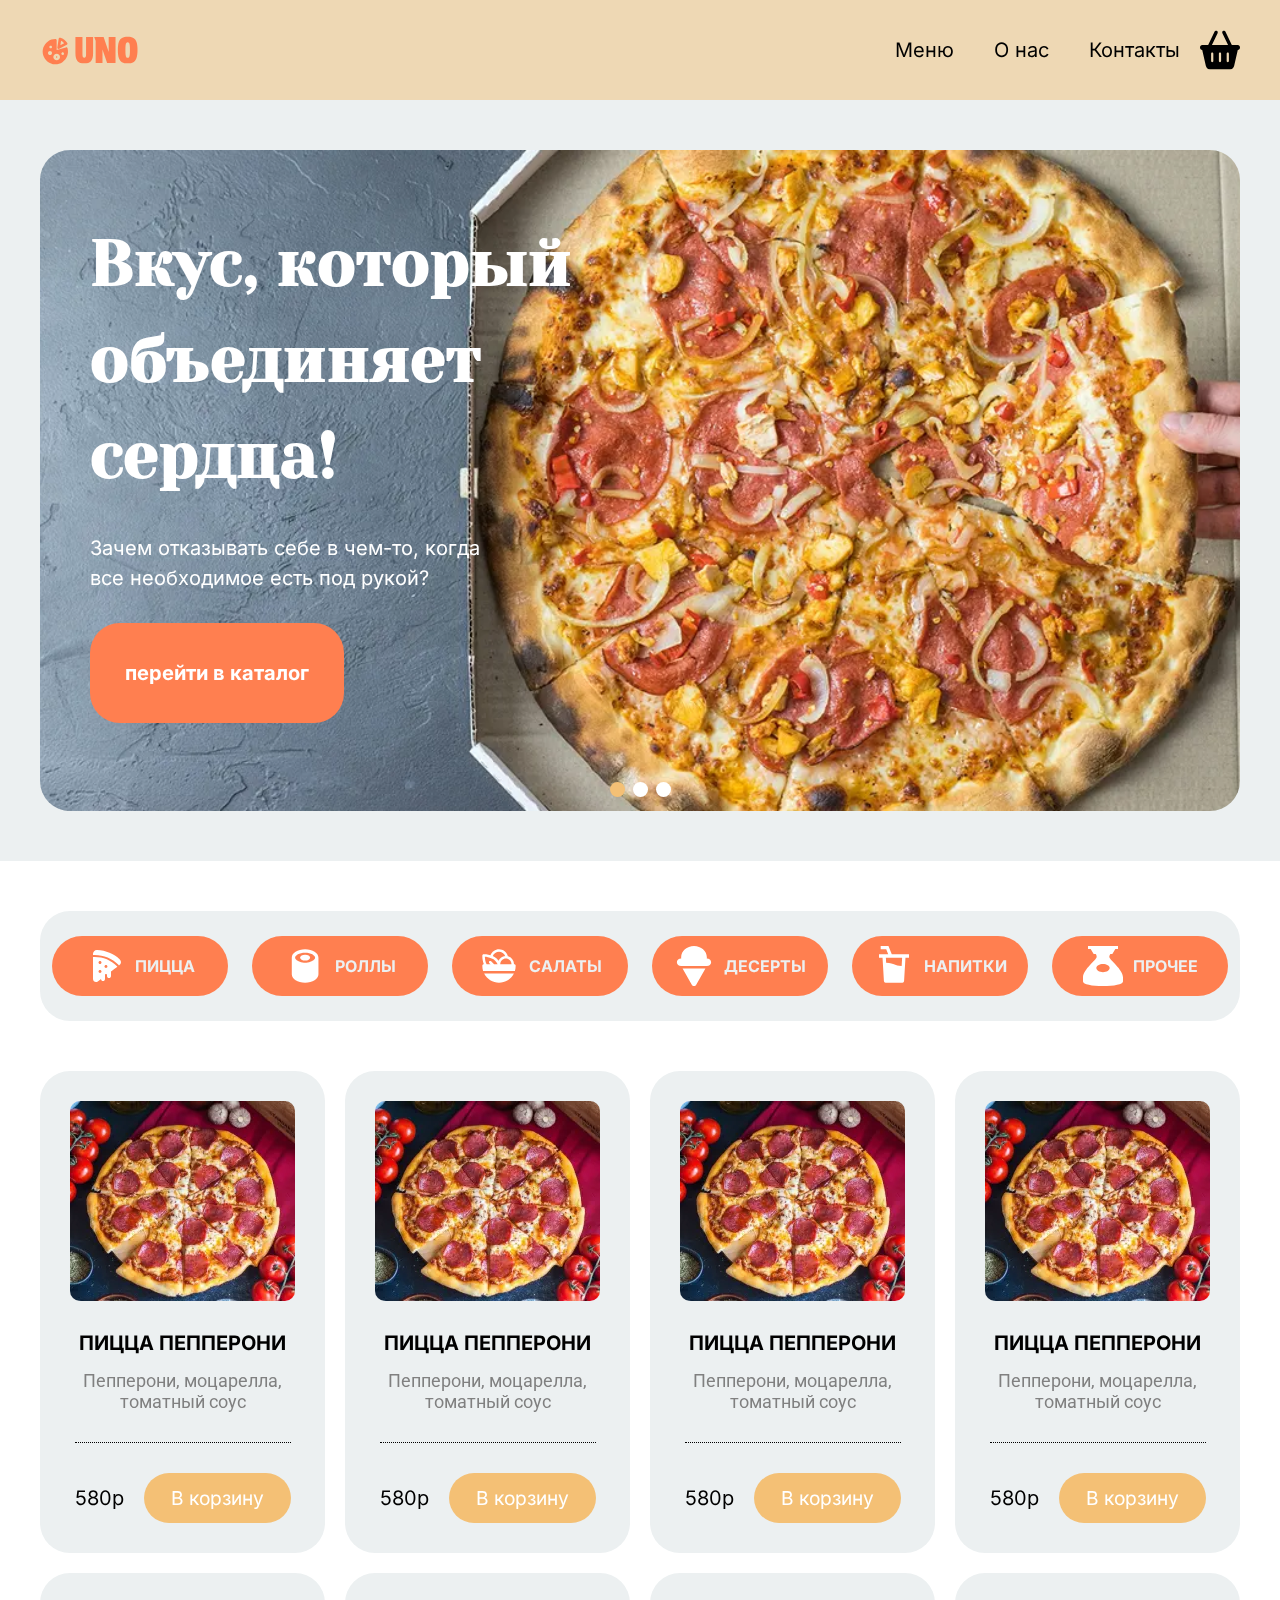
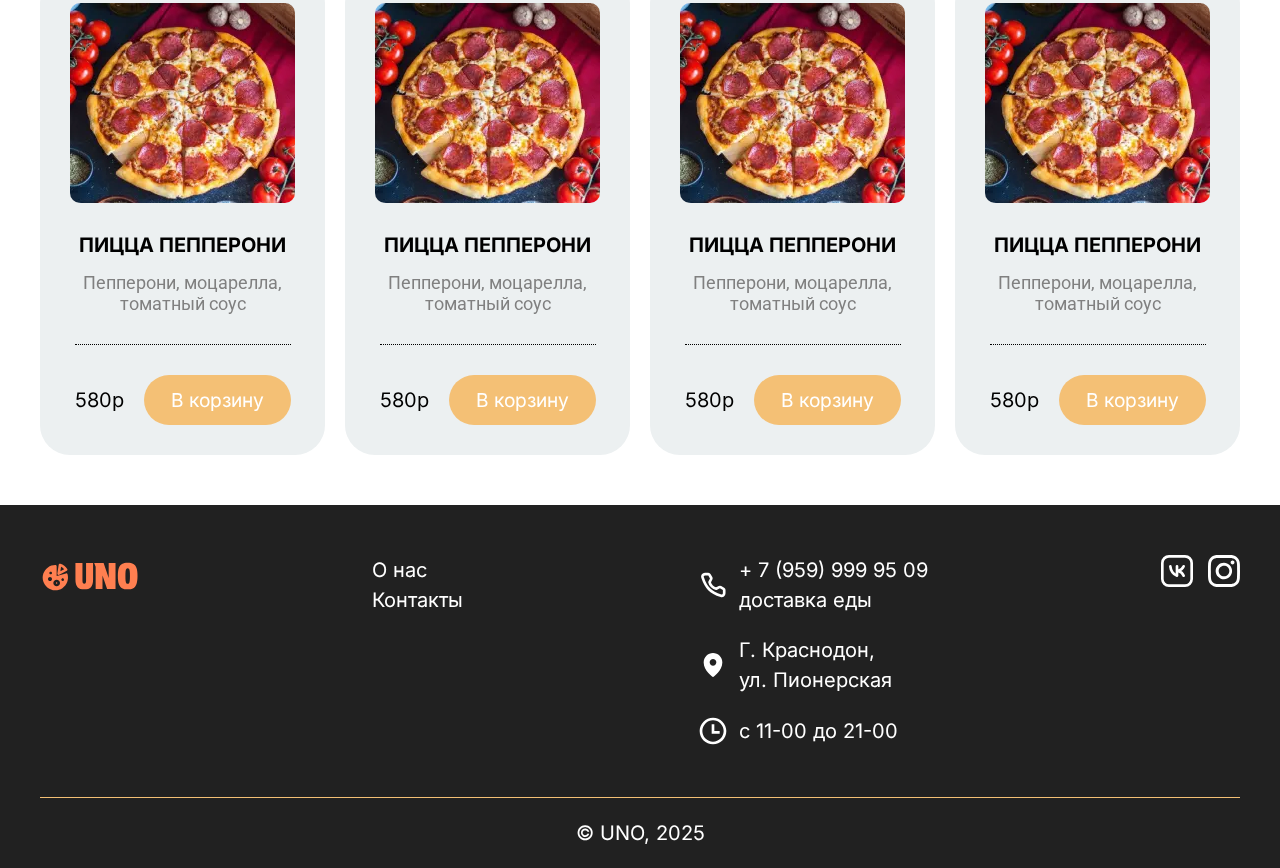
==== commit c9383cee: "add some style" ====
--- a/client/index.html
+++ b/client/index.html
@@ -13,7 +13,7 @@
     <header class="header">
         <div class="header__container container">
             <button class="header__mobile-button">
-                Меню
+                <span></span><span></span><span></span>
             </button>
             <div class="logo">
                 <a href="./index.html" class="logo__link">
@@ -36,7 +36,7 @@
             </nav>
             <div class="header__buttons">
                 <button class="header__button" id="button-cart">
-                    <svg width="43" height="42" viewBox="0 0 43 42" fill="none" xmlns="http://www.w3.org/2000/svg">
+                    <svg width="50" height="50" viewBox="0 0 43 42" fill="none" xmlns="http://www.w3.org/2000/svg">
                         <g clip-path="url(#clip0_26_14)">
                             <path
                                 d="M18.9095 2.87915C19.3649 1.91118 19.0215 0.721727 18.1481 0.221337C17.2747 -0.279054 16.1847 0.0982899 15.7293 1.05806L8.77917 15.7499H2.38889C1.06753 15.7499 0 16.9229 0 18.3749C0 19.8268 1.06753 20.9999 2.38889 20.9999L6.26337 38.0213C6.7934 40.3592 8.70451 41.9999 10.8993 41.9999H32.1007C34.2955 41.9999 36.2066 40.3592 36.7366 38.0213L40.6111 20.9999C41.9325 20.9999 43 19.8268 43 18.3749C43 16.9229 41.9325 15.7499 40.6111 15.7499H34.2208L27.2707 1.05806C26.8153 0.0982899 25.7328 -0.279054 24.8519 0.221337C23.971 0.721727 23.6351 1.91118 24.0905 2.87915L30.1821 15.7499H12.8179L18.9095 2.87915ZM14.3333 24.9374V32.8124C14.3333 33.5342 13.7958 34.1249 13.1389 34.1249C12.4819 34.1249 11.9444 33.5342 11.9444 32.8124V24.9374C11.9444 24.2155 12.4819 23.6249 13.1389 23.6249C13.7958 23.6249 14.3333 24.2155 14.3333 24.9374ZM21.5 23.6249C22.1569 23.6249 22.6944 24.2155 22.6944 24.9374V32.8124C22.6944 33.5342 22.1569 34.1249 21.5 34.1249C20.8431 34.1249 20.3056 33.5342 20.3056 32.8124V24.9374C20.3056 24.2155 20.8431 23.6249 21.5 23.6249ZM31.0556 24.9374V32.8124C31.0556 33.5342 30.5181 34.1249 29.8611 34.1249C29.2042 34.1249 28.6667 33.5342 28.6667 32.8124V24.9374C28.6667 24.2155 29.2042 23.6249 29.8611 23.6249C30.5181 23.6249 31.0556 24.2155 31.0556 24.9374Z"
--- a/client/css/main.min.css
+++ b/client/css/main.min.css
@@ -1 +1 @@
-:root{--container-max-width: 1200px;--container-padding-inline: 15px;--header-height: 100px;--link-color-hover: #FF7F50;--black: #212121;--white: #ffffff;--grey: #ECF0F1;--orange: #FF7F50;--red: #C0392B;--yellow: #f4c075;--green: #A2D9CE;--blue: #3498DB;--body-bg: #ffffff;--logo-color: #FF7F50;--header-bg: #E49133;--header-link-color: #000000;--header-link-hover-color: #FF7F50;--header-bg-cart-button: #000000;--header-bg-cart-button-hover: #f4c075;--footer-bg: #212121;--hero-color: #ffffff;--hero-bg: #ECF0F1;--hero-button-color: #ECF0F1;--hero-button-color-hover: #ffffff;--hero-button-bg: #FF7F50;--hero-button-bg-hover: #f4c075;--catalog-bg-tabs: #ECF0F1;--catalog-bg-button: #FF7F50;--catalog-bg-button-hover: #f4c075;--catalog-button-color: #ECF0F1;--catalog-button-color-hover: #ECF0F1;--card-bg-color: #ECF0F1;--card-title-color: #000000;--card-text-color: gray;--card-price-color: #000000;--card-button-color: #ffffff;--card-button-color-hover: #ECF0F1;--card-button-bg-color: #f4c075;--card-button-bg-color-hover: #FF7F50}@font-face{font-family:swiper-icons;src:url("data:application/font-woff;charset=utf-8;base64, [base64]//wADZ2x5ZgAAAywAAADMAAAD2MHtryVoZWFkAAABbAAAADAAAAA2E2+eoWhoZWEAAAGcAAAAHwAAACQC9gDzaG10eAAAAigAAAAZAAAArgJkABFsb2NhAAAC0AAAAFoAAABaFQAUGG1heHAAAAG8AAAAHwAAACAAcABAbmFtZQAAA/gAAAE5AAACXvFdBwlwb3N0AAAFNAAAAGIAAACE5s74hXjaY2BkYGAAYpf5Hu/j+W2+MnAzMYDAzaX6QjD6/4//Bxj5GA8AuRwMYGkAPywL13jaY2BkYGA88P8Agx4j+/8fQDYfA1AEBWgDAIB2BOoAeNpjYGRgYNBh4GdgYgABEMnIABJzYNADCQAACWgAsQB42mNgYfzCOIGBlYGB0YcxjYGBwR1Kf2WQZGhhYGBiYGVmgAFGBiQQkOaawtDAoMBQxXjg/wEGPcYDDA4wNUA2CCgwsAAAO4EL6gAAeNpj2M0gyAACqxgGNWBkZ2D4/wMA+xkDdgAAAHjaY2BgYGaAYBkGRgYQiAHyGMF8FgYHIM3DwMHABGQrMOgyWDLEM1T9/w8UBfEMgLzE////P/5//f/V/xv+r4eaAAeMbAxwIUYmIMHEgKYAYjUcsDAwsLKxc3BycfPw8jEQA/[base64]/uznmfPFBNODM2K7MTQ45YEAZqGP81AmGGcF3iPqOop0r1SPTaTbVkfUe4HXj97wYE+yNwWYxwWu4v1ugWHgo3S1XdZEVqWM7ET0cfnLGxWfkgR42o2PvWrDMBSFj/IHLaF0zKjRgdiVMwScNRAoWUoH78Y2icB/yIY09An6AH2Bdu/UB+yxopYshQiEvnvu0dURgDt8QeC8PDw7Fpji3fEA4z/PEJ6YOB5hKh4dj3EvXhxPqH/SKUY3rJ7srZ4FZnh1PMAtPhwP6fl2PMJMPDgeQ4rY8YT6Gzao0eAEA409DuggmTnFnOcSCiEiLMgxCiTI6Cq5DZUd3Qmp10vO0LaLTd2cjN4fOumlc7lUYbSQcZFkutRG7g6JKZKy0RmdLY680CDnEJ+UMkpFFe1RN7nxdVpXrC4aTtnaurOnYercZg2YVmLN/d/gczfEimrE/fs/bOuq29Zmn8tloORaXgZgGa78yO9/cnXm2BpaGvq25Dv9S4E9+5SIc9PqupJKhYFSSl47+Qcr1mYNAAAAeNptw0cKwkAAAMDZJA8Q7OUJvkLsPfZ6zFVERPy8qHh2YER+3i/BP83vIBLLySsoKimrqKqpa2hp6+jq6RsYGhmbmJqZSy0sraxtbO3sHRydnEMU4uR6yx7JJXveP7WrDycAAAAAAAH//wACeNpjYGRgYOABYhkgZgJCZgZNBkYGLQZtIJsFLMYAAAw3ALgAeNolizEKgDAQBCchRbC2sFER0YD6qVQiBCv/H9ezGI6Z5XBAw8CBK/m5iQQVauVbXLnOrMZv2oLdKFa8Pjuru2hJzGabmOSLzNMzvutpB3N42mNgZGBg4GKQYzBhYMxJLMlj4GBgAYow/P/PAJJhLM6sSoWKfWCAAwDAjgbRAAB42mNgYGBkAIIbCZo5IPrmUn0hGA0AO8EFTQAA");font-weight:400;font-style:normal}:root{--swiper-theme-color: #007aff }:host{position:relative;display:block;margin-left:auto;margin-right:auto;z-index:1}.swiper{margin-left:auto;margin-right:auto;position:relative;overflow:hidden;list-style:none;padding:0;z-index:1;display:block}.swiper-vertical>.swiper-wrapper{flex-direction:column}.swiper-wrapper{position:relative;width:100%;height:100%;z-index:1;display:flex;transition-property:transform;transition-timing-function:var(--swiper-wrapper-transition-timing-function, initial);box-sizing:content-box}.swiper-android .swiper-slide,.swiper-ios .swiper-slide,.swiper-wrapper{transform:translate3d(0px, 0, 0)}.swiper-horizontal{touch-action:pan-y}.swiper-vertical{touch-action:pan-x}.swiper-slide{flex-shrink:0;width:100%;height:100%;position:relative;transition-property:transform;display:block}.swiper-slide-invisible-blank{visibility:hidden}.swiper-autoheight,.swiper-autoheight .swiper-slide{height:auto}.swiper-autoheight .swiper-wrapper{align-items:flex-start;transition-property:transform,height}.swiper-backface-hidden .swiper-slide{transform:translateZ(0);backface-visibility:hidden}.swiper-3d.swiper-css-mode .swiper-wrapper{perspective:1200px}.swiper-3d .swiper-wrapper{transform-style:preserve-3d}.swiper-3d{perspective:1200px}.swiper-3d .swiper-cube-shadow,.swiper-3d .swiper-slide{transform-style:preserve-3d}.swiper-css-mode>.swiper-wrapper{overflow:auto;scrollbar-width:none;-ms-overflow-style:none}.swiper-css-mode>.swiper-wrapper::-webkit-scrollbar{display:none}.swiper-css-mode>.swiper-wrapper>.swiper-slide{scroll-snap-align:start start}.swiper-css-mode.swiper-horizontal>.swiper-wrapper{scroll-snap-type:x mandatory}.swiper-css-mode.swiper-vertical>.swiper-wrapper{scroll-snap-type:y mandatory}.swiper-css-mode.swiper-free-mode>.swiper-wrapper{scroll-snap-type:none}.swiper-css-mode.swiper-free-mode>.swiper-wrapper>.swiper-slide{scroll-snap-align:none}.swiper-css-mode.swiper-centered>.swiper-wrapper::before{content:"";flex-shrink:0;order:9999}.swiper-css-mode.swiper-centered>.swiper-wrapper>.swiper-slide{scroll-snap-align:center center;scroll-snap-stop:always}.swiper-css-mode.swiper-centered.swiper-horizontal>.swiper-wrapper>.swiper-slide:first-child{margin-inline-start:var(--swiper-centered-offset-before)}.swiper-css-mode.swiper-centered.swiper-horizontal>.swiper-wrapper::before{height:100%;min-height:1px;width:var(--swiper-centered-offset-after)}.swiper-css-mode.swiper-centered.swiper-vertical>.swiper-wrapper>.swiper-slide:first-child{margin-block-start:var(--swiper-centered-offset-before)}.swiper-css-mode.swiper-centered.swiper-vertical>.swiper-wrapper::before{width:100%;min-width:1px;height:var(--swiper-centered-offset-after)}.swiper-3d .swiper-slide-shadow,.swiper-3d .swiper-slide-shadow-bottom,.swiper-3d .swiper-slide-shadow-left,.swiper-3d .swiper-slide-shadow-right,.swiper-3d .swiper-slide-shadow-top{position:absolute;left:0;top:0;width:100%;height:100%;pointer-events:none;z-index:10}.swiper-3d .swiper-slide-shadow{background:rgba(0,0,0,.15)}.swiper-3d .swiper-slide-shadow-left{background-image:linear-gradient(to left, rgba(0, 0, 0, 0.5), rgba(0, 0, 0, 0))}.swiper-3d .swiper-slide-shadow-right{background-image:linear-gradient(to right, rgba(0, 0, 0, 0.5), rgba(0, 0, 0, 0))}.swiper-3d .swiper-slide-shadow-top{background-image:linear-gradient(to top, rgba(0, 0, 0, 0.5), rgba(0, 0, 0, 0))}.swiper-3d .swiper-slide-shadow-bottom{background-image:linear-gradient(to bottom, rgba(0, 0, 0, 0.5), rgba(0, 0, 0, 0))}.swiper-lazy-preloader{width:42px;height:42px;position:absolute;left:50%;top:50%;margin-left:-21px;margin-top:-21px;z-index:10;transform-origin:50%;box-sizing:border-box;border:4px solid var(--swiper-preloader-color, var(--swiper-theme-color));border-radius:50%;border-top-color:rgba(0,0,0,0)}.swiper-watch-progress .swiper-slide-visible .swiper-lazy-preloader,.swiper:not(.swiper-watch-progress) .swiper-lazy-preloader{animation:swiper-preloader-spin 1s infinite linear}.swiper-lazy-preloader-white{--swiper-preloader-color: #fff }.swiper-lazy-preloader-black{--swiper-preloader-color: #000 }@keyframes swiper-preloader-spin{0%{transform:rotate(0deg)}100%{transform:rotate(360deg)}}.swiper-virtual .swiper-slide{-webkit-backface-visibility:hidden;transform:translateZ(0)}.swiper-virtual.swiper-css-mode .swiper-wrapper::after{content:"";position:absolute;left:0;top:0;pointer-events:none}.swiper-virtual.swiper-css-mode.swiper-horizontal .swiper-wrapper::after{height:1px;width:var(--swiper-virtual-size)}.swiper-virtual.swiper-css-mode.swiper-vertical .swiper-wrapper::after{width:1px;height:var(--swiper-virtual-size)}:root{--swiper-navigation-size: 44px }.swiper-button-next,.swiper-button-prev{position:absolute;top:var(--swiper-navigation-top-offset, 50%);width:calc(var(--swiper-navigation-size)/44*27);height:var(--swiper-navigation-size);margin-top:calc(0px - var(--swiper-navigation-size)/2);z-index:10;cursor:pointer;display:flex;align-items:center;justify-content:center;color:var(--swiper-navigation-color, var(--swiper-theme-color))}.swiper-button-next.swiper-button-disabled,.swiper-button-prev.swiper-button-disabled{opacity:.35;cursor:auto;pointer-events:none}.swiper-button-next.swiper-button-hidden,.swiper-button-prev.swiper-button-hidden{opacity:0;cursor:auto;pointer-events:none}.swiper-navigation-disabled .swiper-button-next,.swiper-navigation-disabled .swiper-button-prev{display:none !important}.swiper-button-next svg,.swiper-button-prev svg{width:100%;height:100%;-o-object-fit:contain;object-fit:contain;transform-origin:center}.swiper-rtl .swiper-button-next svg,.swiper-rtl .swiper-button-prev svg{transform:rotate(180deg)}.swiper-button-prev,.swiper-rtl .swiper-button-next{left:var(--swiper-navigation-sides-offset, 10px);right:auto}.swiper-button-next,.swiper-rtl .swiper-button-prev{right:var(--swiper-navigation-sides-offset, 10px);left:auto}.swiper-button-lock{display:none}.swiper-button-next:after,.swiper-button-prev:after{font-family:swiper-icons;font-size:var(--swiper-navigation-size);text-transform:none !important;letter-spacing:0;font-variant:initial;line-height:1}.swiper-button-prev:after,.swiper-rtl .swiper-button-next:after{content:"prev"}.swiper-button-next,.swiper-rtl .swiper-button-prev{right:var(--swiper-navigation-sides-offset, 10px);left:auto}.swiper-button-next:after,.swiper-rtl .swiper-button-prev:after{content:"next"}.swiper-pagination{position:absolute;text-align:center;transition:.3s opacity;transform:translate3d(0, 0, 0);z-index:10}.swiper-pagination.swiper-pagination-hidden{opacity:0}.swiper-pagination-disabled>.swiper-pagination,.swiper-pagination.swiper-pagination-disabled{display:none !important}.swiper-horizontal>.swiper-pagination-bullets,.swiper-pagination-bullets.swiper-pagination-horizontal,.swiper-pagination-custom,.swiper-pagination-fraction{bottom:var(--swiper-pagination-bottom, 8px);top:var(--swiper-pagination-top, auto);left:0;width:100%}.swiper-pagination-bullets-dynamic{overflow:hidden;font-size:0}.swiper-pagination-bullets-dynamic .swiper-pagination-bullet{transform:scale(0.33);position:relative}.swiper-pagination-bullets-dynamic .swiper-pagination-bullet-active{transform:scale(1)}.swiper-pagination-bullets-dynamic .swiper-pagination-bullet-active-main{transform:scale(1)}.swiper-pagination-bullets-dynamic .swiper-pagination-bullet-active-prev{transform:scale(0.66)}.swiper-pagination-bullets-dynamic .swiper-pagination-bullet-active-prev-prev{transform:scale(0.33)}.swiper-pagination-bullets-dynamic .swiper-pagination-bullet-active-next{transform:scale(0.66)}.swiper-pagination-bullets-dynamic .swiper-pagination-bullet-active-next-next{transform:scale(0.33)}.swiper-pagination-bullet{width:var(--swiper-pagination-bullet-width, var(--swiper-pagination-bullet-size, 8px));height:var(--swiper-pagination-bullet-height, var(--swiper-pagination-bullet-size, 8px));display:inline-block;border-radius:var(--swiper-pagination-bullet-border-radius, 50%);background:var(--swiper-pagination-bullet-inactive-color, #000);opacity:var(--swiper-pagination-bullet-inactive-opacity, 0.2)}button.swiper-pagination-bullet{border:none;margin:0;padding:0;box-shadow:none;-webkit-appearance:none;-moz-appearance:none;appearance:none}.swiper-pagination-clickable .swiper-pagination-bullet{cursor:pointer}.swiper-pagination-bullet:only-child{display:none !important}.swiper-pagination-bullet-active{opacity:var(--swiper-pagination-bullet-opacity, 1);background:var(--swiper-pagination-color, var(--swiper-theme-color))}.swiper-pagination-vertical.swiper-pagination-bullets,.swiper-vertical>.swiper-pagination-bullets{right:var(--swiper-pagination-right, 8px);left:var(--swiper-pagination-left, auto);top:50%;transform:translate3d(0px, -50%, 0)}.swiper-pagination-vertical.swiper-pagination-bullets .swiper-pagination-bullet,.swiper-vertical>.swiper-pagination-bullets .swiper-pagination-bullet{margin:var(--swiper-pagination-bullet-vertical-gap, 6px) 0;display:block}.swiper-pagination-vertical.swiper-pagination-bullets.swiper-pagination-bullets-dynamic,.swiper-vertical>.swiper-pagination-bullets.swiper-pagination-bullets-dynamic{top:50%;transform:translateY(-50%);width:8px}.swiper-pagination-vertical.swiper-pagination-bullets.swiper-pagination-bullets-dynamic .swiper-pagination-bullet,.swiper-vertical>.swiper-pagination-bullets.swiper-pagination-bullets-dynamic .swiper-pagination-bullet{display:inline-block;transition:.2s transform,.2s top}.swiper-horizontal>.swiper-pagination-bullets .swiper-pagination-bullet,.swiper-pagination-horizontal.swiper-pagination-bullets .swiper-pagination-bullet{margin:0 var(--swiper-pagination-bullet-horizontal-gap, 4px)}.swiper-horizontal>.swiper-pagination-bullets.swiper-pagination-bullets-dynamic,.swiper-pagination-horizontal.swiper-pagination-bullets.swiper-pagination-bullets-dynamic{left:50%;transform:translateX(-50%);white-space:nowrap}.swiper-horizontal>.swiper-pagination-bullets.swiper-pagination-bullets-dynamic .swiper-pagination-bullet,.swiper-pagination-horizontal.swiper-pagination-bullets.swiper-pagination-bullets-dynamic .swiper-pagination-bullet{transition:.2s transform,.2s left}.swiper-horizontal.swiper-rtl>.swiper-pagination-bullets-dynamic .swiper-pagination-bullet{transition:.2s transform,.2s right}.swiper-pagination-fraction{color:var(--swiper-pagination-fraction-color, inherit)}.swiper-pagination-progressbar{background:var(--swiper-pagination-progressbar-bg-color, rgba(0, 0, 0, 0.25));position:absolute}.swiper-pagination-progressbar .swiper-pagination-progressbar-fill{background:var(--swiper-pagination-color, var(--swiper-theme-color));position:absolute;left:0;top:0;width:100%;height:100%;transform:scale(0);transform-origin:left top}.swiper-rtl .swiper-pagination-progressbar .swiper-pagination-progressbar-fill{transform-origin:right top}.swiper-horizontal>.swiper-pagination-progressbar,.swiper-pagination-progressbar.swiper-pagination-horizontal,.swiper-pagination-progressbar.swiper-pagination-vertical.swiper-pagination-progressbar-opposite,.swiper-vertical>.swiper-pagination-progressbar.swiper-pagination-progressbar-opposite{width:100%;height:var(--swiper-pagination-progressbar-size, 4px);left:0;top:0}.swiper-horizontal>.swiper-pagination-progressbar.swiper-pagination-progressbar-opposite,.swiper-pagination-progressbar.swiper-pagination-horizontal.swiper-pagination-progressbar-opposite,.swiper-pagination-progressbar.swiper-pagination-vertical,.swiper-vertical>.swiper-pagination-progressbar{width:var(--swiper-pagination-progressbar-size, 4px);height:100%;left:0;top:0}.swiper-pagination-lock{display:none}.swiper-scrollbar{border-radius:var(--swiper-scrollbar-border-radius, 10px);position:relative;touch-action:none;background:var(--swiper-scrollbar-bg-color, rgba(0, 0, 0, 0.1))}.swiper-scrollbar-disabled>.swiper-scrollbar,.swiper-scrollbar.swiper-scrollbar-disabled{display:none !important}.swiper-horizontal>.swiper-scrollbar,.swiper-scrollbar.swiper-scrollbar-horizontal{position:absolute;left:var(--swiper-scrollbar-sides-offset, 1%);bottom:var(--swiper-scrollbar-bottom, 4px);top:var(--swiper-scrollbar-top, auto);z-index:50;height:var(--swiper-scrollbar-size, 4px);width:calc(100% - 2*var(--swiper-scrollbar-sides-offset, 1%))}.swiper-scrollbar.swiper-scrollbar-vertical,.swiper-vertical>.swiper-scrollbar{position:absolute;left:var(--swiper-scrollbar-left, auto);right:var(--swiper-scrollbar-right, 4px);top:var(--swiper-scrollbar-sides-offset, 1%);z-index:50;width:var(--swiper-scrollbar-size, 4px);height:calc(100% - 2*var(--swiper-scrollbar-sides-offset, 1%))}.swiper-scrollbar-drag{height:100%;width:100%;position:relative;background:var(--swiper-scrollbar-drag-bg-color, rgba(0, 0, 0, 0.5));border-radius:var(--swiper-scrollbar-border-radius, 10px);left:0;top:0}.swiper-scrollbar-cursor-drag{cursor:move}.swiper-scrollbar-lock{display:none}.swiper-zoom-container{width:100%;height:100%;display:flex;justify-content:center;align-items:center;text-align:center}.swiper-zoom-container>canvas,.swiper-zoom-container>img,.swiper-zoom-container>svg{max-width:100%;max-height:100%;-o-object-fit:contain;object-fit:contain}.swiper-slide-zoomed{cursor:move;touch-action:none}.swiper .swiper-notification{position:absolute;left:0;top:0;pointer-events:none;opacity:0;z-index:-1000}.swiper-free-mode>.swiper-wrapper{transition-timing-function:ease-out;margin:0 auto}.swiper-grid>.swiper-wrapper{flex-wrap:wrap}.swiper-grid-column>.swiper-wrapper{flex-wrap:wrap;flex-direction:column}.swiper-fade.swiper-free-mode .swiper-slide{transition-timing-function:ease-out}.swiper-fade .swiper-slide{pointer-events:none;transition-property:opacity}.swiper-fade .swiper-slide .swiper-slide{pointer-events:none}.swiper-fade .swiper-slide-active{pointer-events:auto}.swiper-fade .swiper-slide-active .swiper-slide-active{pointer-events:auto}.swiper.swiper-cube{overflow:visible}.swiper-cube .swiper-slide{pointer-events:none;backface-visibility:hidden;z-index:1;visibility:hidden;transform-origin:0 0;width:100%;height:100%}.swiper-cube .swiper-slide .swiper-slide{pointer-events:none}.swiper-cube.swiper-rtl .swiper-slide{transform-origin:100% 0}.swiper-cube .swiper-slide-active,.swiper-cube .swiper-slide-active .swiper-slide-active{pointer-events:auto}.swiper-cube .swiper-slide-active,.swiper-cube .swiper-slide-next,.swiper-cube .swiper-slide-prev{pointer-events:auto;visibility:visible}.swiper-cube .swiper-cube-shadow{position:absolute;left:0;bottom:0px;width:100%;height:100%;opacity:.6;z-index:0}.swiper-cube .swiper-cube-shadow:before{content:"";background:#000;position:absolute;left:0;top:0;bottom:0;right:0;filter:blur(50px)}.swiper-cube .swiper-slide-next+.swiper-slide{pointer-events:auto;visibility:visible}.swiper-cube .swiper-slide-shadow-cube.swiper-slide-shadow-bottom,.swiper-cube .swiper-slide-shadow-cube.swiper-slide-shadow-left,.swiper-cube .swiper-slide-shadow-cube.swiper-slide-shadow-right,.swiper-cube .swiper-slide-shadow-cube.swiper-slide-shadow-top{z-index:0;backface-visibility:hidden}.swiper.swiper-flip{overflow:visible}.swiper-flip .swiper-slide{pointer-events:none;backface-visibility:hidden;z-index:1}.swiper-flip .swiper-slide .swiper-slide{pointer-events:none}.swiper-flip .swiper-slide-active,.swiper-flip .swiper-slide-active .swiper-slide-active{pointer-events:auto}.swiper-flip .swiper-slide-shadow-flip.swiper-slide-shadow-bottom,.swiper-flip .swiper-slide-shadow-flip.swiper-slide-shadow-left,.swiper-flip .swiper-slide-shadow-flip.swiper-slide-shadow-right,.swiper-flip .swiper-slide-shadow-flip.swiper-slide-shadow-top{z-index:0;backface-visibility:hidden}.swiper-creative .swiper-slide{backface-visibility:hidden;overflow:hidden;transition-property:transform,opacity,height}.swiper.swiper-cards{overflow:visible}.swiper-cards .swiper-slide{transform-origin:center bottom;backface-visibility:hidden;overflow:hidden}*,*::before,*::after{box-sizing:border-box}:where(ul,ol):where([class]){padding-left:0}body,:where(blockquote,figure):where([class]){margin:0}:where(h1,h2,h3,h4,h5,h6,p,ul,ol,dl):where([class]){margin-block:0}:where(dd[class]){margin-left:0}:where(fieldset[class]){margin-left:0;padding:0;border:none}:where(ul[class]){list-style:none}p{--paragraphMarginBottom: 24px;margin-block:0}p:where(:not([class]):not(:last-child)){margin-bottom:var(--paragraphMarginBottom)}img{display:block;max-width:100%}input,textarea,select,button{font:inherit}html{height:100%;scroll-behavior:smooth}body{min-height:100%;line-height:1.5}svg *[fill]{fill:currentColor}svg *[stroke]{stroke:currentColor}svg *{transition-property:fill,stroke}@media(prefers-reduced-motion: reduce){*{animation-duration:.01ms !important;animation-iteration-count:1 !important;transition-duration:.01ms !important;scroll-behavior:auto !important}}body{background-color:var(--body-bg);font-family:"Inter",sans-serif}body.no-scroll{overflow:hidden}.orange{color:var(--orange)}.red{color:var(--red)}@font-face{font-display:swap;font-family:"Inter";font-style:normal;font-weight:400;src:url("../fonts/inter-v18-cyrillic_latin-regular.woff2") format("woff2")}@font-face{font-display:swap;font-family:"Inter";font-style:normal;font-weight:700;src:url("../fonts/inter-v18-cyrillic_latin-700.woff2") format("woff2")}@font-face{font-display:swap;font-family:"Roboto";font-style:normal;font-weight:400;src:url("../fonts/roboto-v47-cyrillic_latin-regular.woff2") format("woff2")}@font-face{font-family:"Yeseva One";src:url("../fonts/YesevaOne-Regular.woff2") format("woff2");font-weight:normal;font-style:normal;font-display:swap}.container{max-width:calc(var(--container-max-width) + var(--container-padding-inline)*2);width:100%;margin-inline:auto;padding-inline:var(--container-padding-inline)}.visually-hidden{position:absolute;width:1px;height:1px;margin:-1px;border:0;padding:0;white-space:nowrap;-webkit-clip-path:inset(100%);clip-path:inset(100%);clip:rect(0 0 0 0);overflow:hidden}.logo{display:flex;height:100%}.logo__link{display:flex;justify-content:center;align-items:center}.logo svg path{fill:var(--logo-color)}.nav__link{text-decoration:none;font-size:1.25rem}.card{background-color:var(--card-bg-color);display:flex;flex-direction:column;align-items:center;padding:30px;border-radius:30px}.card__image{-o-object-fit:cover;object-fit:cover;aspect-ratio:225/200;border-radius:10px;margin-bottom:30px}.card__content{display:flex;flex-direction:column;align-items:center;flex-grow:1}.card__title{font-size:1.25rem;line-height:1.5rem;margin-bottom:15px;text-transform:uppercase;text-align:center;color:var(--card-title-color)}.card__description{max-width:205px;text-align:center;font-size:1.125rem;line-height:1.3125rem;color:var(--card-text-color);font-family:"Roboto",sans-serif;margin-bottom:30px}.card__bottom{display:flex;justify-content:space-between;align-items:center;margin-top:auto;border-top:1px dotted #000;padding-top:30px;gap:20px}.card__price{font-size:1.25rem;color:var(--card-price-color)}.card__button{font-size:clamp(.875rem,.7679rem + .5357vw,1.25rem);border:none;border-radius:30px;cursor:pointer;height:50px;padding-inline:27px;color:var(--card-button-color);background-color:var(--card-button-bg-color);transition:color .3s ease,background-color .3s ease}.card__button:hover{color:var(--card-button-color-hover);background-color:var(--card-button-bg-color-hover)}.header{display:flex;min-height:var(--header-height);position:sticky;top:0;z-index:3;transition:transform .3s ease-in-out;backdrop-filter:blur(16px) saturate(180%);-webkit-backdrop-filter:blur(16px) saturate(180%);background-color:rgba(244,192,117,.5)}.header__container{display:flex;align-items:center}@media only screen and (max-width: 1024px){.header__container{justify-content:space-between}}.header__mobile-button{display:none;position:relative;z-index:3;padding:10px}@media only screen and (max-width: 1024px){.header__mobile-button{display:block}}.header__nav{height:100%;flex-grow:1;margin-right:20px}@media only screen and (max-width: 1024px){.header__nav{position:absolute;right:0;left:0;top:-100vh;height:100vh;background-color:var(--orange);width:100%;transition:transform .3s ease;z-index:2}}.header__nav-list{height:100%;display:flex;align-items:center;justify-content:flex-end;gap:40px}@media only screen and (max-width: 1024px){.header__nav-list{justify-content:center;flex-direction:column;gap:0}}.header__nav-item{height:100%}@media only screen and (max-width: 1024px){.header__nav-item{height:50px;width:100%}}.header__nav-link{display:flex;justify-content:center;align-items:center;height:100%;font-size:1.25rem;text-decoration:none;color:var(--header-link-color);transition:color .3s ease}.header__nav-link:hover{color:var(--header-link-hover-color)}.header__nav-link--orange{color:var(--orange)}.header__nav-link--orange:hover{color:#ff6127}@media only screen and (max-width: 1024px){.header__nav-link{color:var(--white)}}.header__buttons{display:flex;align-items:center}.header__button{display:flex;align-items:center;justify-content:center;border:none;background:none;padding:0;cursor:pointer;width:35px;height:35px}.header__button svg path{fill:var(--header-bg-cart-button);transition:fill .3s ease}.header__button:hover svg path{fill:var(--header-bg-cart-button-hover)}.header.open .header__nav{transform:translateY(100%)}.catalog{overflow-x:hidden;padding-top:50px}.catalog__tabs-list{background-color:var(--catalog-bg-tabs);display:grid;grid-template-columns:repeat(6, 1fr);justify-items:stretch;padding-top:25px;padding-bottom:25px;position:relative;z-index:1;border-radius:30px;padding-inline:12px;gap:24px;overflow:scroll;-webkit-overflow-scrolling:touch;-ms-overflow-style:none;scrollbar-width:none}.catalog__tabs-list::-webkit-scrollbar{display:none}.catalog__tabs-list::-ms-scrollbar{display:none}.catalog__tabs-button{display:flex;align-items:center;justify-content:center;font-weight:700;height:60px;background-color:var(--catalog-bg-button);color:var(--catalog-button-color);text-decoration:none;text-transform:uppercase;transition:color .3s ease,background-color .3s ease;gap:10px;border-radius:30px;padding-inline:15px}.catalog__tabs-button:hover{background-color:var(--catalog-bg-button-hover);color:var(--catalog-button-color-hover)}@media only screen and (max-width: 1024px){.catalog__tabs-button{font-size:.875rem;height:50px}}.catalog__tabs-icon{width:40px;height:40px}.catalog__tabs-icon path{fill:#fff}.catalog__tab-grid{padding-top:50px;padding-bottom:50px;display:grid;grid-template-columns:repeat(auto-fit, minmax(285px, 1fr));gap:20px}.hero{display:flex;justify-content:center;align-items:center;padding-top:150px;padding-bottom:50px;margin-top:-100px;background-color:var(--hero-bg);color:#000}.hero__content{display:flex;flex-direction:column;justify-content:center;gap:30px;padding:50px 50px 43px 50px;height:100%;background-position:center;background-size:cover;background-repeat:no-repeat;color:var(--hero-color);font-size:1.25rem;-webkit-backdrop-filter:blur(10px);backdrop-filter:blur(10px);position:relative;z-index:2}@media only screen and (max-width: 1024px){.hero__content{font-size:1rem;padding:30px 30px 30px 30px}}@media only screen and (max-width: 600px){.hero__content{font-size:.875rem}}.hero__content--1{background-image:url("../images/hero/slider/slider-bg-1.webp")}.hero__content--2{background-image:url("../images/hero/slider/slider-bg-2.webp")}.hero__content--3{background-image:url("../images/hero/slider/slider-bg-3.webp")}.hero__title{font-family:"Yeseva One",sans-serif;max-width:500px;font-size:4rem;line-height:1.5}@media only screen and (max-width: 1024px){.hero__title{font-size:3.1875rem}}@media only screen and (max-width: 600px){.hero__title{font-size:2rem}}.hero__description{max-width:400px}.hero__button{display:flex;justify-content:center;align-items:center;align-self:flex-start;height:100px;padding-inline:35px;border-radius:30px;background-color:var(--hero-button-bg);color:inherit;font-weight:700;text-decoration:none;transition:background-color .3s ease}.hero__button:hover{background-color:var(--hero-button-bg-hover)}@media only screen and (max-width: 1024px){.hero__button{height:80px}}@media only screen and (max-width: 600px){.hero__button{align-self:auto;height:60px;padding-inline:25px}}.swiper{width:100%;min-height:540px}@media only screen and (max-width: 600px){.swiper{min-height:300px}}.swiper-slide{height:auto}span.swiper-pagination-bullet.swiper-pagination-bullet-active{background-color:#f4c075;opacity:1}.swiper-pagination-bullet{width:15px;height:15px;background-color:#fff;opacity:1}@media only screen and (max-width: 600px){.swiper-pagination-bullet{width:5px;height:5px}}.footer{background-color:var(--footer-bg);padding-top:50px;color:var(--white);font-size:1.25rem}@media only screen and (max-width: 1024px){.footer{font-size:1rem}}@media only screen and (max-width: 768px){.footer{padding-top:25px;font-size:.875rem}}.footer__grid{display:flex;justify-content:space-between;margin-bottom:50px;gap:60px}@media only screen and (max-width: 768px){.footer__grid{gap:30px;justify-content:center;align-items:center;flex-direction:column;margin-bottom:30px}}.footer__contacts-list{display:flex;flex-direction:column;gap:20px}.footer__contacts-link{display:flex;align-items:center;gap:10px;text-decoration:none;color:inherit;transition:color .3s ease}.footer__contacts-link:hover{color:var(--link-color-hover)}.footer__social-list{justify-self:end;display:flex;gap:15px}.footer__social-link{display:flex;justify-content:center;align-items:center;color:#fff;transition:color .3s ease}.footer__social-link:hover{color:var(--link-color-hover)}.footer__copyright{text-align:center;border-top:1px solid var(--yellow);padding-top:20px;padding-bottom:20px}.footer .nav__link{color:var(--white);transition:color .3s ease}.footer .nav__link:hover{color:var(--link-color-hover)}+:root{--container-max-width: 1200px;--container-padding-inline: 15px;--header-height: 100px;--link-color-hover: #FF7F50;--black: #212121;--white: #ffffff;--grey: #ECF0F1;--orange: #FF7F50;--red: #C0392B;--yellow: #f4c075;--green: #A2D9CE;--blue: #3498DB;--body-bg: #ffffff;--logo-color: #FF7F50;--header-bg: #E49133;--header-link-color: #000000;--header-link-hover-color: #FF7F50;--header-bg-cart-button: #000000;--header-bg-cart-button-hover: #f4c075;--footer-bg: #212121;--hero-color: #ffffff;--hero-bg: #ECF0F1;--hero-button-color: #ECF0F1;--hero-button-color-hover: #ffffff;--hero-button-bg: #FF7F50;--hero-button-bg-hover: #f4c075;--catalog-bg-tabs: #ECF0F1;--catalog-bg-button: #FF7F50;--catalog-bg-button-hover: #f4c075;--catalog-button-color: #ECF0F1;--catalog-button-color-hover: #ECF0F1;--card-bg-color: #ECF0F1;--card-title-color: #000000;--card-text-color: gray;--card-price-color: #000000;--card-button-color: #ffffff;--card-button-color-hover: #ECF0F1;--card-button-bg-color: #f4c075;--card-button-bg-color-hover: #FF7F50}@font-face{font-family:swiper-icons;src:url("data:application/font-woff;charset=utf-8;base64, [base64]//wADZ2x5ZgAAAywAAADMAAAD2MHtryVoZWFkAAABbAAAADAAAAA2E2+eoWhoZWEAAAGcAAAAHwAAACQC9gDzaG10eAAAAigAAAAZAAAArgJkABFsb2NhAAAC0AAAAFoAAABaFQAUGG1heHAAAAG8AAAAHwAAACAAcABAbmFtZQAAA/gAAAE5AAACXvFdBwlwb3N0AAAFNAAAAGIAAACE5s74hXjaY2BkYGAAYpf5Hu/j+W2+MnAzMYDAzaX6QjD6/4//Bxj5GA8AuRwMYGkAPywL13jaY2BkYGA88P8Agx4j+/8fQDYfA1AEBWgDAIB2BOoAeNpjYGRgYNBh4GdgYgABEMnIABJzYNADCQAACWgAsQB42mNgYfzCOIGBlYGB0YcxjYGBwR1Kf2WQZGhhYGBiYGVmgAFGBiQQkOaawtDAoMBQxXjg/wEGPcYDDA4wNUA2CCgwsAAAO4EL6gAAeNpj2M0gyAACqxgGNWBkZ2D4/wMA+xkDdgAAAHjaY2BgYGaAYBkGRgYQiAHyGMF8FgYHIM3DwMHABGQrMOgyWDLEM1T9/w8UBfEMgLzE////P/5//f/V/xv+r4eaAAeMbAxwIUYmIMHEgKYAYjUcsDAwsLKxc3BycfPw8jEQA/[base64]/uznmfPFBNODM2K7MTQ45YEAZqGP81AmGGcF3iPqOop0r1SPTaTbVkfUe4HXj97wYE+yNwWYxwWu4v1ugWHgo3S1XdZEVqWM7ET0cfnLGxWfkgR42o2PvWrDMBSFj/IHLaF0zKjRgdiVMwScNRAoWUoH78Y2icB/yIY09An6AH2Bdu/UB+yxopYshQiEvnvu0dURgDt8QeC8PDw7Fpji3fEA4z/PEJ6YOB5hKh4dj3EvXhxPqH/SKUY3rJ7srZ4FZnh1PMAtPhwP6fl2PMJMPDgeQ4rY8YT6Gzao0eAEA409DuggmTnFnOcSCiEiLMgxCiTI6Cq5DZUd3Qmp10vO0LaLTd2cjN4fOumlc7lUYbSQcZFkutRG7g6JKZKy0RmdLY680CDnEJ+UMkpFFe1RN7nxdVpXrC4aTtnaurOnYercZg2YVmLN/d/gczfEimrE/fs/bOuq29Zmn8tloORaXgZgGa78yO9/cnXm2BpaGvq25Dv9S4E9+5SIc9PqupJKhYFSSl47+Qcr1mYNAAAAeNptw0cKwkAAAMDZJA8Q7OUJvkLsPfZ6zFVERPy8qHh2YER+3i/BP83vIBLLySsoKimrqKqpa2hp6+jq6RsYGhmbmJqZSy0sraxtbO3sHRydnEMU4uR6yx7JJXveP7WrDycAAAAAAAH//wACeNpjYGRgYOABYhkgZgJCZgZNBkYGLQZtIJsFLMYAAAw3ALgAeNolizEKgDAQBCchRbC2sFER0YD6qVQiBCv/H9ezGI6Z5XBAw8CBK/m5iQQVauVbXLnOrMZv2oLdKFa8Pjuru2hJzGabmOSLzNMzvutpB3N42mNgZGBg4GKQYzBhYMxJLMlj4GBgAYow/P/PAJJhLM6sSoWKfWCAAwDAjgbRAAB42mNgYGBkAIIbCZo5IPrmUn0hGA0AO8EFTQAA");font-weight:400;font-style:normal}:root{--swiper-theme-color: #007aff }:host{position:relative;display:block;margin-left:auto;margin-right:auto;z-index:1}.swiper{margin-left:auto;margin-right:auto;position:relative;overflow:hidden;list-style:none;padding:0;z-index:1;display:block}.swiper-vertical>.swiper-wrapper{flex-direction:column}.swiper-wrapper{position:relative;width:100%;height:100%;z-index:1;display:flex;transition-property:transform;transition-timing-function:var(--swiper-wrapper-transition-timing-function, initial);box-sizing:content-box}.swiper-android .swiper-slide,.swiper-ios .swiper-slide,.swiper-wrapper{transform:translate3d(0px, 0, 0)}.swiper-horizontal{touch-action:pan-y}.swiper-vertical{touch-action:pan-x}.swiper-slide{flex-shrink:0;width:100%;height:100%;position:relative;transition-property:transform;display:block}.swiper-slide-invisible-blank{visibility:hidden}.swiper-autoheight,.swiper-autoheight .swiper-slide{height:auto}.swiper-autoheight .swiper-wrapper{align-items:flex-start;transition-property:transform,height}.swiper-backface-hidden .swiper-slide{transform:translateZ(0);backface-visibility:hidden}.swiper-3d.swiper-css-mode .swiper-wrapper{perspective:1200px}.swiper-3d .swiper-wrapper{transform-style:preserve-3d}.swiper-3d{perspective:1200px}.swiper-3d .swiper-cube-shadow,.swiper-3d .swiper-slide{transform-style:preserve-3d}.swiper-css-mode>.swiper-wrapper{overflow:auto;scrollbar-width:none;-ms-overflow-style:none}.swiper-css-mode>.swiper-wrapper::-webkit-scrollbar{display:none}.swiper-css-mode>.swiper-wrapper>.swiper-slide{scroll-snap-align:start start}.swiper-css-mode.swiper-horizontal>.swiper-wrapper{scroll-snap-type:x mandatory}.swiper-css-mode.swiper-vertical>.swiper-wrapper{scroll-snap-type:y mandatory}.swiper-css-mode.swiper-free-mode>.swiper-wrapper{scroll-snap-type:none}.swiper-css-mode.swiper-free-mode>.swiper-wrapper>.swiper-slide{scroll-snap-align:none}.swiper-css-mode.swiper-centered>.swiper-wrapper::before{content:"";flex-shrink:0;order:9999}.swiper-css-mode.swiper-centered>.swiper-wrapper>.swiper-slide{scroll-snap-align:center center;scroll-snap-stop:always}.swiper-css-mode.swiper-centered.swiper-horizontal>.swiper-wrapper>.swiper-slide:first-child{margin-inline-start:var(--swiper-centered-offset-before)}.swiper-css-mode.swiper-centered.swiper-horizontal>.swiper-wrapper::before{height:100%;min-height:1px;width:var(--swiper-centered-offset-after)}.swiper-css-mode.swiper-centered.swiper-vertical>.swiper-wrapper>.swiper-slide:first-child{margin-block-start:var(--swiper-centered-offset-before)}.swiper-css-mode.swiper-centered.swiper-vertical>.swiper-wrapper::before{width:100%;min-width:1px;height:var(--swiper-centered-offset-after)}.swiper-3d .swiper-slide-shadow,.swiper-3d .swiper-slide-shadow-bottom,.swiper-3d .swiper-slide-shadow-left,.swiper-3d .swiper-slide-shadow-right,.swiper-3d .swiper-slide-shadow-top{position:absolute;left:0;top:0;width:100%;height:100%;pointer-events:none;z-index:10}.swiper-3d .swiper-slide-shadow{background:rgba(0,0,0,.15)}.swiper-3d .swiper-slide-shadow-left{background-image:linear-gradient(to left, rgba(0, 0, 0, 0.5), rgba(0, 0, 0, 0))}.swiper-3d .swiper-slide-shadow-right{background-image:linear-gradient(to right, rgba(0, 0, 0, 0.5), rgba(0, 0, 0, 0))}.swiper-3d .swiper-slide-shadow-top{background-image:linear-gradient(to top, rgba(0, 0, 0, 0.5), rgba(0, 0, 0, 0))}.swiper-3d .swiper-slide-shadow-bottom{background-image:linear-gradient(to bottom, rgba(0, 0, 0, 0.5), rgba(0, 0, 0, 0))}.swiper-lazy-preloader{width:42px;height:42px;position:absolute;left:50%;top:50%;margin-left:-21px;margin-top:-21px;z-index:10;transform-origin:50%;box-sizing:border-box;border:4px solid var(--swiper-preloader-color, var(--swiper-theme-color));border-radius:50%;border-top-color:rgba(0,0,0,0)}.swiper-watch-progress .swiper-slide-visible .swiper-lazy-preloader,.swiper:not(.swiper-watch-progress) .swiper-lazy-preloader{animation:swiper-preloader-spin 1s infinite linear}.swiper-lazy-preloader-white{--swiper-preloader-color: #fff }.swiper-lazy-preloader-black{--swiper-preloader-color: #000 }@keyframes swiper-preloader-spin{0%{transform:rotate(0deg)}100%{transform:rotate(360deg)}}.swiper-virtual .swiper-slide{-webkit-backface-visibility:hidden;transform:translateZ(0)}.swiper-virtual.swiper-css-mode .swiper-wrapper::after{content:"";position:absolute;left:0;top:0;pointer-events:none}.swiper-virtual.swiper-css-mode.swiper-horizontal .swiper-wrapper::after{height:1px;width:var(--swiper-virtual-size)}.swiper-virtual.swiper-css-mode.swiper-vertical .swiper-wrapper::after{width:1px;height:var(--swiper-virtual-size)}:root{--swiper-navigation-size: 44px }.swiper-button-next,.swiper-button-prev{position:absolute;top:var(--swiper-navigation-top-offset, 50%);width:calc(var(--swiper-navigation-size)/44*27);height:var(--swiper-navigation-size);margin-top:calc(0px - var(--swiper-navigation-size)/2);z-index:10;cursor:pointer;display:flex;align-items:center;justify-content:center;color:var(--swiper-navigation-color, var(--swiper-theme-color))}.swiper-button-next.swiper-button-disabled,.swiper-button-prev.swiper-button-disabled{opacity:.35;cursor:auto;pointer-events:none}.swiper-button-next.swiper-button-hidden,.swiper-button-prev.swiper-button-hidden{opacity:0;cursor:auto;pointer-events:none}.swiper-navigation-disabled .swiper-button-next,.swiper-navigation-disabled .swiper-button-prev{display:none !important}.swiper-button-next svg,.swiper-button-prev svg{width:100%;height:100%;-o-object-fit:contain;object-fit:contain;transform-origin:center}.swiper-rtl .swiper-button-next svg,.swiper-rtl .swiper-button-prev svg{transform:rotate(180deg)}.swiper-button-prev,.swiper-rtl .swiper-button-next{left:var(--swiper-navigation-sides-offset, 10px);right:auto}.swiper-button-next,.swiper-rtl .swiper-button-prev{right:var(--swiper-navigation-sides-offset, 10px);left:auto}.swiper-button-lock{display:none}.swiper-button-next:after,.swiper-button-prev:after{font-family:swiper-icons;font-size:var(--swiper-navigation-size);text-transform:none !important;letter-spacing:0;font-variant:initial;line-height:1}.swiper-button-prev:after,.swiper-rtl .swiper-button-next:after{content:"prev"}.swiper-button-next,.swiper-rtl .swiper-button-prev{right:var(--swiper-navigation-sides-offset, 10px);left:auto}.swiper-button-next:after,.swiper-rtl .swiper-button-prev:after{content:"next"}.swiper-pagination{position:absolute;text-align:center;transition:.3s opacity;transform:translate3d(0, 0, 0);z-index:10}.swiper-pagination.swiper-pagination-hidden{opacity:0}.swiper-pagination-disabled>.swiper-pagination,.swiper-pagination.swiper-pagination-disabled{display:none !important}.swiper-horizontal>.swiper-pagination-bullets,.swiper-pagination-bullets.swiper-pagination-horizontal,.swiper-pagination-custom,.swiper-pagination-fraction{bottom:var(--swiper-pagination-bottom, 8px);top:var(--swiper-pagination-top, auto);left:0;width:100%}.swiper-pagination-bullets-dynamic{overflow:hidden;font-size:0}.swiper-pagination-bullets-dynamic .swiper-pagination-bullet{transform:scale(0.33);position:relative}.swiper-pagination-bullets-dynamic .swiper-pagination-bullet-active{transform:scale(1)}.swiper-pagination-bullets-dynamic .swiper-pagination-bullet-active-main{transform:scale(1)}.swiper-pagination-bullets-dynamic .swiper-pagination-bullet-active-prev{transform:scale(0.66)}.swiper-pagination-bullets-dynamic .swiper-pagination-bullet-active-prev-prev{transform:scale(0.33)}.swiper-pagination-bullets-dynamic .swiper-pagination-bullet-active-next{transform:scale(0.66)}.swiper-pagination-bullets-dynamic .swiper-pagination-bullet-active-next-next{transform:scale(0.33)}.swiper-pagination-bullet{width:var(--swiper-pagination-bullet-width, var(--swiper-pagination-bullet-size, 8px));height:var(--swiper-pagination-bullet-height, var(--swiper-pagination-bullet-size, 8px));display:inline-block;border-radius:var(--swiper-pagination-bullet-border-radius, 50%);background:var(--swiper-pagination-bullet-inactive-color, #000);opacity:var(--swiper-pagination-bullet-inactive-opacity, 0.2)}button.swiper-pagination-bullet{border:none;margin:0;padding:0;box-shadow:none;-webkit-appearance:none;-moz-appearance:none;appearance:none}.swiper-pagination-clickable .swiper-pagination-bullet{cursor:pointer}.swiper-pagination-bullet:only-child{display:none !important}.swiper-pagination-bullet-active{opacity:var(--swiper-pagination-bullet-opacity, 1);background:var(--swiper-pagination-color, var(--swiper-theme-color))}.swiper-pagination-vertical.swiper-pagination-bullets,.swiper-vertical>.swiper-pagination-bullets{right:var(--swiper-pagination-right, 8px);left:var(--swiper-pagination-left, auto);top:50%;transform:translate3d(0px, -50%, 0)}.swiper-pagination-vertical.swiper-pagination-bullets .swiper-pagination-bullet,.swiper-vertical>.swiper-pagination-bullets .swiper-pagination-bullet{margin:var(--swiper-pagination-bullet-vertical-gap, 6px) 0;display:block}.swiper-pagination-vertical.swiper-pagination-bullets.swiper-pagination-bullets-dynamic,.swiper-vertical>.swiper-pagination-bullets.swiper-pagination-bullets-dynamic{top:50%;transform:translateY(-50%);width:8px}.swiper-pagination-vertical.swiper-pagination-bullets.swiper-pagination-bullets-dynamic .swiper-pagination-bullet,.swiper-vertical>.swiper-pagination-bullets.swiper-pagination-bullets-dynamic .swiper-pagination-bullet{display:inline-block;transition:.2s transform,.2s top}.swiper-horizontal>.swiper-pagination-bullets .swiper-pagination-bullet,.swiper-pagination-horizontal.swiper-pagination-bullets .swiper-pagination-bullet{margin:0 var(--swiper-pagination-bullet-horizontal-gap, 4px)}.swiper-horizontal>.swiper-pagination-bullets.swiper-pagination-bullets-dynamic,.swiper-pagination-horizontal.swiper-pagination-bullets.swiper-pagination-bullets-dynamic{left:50%;transform:translateX(-50%);white-space:nowrap}.swiper-horizontal>.swiper-pagination-bullets.swiper-pagination-bullets-dynamic .swiper-pagination-bullet,.swiper-pagination-horizontal.swiper-pagination-bullets.swiper-pagination-bullets-dynamic .swiper-pagination-bullet{transition:.2s transform,.2s left}.swiper-horizontal.swiper-rtl>.swiper-pagination-bullets-dynamic .swiper-pagination-bullet{transition:.2s transform,.2s right}.swiper-pagination-fraction{color:var(--swiper-pagination-fraction-color, inherit)}.swiper-pagination-progressbar{background:var(--swiper-pagination-progressbar-bg-color, rgba(0, 0, 0, 0.25));position:absolute}.swiper-pagination-progressbar .swiper-pagination-progressbar-fill{background:var(--swiper-pagination-color, var(--swiper-theme-color));position:absolute;left:0;top:0;width:100%;height:100%;transform:scale(0);transform-origin:left top}.swiper-rtl .swiper-pagination-progressbar .swiper-pagination-progressbar-fill{transform-origin:right top}.swiper-horizontal>.swiper-pagination-progressbar,.swiper-pagination-progressbar.swiper-pagination-horizontal,.swiper-pagination-progressbar.swiper-pagination-vertical.swiper-pagination-progressbar-opposite,.swiper-vertical>.swiper-pagination-progressbar.swiper-pagination-progressbar-opposite{width:100%;height:var(--swiper-pagination-progressbar-size, 4px);left:0;top:0}.swiper-horizontal>.swiper-pagination-progressbar.swiper-pagination-progressbar-opposite,.swiper-pagination-progressbar.swiper-pagination-horizontal.swiper-pagination-progressbar-opposite,.swiper-pagination-progressbar.swiper-pagination-vertical,.swiper-vertical>.swiper-pagination-progressbar{width:var(--swiper-pagination-progressbar-size, 4px);height:100%;left:0;top:0}.swiper-pagination-lock{display:none}.swiper-scrollbar{border-radius:var(--swiper-scrollbar-border-radius, 10px);position:relative;touch-action:none;background:var(--swiper-scrollbar-bg-color, rgba(0, 0, 0, 0.1))}.swiper-scrollbar-disabled>.swiper-scrollbar,.swiper-scrollbar.swiper-scrollbar-disabled{display:none !important}.swiper-horizontal>.swiper-scrollbar,.swiper-scrollbar.swiper-scrollbar-horizontal{position:absolute;left:var(--swiper-scrollbar-sides-offset, 1%);bottom:var(--swiper-scrollbar-bottom, 4px);top:var(--swiper-scrollbar-top, auto);z-index:50;height:var(--swiper-scrollbar-size, 4px);width:calc(100% - 2*var(--swiper-scrollbar-sides-offset, 1%))}.swiper-scrollbar.swiper-scrollbar-vertical,.swiper-vertical>.swiper-scrollbar{position:absolute;left:var(--swiper-scrollbar-left, auto);right:var(--swiper-scrollbar-right, 4px);top:var(--swiper-scrollbar-sides-offset, 1%);z-index:50;width:var(--swiper-scrollbar-size, 4px);height:calc(100% - 2*var(--swiper-scrollbar-sides-offset, 1%))}.swiper-scrollbar-drag{height:100%;width:100%;position:relative;background:var(--swiper-scrollbar-drag-bg-color, rgba(0, 0, 0, 0.5));border-radius:var(--swiper-scrollbar-border-radius, 10px);left:0;top:0}.swiper-scrollbar-cursor-drag{cursor:move}.swiper-scrollbar-lock{display:none}.swiper-zoom-container{width:100%;height:100%;display:flex;justify-content:center;align-items:center;text-align:center}.swiper-zoom-container>canvas,.swiper-zoom-container>img,.swiper-zoom-container>svg{max-width:100%;max-height:100%;-o-object-fit:contain;object-fit:contain}.swiper-slide-zoomed{cursor:move;touch-action:none}.swiper .swiper-notification{position:absolute;left:0;top:0;pointer-events:none;opacity:0;z-index:-1000}.swiper-free-mode>.swiper-wrapper{transition-timing-function:ease-out;margin:0 auto}.swiper-grid>.swiper-wrapper{flex-wrap:wrap}.swiper-grid-column>.swiper-wrapper{flex-wrap:wrap;flex-direction:column}.swiper-fade.swiper-free-mode .swiper-slide{transition-timing-function:ease-out}.swiper-fade .swiper-slide{pointer-events:none;transition-property:opacity}.swiper-fade .swiper-slide .swiper-slide{pointer-events:none}.swiper-fade .swiper-slide-active{pointer-events:auto}.swiper-fade .swiper-slide-active .swiper-slide-active{pointer-events:auto}.swiper.swiper-cube{overflow:visible}.swiper-cube .swiper-slide{pointer-events:none;backface-visibility:hidden;z-index:1;visibility:hidden;transform-origin:0 0;width:100%;height:100%}.swiper-cube .swiper-slide .swiper-slide{pointer-events:none}.swiper-cube.swiper-rtl .swiper-slide{transform-origin:100% 0}.swiper-cube .swiper-slide-active,.swiper-cube .swiper-slide-active .swiper-slide-active{pointer-events:auto}.swiper-cube .swiper-slide-active,.swiper-cube .swiper-slide-next,.swiper-cube .swiper-slide-prev{pointer-events:auto;visibility:visible}.swiper-cube .swiper-cube-shadow{position:absolute;left:0;bottom:0px;width:100%;height:100%;opacity:.6;z-index:0}.swiper-cube .swiper-cube-shadow:before{content:"";background:#000;position:absolute;left:0;top:0;bottom:0;right:0;filter:blur(50px)}.swiper-cube .swiper-slide-next+.swiper-slide{pointer-events:auto;visibility:visible}.swiper-cube .swiper-slide-shadow-cube.swiper-slide-shadow-bottom,.swiper-cube .swiper-slide-shadow-cube.swiper-slide-shadow-left,.swiper-cube .swiper-slide-shadow-cube.swiper-slide-shadow-right,.swiper-cube .swiper-slide-shadow-cube.swiper-slide-shadow-top{z-index:0;backface-visibility:hidden}.swiper.swiper-flip{overflow:visible}.swiper-flip .swiper-slide{pointer-events:none;backface-visibility:hidden;z-index:1}.swiper-flip .swiper-slide .swiper-slide{pointer-events:none}.swiper-flip .swiper-slide-active,.swiper-flip .swiper-slide-active .swiper-slide-active{pointer-events:auto}.swiper-flip .swiper-slide-shadow-flip.swiper-slide-shadow-bottom,.swiper-flip .swiper-slide-shadow-flip.swiper-slide-shadow-left,.swiper-flip .swiper-slide-shadow-flip.swiper-slide-shadow-right,.swiper-flip .swiper-slide-shadow-flip.swiper-slide-shadow-top{z-index:0;backface-visibility:hidden}.swiper-creative .swiper-slide{backface-visibility:hidden;overflow:hidden;transition-property:transform,opacity,height}.swiper.swiper-cards{overflow:visible}.swiper-cards .swiper-slide{transform-origin:center bottom;backface-visibility:hidden;overflow:hidden}*,*::before,*::after{box-sizing:border-box}:where(ul,ol):where([class]){padding-left:0}body,:where(blockquote,figure):where([class]){margin:0}:where(h1,h2,h3,h4,h5,h6,p,ul,ol,dl):where([class]){margin-block:0}:where(dd[class]){margin-left:0}:where(fieldset[class]){margin-left:0;padding:0;border:none}:where(ul[class]){list-style:none}p{--paragraphMarginBottom: 24px;margin-block:0}p:where(:not([class]):not(:last-child)){margin-bottom:var(--paragraphMarginBottom)}img{display:block;max-width:100%}input,textarea,select,button{font:inherit}html{height:100%;scroll-behavior:smooth}body{min-height:100%;line-height:1.5}svg *[fill]{fill:currentColor}svg *[stroke]{stroke:currentColor}svg *{transition-property:fill,stroke}@media(prefers-reduced-motion: reduce){*{animation-duration:.01ms !important;animation-iteration-count:1 !important;transition-duration:.01ms !important;scroll-behavior:auto !important}}body{background-color:var(--body-bg);font-family:"Inter",sans-serif}body.no-scroll{overflow:hidden}.orange{color:var(--orange)}.red{color:var(--red)}@font-face{font-display:swap;font-family:"Inter";font-style:normal;font-weight:400;src:url("../fonts/inter-v18-cyrillic_latin-regular.woff2") format("woff2")}@font-face{font-display:swap;font-family:"Inter";font-style:normal;font-weight:700;src:url("../fonts/inter-v18-cyrillic_latin-700.woff2") format("woff2")}@font-face{font-display:swap;font-family:"Roboto";font-style:normal;font-weight:400;src:url("../fonts/roboto-v47-cyrillic_latin-regular.woff2") format("woff2")}@font-face{font-family:"Yeseva One";src:url("../fonts/YesevaOne-Regular.woff2") format("woff2");font-weight:normal;font-style:normal;font-display:swap}.container{max-width:calc(var(--container-max-width) + var(--container-padding-inline)*2);width:100%;margin-inline:auto;padding-inline:var(--container-padding-inline)}.visually-hidden{position:absolute;width:1px;height:1px;margin:-1px;border:0;padding:0;white-space:nowrap;-webkit-clip-path:inset(100%);clip-path:inset(100%);clip:rect(0 0 0 0);overflow:hidden}.logo{display:flex;height:100%}.logo__link{display:flex;justify-content:center;align-items:center}.logo svg path{fill:var(--logo-color)}.nav__link{text-decoration:none;font-size:1.25rem}.card{background-color:var(--card-bg-color);display:flex;flex-direction:column;align-items:center;padding:30px;border-radius:30px}.card__image{-o-object-fit:cover;object-fit:cover;aspect-ratio:225/200;border-radius:10px;margin-bottom:30px}.card__content{display:flex;flex-direction:column;align-items:center;flex-grow:1}.card__title{font-size:1.25rem;line-height:1.5rem;margin-bottom:15px;text-transform:uppercase;text-align:center;color:var(--card-title-color)}.card__description{max-width:205px;text-align:center;font-size:1.125rem;line-height:1.3125rem;color:var(--card-text-color);font-family:"Roboto",sans-serif;margin-bottom:30px}.card__bottom{display:flex;justify-content:space-between;align-items:center;margin-top:auto;border-top:1px dotted #000;padding-top:30px;gap:20px}.card__price{font-size:1.25rem;color:var(--card-price-color)}.card__button{font-size:clamp(.875rem,.7679rem + .5357vw,1.25rem);border:none;border-radius:30px;cursor:pointer;height:50px;padding-inline:27px;color:var(--card-button-color);background-color:var(--card-button-bg-color);transition:color .3s ease,background-color .3s ease}.card__button:hover{color:var(--card-button-color-hover);background-color:var(--card-button-bg-color-hover)}.header{display:flex;min-height:var(--header-height);position:sticky;top:0;z-index:3;transition:transform .3s ease-in-out;backdrop-filter:blur(16px) saturate(180%);-webkit-backdrop-filter:blur(16px) saturate(180%);background-color:rgba(244,192,117,.5)}.header__container{display:flex;align-items:center}@media only screen and (max-width: 1024px){.header__container{justify-content:space-between}}.header__mobile-button{display:none;position:relative;z-index:3;width:40px;height:40px;border:none;background:rgba(0,0,0,0)}@media only screen and (max-width: 1024px){.header__mobile-button{display:block}}.header__mobile-button span{display:block;height:2px;width:100%;background-color:#000}.header__mobile-button span:nth-child(1){transform:translateY(-15px)}.header__mobile-button span:nth-child(3){transform:translateY(15px)}.header__nav{height:100%;flex-grow:1;margin-right:20px}@media only screen and (max-width: 1024px){.header__nav{position:absolute;right:0;left:0;top:-100vh;height:100vh;background-color:var(--orange);width:100%;transition:transform .3s ease;z-index:2}}.header__nav-list{height:100%;display:flex;align-items:center;justify-content:flex-end;gap:40px}@media only screen and (max-width: 1024px){.header__nav-list{justify-content:center;flex-direction:column;gap:0}}.header__nav-item{height:100%}@media only screen and (max-width: 1024px){.header__nav-item{height:50px;width:100%}}.header__nav-link{display:flex;justify-content:center;align-items:center;height:100%;font-size:1.25rem;text-decoration:none;color:var(--header-link-color);transition:color .3s ease}.header__nav-link:hover{color:var(--header-link-hover-color)}.header__nav-link--orange{color:var(--orange)}.header__nav-link--orange:hover{color:#ff6127}@media only screen and (max-width: 1024px){.header__nav-link{font-size:2.125rem;color:var(--white)}}.header__buttons{display:flex;align-items:center}.header__button{display:flex;align-items:center;justify-content:center;border:none;background:none;padding:0;cursor:pointer;width:40px;height:40px}.header__button svg path{fill:var(--header-bg-cart-button);transition:fill .3s ease}.header__button:hover svg path{fill:var(--header-bg-cart-button-hover)}.header.open .header__nav{transform:translateY(100%)}.catalog{overflow-x:hidden;padding-top:50px}.catalog__tabs-list{background-color:var(--catalog-bg-tabs);display:grid;grid-template-columns:repeat(6, 1fr);justify-items:stretch;padding-top:25px;padding-bottom:25px;position:relative;z-index:1;border-radius:30px;padding-inline:12px;gap:24px;overflow:scroll;-webkit-overflow-scrolling:touch;-ms-overflow-style:none;scrollbar-width:none}.catalog__tabs-list::-webkit-scrollbar{display:none}.catalog__tabs-list::-ms-scrollbar{display:none}.catalog__tabs-button{display:flex;align-items:center;justify-content:center;font-weight:700;height:60px;background-color:var(--catalog-bg-button);color:var(--catalog-button-color);text-decoration:none;text-transform:uppercase;transition:color .3s ease,background-color .3s ease;gap:10px;border-radius:30px;padding-inline:15px}.catalog__tabs-button:hover{background-color:var(--catalog-bg-button-hover);color:var(--catalog-button-color-hover)}@media only screen and (max-width: 1024px){.catalog__tabs-button{font-size:.875rem;height:50px}}.catalog__tabs-icon{width:40px;height:40px}.catalog__tabs-icon path{fill:#fff}.catalog__tab-grid{padding-top:50px;padding-bottom:50px;display:grid;grid-template-columns:repeat(auto-fit, minmax(285px, 1fr));gap:20px}.hero{display:flex;justify-content:center;align-items:center;margin-top:-100px;padding-top:150px;padding-bottom:50px;background-color:var(--hero-bg);color:#000}.hero__content{position:relative;z-index:2;display:flex;flex-direction:column;gap:30px;justify-content:center;height:100%;padding:50px 50px 43px 50px;border-radius:30px;background-position:center;background-size:cover;background-repeat:no-repeat;color:var(--hero-color);font-size:1.25rem;-webkit-backdrop-filter:blur(10px);backdrop-filter:blur(10px)}@media only screen and (max-width: 1024px){.hero__content{padding:30px 30px 30px 30px;font-size:1rem}}@media only screen and (max-width: 600px){.hero__content{font-size:.875rem}}.hero__content--1{background-image:url("../images/hero/slider/slider-bg-1.webp")}.hero__content--2{background-image:url("../images/hero/slider/slider-bg-2.webp")}.hero__content--3{background-image:url("../images/hero/slider/slider-bg-3.webp")}.hero__title{max-width:500px;font-size:4rem;font-family:"Yeseva One",sans-serif;line-height:1.5}@media only screen and (max-width: 1024px){.hero__title{font-size:3.1875rem}}@media only screen and (max-width: 600px){.hero__title{font-size:2rem}}.hero__description{max-width:400px}.hero__button{display:flex;justify-content:center;align-items:center;align-self:flex-start;height:100px;padding-inline:35px;border-radius:30px;background-color:var(--hero-button-bg);color:inherit;font-weight:700;text-decoration:none;transition:background-color .3s ease}@media only screen and (max-width: 1024px){.hero__button{height:80px}}@media only screen and (max-width: 600px){.hero__button{align-self:auto;height:60px;padding-inline:25px}}.hero__button:hover{background-color:var(--hero-button-bg-hover)}.swiper{width:100%;min-height:540px}@media only screen and (max-width: 600px){.swiper{min-height:300px}}.swiper-slide{height:auto}span.swiper-pagination-bullet.swiper-pagination-bullet-active{background-color:#f4c075;opacity:1}.swiper-pagination-bullet{width:15px;height:15px;background-color:#fff;opacity:1}@media only screen and (max-width: 600px){.swiper-pagination-bullet{width:5px;height:5px}}.footer{background-color:var(--footer-bg);padding-top:50px;color:var(--white);font-size:1.25rem}@media only screen and (max-width: 1024px){.footer{font-size:1rem}}@media only screen and (max-width: 768px){.footer{padding-top:25px;font-size:.875rem}}.footer__grid{display:flex;justify-content:space-between;margin-bottom:50px;gap:60px}@media only screen and (max-width: 768px){.footer__grid{gap:30px;justify-content:center;align-items:center;flex-direction:column;margin-bottom:30px}}.footer__contacts-list{display:flex;flex-direction:column;gap:20px}.footer__contacts-link{display:flex;align-items:center;gap:10px;text-decoration:none;color:inherit;transition:color .3s ease}.footer__contacts-link:hover{color:var(--link-color-hover)}.footer__social-list{justify-self:end;display:flex;gap:15px}.footer__social-link{display:flex;justify-content:center;align-items:center;color:#fff;transition:color .3s ease}.footer__social-link:hover{color:var(--link-color-hover)}.footer__copyright{text-align:center;border-top:1px solid var(--yellow);padding-top:20px;padding-bottom:20px}.footer .nav__link{color:var(--white);transition:color .3s ease}.footer .nav__link:hover{color:var(--link-color-hover)}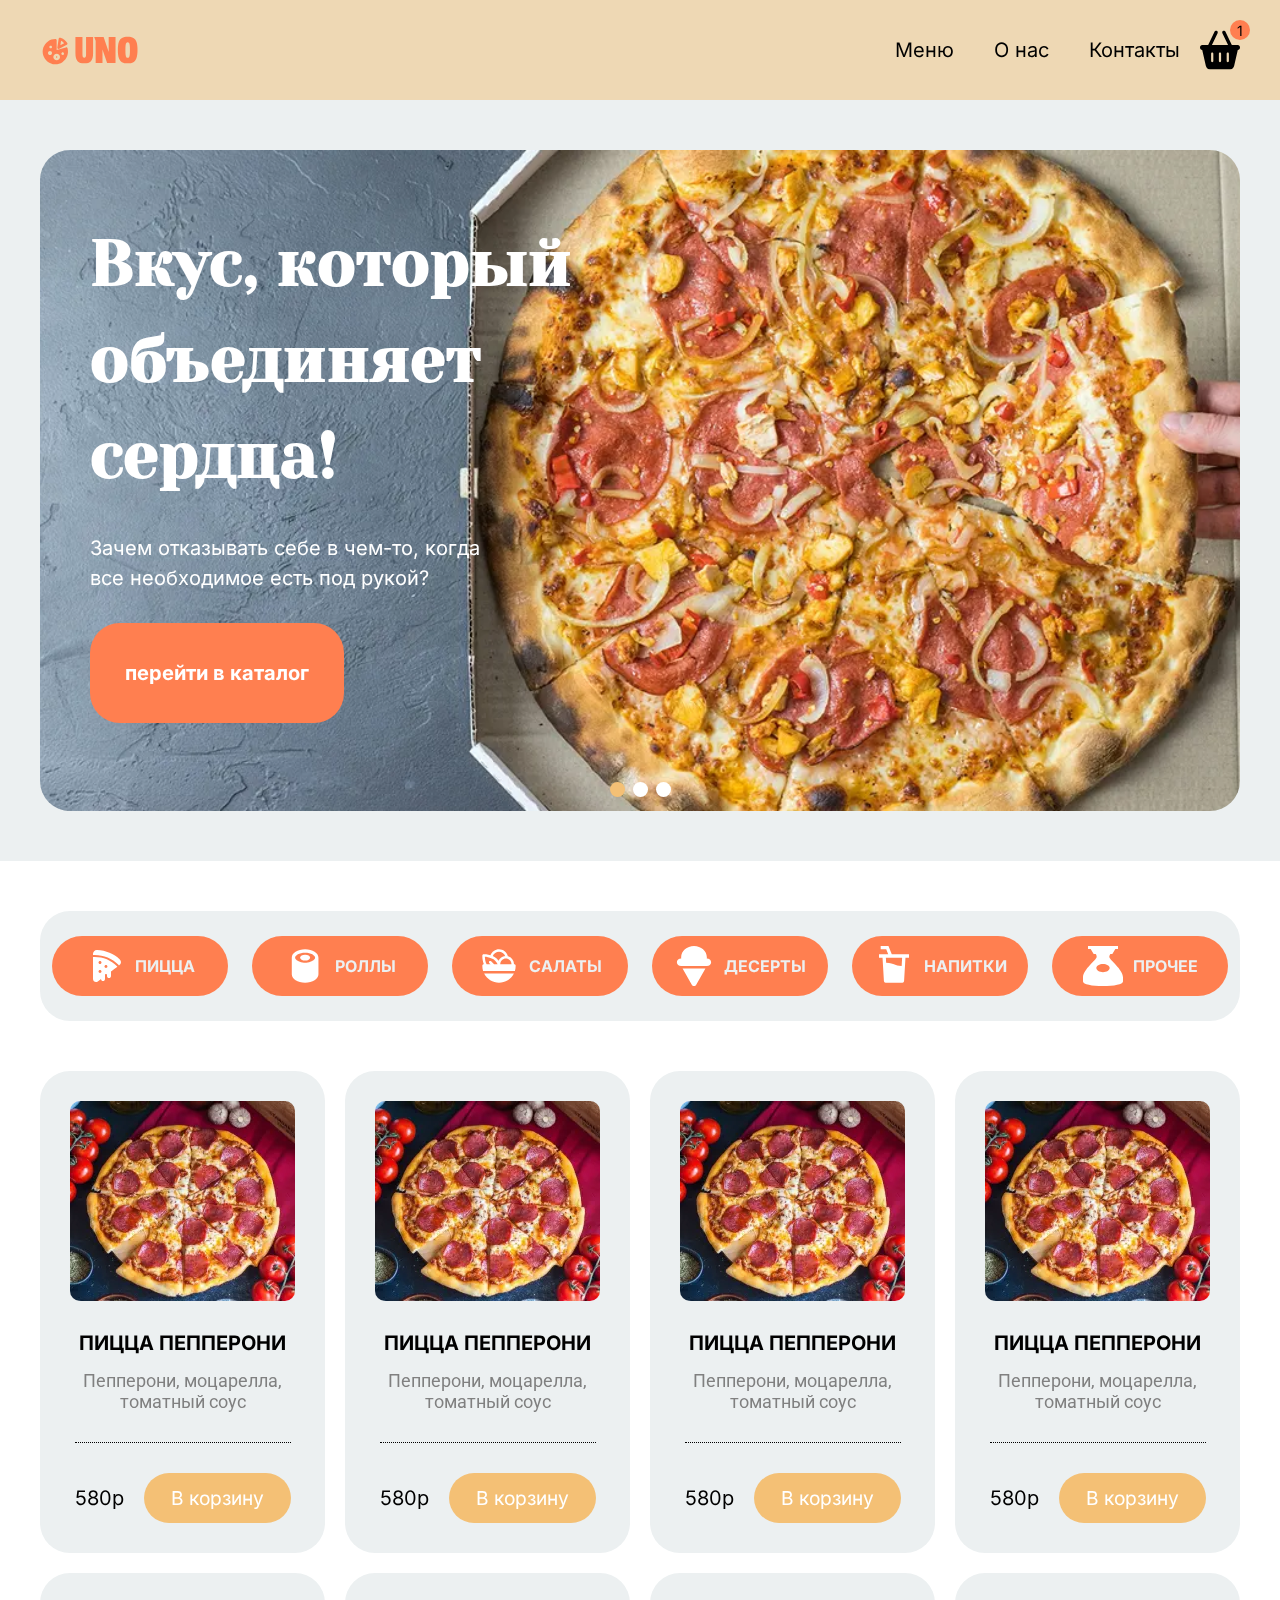
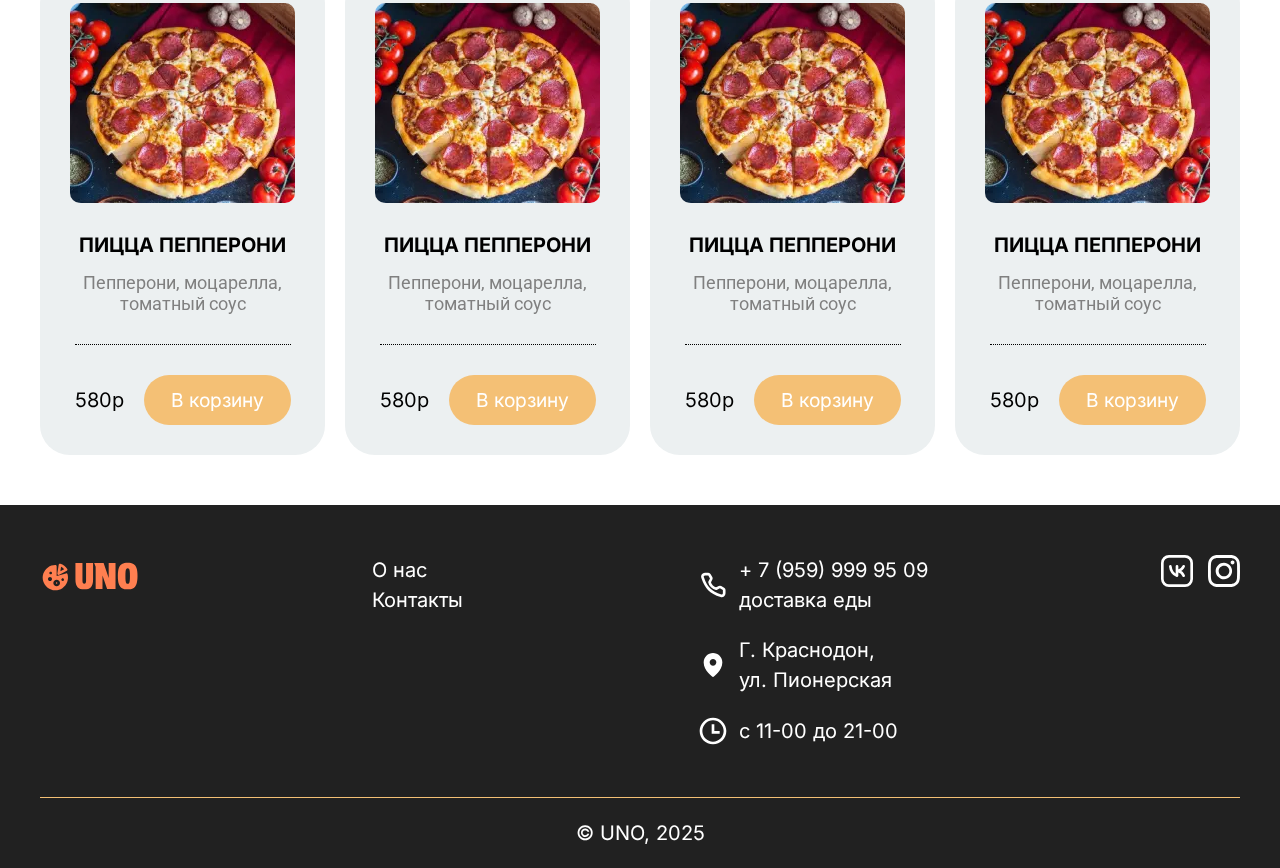
==== commit 24064fd8: "add shopping cart notification" ====
--- a/client/index.html
+++ b/client/index.html
@@ -12,7 +12,7 @@
 <body>
     <header class="header">
         <div class="header__container container">
-            <button class="header__mobile-button">
+            <button class="header__mobile-button" type="button">
                 <span></span><span></span><span></span>
             </button>
             <div class="logo">
@@ -35,7 +35,7 @@
                 </ul>
             </nav>
             <div class="header__buttons">
-                <button class="header__button" id="button-cart">
+                <button class="header__button" id="button-cart" type="button">
                     <svg width="50" height="50" viewBox="0 0 43 42" fill="none" xmlns="http://www.w3.org/2000/svg">
                         <g clip-path="url(#clip0_26_14)">
                             <path
@@ -48,6 +48,7 @@
                             </clipPath>
                         </defs>
                     </svg>
+                    <span class="header__button-count">1</span>
                 </button>
             </div>
         </div>
--- a/client/css/main.min.css
+++ b/client/css/main.min.css
@@ -1 +1 @@
-:root{--container-max-width: 1200px;--container-padding-inline: 15px;--header-height: 100px;--link-color-hover: #FF7F50;--black: #212121;--white: #ffffff;--grey: #ECF0F1;--orange: #FF7F50;--red: #C0392B;--yellow: #f4c075;--green: #A2D9CE;--blue: #3498DB;--body-bg: #ffffff;--logo-color: #FF7F50;--header-bg: #E49133;--header-link-color: #000000;--header-link-hover-color: #FF7F50;--header-bg-cart-button: #000000;--header-bg-cart-button-hover: #f4c075;--footer-bg: #212121;--hero-color: #ffffff;--hero-bg: #ECF0F1;--hero-button-color: #ECF0F1;--hero-button-color-hover: #ffffff;--hero-button-bg: #FF7F50;--hero-button-bg-hover: #f4c075;--catalog-bg-tabs: #ECF0F1;--catalog-bg-button: #FF7F50;--catalog-bg-button-hover: #f4c075;--catalog-button-color: #ECF0F1;--catalog-button-color-hover: #ECF0F1;--card-bg-color: #ECF0F1;--card-title-color: #000000;--card-text-color: gray;--card-price-color: #000000;--card-button-color: #ffffff;--card-button-color-hover: #ECF0F1;--card-button-bg-color: #f4c075;--card-button-bg-color-hover: #FF7F50}@font-face{font-family:swiper-icons;src:url("data:application/font-woff;charset=utf-8;base64, [base64]//wADZ2x5ZgAAAywAAADMAAAD2MHtryVoZWFkAAABbAAAADAAAAA2E2+eoWhoZWEAAAGcAAAAHwAAACQC9gDzaG10eAAAAigAAAAZAAAArgJkABFsb2NhAAAC0AAAAFoAAABaFQAUGG1heHAAAAG8AAAAHwAAACAAcABAbmFtZQAAA/gAAAE5AAACXvFdBwlwb3N0AAAFNAAAAGIAAACE5s74hXjaY2BkYGAAYpf5Hu/j+W2+MnAzMYDAzaX6QjD6/4//Bxj5GA8AuRwMYGkAPywL13jaY2BkYGA88P8Agx4j+/8fQDYfA1AEBWgDAIB2BOoAeNpjYGRgYNBh4GdgYgABEMnIABJzYNADCQAACWgAsQB42mNgYfzCOIGBlYGB0YcxjYGBwR1Kf2WQZGhhYGBiYGVmgAFGBiQQkOaawtDAoMBQxXjg/wEGPcYDDA4wNUA2CCgwsAAAO4EL6gAAeNpj2M0gyAACqxgGNWBkZ2D4/wMA+xkDdgAAAHjaY2BgYGaAYBkGRgYQiAHyGMF8FgYHIM3DwMHABGQrMOgyWDLEM1T9/w8UBfEMgLzE////P/5//f/V/xv+r4eaAAeMbAxwIUYmIMHEgKYAYjUcsDAwsLKxc3BycfPw8jEQA/[base64]/uznmfPFBNODM2K7MTQ45YEAZqGP81AmGGcF3iPqOop0r1SPTaTbVkfUe4HXj97wYE+yNwWYxwWu4v1ugWHgo3S1XdZEVqWM7ET0cfnLGxWfkgR42o2PvWrDMBSFj/IHLaF0zKjRgdiVMwScNRAoWUoH78Y2icB/yIY09An6AH2Bdu/UB+yxopYshQiEvnvu0dURgDt8QeC8PDw7Fpji3fEA4z/PEJ6YOB5hKh4dj3EvXhxPqH/SKUY3rJ7srZ4FZnh1PMAtPhwP6fl2PMJMPDgeQ4rY8YT6Gzao0eAEA409DuggmTnFnOcSCiEiLMgxCiTI6Cq5DZUd3Qmp10vO0LaLTd2cjN4fOumlc7lUYbSQcZFkutRG7g6JKZKy0RmdLY680CDnEJ+UMkpFFe1RN7nxdVpXrC4aTtnaurOnYercZg2YVmLN/d/gczfEimrE/fs/bOuq29Zmn8tloORaXgZgGa78yO9/cnXm2BpaGvq25Dv9S4E9+5SIc9PqupJKhYFSSl47+Qcr1mYNAAAAeNptw0cKwkAAAMDZJA8Q7OUJvkLsPfZ6zFVERPy8qHh2YER+3i/BP83vIBLLySsoKimrqKqpa2hp6+jq6RsYGhmbmJqZSy0sraxtbO3sHRydnEMU4uR6yx7JJXveP7WrDycAAAAAAAH//wACeNpjYGRgYOABYhkgZgJCZgZNBkYGLQZtIJsFLMYAAAw3ALgAeNolizEKgDAQBCchRbC2sFER0YD6qVQiBCv/H9ezGI6Z5XBAw8CBK/m5iQQVauVbXLnOrMZv2oLdKFa8Pjuru2hJzGabmOSLzNMzvutpB3N42mNgZGBg4GKQYzBhYMxJLMlj4GBgAYow/P/PAJJhLM6sSoWKfWCAAwDAjgbRAAB42mNgYGBkAIIbCZo5IPrmUn0hGA0AO8EFTQAA");font-weight:400;font-style:normal}:root{--swiper-theme-color: #007aff }:host{position:relative;display:block;margin-left:auto;margin-right:auto;z-index:1}.swiper{margin-left:auto;margin-right:auto;position:relative;overflow:hidden;list-style:none;padding:0;z-index:1;display:block}.swiper-vertical>.swiper-wrapper{flex-direction:column}.swiper-wrapper{position:relative;width:100%;height:100%;z-index:1;display:flex;transition-property:transform;transition-timing-function:var(--swiper-wrapper-transition-timing-function, initial);box-sizing:content-box}.swiper-android .swiper-slide,.swiper-ios .swiper-slide,.swiper-wrapper{transform:translate3d(0px, 0, 0)}.swiper-horizontal{touch-action:pan-y}.swiper-vertical{touch-action:pan-x}.swiper-slide{flex-shrink:0;width:100%;height:100%;position:relative;transition-property:transform;display:block}.swiper-slide-invisible-blank{visibility:hidden}.swiper-autoheight,.swiper-autoheight .swiper-slide{height:auto}.swiper-autoheight .swiper-wrapper{align-items:flex-start;transition-property:transform,height}.swiper-backface-hidden .swiper-slide{transform:translateZ(0);backface-visibility:hidden}.swiper-3d.swiper-css-mode .swiper-wrapper{perspective:1200px}.swiper-3d .swiper-wrapper{transform-style:preserve-3d}.swiper-3d{perspective:1200px}.swiper-3d .swiper-cube-shadow,.swiper-3d .swiper-slide{transform-style:preserve-3d}.swiper-css-mode>.swiper-wrapper{overflow:auto;scrollbar-width:none;-ms-overflow-style:none}.swiper-css-mode>.swiper-wrapper::-webkit-scrollbar{display:none}.swiper-css-mode>.swiper-wrapper>.swiper-slide{scroll-snap-align:start start}.swiper-css-mode.swiper-horizontal>.swiper-wrapper{scroll-snap-type:x mandatory}.swiper-css-mode.swiper-vertical>.swiper-wrapper{scroll-snap-type:y mandatory}.swiper-css-mode.swiper-free-mode>.swiper-wrapper{scroll-snap-type:none}.swiper-css-mode.swiper-free-mode>.swiper-wrapper>.swiper-slide{scroll-snap-align:none}.swiper-css-mode.swiper-centered>.swiper-wrapper::before{content:"";flex-shrink:0;order:9999}.swiper-css-mode.swiper-centered>.swiper-wrapper>.swiper-slide{scroll-snap-align:center center;scroll-snap-stop:always}.swiper-css-mode.swiper-centered.swiper-horizontal>.swiper-wrapper>.swiper-slide:first-child{margin-inline-start:var(--swiper-centered-offset-before)}.swiper-css-mode.swiper-centered.swiper-horizontal>.swiper-wrapper::before{height:100%;min-height:1px;width:var(--swiper-centered-offset-after)}.swiper-css-mode.swiper-centered.swiper-vertical>.swiper-wrapper>.swiper-slide:first-child{margin-block-start:var(--swiper-centered-offset-before)}.swiper-css-mode.swiper-centered.swiper-vertical>.swiper-wrapper::before{width:100%;min-width:1px;height:var(--swiper-centered-offset-after)}.swiper-3d .swiper-slide-shadow,.swiper-3d .swiper-slide-shadow-bottom,.swiper-3d .swiper-slide-shadow-left,.swiper-3d .swiper-slide-shadow-right,.swiper-3d .swiper-slide-shadow-top{position:absolute;left:0;top:0;width:100%;height:100%;pointer-events:none;z-index:10}.swiper-3d .swiper-slide-shadow{background:rgba(0,0,0,.15)}.swiper-3d .swiper-slide-shadow-left{background-image:linear-gradient(to left, rgba(0, 0, 0, 0.5), rgba(0, 0, 0, 0))}.swiper-3d .swiper-slide-shadow-right{background-image:linear-gradient(to right, rgba(0, 0, 0, 0.5), rgba(0, 0, 0, 0))}.swiper-3d .swiper-slide-shadow-top{background-image:linear-gradient(to top, rgba(0, 0, 0, 0.5), rgba(0, 0, 0, 0))}.swiper-3d .swiper-slide-shadow-bottom{background-image:linear-gradient(to bottom, rgba(0, 0, 0, 0.5), rgba(0, 0, 0, 0))}.swiper-lazy-preloader{width:42px;height:42px;position:absolute;left:50%;top:50%;margin-left:-21px;margin-top:-21px;z-index:10;transform-origin:50%;box-sizing:border-box;border:4px solid var(--swiper-preloader-color, var(--swiper-theme-color));border-radius:50%;border-top-color:rgba(0,0,0,0)}.swiper-watch-progress .swiper-slide-visible .swiper-lazy-preloader,.swiper:not(.swiper-watch-progress) .swiper-lazy-preloader{animation:swiper-preloader-spin 1s infinite linear}.swiper-lazy-preloader-white{--swiper-preloader-color: #fff }.swiper-lazy-preloader-black{--swiper-preloader-color: #000 }@keyframes swiper-preloader-spin{0%{transform:rotate(0deg)}100%{transform:rotate(360deg)}}.swiper-virtual .swiper-slide{-webkit-backface-visibility:hidden;transform:translateZ(0)}.swiper-virtual.swiper-css-mode .swiper-wrapper::after{content:"";position:absolute;left:0;top:0;pointer-events:none}.swiper-virtual.swiper-css-mode.swiper-horizontal .swiper-wrapper::after{height:1px;width:var(--swiper-virtual-size)}.swiper-virtual.swiper-css-mode.swiper-vertical .swiper-wrapper::after{width:1px;height:var(--swiper-virtual-size)}:root{--swiper-navigation-size: 44px }.swiper-button-next,.swiper-button-prev{position:absolute;top:var(--swiper-navigation-top-offset, 50%);width:calc(var(--swiper-navigation-size)/44*27);height:var(--swiper-navigation-size);margin-top:calc(0px - var(--swiper-navigation-size)/2);z-index:10;cursor:pointer;display:flex;align-items:center;justify-content:center;color:var(--swiper-navigation-color, var(--swiper-theme-color))}.swiper-button-next.swiper-button-disabled,.swiper-button-prev.swiper-button-disabled{opacity:.35;cursor:auto;pointer-events:none}.swiper-button-next.swiper-button-hidden,.swiper-button-prev.swiper-button-hidden{opacity:0;cursor:auto;pointer-events:none}.swiper-navigation-disabled .swiper-button-next,.swiper-navigation-disabled .swiper-button-prev{display:none !important}.swiper-button-next svg,.swiper-button-prev svg{width:100%;height:100%;-o-object-fit:contain;object-fit:contain;transform-origin:center}.swiper-rtl .swiper-button-next svg,.swiper-rtl .swiper-button-prev svg{transform:rotate(180deg)}.swiper-button-prev,.swiper-rtl .swiper-button-next{left:var(--swiper-navigation-sides-offset, 10px);right:auto}.swiper-button-next,.swiper-rtl .swiper-button-prev{right:var(--swiper-navigation-sides-offset, 10px);left:auto}.swiper-button-lock{display:none}.swiper-button-next:after,.swiper-button-prev:after{font-family:swiper-icons;font-size:var(--swiper-navigation-size);text-transform:none !important;letter-spacing:0;font-variant:initial;line-height:1}.swiper-button-prev:after,.swiper-rtl .swiper-button-next:after{content:"prev"}.swiper-button-next,.swiper-rtl .swiper-button-prev{right:var(--swiper-navigation-sides-offset, 10px);left:auto}.swiper-button-next:after,.swiper-rtl .swiper-button-prev:after{content:"next"}.swiper-pagination{position:absolute;text-align:center;transition:.3s opacity;transform:translate3d(0, 0, 0);z-index:10}.swiper-pagination.swiper-pagination-hidden{opacity:0}.swiper-pagination-disabled>.swiper-pagination,.swiper-pagination.swiper-pagination-disabled{display:none !important}.swiper-horizontal>.swiper-pagination-bullets,.swiper-pagination-bullets.swiper-pagination-horizontal,.swiper-pagination-custom,.swiper-pagination-fraction{bottom:var(--swiper-pagination-bottom, 8px);top:var(--swiper-pagination-top, auto);left:0;width:100%}.swiper-pagination-bullets-dynamic{overflow:hidden;font-size:0}.swiper-pagination-bullets-dynamic .swiper-pagination-bullet{transform:scale(0.33);position:relative}.swiper-pagination-bullets-dynamic .swiper-pagination-bullet-active{transform:scale(1)}.swiper-pagination-bullets-dynamic .swiper-pagination-bullet-active-main{transform:scale(1)}.swiper-pagination-bullets-dynamic .swiper-pagination-bullet-active-prev{transform:scale(0.66)}.swiper-pagination-bullets-dynamic .swiper-pagination-bullet-active-prev-prev{transform:scale(0.33)}.swiper-pagination-bullets-dynamic .swiper-pagination-bullet-active-next{transform:scale(0.66)}.swiper-pagination-bullets-dynamic .swiper-pagination-bullet-active-next-next{transform:scale(0.33)}.swiper-pagination-bullet{width:var(--swiper-pagination-bullet-width, var(--swiper-pagination-bullet-size, 8px));height:var(--swiper-pagination-bullet-height, var(--swiper-pagination-bullet-size, 8px));display:inline-block;border-radius:var(--swiper-pagination-bullet-border-radius, 50%);background:var(--swiper-pagination-bullet-inactive-color, #000);opacity:var(--swiper-pagination-bullet-inactive-opacity, 0.2)}button.swiper-pagination-bullet{border:none;margin:0;padding:0;box-shadow:none;-webkit-appearance:none;-moz-appearance:none;appearance:none}.swiper-pagination-clickable .swiper-pagination-bullet{cursor:pointer}.swiper-pagination-bullet:only-child{display:none !important}.swiper-pagination-bullet-active{opacity:var(--swiper-pagination-bullet-opacity, 1);background:var(--swiper-pagination-color, var(--swiper-theme-color))}.swiper-pagination-vertical.swiper-pagination-bullets,.swiper-vertical>.swiper-pagination-bullets{right:var(--swiper-pagination-right, 8px);left:var(--swiper-pagination-left, auto);top:50%;transform:translate3d(0px, -50%, 0)}.swiper-pagination-vertical.swiper-pagination-bullets .swiper-pagination-bullet,.swiper-vertical>.swiper-pagination-bullets .swiper-pagination-bullet{margin:var(--swiper-pagination-bullet-vertical-gap, 6px) 0;display:block}.swiper-pagination-vertical.swiper-pagination-bullets.swiper-pagination-bullets-dynamic,.swiper-vertical>.swiper-pagination-bullets.swiper-pagination-bullets-dynamic{top:50%;transform:translateY(-50%);width:8px}.swiper-pagination-vertical.swiper-pagination-bullets.swiper-pagination-bullets-dynamic .swiper-pagination-bullet,.swiper-vertical>.swiper-pagination-bullets.swiper-pagination-bullets-dynamic .swiper-pagination-bullet{display:inline-block;transition:.2s transform,.2s top}.swiper-horizontal>.swiper-pagination-bullets .swiper-pagination-bullet,.swiper-pagination-horizontal.swiper-pagination-bullets .swiper-pagination-bullet{margin:0 var(--swiper-pagination-bullet-horizontal-gap, 4px)}.swiper-horizontal>.swiper-pagination-bullets.swiper-pagination-bullets-dynamic,.swiper-pagination-horizontal.swiper-pagination-bullets.swiper-pagination-bullets-dynamic{left:50%;transform:translateX(-50%);white-space:nowrap}.swiper-horizontal>.swiper-pagination-bullets.swiper-pagination-bullets-dynamic .swiper-pagination-bullet,.swiper-pagination-horizontal.swiper-pagination-bullets.swiper-pagination-bullets-dynamic .swiper-pagination-bullet{transition:.2s transform,.2s left}.swiper-horizontal.swiper-rtl>.swiper-pagination-bullets-dynamic .swiper-pagination-bullet{transition:.2s transform,.2s right}.swiper-pagination-fraction{color:var(--swiper-pagination-fraction-color, inherit)}.swiper-pagination-progressbar{background:var(--swiper-pagination-progressbar-bg-color, rgba(0, 0, 0, 0.25));position:absolute}.swiper-pagination-progressbar .swiper-pagination-progressbar-fill{background:var(--swiper-pagination-color, var(--swiper-theme-color));position:absolute;left:0;top:0;width:100%;height:100%;transform:scale(0);transform-origin:left top}.swiper-rtl .swiper-pagination-progressbar .swiper-pagination-progressbar-fill{transform-origin:right top}.swiper-horizontal>.swiper-pagination-progressbar,.swiper-pagination-progressbar.swiper-pagination-horizontal,.swiper-pagination-progressbar.swiper-pagination-vertical.swiper-pagination-progressbar-opposite,.swiper-vertical>.swiper-pagination-progressbar.swiper-pagination-progressbar-opposite{width:100%;height:var(--swiper-pagination-progressbar-size, 4px);left:0;top:0}.swiper-horizontal>.swiper-pagination-progressbar.swiper-pagination-progressbar-opposite,.swiper-pagination-progressbar.swiper-pagination-horizontal.swiper-pagination-progressbar-opposite,.swiper-pagination-progressbar.swiper-pagination-vertical,.swiper-vertical>.swiper-pagination-progressbar{width:var(--swiper-pagination-progressbar-size, 4px);height:100%;left:0;top:0}.swiper-pagination-lock{display:none}.swiper-scrollbar{border-radius:var(--swiper-scrollbar-border-radius, 10px);position:relative;touch-action:none;background:var(--swiper-scrollbar-bg-color, rgba(0, 0, 0, 0.1))}.swiper-scrollbar-disabled>.swiper-scrollbar,.swiper-scrollbar.swiper-scrollbar-disabled{display:none !important}.swiper-horizontal>.swiper-scrollbar,.swiper-scrollbar.swiper-scrollbar-horizontal{position:absolute;left:var(--swiper-scrollbar-sides-offset, 1%);bottom:var(--swiper-scrollbar-bottom, 4px);top:var(--swiper-scrollbar-top, auto);z-index:50;height:var(--swiper-scrollbar-size, 4px);width:calc(100% - 2*var(--swiper-scrollbar-sides-offset, 1%))}.swiper-scrollbar.swiper-scrollbar-vertical,.swiper-vertical>.swiper-scrollbar{position:absolute;left:var(--swiper-scrollbar-left, auto);right:var(--swiper-scrollbar-right, 4px);top:var(--swiper-scrollbar-sides-offset, 1%);z-index:50;width:var(--swiper-scrollbar-size, 4px);height:calc(100% - 2*var(--swiper-scrollbar-sides-offset, 1%))}.swiper-scrollbar-drag{height:100%;width:100%;position:relative;background:var(--swiper-scrollbar-drag-bg-color, rgba(0, 0, 0, 0.5));border-radius:var(--swiper-scrollbar-border-radius, 10px);left:0;top:0}.swiper-scrollbar-cursor-drag{cursor:move}.swiper-scrollbar-lock{display:none}.swiper-zoom-container{width:100%;height:100%;display:flex;justify-content:center;align-items:center;text-align:center}.swiper-zoom-container>canvas,.swiper-zoom-container>img,.swiper-zoom-container>svg{max-width:100%;max-height:100%;-o-object-fit:contain;object-fit:contain}.swiper-slide-zoomed{cursor:move;touch-action:none}.swiper .swiper-notification{position:absolute;left:0;top:0;pointer-events:none;opacity:0;z-index:-1000}.swiper-free-mode>.swiper-wrapper{transition-timing-function:ease-out;margin:0 auto}.swiper-grid>.swiper-wrapper{flex-wrap:wrap}.swiper-grid-column>.swiper-wrapper{flex-wrap:wrap;flex-direction:column}.swiper-fade.swiper-free-mode .swiper-slide{transition-timing-function:ease-out}.swiper-fade .swiper-slide{pointer-events:none;transition-property:opacity}.swiper-fade .swiper-slide .swiper-slide{pointer-events:none}.swiper-fade .swiper-slide-active{pointer-events:auto}.swiper-fade .swiper-slide-active .swiper-slide-active{pointer-events:auto}.swiper.swiper-cube{overflow:visible}.swiper-cube .swiper-slide{pointer-events:none;backface-visibility:hidden;z-index:1;visibility:hidden;transform-origin:0 0;width:100%;height:100%}.swiper-cube .swiper-slide .swiper-slide{pointer-events:none}.swiper-cube.swiper-rtl .swiper-slide{transform-origin:100% 0}.swiper-cube .swiper-slide-active,.swiper-cube .swiper-slide-active .swiper-slide-active{pointer-events:auto}.swiper-cube .swiper-slide-active,.swiper-cube .swiper-slide-next,.swiper-cube .swiper-slide-prev{pointer-events:auto;visibility:visible}.swiper-cube .swiper-cube-shadow{position:absolute;left:0;bottom:0px;width:100%;height:100%;opacity:.6;z-index:0}.swiper-cube .swiper-cube-shadow:before{content:"";background:#000;position:absolute;left:0;top:0;bottom:0;right:0;filter:blur(50px)}.swiper-cube .swiper-slide-next+.swiper-slide{pointer-events:auto;visibility:visible}.swiper-cube .swiper-slide-shadow-cube.swiper-slide-shadow-bottom,.swiper-cube .swiper-slide-shadow-cube.swiper-slide-shadow-left,.swiper-cube .swiper-slide-shadow-cube.swiper-slide-shadow-right,.swiper-cube .swiper-slide-shadow-cube.swiper-slide-shadow-top{z-index:0;backface-visibility:hidden}.swiper.swiper-flip{overflow:visible}.swiper-flip .swiper-slide{pointer-events:none;backface-visibility:hidden;z-index:1}.swiper-flip .swiper-slide .swiper-slide{pointer-events:none}.swiper-flip .swiper-slide-active,.swiper-flip .swiper-slide-active .swiper-slide-active{pointer-events:auto}.swiper-flip .swiper-slide-shadow-flip.swiper-slide-shadow-bottom,.swiper-flip .swiper-slide-shadow-flip.swiper-slide-shadow-left,.swiper-flip .swiper-slide-shadow-flip.swiper-slide-shadow-right,.swiper-flip .swiper-slide-shadow-flip.swiper-slide-shadow-top{z-index:0;backface-visibility:hidden}.swiper-creative .swiper-slide{backface-visibility:hidden;overflow:hidden;transition-property:transform,opacity,height}.swiper.swiper-cards{overflow:visible}.swiper-cards .swiper-slide{transform-origin:center bottom;backface-visibility:hidden;overflow:hidden}*,*::before,*::after{box-sizing:border-box}:where(ul,ol):where([class]){padding-left:0}body,:where(blockquote,figure):where([class]){margin:0}:where(h1,h2,h3,h4,h5,h6,p,ul,ol,dl):where([class]){margin-block:0}:where(dd[class]){margin-left:0}:where(fieldset[class]){margin-left:0;padding:0;border:none}:where(ul[class]){list-style:none}p{--paragraphMarginBottom: 24px;margin-block:0}p:where(:not([class]):not(:last-child)){margin-bottom:var(--paragraphMarginBottom)}img{display:block;max-width:100%}input,textarea,select,button{font:inherit}html{height:100%;scroll-behavior:smooth}body{min-height:100%;line-height:1.5}svg *[fill]{fill:currentColor}svg *[stroke]{stroke:currentColor}svg *{transition-property:fill,stroke}@media(prefers-reduced-motion: reduce){*{animation-duration:.01ms !important;animation-iteration-count:1 !important;transition-duration:.01ms !important;scroll-behavior:auto !important}}body{background-color:var(--body-bg);font-family:"Inter",sans-serif}body.no-scroll{overflow:hidden}.orange{color:var(--orange)}.red{color:var(--red)}@font-face{font-display:swap;font-family:"Inter";font-style:normal;font-weight:400;src:url("../fonts/inter-v18-cyrillic_latin-regular.woff2") format("woff2")}@font-face{font-display:swap;font-family:"Inter";font-style:normal;font-weight:700;src:url("../fonts/inter-v18-cyrillic_latin-700.woff2") format("woff2")}@font-face{font-display:swap;font-family:"Roboto";font-style:normal;font-weight:400;src:url("../fonts/roboto-v47-cyrillic_latin-regular.woff2") format("woff2")}@font-face{font-family:"Yeseva One";src:url("../fonts/YesevaOne-Regular.woff2") format("woff2");font-weight:normal;font-style:normal;font-display:swap}.container{max-width:calc(var(--container-max-width) + var(--container-padding-inline)*2);width:100%;margin-inline:auto;padding-inline:var(--container-padding-inline)}.visually-hidden{position:absolute;width:1px;height:1px;margin:-1px;border:0;padding:0;white-space:nowrap;-webkit-clip-path:inset(100%);clip-path:inset(100%);clip:rect(0 0 0 0);overflow:hidden}.logo{display:flex;height:100%}.logo__link{display:flex;justify-content:center;align-items:center}.logo svg path{fill:var(--logo-color)}.nav__link{text-decoration:none;font-size:1.25rem}.card{background-color:var(--card-bg-color);display:flex;flex-direction:column;align-items:center;padding:30px;border-radius:30px}.card__image{-o-object-fit:cover;object-fit:cover;aspect-ratio:225/200;border-radius:10px;margin-bottom:30px}.card__content{display:flex;flex-direction:column;align-items:center;flex-grow:1}.card__title{font-size:1.25rem;line-height:1.5rem;margin-bottom:15px;text-transform:uppercase;text-align:center;color:var(--card-title-color)}.card__description{max-width:205px;text-align:center;font-size:1.125rem;line-height:1.3125rem;color:var(--card-text-color);font-family:"Roboto",sans-serif;margin-bottom:30px}.card__bottom{display:flex;justify-content:space-between;align-items:center;margin-top:auto;border-top:1px dotted #000;padding-top:30px;gap:20px}.card__price{font-size:1.25rem;color:var(--card-price-color)}.card__button{font-size:clamp(.875rem,.7679rem + .5357vw,1.25rem);border:none;border-radius:30px;cursor:pointer;height:50px;padding-inline:27px;color:var(--card-button-color);background-color:var(--card-button-bg-color);transition:color .3s ease,background-color .3s ease}.card__button:hover{color:var(--card-button-color-hover);background-color:var(--card-button-bg-color-hover)}.header{display:flex;min-height:var(--header-height);position:sticky;top:0;z-index:3;transition:transform .3s ease-in-out;backdrop-filter:blur(16px) saturate(180%);-webkit-backdrop-filter:blur(16px) saturate(180%);background-color:rgba(244,192,117,.5)}.header__container{display:flex;align-items:center}@media only screen and (max-width: 1024px){.header__container{justify-content:space-between}}.header__mobile-button{display:none;position:relative;z-index:3;width:40px;height:40px;border:none;background:rgba(0,0,0,0)}@media only screen and (max-width: 1024px){.header__mobile-button{display:block}}.header__mobile-button span{display:block;height:2px;width:100%;background-color:#000}.header__mobile-button span:nth-child(1){transform:translateY(-15px)}.header__mobile-button span:nth-child(3){transform:translateY(15px)}.header__nav{height:100%;flex-grow:1;margin-right:20px}@media only screen and (max-width: 1024px){.header__nav{position:absolute;right:0;left:0;top:-100vh;height:100vh;background-color:var(--orange);width:100%;transition:transform .3s ease;z-index:2}}.header__nav-list{height:100%;display:flex;align-items:center;justify-content:flex-end;gap:40px}@media only screen and (max-width: 1024px){.header__nav-list{justify-content:center;flex-direction:column;gap:0}}.header__nav-item{height:100%}@media only screen and (max-width: 1024px){.header__nav-item{height:50px;width:100%}}.header__nav-link{display:flex;justify-content:center;align-items:center;height:100%;font-size:1.25rem;text-decoration:none;color:var(--header-link-color);transition:color .3s ease}.header__nav-link:hover{color:var(--header-link-hover-color)}.header__nav-link--orange{color:var(--orange)}.header__nav-link--orange:hover{color:#ff6127}@media only screen and (max-width: 1024px){.header__nav-link{font-size:2.125rem;color:var(--white)}}.header__buttons{display:flex;align-items:center}.header__button{display:flex;align-items:center;justify-content:center;border:none;background:none;padding:0;cursor:pointer;width:40px;height:40px}.header__button svg path{fill:var(--header-bg-cart-button);transition:fill .3s ease}.header__button:hover svg path{fill:var(--header-bg-cart-button-hover)}.header.open .header__nav{transform:translateY(100%)}.catalog{overflow-x:hidden;padding-top:50px}.catalog__tabs-list{background-color:var(--catalog-bg-tabs);display:grid;grid-template-columns:repeat(6, 1fr);justify-items:stretch;padding-top:25px;padding-bottom:25px;position:relative;z-index:1;border-radius:30px;padding-inline:12px;gap:24px;overflow:scroll;-webkit-overflow-scrolling:touch;-ms-overflow-style:none;scrollbar-width:none}.catalog__tabs-list::-webkit-scrollbar{display:none}.catalog__tabs-list::-ms-scrollbar{display:none}.catalog__tabs-button{display:flex;align-items:center;justify-content:center;font-weight:700;height:60px;background-color:var(--catalog-bg-button);color:var(--catalog-button-color);text-decoration:none;text-transform:uppercase;transition:color .3s ease,background-color .3s ease;gap:10px;border-radius:30px;padding-inline:15px}.catalog__tabs-button:hover{background-color:var(--catalog-bg-button-hover);color:var(--catalog-button-color-hover)}@media only screen and (max-width: 1024px){.catalog__tabs-button{font-size:.875rem;height:50px}}.catalog__tabs-icon{width:40px;height:40px}.catalog__tabs-icon path{fill:#fff}.catalog__tab-grid{padding-top:50px;padding-bottom:50px;display:grid;grid-template-columns:repeat(auto-fit, minmax(285px, 1fr));gap:20px}.hero{display:flex;justify-content:center;align-items:center;margin-top:-100px;padding-top:150px;padding-bottom:50px;background-color:var(--hero-bg);color:#000}.hero__content{position:relative;z-index:2;display:flex;flex-direction:column;gap:30px;justify-content:center;height:100%;padding:50px 50px 43px 50px;border-radius:30px;background-position:center;background-size:cover;background-repeat:no-repeat;color:var(--hero-color);font-size:1.25rem;-webkit-backdrop-filter:blur(10px);backdrop-filter:blur(10px)}@media only screen and (max-width: 1024px){.hero__content{padding:30px 30px 30px 30px;font-size:1rem}}@media only screen and (max-width: 600px){.hero__content{font-size:.875rem}}.hero__content--1{background-image:url("../images/hero/slider/slider-bg-1.webp")}.hero__content--2{background-image:url("../images/hero/slider/slider-bg-2.webp")}.hero__content--3{background-image:url("../images/hero/slider/slider-bg-3.webp")}.hero__title{max-width:500px;font-size:4rem;font-family:"Yeseva One",sans-serif;line-height:1.5}@media only screen and (max-width: 1024px){.hero__title{font-size:3.1875rem}}@media only screen and (max-width: 600px){.hero__title{font-size:2rem}}.hero__description{max-width:400px}.hero__button{display:flex;justify-content:center;align-items:center;align-self:flex-start;height:100px;padding-inline:35px;border-radius:30px;background-color:var(--hero-button-bg);color:inherit;font-weight:700;text-decoration:none;transition:background-color .3s ease}@media only screen and (max-width: 1024px){.hero__button{height:80px}}@media only screen and (max-width: 600px){.hero__button{align-self:auto;height:60px;padding-inline:25px}}.hero__button:hover{background-color:var(--hero-button-bg-hover)}.swiper{width:100%;min-height:540px}@media only screen and (max-width: 600px){.swiper{min-height:300px}}.swiper-slide{height:auto}span.swiper-pagination-bullet.swiper-pagination-bullet-active{background-color:#f4c075;opacity:1}.swiper-pagination-bullet{width:15px;height:15px;background-color:#fff;opacity:1}@media only screen and (max-width: 600px){.swiper-pagination-bullet{width:5px;height:5px}}.footer{background-color:var(--footer-bg);padding-top:50px;color:var(--white);font-size:1.25rem}@media only screen and (max-width: 1024px){.footer{font-size:1rem}}@media only screen and (max-width: 768px){.footer{padding-top:25px;font-size:.875rem}}.footer__grid{display:flex;justify-content:space-between;margin-bottom:50px;gap:60px}@media only screen and (max-width: 768px){.footer__grid{gap:30px;justify-content:center;align-items:center;flex-direction:column;margin-bottom:30px}}.footer__contacts-list{display:flex;flex-direction:column;gap:20px}.footer__contacts-link{display:flex;align-items:center;gap:10px;text-decoration:none;color:inherit;transition:color .3s ease}.footer__contacts-link:hover{color:var(--link-color-hover)}.footer__social-list{justify-self:end;display:flex;gap:15px}.footer__social-link{display:flex;justify-content:center;align-items:center;color:#fff;transition:color .3s ease}.footer__social-link:hover{color:var(--link-color-hover)}.footer__copyright{text-align:center;border-top:1px solid var(--yellow);padding-top:20px;padding-bottom:20px}.footer .nav__link{color:var(--white);transition:color .3s ease}.footer .nav__link:hover{color:var(--link-color-hover)}+:root{--container-max-width: 1200px;--container-padding-inline: 15px;--header-height: 100px;--link-color-hover: #FF7F50;--black: #212121;--white: #ffffff;--grey: #ECF0F1;--orange: #FF7F50;--red: #C0392B;--yellow: #f4c075;--green: #A2D9CE;--blue: #3498DB;--body-bg: #ffffff;--logo-color: #FF7F50;--header-bg: #E49133;--header-link-color: #000000;--header-link-hover-color: #FF7F50;--header-bg-cart-button: #000000;--header-bg-cart-button-hover: #f4c075;--footer-bg: #212121;--hero-color: #ffffff;--hero-bg: #ECF0F1;--hero-button-color: #ECF0F1;--hero-button-color-hover: #ffffff;--hero-button-bg: #FF7F50;--hero-button-bg-hover: #f4c075;--catalog-bg-tabs: #ECF0F1;--catalog-bg-button: #FF7F50;--catalog-bg-button-hover: #f4c075;--catalog-button-color: #ECF0F1;--catalog-button-color-hover: #ECF0F1;--card-bg-color: #ECF0F1;--card-title-color: #000000;--card-text-color: gray;--card-price-color: #000000;--card-button-color: #ffffff;--card-button-color-hover: #ECF0F1;--card-button-bg-color: #f4c075;--card-button-bg-color-hover: #FF7F50}@font-face{font-family:swiper-icons;src:url("data:application/font-woff;charset=utf-8;base64, [base64]//wADZ2x5ZgAAAywAAADMAAAD2MHtryVoZWFkAAABbAAAADAAAAA2E2+eoWhoZWEAAAGcAAAAHwAAACQC9gDzaG10eAAAAigAAAAZAAAArgJkABFsb2NhAAAC0AAAAFoAAABaFQAUGG1heHAAAAG8AAAAHwAAACAAcABAbmFtZQAAA/gAAAE5AAACXvFdBwlwb3N0AAAFNAAAAGIAAACE5s74hXjaY2BkYGAAYpf5Hu/j+W2+MnAzMYDAzaX6QjD6/4//Bxj5GA8AuRwMYGkAPywL13jaY2BkYGA88P8Agx4j+/8fQDYfA1AEBWgDAIB2BOoAeNpjYGRgYNBh4GdgYgABEMnIABJzYNADCQAACWgAsQB42mNgYfzCOIGBlYGB0YcxjYGBwR1Kf2WQZGhhYGBiYGVmgAFGBiQQkOaawtDAoMBQxXjg/wEGPcYDDA4wNUA2CCgwsAAAO4EL6gAAeNpj2M0gyAACqxgGNWBkZ2D4/wMA+xkDdgAAAHjaY2BgYGaAYBkGRgYQiAHyGMF8FgYHIM3DwMHABGQrMOgyWDLEM1T9/w8UBfEMgLzE////P/5//f/V/xv+r4eaAAeMbAxwIUYmIMHEgKYAYjUcsDAwsLKxc3BycfPw8jEQA/[base64]/uznmfPFBNODM2K7MTQ45YEAZqGP81AmGGcF3iPqOop0r1SPTaTbVkfUe4HXj97wYE+yNwWYxwWu4v1ugWHgo3S1XdZEVqWM7ET0cfnLGxWfkgR42o2PvWrDMBSFj/IHLaF0zKjRgdiVMwScNRAoWUoH78Y2icB/yIY09An6AH2Bdu/UB+yxopYshQiEvnvu0dURgDt8QeC8PDw7Fpji3fEA4z/PEJ6YOB5hKh4dj3EvXhxPqH/SKUY3rJ7srZ4FZnh1PMAtPhwP6fl2PMJMPDgeQ4rY8YT6Gzao0eAEA409DuggmTnFnOcSCiEiLMgxCiTI6Cq5DZUd3Qmp10vO0LaLTd2cjN4fOumlc7lUYbSQcZFkutRG7g6JKZKy0RmdLY680CDnEJ+UMkpFFe1RN7nxdVpXrC4aTtnaurOnYercZg2YVmLN/d/gczfEimrE/fs/bOuq29Zmn8tloORaXgZgGa78yO9/cnXm2BpaGvq25Dv9S4E9+5SIc9PqupJKhYFSSl47+Qcr1mYNAAAAeNptw0cKwkAAAMDZJA8Q7OUJvkLsPfZ6zFVERPy8qHh2YER+3i/BP83vIBLLySsoKimrqKqpa2hp6+jq6RsYGhmbmJqZSy0sraxtbO3sHRydnEMU4uR6yx7JJXveP7WrDycAAAAAAAH//wACeNpjYGRgYOABYhkgZgJCZgZNBkYGLQZtIJsFLMYAAAw3ALgAeNolizEKgDAQBCchRbC2sFER0YD6qVQiBCv/H9ezGI6Z5XBAw8CBK/m5iQQVauVbXLnOrMZv2oLdKFa8Pjuru2hJzGabmOSLzNMzvutpB3N42mNgZGBg4GKQYzBhYMxJLMlj4GBgAYow/P/PAJJhLM6sSoWKfWCAAwDAjgbRAAB42mNgYGBkAIIbCZo5IPrmUn0hGA0AO8EFTQAA");font-weight:400;font-style:normal}:root{--swiper-theme-color: #007aff }:host{position:relative;display:block;margin-left:auto;margin-right:auto;z-index:1}.swiper{margin-left:auto;margin-right:auto;position:relative;overflow:hidden;list-style:none;padding:0;z-index:1;display:block}.swiper-vertical>.swiper-wrapper{flex-direction:column}.swiper-wrapper{position:relative;width:100%;height:100%;z-index:1;display:flex;transition-property:transform;transition-timing-function:var(--swiper-wrapper-transition-timing-function, initial);box-sizing:content-box}.swiper-android .swiper-slide,.swiper-ios .swiper-slide,.swiper-wrapper{transform:translate3d(0px, 0, 0)}.swiper-horizontal{touch-action:pan-y}.swiper-vertical{touch-action:pan-x}.swiper-slide{flex-shrink:0;width:100%;height:100%;position:relative;transition-property:transform;display:block}.swiper-slide-invisible-blank{visibility:hidden}.swiper-autoheight,.swiper-autoheight .swiper-slide{height:auto}.swiper-autoheight .swiper-wrapper{align-items:flex-start;transition-property:transform,height}.swiper-backface-hidden .swiper-slide{transform:translateZ(0);backface-visibility:hidden}.swiper-3d.swiper-css-mode .swiper-wrapper{perspective:1200px}.swiper-3d .swiper-wrapper{transform-style:preserve-3d}.swiper-3d{perspective:1200px}.swiper-3d .swiper-cube-shadow,.swiper-3d .swiper-slide{transform-style:preserve-3d}.swiper-css-mode>.swiper-wrapper{overflow:auto;scrollbar-width:none;-ms-overflow-style:none}.swiper-css-mode>.swiper-wrapper::-webkit-scrollbar{display:none}.swiper-css-mode>.swiper-wrapper>.swiper-slide{scroll-snap-align:start start}.swiper-css-mode.swiper-horizontal>.swiper-wrapper{scroll-snap-type:x mandatory}.swiper-css-mode.swiper-vertical>.swiper-wrapper{scroll-snap-type:y mandatory}.swiper-css-mode.swiper-free-mode>.swiper-wrapper{scroll-snap-type:none}.swiper-css-mode.swiper-free-mode>.swiper-wrapper>.swiper-slide{scroll-snap-align:none}.swiper-css-mode.swiper-centered>.swiper-wrapper::before{content:"";flex-shrink:0;order:9999}.swiper-css-mode.swiper-centered>.swiper-wrapper>.swiper-slide{scroll-snap-align:center center;scroll-snap-stop:always}.swiper-css-mode.swiper-centered.swiper-horizontal>.swiper-wrapper>.swiper-slide:first-child{margin-inline-start:var(--swiper-centered-offset-before)}.swiper-css-mode.swiper-centered.swiper-horizontal>.swiper-wrapper::before{height:100%;min-height:1px;width:var(--swiper-centered-offset-after)}.swiper-css-mode.swiper-centered.swiper-vertical>.swiper-wrapper>.swiper-slide:first-child{margin-block-start:var(--swiper-centered-offset-before)}.swiper-css-mode.swiper-centered.swiper-vertical>.swiper-wrapper::before{width:100%;min-width:1px;height:var(--swiper-centered-offset-after)}.swiper-3d .swiper-slide-shadow,.swiper-3d .swiper-slide-shadow-bottom,.swiper-3d .swiper-slide-shadow-left,.swiper-3d .swiper-slide-shadow-right,.swiper-3d .swiper-slide-shadow-top{position:absolute;left:0;top:0;width:100%;height:100%;pointer-events:none;z-index:10}.swiper-3d .swiper-slide-shadow{background:rgba(0,0,0,.15)}.swiper-3d .swiper-slide-shadow-left{background-image:linear-gradient(to left, rgba(0, 0, 0, 0.5), rgba(0, 0, 0, 0))}.swiper-3d .swiper-slide-shadow-right{background-image:linear-gradient(to right, rgba(0, 0, 0, 0.5), rgba(0, 0, 0, 0))}.swiper-3d .swiper-slide-shadow-top{background-image:linear-gradient(to top, rgba(0, 0, 0, 0.5), rgba(0, 0, 0, 0))}.swiper-3d .swiper-slide-shadow-bottom{background-image:linear-gradient(to bottom, rgba(0, 0, 0, 0.5), rgba(0, 0, 0, 0))}.swiper-lazy-preloader{width:42px;height:42px;position:absolute;left:50%;top:50%;margin-left:-21px;margin-top:-21px;z-index:10;transform-origin:50%;box-sizing:border-box;border:4px solid var(--swiper-preloader-color, var(--swiper-theme-color));border-radius:50%;border-top-color:rgba(0,0,0,0)}.swiper-watch-progress .swiper-slide-visible .swiper-lazy-preloader,.swiper:not(.swiper-watch-progress) .swiper-lazy-preloader{animation:swiper-preloader-spin 1s infinite linear}.swiper-lazy-preloader-white{--swiper-preloader-color: #fff }.swiper-lazy-preloader-black{--swiper-preloader-color: #000 }@keyframes swiper-preloader-spin{0%{transform:rotate(0deg)}100%{transform:rotate(360deg)}}.swiper-virtual .swiper-slide{-webkit-backface-visibility:hidden;transform:translateZ(0)}.swiper-virtual.swiper-css-mode .swiper-wrapper::after{content:"";position:absolute;left:0;top:0;pointer-events:none}.swiper-virtual.swiper-css-mode.swiper-horizontal .swiper-wrapper::after{height:1px;width:var(--swiper-virtual-size)}.swiper-virtual.swiper-css-mode.swiper-vertical .swiper-wrapper::after{width:1px;height:var(--swiper-virtual-size)}:root{--swiper-navigation-size: 44px }.swiper-button-next,.swiper-button-prev{position:absolute;top:var(--swiper-navigation-top-offset, 50%);width:calc(var(--swiper-navigation-size)/44*27);height:var(--swiper-navigation-size);margin-top:calc(0px - var(--swiper-navigation-size)/2);z-index:10;cursor:pointer;display:flex;align-items:center;justify-content:center;color:var(--swiper-navigation-color, var(--swiper-theme-color))}.swiper-button-next.swiper-button-disabled,.swiper-button-prev.swiper-button-disabled{opacity:.35;cursor:auto;pointer-events:none}.swiper-button-next.swiper-button-hidden,.swiper-button-prev.swiper-button-hidden{opacity:0;cursor:auto;pointer-events:none}.swiper-navigation-disabled .swiper-button-next,.swiper-navigation-disabled .swiper-button-prev{display:none !important}.swiper-button-next svg,.swiper-button-prev svg{width:100%;height:100%;-o-object-fit:contain;object-fit:contain;transform-origin:center}.swiper-rtl .swiper-button-next svg,.swiper-rtl .swiper-button-prev svg{transform:rotate(180deg)}.swiper-button-prev,.swiper-rtl .swiper-button-next{left:var(--swiper-navigation-sides-offset, 10px);right:auto}.swiper-button-next,.swiper-rtl .swiper-button-prev{right:var(--swiper-navigation-sides-offset, 10px);left:auto}.swiper-button-lock{display:none}.swiper-button-next:after,.swiper-button-prev:after{font-family:swiper-icons;font-size:var(--swiper-navigation-size);text-transform:none !important;letter-spacing:0;font-variant:initial;line-height:1}.swiper-button-prev:after,.swiper-rtl .swiper-button-next:after{content:"prev"}.swiper-button-next,.swiper-rtl .swiper-button-prev{right:var(--swiper-navigation-sides-offset, 10px);left:auto}.swiper-button-next:after,.swiper-rtl .swiper-button-prev:after{content:"next"}.swiper-pagination{position:absolute;text-align:center;transition:.3s opacity;transform:translate3d(0, 0, 0);z-index:10}.swiper-pagination.swiper-pagination-hidden{opacity:0}.swiper-pagination-disabled>.swiper-pagination,.swiper-pagination.swiper-pagination-disabled{display:none !important}.swiper-horizontal>.swiper-pagination-bullets,.swiper-pagination-bullets.swiper-pagination-horizontal,.swiper-pagination-custom,.swiper-pagination-fraction{bottom:var(--swiper-pagination-bottom, 8px);top:var(--swiper-pagination-top, auto);left:0;width:100%}.swiper-pagination-bullets-dynamic{overflow:hidden;font-size:0}.swiper-pagination-bullets-dynamic .swiper-pagination-bullet{transform:scale(0.33);position:relative}.swiper-pagination-bullets-dynamic .swiper-pagination-bullet-active{transform:scale(1)}.swiper-pagination-bullets-dynamic .swiper-pagination-bullet-active-main{transform:scale(1)}.swiper-pagination-bullets-dynamic .swiper-pagination-bullet-active-prev{transform:scale(0.66)}.swiper-pagination-bullets-dynamic .swiper-pagination-bullet-active-prev-prev{transform:scale(0.33)}.swiper-pagination-bullets-dynamic .swiper-pagination-bullet-active-next{transform:scale(0.66)}.swiper-pagination-bullets-dynamic .swiper-pagination-bullet-active-next-next{transform:scale(0.33)}.swiper-pagination-bullet{width:var(--swiper-pagination-bullet-width, var(--swiper-pagination-bullet-size, 8px));height:var(--swiper-pagination-bullet-height, var(--swiper-pagination-bullet-size, 8px));display:inline-block;border-radius:var(--swiper-pagination-bullet-border-radius, 50%);background:var(--swiper-pagination-bullet-inactive-color, #000);opacity:var(--swiper-pagination-bullet-inactive-opacity, 0.2)}button.swiper-pagination-bullet{border:none;margin:0;padding:0;box-shadow:none;-webkit-appearance:none;-moz-appearance:none;appearance:none}.swiper-pagination-clickable .swiper-pagination-bullet{cursor:pointer}.swiper-pagination-bullet:only-child{display:none !important}.swiper-pagination-bullet-active{opacity:var(--swiper-pagination-bullet-opacity, 1);background:var(--swiper-pagination-color, var(--swiper-theme-color))}.swiper-pagination-vertical.swiper-pagination-bullets,.swiper-vertical>.swiper-pagination-bullets{right:var(--swiper-pagination-right, 8px);left:var(--swiper-pagination-left, auto);top:50%;transform:translate3d(0px, -50%, 0)}.swiper-pagination-vertical.swiper-pagination-bullets .swiper-pagination-bullet,.swiper-vertical>.swiper-pagination-bullets .swiper-pagination-bullet{margin:var(--swiper-pagination-bullet-vertical-gap, 6px) 0;display:block}.swiper-pagination-vertical.swiper-pagination-bullets.swiper-pagination-bullets-dynamic,.swiper-vertical>.swiper-pagination-bullets.swiper-pagination-bullets-dynamic{top:50%;transform:translateY(-50%);width:8px}.swiper-pagination-vertical.swiper-pagination-bullets.swiper-pagination-bullets-dynamic .swiper-pagination-bullet,.swiper-vertical>.swiper-pagination-bullets.swiper-pagination-bullets-dynamic .swiper-pagination-bullet{display:inline-block;transition:.2s transform,.2s top}.swiper-horizontal>.swiper-pagination-bullets .swiper-pagination-bullet,.swiper-pagination-horizontal.swiper-pagination-bullets .swiper-pagination-bullet{margin:0 var(--swiper-pagination-bullet-horizontal-gap, 4px)}.swiper-horizontal>.swiper-pagination-bullets.swiper-pagination-bullets-dynamic,.swiper-pagination-horizontal.swiper-pagination-bullets.swiper-pagination-bullets-dynamic{left:50%;transform:translateX(-50%);white-space:nowrap}.swiper-horizontal>.swiper-pagination-bullets.swiper-pagination-bullets-dynamic .swiper-pagination-bullet,.swiper-pagination-horizontal.swiper-pagination-bullets.swiper-pagination-bullets-dynamic .swiper-pagination-bullet{transition:.2s transform,.2s left}.swiper-horizontal.swiper-rtl>.swiper-pagination-bullets-dynamic .swiper-pagination-bullet{transition:.2s transform,.2s right}.swiper-pagination-fraction{color:var(--swiper-pagination-fraction-color, inherit)}.swiper-pagination-progressbar{background:var(--swiper-pagination-progressbar-bg-color, rgba(0, 0, 0, 0.25));position:absolute}.swiper-pagination-progressbar .swiper-pagination-progressbar-fill{background:var(--swiper-pagination-color, var(--swiper-theme-color));position:absolute;left:0;top:0;width:100%;height:100%;transform:scale(0);transform-origin:left top}.swiper-rtl .swiper-pagination-progressbar .swiper-pagination-progressbar-fill{transform-origin:right top}.swiper-horizontal>.swiper-pagination-progressbar,.swiper-pagination-progressbar.swiper-pagination-horizontal,.swiper-pagination-progressbar.swiper-pagination-vertical.swiper-pagination-progressbar-opposite,.swiper-vertical>.swiper-pagination-progressbar.swiper-pagination-progressbar-opposite{width:100%;height:var(--swiper-pagination-progressbar-size, 4px);left:0;top:0}.swiper-horizontal>.swiper-pagination-progressbar.swiper-pagination-progressbar-opposite,.swiper-pagination-progressbar.swiper-pagination-horizontal.swiper-pagination-progressbar-opposite,.swiper-pagination-progressbar.swiper-pagination-vertical,.swiper-vertical>.swiper-pagination-progressbar{width:var(--swiper-pagination-progressbar-size, 4px);height:100%;left:0;top:0}.swiper-pagination-lock{display:none}.swiper-scrollbar{border-radius:var(--swiper-scrollbar-border-radius, 10px);position:relative;touch-action:none;background:var(--swiper-scrollbar-bg-color, rgba(0, 0, 0, 0.1))}.swiper-scrollbar-disabled>.swiper-scrollbar,.swiper-scrollbar.swiper-scrollbar-disabled{display:none !important}.swiper-horizontal>.swiper-scrollbar,.swiper-scrollbar.swiper-scrollbar-horizontal{position:absolute;left:var(--swiper-scrollbar-sides-offset, 1%);bottom:var(--swiper-scrollbar-bottom, 4px);top:var(--swiper-scrollbar-top, auto);z-index:50;height:var(--swiper-scrollbar-size, 4px);width:calc(100% - 2*var(--swiper-scrollbar-sides-offset, 1%))}.swiper-scrollbar.swiper-scrollbar-vertical,.swiper-vertical>.swiper-scrollbar{position:absolute;left:var(--swiper-scrollbar-left, auto);right:var(--swiper-scrollbar-right, 4px);top:var(--swiper-scrollbar-sides-offset, 1%);z-index:50;width:var(--swiper-scrollbar-size, 4px);height:calc(100% - 2*var(--swiper-scrollbar-sides-offset, 1%))}.swiper-scrollbar-drag{height:100%;width:100%;position:relative;background:var(--swiper-scrollbar-drag-bg-color, rgba(0, 0, 0, 0.5));border-radius:var(--swiper-scrollbar-border-radius, 10px);left:0;top:0}.swiper-scrollbar-cursor-drag{cursor:move}.swiper-scrollbar-lock{display:none}.swiper-zoom-container{width:100%;height:100%;display:flex;justify-content:center;align-items:center;text-align:center}.swiper-zoom-container>canvas,.swiper-zoom-container>img,.swiper-zoom-container>svg{max-width:100%;max-height:100%;-o-object-fit:contain;object-fit:contain}.swiper-slide-zoomed{cursor:move;touch-action:none}.swiper .swiper-notification{position:absolute;left:0;top:0;pointer-events:none;opacity:0;z-index:-1000}.swiper-free-mode>.swiper-wrapper{transition-timing-function:ease-out;margin:0 auto}.swiper-grid>.swiper-wrapper{flex-wrap:wrap}.swiper-grid-column>.swiper-wrapper{flex-wrap:wrap;flex-direction:column}.swiper-fade.swiper-free-mode .swiper-slide{transition-timing-function:ease-out}.swiper-fade .swiper-slide{pointer-events:none;transition-property:opacity}.swiper-fade .swiper-slide .swiper-slide{pointer-events:none}.swiper-fade .swiper-slide-active{pointer-events:auto}.swiper-fade .swiper-slide-active .swiper-slide-active{pointer-events:auto}.swiper.swiper-cube{overflow:visible}.swiper-cube .swiper-slide{pointer-events:none;backface-visibility:hidden;z-index:1;visibility:hidden;transform-origin:0 0;width:100%;height:100%}.swiper-cube .swiper-slide .swiper-slide{pointer-events:none}.swiper-cube.swiper-rtl .swiper-slide{transform-origin:100% 0}.swiper-cube .swiper-slide-active,.swiper-cube .swiper-slide-active .swiper-slide-active{pointer-events:auto}.swiper-cube .swiper-slide-active,.swiper-cube .swiper-slide-next,.swiper-cube .swiper-slide-prev{pointer-events:auto;visibility:visible}.swiper-cube .swiper-cube-shadow{position:absolute;left:0;bottom:0px;width:100%;height:100%;opacity:.6;z-index:0}.swiper-cube .swiper-cube-shadow:before{content:"";background:#000;position:absolute;left:0;top:0;bottom:0;right:0;filter:blur(50px)}.swiper-cube .swiper-slide-next+.swiper-slide{pointer-events:auto;visibility:visible}.swiper-cube .swiper-slide-shadow-cube.swiper-slide-shadow-bottom,.swiper-cube .swiper-slide-shadow-cube.swiper-slide-shadow-left,.swiper-cube .swiper-slide-shadow-cube.swiper-slide-shadow-right,.swiper-cube .swiper-slide-shadow-cube.swiper-slide-shadow-top{z-index:0;backface-visibility:hidden}.swiper.swiper-flip{overflow:visible}.swiper-flip .swiper-slide{pointer-events:none;backface-visibility:hidden;z-index:1}.swiper-flip .swiper-slide .swiper-slide{pointer-events:none}.swiper-flip .swiper-slide-active,.swiper-flip .swiper-slide-active .swiper-slide-active{pointer-events:auto}.swiper-flip .swiper-slide-shadow-flip.swiper-slide-shadow-bottom,.swiper-flip .swiper-slide-shadow-flip.swiper-slide-shadow-left,.swiper-flip .swiper-slide-shadow-flip.swiper-slide-shadow-right,.swiper-flip .swiper-slide-shadow-flip.swiper-slide-shadow-top{z-index:0;backface-visibility:hidden}.swiper-creative .swiper-slide{backface-visibility:hidden;overflow:hidden;transition-property:transform,opacity,height}.swiper.swiper-cards{overflow:visible}.swiper-cards .swiper-slide{transform-origin:center bottom;backface-visibility:hidden;overflow:hidden}*,*::before,*::after{box-sizing:border-box}:where(ul,ol):where([class]){padding-left:0}body,:where(blockquote,figure):where([class]){margin:0}:where(h1,h2,h3,h4,h5,h6,p,ul,ol,dl):where([class]){margin-block:0}:where(dd[class]){margin-left:0}:where(fieldset[class]){margin-left:0;padding:0;border:none}:where(ul[class]){list-style:none}p{--paragraphMarginBottom: 24px;margin-block:0}p:where(:not([class]):not(:last-child)){margin-bottom:var(--paragraphMarginBottom)}img{display:block;max-width:100%}input,textarea,select,button{font:inherit}html{height:100%;scroll-behavior:smooth}body{min-height:100%;line-height:1.5}svg *[fill]{fill:currentColor}svg *[stroke]{stroke:currentColor}svg *{transition-property:fill,stroke}@media(prefers-reduced-motion: reduce){*{animation-duration:.01ms !important;animation-iteration-count:1 !important;transition-duration:.01ms !important;scroll-behavior:auto !important}}body{background-color:var(--body-bg);font-family:"Inter",sans-serif}body.no-scroll{overflow:hidden}.orange{color:var(--orange)}.red{color:var(--red)}@font-face{font-display:swap;font-family:"Inter";font-style:normal;font-weight:400;src:url("../fonts/inter-v18-cyrillic_latin-regular.woff2") format("woff2")}@font-face{font-display:swap;font-family:"Inter";font-style:normal;font-weight:700;src:url("../fonts/inter-v18-cyrillic_latin-700.woff2") format("woff2")}@font-face{font-display:swap;font-family:"Roboto";font-style:normal;font-weight:400;src:url("../fonts/roboto-v47-cyrillic_latin-regular.woff2") format("woff2")}@font-face{font-family:"Yeseva One";src:url("../fonts/YesevaOne-Regular.woff2") format("woff2");font-weight:normal;font-style:normal;font-display:swap}.container{max-width:calc(var(--container-max-width) + var(--container-padding-inline)*2);width:100%;margin-inline:auto;padding-inline:var(--container-padding-inline)}.visually-hidden{position:absolute;width:1px;height:1px;margin:-1px;border:0;padding:0;white-space:nowrap;-webkit-clip-path:inset(100%);clip-path:inset(100%);clip:rect(0 0 0 0);overflow:hidden}.logo{display:flex;height:100%}.logo__link{display:flex;justify-content:center;align-items:center}.logo svg path{fill:var(--logo-color)}.nav__link{text-decoration:none;font-size:1.25rem}.card{background-color:var(--card-bg-color);display:flex;flex-direction:column;align-items:center;padding:30px;border-radius:30px}.card__image{-o-object-fit:cover;object-fit:cover;aspect-ratio:225/200;border-radius:10px;margin-bottom:30px}.card__content{display:flex;flex-direction:column;align-items:center;flex-grow:1}.card__title{font-size:1.25rem;line-height:1.5rem;margin-bottom:15px;text-transform:uppercase;text-align:center;color:var(--card-title-color)}.card__description{max-width:205px;text-align:center;font-size:1.125rem;line-height:1.3125rem;color:var(--card-text-color);font-family:"Roboto",sans-serif;margin-bottom:30px}.card__bottom{display:flex;justify-content:space-between;align-items:center;margin-top:auto;border-top:1px dotted #000;padding-top:30px;gap:20px}.card__price{font-size:1.25rem;color:var(--card-price-color)}.card__button{font-size:clamp(.875rem,.7679rem + .5357vw,1.25rem);border:none;border-radius:30px;cursor:pointer;height:50px;padding-inline:27px;color:var(--card-button-color);background-color:var(--card-button-bg-color);transition:color .3s ease,background-color .3s ease}.card__button:hover{color:var(--card-button-color-hover);background-color:var(--card-button-bg-color-hover)}.header{display:flex;min-height:var(--header-height);position:sticky;top:0;z-index:3;transition:transform .3s ease-in-out;backdrop-filter:blur(16px) saturate(180%);-webkit-backdrop-filter:blur(16px) saturate(180%);background-color:rgba(244,192,117,.5)}.header__container{display:flex;align-items:center}@media only screen and (max-width: 1024px){.header__container{justify-content:space-between}}.header__mobile-button{display:none;position:relative;z-index:3;width:40px;height:40px;border:none;background:rgba(0,0,0,0);padding:0}@media only screen and (max-width: 1024px){.header__mobile-button{display:block}}.header__mobile-button span{position:absolute;display:block;height:3px;width:40px;background-color:#000;transition:transform .3s ease}.header__mobile-button span:nth-child(1){transform:translateY(-10px)}.header__mobile-button span:nth-child(3){transform:translateY(10px)}.header__nav{height:100%;flex-grow:1;margin-right:20px}@media only screen and (max-width: 1024px){.header__nav{position:absolute;right:0;left:0;top:-100vh;height:100vh;background-color:var(--orange);width:100%;transition:transform .3s ease;z-index:2}}.header__nav-list{height:100%;display:flex;align-items:center;justify-content:flex-end;gap:40px}@media only screen and (max-width: 1024px){.header__nav-list{justify-content:center;flex-direction:column;gap:0}}.header__nav-item{height:100%}@media only screen and (max-width: 1024px){.header__nav-item{height:50px;width:100%}}.header__nav-link{display:flex;justify-content:center;align-items:center;height:100%;font-size:1.25rem;text-decoration:none;color:var(--header-link-color);transition:color .3s ease}.header__nav-link:hover{color:var(--header-link-hover-color)}.header__nav-link--orange{color:var(--orange)}.header__nav-link--orange:hover{color:#ff6127}@media only screen and (max-width: 1024px){.header__nav-link{font-size:2.125rem;color:var(--white)}}.header__buttons{display:flex;align-items:center}.header__button{display:flex;align-items:center;justify-content:center;border:none;background:none;padding:0;cursor:pointer;width:40px;height:40px;position:relative}.header__button svg path{fill:var(--header-bg-cart-button);transition:fill .3s ease}.header__button:hover svg path{fill:var(--header-bg-cart-button-hover)}.header__button-count{display:block;top:-10px;right:-10px;width:20px;height:20px;border-radius:50%;font-size:.875rem;position:absolute;background-color:var(--orange)}.header.open .header__nav{transform:translateY(100%)}.header.open .header__mobile-button span:nth-child(1){transform:translateY(0) rotate(45deg)}.header.open .header__mobile-button span:nth-child(2){opacity:0}.header.open .header__mobile-button span:nth-child(3){transform:translateY(0) rotate(-45deg)}.catalog{overflow-x:hidden;padding-top:50px}.catalog__tabs-list{background-color:var(--catalog-bg-tabs);display:grid;grid-template-columns:repeat(6, 1fr);justify-items:stretch;padding-top:25px;padding-bottom:25px;position:relative;z-index:1;border-radius:30px;padding-inline:12px;gap:24px;overflow:scroll;-webkit-overflow-scrolling:touch;-ms-overflow-style:none;scrollbar-width:none}.catalog__tabs-list::-webkit-scrollbar{display:none}.catalog__tabs-list::-ms-scrollbar{display:none}.catalog__tabs-button{display:flex;align-items:center;justify-content:center;font-weight:700;height:60px;background-color:var(--catalog-bg-button);color:var(--catalog-button-color);text-decoration:none;text-transform:uppercase;transition:color .3s ease,background-color .3s ease;gap:10px;border-radius:30px;padding-inline:15px}.catalog__tabs-button:hover{background-color:var(--catalog-bg-button-hover);color:var(--catalog-button-color-hover)}@media only screen and (max-width: 1024px){.catalog__tabs-button{font-size:.875rem;height:50px}}.catalog__tabs-icon{width:40px;height:40px}.catalog__tabs-icon path{fill:#fff}.catalog__tab-grid{padding-top:50px;padding-bottom:50px;display:grid;grid-template-columns:repeat(auto-fit, minmax(285px, 1fr));gap:20px}.hero{display:flex;justify-content:center;align-items:center;margin-top:-100px;padding-top:150px;padding-bottom:50px;background-color:var(--hero-bg);color:#000}.hero__content{position:relative;z-index:2;display:flex;flex-direction:column;gap:30px;justify-content:center;height:100%;padding:50px 50px 43px 50px;border-radius:30px;background-position:center;background-size:cover;background-repeat:no-repeat;color:var(--hero-color);font-size:1.25rem;-webkit-backdrop-filter:blur(10px);backdrop-filter:blur(10px)}@media only screen and (max-width: 1024px){.hero__content{padding:30px 30px 30px 30px;font-size:1rem}}@media only screen and (max-width: 600px){.hero__content{font-size:.875rem}}.hero__content--1{background-image:url("../images/hero/slider/slider-bg-1.webp")}.hero__content--2{background-image:url("../images/hero/slider/slider-bg-2.webp")}.hero__content--3{background-image:url("../images/hero/slider/slider-bg-3.webp")}.hero__title{max-width:500px;font-size:4rem;font-family:"Yeseva One",sans-serif;line-height:1.5}@media only screen and (max-width: 1024px){.hero__title{font-size:3.1875rem}}@media only screen and (max-width: 600px){.hero__title{font-size:2rem}}.hero__description{max-width:400px}.hero__button{display:flex;justify-content:center;align-items:center;align-self:flex-start;height:100px;padding-inline:35px;border-radius:30px;background-color:var(--hero-button-bg);color:inherit;font-weight:700;text-decoration:none;transition:background-color .3s ease}@media only screen and (max-width: 1024px){.hero__button{height:80px}}@media only screen and (max-width: 600px){.hero__button{align-self:auto;height:60px;padding-inline:25px}}.hero__button:hover{background-color:var(--hero-button-bg-hover)}.swiper{width:100%;min-height:540px}@media only screen and (max-width: 600px){.swiper{min-height:300px}}.swiper-slide{height:auto}span.swiper-pagination-bullet.swiper-pagination-bullet-active{background-color:#f4c075;opacity:1}.swiper-pagination-bullet{width:15px;height:15px;background-color:#fff;opacity:1}@media only screen and (max-width: 600px){.swiper-pagination-bullet{width:5px;height:5px}}.footer{background-color:var(--footer-bg);padding-top:50px;color:var(--white);font-size:1.25rem}@media only screen and (max-width: 1024px){.footer{font-size:1rem}}@media only screen and (max-width: 768px){.footer{padding-top:25px;font-size:.875rem}}.footer__grid{display:flex;justify-content:space-between;margin-bottom:50px;gap:60px}@media only screen and (max-width: 768px){.footer__grid{gap:30px;justify-content:center;align-items:center;flex-direction:column;margin-bottom:30px}}.footer__contacts-list{display:flex;flex-direction:column;gap:20px}.footer__contacts-link{display:flex;align-items:center;gap:10px;text-decoration:none;color:inherit;transition:color .3s ease}.footer__contacts-link:hover{color:var(--link-color-hover)}.footer__social-list{justify-self:end;display:flex;gap:15px}.footer__social-link{display:flex;justify-content:center;align-items:center;color:#fff;transition:color .3s ease}.footer__social-link:hover{color:var(--link-color-hover)}.footer__copyright{text-align:center;border-top:1px solid var(--yellow);padding-top:20px;padding-bottom:20px}.footer .nav__link{color:var(--white);transition:color .3s ease}.footer .nav__link:hover{color:var(--link-color-hover)}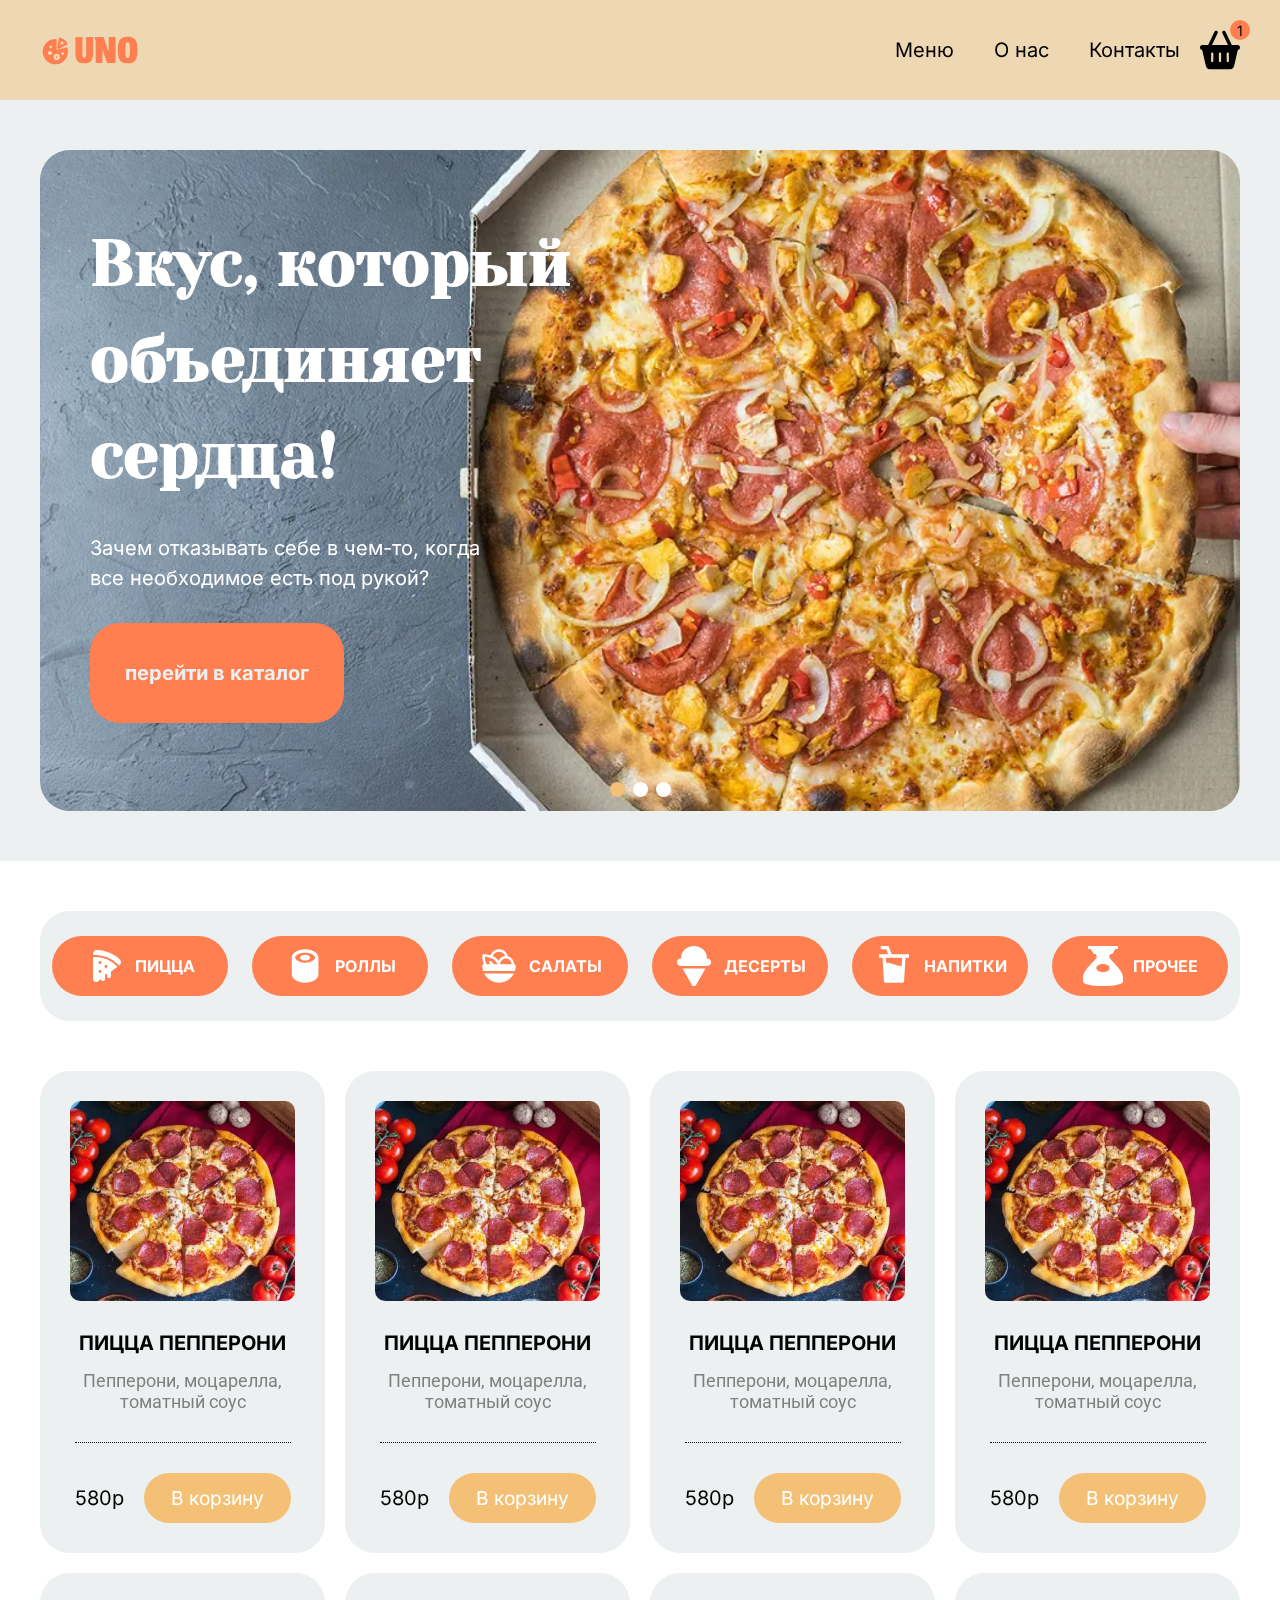
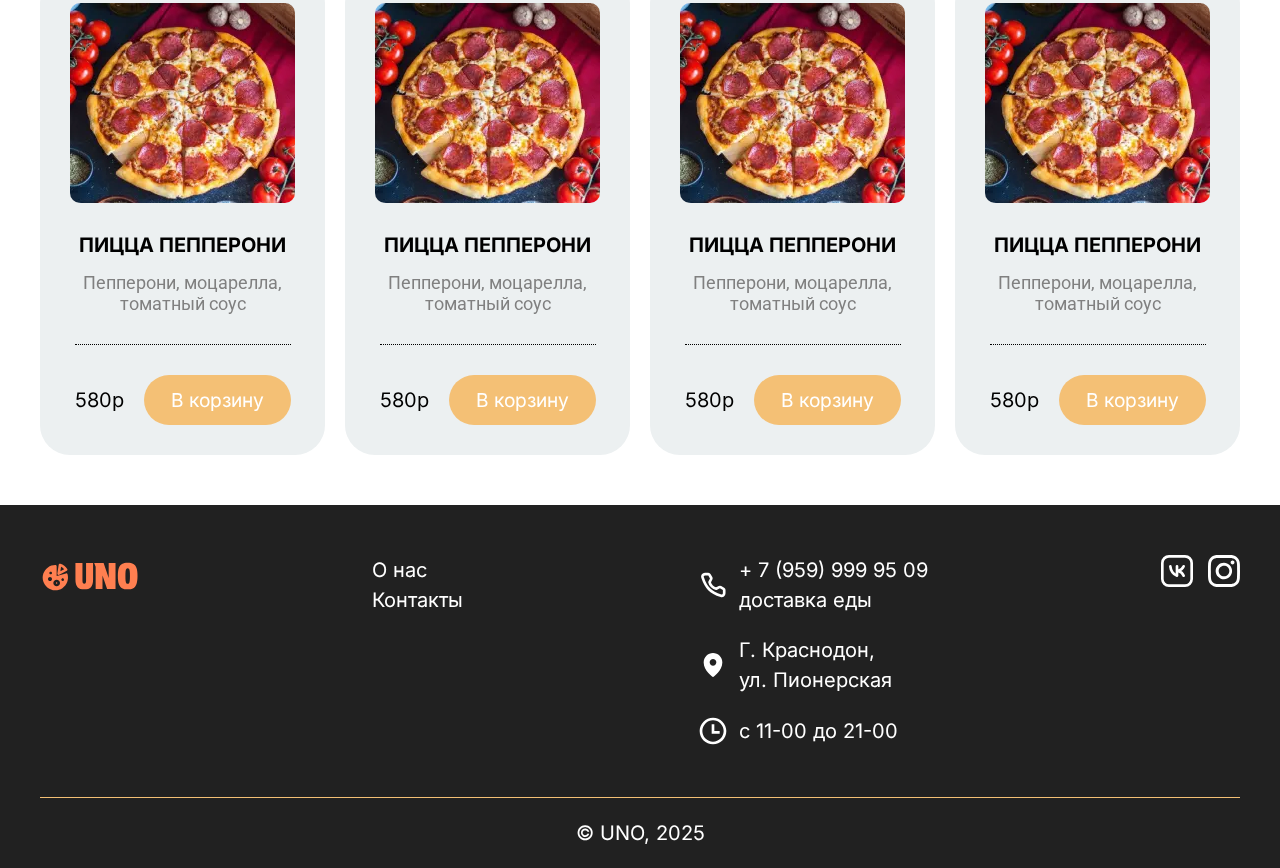
==== commit b94346da: "some fix" ====
--- a/client/index.html
+++ b/client/index.html
@@ -6,7 +6,7 @@
     <meta name="viewport"
         content="width=device-width, user-scalable=no, initial-scale=1.0, maximum-scale=1.0, minimum-scale=1.0">
     <title>UNO - лучшая пиццерия в городе</title>
-    <link rel="stylesheet" href="./css/main.min.css">
+    <link rel="stylesheet" href="./css/main.css">
 </head>
 
 <body>
--- a/client/css/main.css
+++ b/client/css/main.css
@@ -0,0 +1 @@
+:root{--container-max-width: 1200px;--container-padding-inline: 15px;--header-height: 100px;--link-color-hover: #FF7F50;--black: #212121;--white: #ffffff;--grey: #ECF0F1;--orange: #FF7F50;--red: #C0392B;--yellow: #f4c075;--green: #A2D9CE;--blue: #3498DB;--body-bg: #ffffff;--logo-color: #FF7F50;--header-bg: #E49133;--header-link-color: #000000;--header-link-hover-color: #FF7F50;--header-bg-cart-button: #000000;--header-bg-cart-button-hover: #f4c075;--footer-bg: #212121;--hero-color: #ffffff;--hero-bg: #ECF0F1;--hero-button-color: #ECF0F1;--hero-button-color-hover: #ffffff;--hero-button-bg: #FF7F50;--hero-button-bg-hover: #f4c075;--catalog-bg-tabs: #ECF0F1;--catalog-bg-button: #FF7F50;--catalog-bg-button-hover: #f4c075;--catalog-button-color: #ffffff;--catalog-button-color-hover: #ffffff;--card-bg-color: #ECF0F1;--card-title-color: #000000;--card-text-color: gray;--card-price-color: #000000;--card-button-color: #ffffff;--card-button-color-hover: #ECF0F1;--card-button-bg-color: #f4c075;--card-button-bg-color-hover: #FF7F50}@font-face{font-family:swiper-icons;src:url("data:application/font-woff;charset=utf-8;base64, [base64]//wADZ2x5ZgAAAywAAADMAAAD2MHtryVoZWFkAAABbAAAADAAAAA2E2+eoWhoZWEAAAGcAAAAHwAAACQC9gDzaG10eAAAAigAAAAZAAAArgJkABFsb2NhAAAC0AAAAFoAAABaFQAUGG1heHAAAAG8AAAAHwAAACAAcABAbmFtZQAAA/gAAAE5AAACXvFdBwlwb3N0AAAFNAAAAGIAAACE5s74hXjaY2BkYGAAYpf5Hu/j+W2+MnAzMYDAzaX6QjD6/4//Bxj5GA8AuRwMYGkAPywL13jaY2BkYGA88P8Agx4j+/8fQDYfA1AEBWgDAIB2BOoAeNpjYGRgYNBh4GdgYgABEMnIABJzYNADCQAACWgAsQB42mNgYfzCOIGBlYGB0YcxjYGBwR1Kf2WQZGhhYGBiYGVmgAFGBiQQkOaawtDAoMBQxXjg/wEGPcYDDA4wNUA2CCgwsAAAO4EL6gAAeNpj2M0gyAACqxgGNWBkZ2D4/wMA+xkDdgAAAHjaY2BgYGaAYBkGRgYQiAHyGMF8FgYHIM3DwMHABGQrMOgyWDLEM1T9/w8UBfEMgLzE////P/5//f/V/xv+r4eaAAeMbAxwIUYmIMHEgKYAYjUcsDAwsLKxc3BycfPw8jEQA/[base64]/uznmfPFBNODM2K7MTQ45YEAZqGP81AmGGcF3iPqOop0r1SPTaTbVkfUe4HXj97wYE+yNwWYxwWu4v1ugWHgo3S1XdZEVqWM7ET0cfnLGxWfkgR42o2PvWrDMBSFj/IHLaF0zKjRgdiVMwScNRAoWUoH78Y2icB/yIY09An6AH2Bdu/UB+yxopYshQiEvnvu0dURgDt8QeC8PDw7Fpji3fEA4z/PEJ6YOB5hKh4dj3EvXhxPqH/SKUY3rJ7srZ4FZnh1PMAtPhwP6fl2PMJMPDgeQ4rY8YT6Gzao0eAEA409DuggmTnFnOcSCiEiLMgxCiTI6Cq5DZUd3Qmp10vO0LaLTd2cjN4fOumlc7lUYbSQcZFkutRG7g6JKZKy0RmdLY680CDnEJ+UMkpFFe1RN7nxdVpXrC4aTtnaurOnYercZg2YVmLN/d/gczfEimrE/fs/bOuq29Zmn8tloORaXgZgGa78yO9/cnXm2BpaGvq25Dv9S4E9+5SIc9PqupJKhYFSSl47+Qcr1mYNAAAAeNptw0cKwkAAAMDZJA8Q7OUJvkLsPfZ6zFVERPy8qHh2YER+3i/BP83vIBLLySsoKimrqKqpa2hp6+jq6RsYGhmbmJqZSy0sraxtbO3sHRydnEMU4uR6yx7JJXveP7WrDycAAAAAAAH//wACeNpjYGRgYOABYhkgZgJCZgZNBkYGLQZtIJsFLMYAAAw3ALgAeNolizEKgDAQBCchRbC2sFER0YD6qVQiBCv/H9ezGI6Z5XBAw8CBK/m5iQQVauVbXLnOrMZv2oLdKFa8Pjuru2hJzGabmOSLzNMzvutpB3N42mNgZGBg4GKQYzBhYMxJLMlj4GBgAYow/P/PAJJhLM6sSoWKfWCAAwDAjgbRAAB42mNgYGBkAIIbCZo5IPrmUn0hGA0AO8EFTQAA");font-weight:400;font-style:normal}:root{--swiper-theme-color: #007aff }:host{position:relative;display:block;margin-left:auto;margin-right:auto;z-index:1}.swiper{margin-left:auto;margin-right:auto;position:relative;overflow:hidden;list-style:none;padding:0;z-index:1;display:block}.swiper-vertical>.swiper-wrapper{flex-direction:column}.swiper-wrapper{position:relative;width:100%;height:100%;z-index:1;display:flex;transition-property:transform;transition-timing-function:var(--swiper-wrapper-transition-timing-function, initial);box-sizing:content-box}.swiper-android .swiper-slide,.swiper-ios .swiper-slide,.swiper-wrapper{transform:translate3d(0px, 0, 0)}.swiper-horizontal{touch-action:pan-y}.swiper-vertical{touch-action:pan-x}.swiper-slide{flex-shrink:0;width:100%;height:100%;position:relative;transition-property:transform;display:block}.swiper-slide-invisible-blank{visibility:hidden}.swiper-autoheight,.swiper-autoheight .swiper-slide{height:auto}.swiper-autoheight .swiper-wrapper{align-items:flex-start;transition-property:transform,height}.swiper-backface-hidden .swiper-slide{transform:translateZ(0);-webkit-backface-visibility:hidden;backface-visibility:hidden}.swiper-3d.swiper-css-mode .swiper-wrapper{perspective:1200px}.swiper-3d .swiper-wrapper{transform-style:preserve-3d}.swiper-3d{perspective:1200px}.swiper-3d .swiper-cube-shadow,.swiper-3d .swiper-slide{transform-style:preserve-3d}.swiper-css-mode>.swiper-wrapper{overflow:auto;scrollbar-width:none;-ms-overflow-style:none}.swiper-css-mode>.swiper-wrapper::-webkit-scrollbar{display:none}.swiper-css-mode>.swiper-wrapper>.swiper-slide{scroll-snap-align:start start}.swiper-css-mode.swiper-horizontal>.swiper-wrapper{scroll-snap-type:x mandatory}.swiper-css-mode.swiper-vertical>.swiper-wrapper{scroll-snap-type:y mandatory}.swiper-css-mode.swiper-free-mode>.swiper-wrapper{scroll-snap-type:none}.swiper-css-mode.swiper-free-mode>.swiper-wrapper>.swiper-slide{scroll-snap-align:none}.swiper-css-mode.swiper-centered>.swiper-wrapper::before{content:"";flex-shrink:0;order:9999}.swiper-css-mode.swiper-centered>.swiper-wrapper>.swiper-slide{scroll-snap-align:center center;scroll-snap-stop:always}.swiper-css-mode.swiper-centered.swiper-horizontal>.swiper-wrapper>.swiper-slide:first-child{margin-inline-start:var(--swiper-centered-offset-before)}.swiper-css-mode.swiper-centered.swiper-horizontal>.swiper-wrapper::before{height:100%;min-height:1px;width:var(--swiper-centered-offset-after)}.swiper-css-mode.swiper-centered.swiper-vertical>.swiper-wrapper>.swiper-slide:first-child{margin-block-start:var(--swiper-centered-offset-before)}.swiper-css-mode.swiper-centered.swiper-vertical>.swiper-wrapper::before{width:100%;min-width:1px;height:var(--swiper-centered-offset-after)}.swiper-3d .swiper-slide-shadow,.swiper-3d .swiper-slide-shadow-bottom,.swiper-3d .swiper-slide-shadow-left,.swiper-3d .swiper-slide-shadow-right,.swiper-3d .swiper-slide-shadow-top{position:absolute;left:0;top:0;width:100%;height:100%;pointer-events:none;z-index:10}.swiper-3d .swiper-slide-shadow{background:rgba(0,0,0,.15)}.swiper-3d .swiper-slide-shadow-left{background-image:linear-gradient(to left, rgba(0, 0, 0, 0.5), rgba(0, 0, 0, 0))}.swiper-3d .swiper-slide-shadow-right{background-image:linear-gradient(to right, rgba(0, 0, 0, 0.5), rgba(0, 0, 0, 0))}.swiper-3d .swiper-slide-shadow-top{background-image:linear-gradient(to top, rgba(0, 0, 0, 0.5), rgba(0, 0, 0, 0))}.swiper-3d .swiper-slide-shadow-bottom{background-image:linear-gradient(to bottom, rgba(0, 0, 0, 0.5), rgba(0, 0, 0, 0))}.swiper-lazy-preloader{width:42px;height:42px;position:absolute;left:50%;top:50%;margin-left:-21px;margin-top:-21px;z-index:10;transform-origin:50%;box-sizing:border-box;border:4px solid var(--swiper-preloader-color, var(--swiper-theme-color));border-radius:50%;border-top-color:rgba(0,0,0,0)}.swiper-watch-progress .swiper-slide-visible .swiper-lazy-preloader,.swiper:not(.swiper-watch-progress) .swiper-lazy-preloader{animation:swiper-preloader-spin 1s infinite linear}.swiper-lazy-preloader-white{--swiper-preloader-color: #fff }.swiper-lazy-preloader-black{--swiper-preloader-color: #000 }@keyframes swiper-preloader-spin{0%{transform:rotate(0deg)}100%{transform:rotate(360deg)}}.swiper-virtual .swiper-slide{-webkit-backface-visibility:hidden;transform:translateZ(0)}.swiper-virtual.swiper-css-mode .swiper-wrapper::after{content:"";position:absolute;left:0;top:0;pointer-events:none}.swiper-virtual.swiper-css-mode.swiper-horizontal .swiper-wrapper::after{height:1px;width:var(--swiper-virtual-size)}.swiper-virtual.swiper-css-mode.swiper-vertical .swiper-wrapper::after{width:1px;height:var(--swiper-virtual-size)}:root{--swiper-navigation-size: 44px }.swiper-button-next,.swiper-button-prev{position:absolute;top:var(--swiper-navigation-top-offset, 50%);width:calc(var(--swiper-navigation-size)/44*27);height:var(--swiper-navigation-size);margin-top:calc(0px - var(--swiper-navigation-size)/2);z-index:10;cursor:pointer;display:flex;align-items:center;justify-content:center;color:var(--swiper-navigation-color, var(--swiper-theme-color))}.swiper-button-next.swiper-button-disabled,.swiper-button-prev.swiper-button-disabled{opacity:.35;cursor:auto;pointer-events:none}.swiper-button-next.swiper-button-hidden,.swiper-button-prev.swiper-button-hidden{opacity:0;cursor:auto;pointer-events:none}.swiper-navigation-disabled .swiper-button-next,.swiper-navigation-disabled .swiper-button-prev{display:none !important}.swiper-button-next svg,.swiper-button-prev svg{width:100%;height:100%;object-fit:contain;transform-origin:center}.swiper-rtl .swiper-button-next svg,.swiper-rtl .swiper-button-prev svg{transform:rotate(180deg)}.swiper-button-prev,.swiper-rtl .swiper-button-next{left:var(--swiper-navigation-sides-offset, 10px);right:auto}.swiper-button-next,.swiper-rtl .swiper-button-prev{right:var(--swiper-navigation-sides-offset, 10px);left:auto}.swiper-button-lock{display:none}.swiper-button-next:after,.swiper-button-prev:after{font-family:swiper-icons;font-size:var(--swiper-navigation-size);text-transform:none !important;letter-spacing:0;font-variant:initial;line-height:1}.swiper-button-prev:after,.swiper-rtl .swiper-button-next:after{content:"prev"}.swiper-button-next,.swiper-rtl .swiper-button-prev{right:var(--swiper-navigation-sides-offset, 10px);left:auto}.swiper-button-next:after,.swiper-rtl .swiper-button-prev:after{content:"next"}.swiper-pagination{position:absolute;text-align:center;transition:.3s opacity;transform:translate3d(0, 0, 0);z-index:10}.swiper-pagination.swiper-pagination-hidden{opacity:0}.swiper-pagination-disabled>.swiper-pagination,.swiper-pagination.swiper-pagination-disabled{display:none !important}.swiper-horizontal>.swiper-pagination-bullets,.swiper-pagination-bullets.swiper-pagination-horizontal,.swiper-pagination-custom,.swiper-pagination-fraction{bottom:var(--swiper-pagination-bottom, 8px);top:var(--swiper-pagination-top, auto);left:0;width:100%}.swiper-pagination-bullets-dynamic{overflow:hidden;font-size:0}.swiper-pagination-bullets-dynamic .swiper-pagination-bullet{transform:scale(0.33);position:relative}.swiper-pagination-bullets-dynamic .swiper-pagination-bullet-active{transform:scale(1)}.swiper-pagination-bullets-dynamic .swiper-pagination-bullet-active-main{transform:scale(1)}.swiper-pagination-bullets-dynamic .swiper-pagination-bullet-active-prev{transform:scale(0.66)}.swiper-pagination-bullets-dynamic .swiper-pagination-bullet-active-prev-prev{transform:scale(0.33)}.swiper-pagination-bullets-dynamic .swiper-pagination-bullet-active-next{transform:scale(0.66)}.swiper-pagination-bullets-dynamic .swiper-pagination-bullet-active-next-next{transform:scale(0.33)}.swiper-pagination-bullet{width:var(--swiper-pagination-bullet-width, var(--swiper-pagination-bullet-size, 8px));height:var(--swiper-pagination-bullet-height, var(--swiper-pagination-bullet-size, 8px));display:inline-block;border-radius:var(--swiper-pagination-bullet-border-radius, 50%);background:var(--swiper-pagination-bullet-inactive-color, #000);opacity:var(--swiper-pagination-bullet-inactive-opacity, 0.2)}button.swiper-pagination-bullet{border:none;margin:0;padding:0;box-shadow:none;-webkit-appearance:none;appearance:none}.swiper-pagination-clickable .swiper-pagination-bullet{cursor:pointer}.swiper-pagination-bullet:only-child{display:none !important}.swiper-pagination-bullet-active{opacity:var(--swiper-pagination-bullet-opacity, 1);background:var(--swiper-pagination-color, var(--swiper-theme-color))}.swiper-pagination-vertical.swiper-pagination-bullets,.swiper-vertical>.swiper-pagination-bullets{right:var(--swiper-pagination-right, 8px);left:var(--swiper-pagination-left, auto);top:50%;transform:translate3d(0px, -50%, 0)}.swiper-pagination-vertical.swiper-pagination-bullets .swiper-pagination-bullet,.swiper-vertical>.swiper-pagination-bullets .swiper-pagination-bullet{margin:var(--swiper-pagination-bullet-vertical-gap, 6px) 0;display:block}.swiper-pagination-vertical.swiper-pagination-bullets.swiper-pagination-bullets-dynamic,.swiper-vertical>.swiper-pagination-bullets.swiper-pagination-bullets-dynamic{top:50%;transform:translateY(-50%);width:8px}.swiper-pagination-vertical.swiper-pagination-bullets.swiper-pagination-bullets-dynamic .swiper-pagination-bullet,.swiper-vertical>.swiper-pagination-bullets.swiper-pagination-bullets-dynamic .swiper-pagination-bullet{display:inline-block;transition:.2s transform,.2s top}.swiper-horizontal>.swiper-pagination-bullets .swiper-pagination-bullet,.swiper-pagination-horizontal.swiper-pagination-bullets .swiper-pagination-bullet{margin:0 var(--swiper-pagination-bullet-horizontal-gap, 4px)}.swiper-horizontal>.swiper-pagination-bullets.swiper-pagination-bullets-dynamic,.swiper-pagination-horizontal.swiper-pagination-bullets.swiper-pagination-bullets-dynamic{left:50%;transform:translateX(-50%);white-space:nowrap}.swiper-horizontal>.swiper-pagination-bullets.swiper-pagination-bullets-dynamic .swiper-pagination-bullet,.swiper-pagination-horizontal.swiper-pagination-bullets.swiper-pagination-bullets-dynamic .swiper-pagination-bullet{transition:.2s transform,.2s left}.swiper-horizontal.swiper-rtl>.swiper-pagination-bullets-dynamic .swiper-pagination-bullet{transition:.2s transform,.2s right}.swiper-pagination-fraction{color:var(--swiper-pagination-fraction-color, inherit)}.swiper-pagination-progressbar{background:var(--swiper-pagination-progressbar-bg-color, rgba(0, 0, 0, 0.25));position:absolute}.swiper-pagination-progressbar .swiper-pagination-progressbar-fill{background:var(--swiper-pagination-color, var(--swiper-theme-color));position:absolute;left:0;top:0;width:100%;height:100%;transform:scale(0);transform-origin:left top}.swiper-rtl .swiper-pagination-progressbar .swiper-pagination-progressbar-fill{transform-origin:right top}.swiper-horizontal>.swiper-pagination-progressbar,.swiper-pagination-progressbar.swiper-pagination-horizontal,.swiper-pagination-progressbar.swiper-pagination-vertical.swiper-pagination-progressbar-opposite,.swiper-vertical>.swiper-pagination-progressbar.swiper-pagination-progressbar-opposite{width:100%;height:var(--swiper-pagination-progressbar-size, 4px);left:0;top:0}.swiper-horizontal>.swiper-pagination-progressbar.swiper-pagination-progressbar-opposite,.swiper-pagination-progressbar.swiper-pagination-horizontal.swiper-pagination-progressbar-opposite,.swiper-pagination-progressbar.swiper-pagination-vertical,.swiper-vertical>.swiper-pagination-progressbar{width:var(--swiper-pagination-progressbar-size, 4px);height:100%;left:0;top:0}.swiper-pagination-lock{display:none}.swiper-scrollbar{border-radius:var(--swiper-scrollbar-border-radius, 10px);position:relative;touch-action:none;background:var(--swiper-scrollbar-bg-color, rgba(0, 0, 0, 0.1))}.swiper-scrollbar-disabled>.swiper-scrollbar,.swiper-scrollbar.swiper-scrollbar-disabled{display:none !important}.swiper-horizontal>.swiper-scrollbar,.swiper-scrollbar.swiper-scrollbar-horizontal{position:absolute;left:var(--swiper-scrollbar-sides-offset, 1%);bottom:var(--swiper-scrollbar-bottom, 4px);top:var(--swiper-scrollbar-top, auto);z-index:50;height:var(--swiper-scrollbar-size, 4px);width:calc(100% - 2*var(--swiper-scrollbar-sides-offset, 1%))}.swiper-scrollbar.swiper-scrollbar-vertical,.swiper-vertical>.swiper-scrollbar{position:absolute;left:var(--swiper-scrollbar-left, auto);right:var(--swiper-scrollbar-right, 4px);top:var(--swiper-scrollbar-sides-offset, 1%);z-index:50;width:var(--swiper-scrollbar-size, 4px);height:calc(100% - 2*var(--swiper-scrollbar-sides-offset, 1%))}.swiper-scrollbar-drag{height:100%;width:100%;position:relative;background:var(--swiper-scrollbar-drag-bg-color, rgba(0, 0, 0, 0.5));border-radius:var(--swiper-scrollbar-border-radius, 10px);left:0;top:0}.swiper-scrollbar-cursor-drag{cursor:move}.swiper-scrollbar-lock{display:none}.swiper-zoom-container{width:100%;height:100%;display:flex;justify-content:center;align-items:center;text-align:center}.swiper-zoom-container>canvas,.swiper-zoom-container>img,.swiper-zoom-container>svg{max-width:100%;max-height:100%;object-fit:contain}.swiper-slide-zoomed{cursor:move;touch-action:none}.swiper .swiper-notification{position:absolute;left:0;top:0;pointer-events:none;opacity:0;z-index:-1000}.swiper-free-mode>.swiper-wrapper{transition-timing-function:ease-out;margin:0 auto}.swiper-grid>.swiper-wrapper{flex-wrap:wrap}.swiper-grid-column>.swiper-wrapper{flex-wrap:wrap;flex-direction:column}.swiper-fade.swiper-free-mode .swiper-slide{transition-timing-function:ease-out}.swiper-fade .swiper-slide{pointer-events:none;transition-property:opacity}.swiper-fade .swiper-slide .swiper-slide{pointer-events:none}.swiper-fade .swiper-slide-active{pointer-events:auto}.swiper-fade .swiper-slide-active .swiper-slide-active{pointer-events:auto}.swiper.swiper-cube{overflow:visible}.swiper-cube .swiper-slide{pointer-events:none;-webkit-backface-visibility:hidden;backface-visibility:hidden;z-index:1;visibility:hidden;transform-origin:0 0;width:100%;height:100%}.swiper-cube .swiper-slide .swiper-slide{pointer-events:none}.swiper-cube.swiper-rtl .swiper-slide{transform-origin:100% 0}.swiper-cube .swiper-slide-active,.swiper-cube .swiper-slide-active .swiper-slide-active{pointer-events:auto}.swiper-cube .swiper-slide-active,.swiper-cube .swiper-slide-next,.swiper-cube .swiper-slide-prev{pointer-events:auto;visibility:visible}.swiper-cube .swiper-cube-shadow{position:absolute;left:0;bottom:0px;width:100%;height:100%;opacity:.6;z-index:0}.swiper-cube .swiper-cube-shadow:before{content:"";background:#000;position:absolute;left:0;top:0;bottom:0;right:0;filter:blur(50px)}.swiper-cube .swiper-slide-next+.swiper-slide{pointer-events:auto;visibility:visible}.swiper-cube .swiper-slide-shadow-cube.swiper-slide-shadow-bottom,.swiper-cube .swiper-slide-shadow-cube.swiper-slide-shadow-left,.swiper-cube .swiper-slide-shadow-cube.swiper-slide-shadow-right,.swiper-cube .swiper-slide-shadow-cube.swiper-slide-shadow-top{z-index:0;-webkit-backface-visibility:hidden;backface-visibility:hidden}.swiper.swiper-flip{overflow:visible}.swiper-flip .swiper-slide{pointer-events:none;-webkit-backface-visibility:hidden;backface-visibility:hidden;z-index:1}.swiper-flip .swiper-slide .swiper-slide{pointer-events:none}.swiper-flip .swiper-slide-active,.swiper-flip .swiper-slide-active .swiper-slide-active{pointer-events:auto}.swiper-flip .swiper-slide-shadow-flip.swiper-slide-shadow-bottom,.swiper-flip .swiper-slide-shadow-flip.swiper-slide-shadow-left,.swiper-flip .swiper-slide-shadow-flip.swiper-slide-shadow-right,.swiper-flip .swiper-slide-shadow-flip.swiper-slide-shadow-top{z-index:0;-webkit-backface-visibility:hidden;backface-visibility:hidden}.swiper-creative .swiper-slide{-webkit-backface-visibility:hidden;backface-visibility:hidden;overflow:hidden;transition-property:transform,opacity,height}.swiper.swiper-cards{overflow:visible}.swiper-cards .swiper-slide{transform-origin:center bottom;-webkit-backface-visibility:hidden;backface-visibility:hidden;overflow:hidden}*,*::before,*::after{box-sizing:border-box}:where(ul,ol):where([class]){padding-left:0}body,:where(blockquote,figure):where([class]){margin:0}:where(h1,h2,h3,h4,h5,h6,p,ul,ol,dl):where([class]){margin-block:0}:where(dd[class]){margin-left:0}:where(fieldset[class]){margin-left:0;padding:0;border:none}:where(ul[class]){list-style:none}p{--paragraphMarginBottom: 24px;margin-block:0}p:where(:not([class]):not(:last-child)){margin-bottom:var(--paragraphMarginBottom)}img{display:block;max-width:100%}input,textarea,select,button{font:inherit}html{height:100%;scroll-behavior:smooth}body{min-height:100%;line-height:1.5}svg *[fill]{fill:currentColor}svg *[stroke]{stroke:currentColor}svg *{transition-property:fill,stroke}@media(prefers-reduced-motion: reduce){*{animation-duration:.01ms !important;animation-iteration-count:1 !important;transition-duration:.01ms !important;scroll-behavior:auto !important}}*{-webkit-tap-highlight-color:rgba(0,0,0,0)}body{display:flex;flex-direction:column;background-color:var(--body-bg);font-family:"Inter",sans-serif}body.no-scroll{overflow:hidden}.orange{color:var(--orange)}.red{color:var(--red)}@font-face{font-display:swap;font-family:"Inter";font-style:normal;font-weight:400;src:url("../fonts/inter-v18-cyrillic_latin-regular.woff2") format("woff2")}@font-face{font-display:swap;font-family:"Inter";font-style:normal;font-weight:700;src:url("../fonts/inter-v18-cyrillic_latin-700.woff2") format("woff2")}@font-face{font-display:swap;font-family:"Roboto";font-style:normal;font-weight:400;src:url("../fonts/roboto-v47-cyrillic_latin-regular.woff2") format("woff2")}@font-face{font-family:"Yeseva One";src:url("../fonts/YesevaOne-Regular.woff2") format("woff2");font-weight:normal;font-style:normal;font-display:swap}.container{max-width:calc(var(--container-max-width) + var(--container-padding-inline)*2);width:100%;margin-inline:auto;padding-inline:var(--container-padding-inline)}.visually-hidden{position:absolute;width:1px;height:1px;margin:-1px;border:0;padding:0;white-space:nowrap;clip-path:inset(100%);clip:rect(0 0 0 0);overflow:hidden}.logo{display:flex;height:100%}.logo__link{display:flex;justify-content:center;align-items:center}.logo svg path{fill:var(--logo-color)}.nav__link{text-decoration:none;font-size:1.25rem}.card{background-color:var(--card-bg-color);display:flex;flex-direction:column;align-items:center;padding:30px;border-radius:30px}.card__image{object-fit:cover;aspect-ratio:225/200;border-radius:10px;margin-bottom:30px}.card__content{display:flex;flex-direction:column;align-items:center;flex-grow:1}.card__title{font-size:1.25rem;line-height:1.5rem;margin-bottom:15px;text-transform:uppercase;text-align:center;color:var(--card-title-color)}.card__description{max-width:205px;text-align:center;font-size:1.125rem;line-height:1.3125rem;color:var(--card-text-color);font-family:"Roboto",sans-serif;margin-bottom:30px}.card__bottom{display:flex;justify-content:space-between;align-items:center;margin-top:auto;border-top:1px dotted #000;padding-top:30px;gap:20px}.card__price{font-size:1.25rem;color:var(--card-price-color)}.card__button{font-size:clamp(.875rem,.7679rem + .5357vw,1.25rem);border:none;border-radius:30px;cursor:pointer;height:50px;padding-inline:27px;background-color:var(--card-button-bg-color);color:var(--card-button-color);transition:all .3s ease}@media(hover: hover){.card__button:hover:not(:disabled){background-color:var(--card-button-bg-color-hover);color:var(--card-button-color-hover)}}@media(hover: none){.card__button:active:not(:disabled){background-color:var(--card-button-bg-color-hover);color:var(--card-button-color-hover)}}.header{display:flex;min-height:var(--header-height);position:sticky;top:0;z-index:3;transition:transform .3s ease-in-out;backdrop-filter:blur(16px) saturate(180%);-webkit-backdrop-filter:blur(16px) saturate(180%);background-color:rgba(244,192,117,.5)}.header__container{display:flex;align-items:center}@media only screen and (max-width: 1024px){.header__container{justify-content:space-between}}.header__mobile-button{display:none;position:relative;z-index:3;width:40px;height:40px;border:none;background:rgba(0,0,0,0);padding:0}@media only screen and (max-width: 1024px){.header__mobile-button{display:block}}.header__mobile-button span{position:absolute;display:block;height:3px;width:40px;background-color:#000;transition:transform .3s ease}.header__mobile-button span:nth-child(1){transform:translateY(-10px)}.header__mobile-button span:nth-child(3){transform:translateY(10px)}.header__nav{height:100%;flex-grow:1;margin-right:20px}@media only screen and (max-width: 1024px){.header__nav{position:absolute;right:0;left:0;top:-100vh;height:100vh;background-color:var(--orange);width:100%;transition:transform .3s ease;z-index:2}}.header__nav-list{height:100%;display:flex;align-items:center;justify-content:flex-end;gap:40px}@media only screen and (max-width: 1024px){.header__nav-list{justify-content:center;flex-direction:column;gap:0}}.header__nav-item{height:100%}@media only screen and (max-width: 1024px){.header__nav-item{height:50px;width:100%}}.header__nav-link{display:flex;justify-content:center;align-items:center;height:100%;font-size:1.25rem;text-decoration:none;color:var(--header-link-color);transition:color .3s ease}.header__nav-link:hover{color:var(--header-link-hover-color)}.header__nav-link--orange{color:var(--orange)}.header__nav-link--orange:hover{color:#ff6127}@media only screen and (max-width: 1024px){.header__nav-link{font-size:2.125rem;color:var(--white)}}.header__buttons{display:flex;align-items:center}.header__button{display:flex;align-items:center;justify-content:center;border:none;background:none;padding:0;cursor:pointer;width:40px;height:40px;position:relative}.header__button svg path{fill:var(--header-bg-cart-button);transition:fill .3s ease}.header__button:hover svg path{fill:var(--header-bg-cart-button-hover)}.header__button-count{display:block;top:-10px;right:-10px;width:20px;height:20px;border-radius:50%;font-size:.875rem;position:absolute;background-color:var(--orange)}.header.open .header__nav{transform:translateY(100%)}.header.open .header__mobile-button span:nth-child(1){transform:translateY(0) rotate(45deg)}.header.open .header__mobile-button span:nth-child(2){opacity:0}.header.open .header__mobile-button span:nth-child(3){transform:translateY(0) rotate(-45deg)}.main{flex-grow:1}.catalog{overflow-x:hidden;padding-top:50px}.catalog__tabs-list{background-color:var(--catalog-bg-tabs);display:grid;grid-template-columns:repeat(6, 1fr);justify-items:stretch;padding-top:25px;padding-bottom:25px;position:relative;z-index:1;border-radius:30px;padding-inline:12px;gap:24px;overflow:scroll;-webkit-overflow-scrolling:touch;-ms-overflow-style:none;scrollbar-width:none}.catalog__tabs-list::-webkit-scrollbar{display:none}.catalog__tabs-list::-ms-scrollbar{display:none}.catalog__tabs-button{display:flex;align-items:center;justify-content:center;font-weight:700;height:60px;text-decoration:none;text-transform:uppercase;transition:color .3s ease,background-color .3s ease;gap:10px;border-radius:30px;padding-inline:15px;background-color:var(--catalog-bg-button);color:var(--catalog-button-color);transition:all .3s ease}@media(hover: hover){.catalog__tabs-button:hover:not(:disabled){background-color:var(--catalog-bg-button-hover);color:var(--catalog-button-color-hover)}}@media(hover: none){.catalog__tabs-button:active:not(:disabled){background-color:var(--catalog-bg-button-hover);color:var(--catalog-button-color-hover)}}@media only screen and (max-width: 1024px){.catalog__tabs-button{font-size:.875rem;height:50px}}.catalog__tabs-icon{width:40px;height:40px}.catalog__tabs-icon path{fill:#fff}.catalog__tab-grid{padding-top:50px;padding-bottom:50px;display:grid;grid-template-columns:repeat(auto-fit, minmax(285px, 1fr));gap:20px}.hero{display:flex;justify-content:center;align-items:center;margin-top:-100px;padding-top:150px;padding-bottom:50px;background-color:var(--hero-bg);color:#000}.hero__content{position:relative;z-index:2;display:flex;flex-direction:column;gap:30px;justify-content:center;height:100%;padding:50px 50px 43px 50px;border-radius:30px;background-position:center;background-size:cover;background-repeat:no-repeat;color:var(--hero-color);font-size:1.25rem;backdrop-filter:blur(10px)}@media only screen and (max-width: 1024px){.hero__content{padding:30px 30px 30px 30px;font-size:1rem}}@media only screen and (max-width: 600px){.hero__content{font-size:.875rem}}.hero__content--1{background-image:url("../images/hero/slider/slider-bg-1.webp")}.hero__content--2{background-image:url("../images/hero/slider/slider-bg-2.webp")}.hero__content--3{background-image:url("../images/hero/slider/slider-bg-3.webp")}.hero__title{max-width:500px;font-size:4rem;font-family:"Yeseva One",sans-serif;line-height:1.5}@media only screen and (max-width: 1024px){.hero__title{font-size:3.1875rem}}@media only screen and (max-width: 600px){.hero__title{font-size:2rem}}.hero__description{max-width:400px}.hero__button{display:flex;justify-content:center;align-items:center;align-self:flex-start;height:100px;padding-inline:35px;border-radius:30px;font-weight:700;text-decoration:none;background-color:var(--hero-button-bg);color:var(--hero-button-color);transition:all .3s ease}@media(hover: hover){.hero__button:hover:not(:disabled){background-color:var(--hero-button-bg-hover);color:var(--hero-button-color-hover)}}@media(hover: none){.hero__button:active:not(:disabled){background-color:var(--hero-button-bg-hover);color:var(--hero-button-color-hover)}}@media only screen and (max-width: 1024px){.hero__button{height:80px}}@media only screen and (max-width: 600px){.hero__button{align-self:auto;height:60px;padding-inline:25px}}.swiper{width:100%;min-height:540px}@media only screen and (max-width: 600px){.swiper{min-height:300px}}.swiper-slide{height:auto}span.swiper-pagination-bullet.swiper-pagination-bullet-active{background-color:#f4c075;opacity:1}.swiper-pagination-bullet{width:15px;height:15px;background-color:#fff;opacity:1}@media only screen and (max-width: 600px){.swiper-pagination-bullet{width:5px;height:5px}}.footer{background-color:var(--footer-bg);padding-top:50px;color:var(--white);font-size:1.25rem}@media only screen and (max-width: 1024px){.footer{font-size:1rem}}@media only screen and (max-width: 768px){.footer{padding-top:25px;font-size:.875rem}}.footer__grid{display:flex;justify-content:space-between;margin-bottom:50px;gap:60px}@media only screen and (max-width: 768px){.footer__grid{gap:30px;justify-content:center;align-items:center;flex-direction:column;margin-bottom:30px}}.footer__contacts-list{display:flex;flex-direction:column;gap:20px}.footer__contacts-link{display:flex;align-items:center;gap:10px;text-decoration:none;color:inherit;transition:color .3s ease}.footer__contacts-link:hover{color:var(--link-color-hover)}.footer__social-list{justify-self:end;display:flex;gap:15px}.footer__social-link{display:flex;justify-content:center;align-items:center;color:#fff;transition:color .3s ease}.footer__social-link:hover{color:var(--link-color-hover)}.footer__copyright{text-align:center;border-top:1px solid var(--yellow);padding-top:20px;padding-bottom:20px}.footer .nav__link{color:var(--white);transition:color .3s ease}.footer .nav__link:hover{color:var(--link-color-hover)}/*# sourceMappingURL=main.css.map */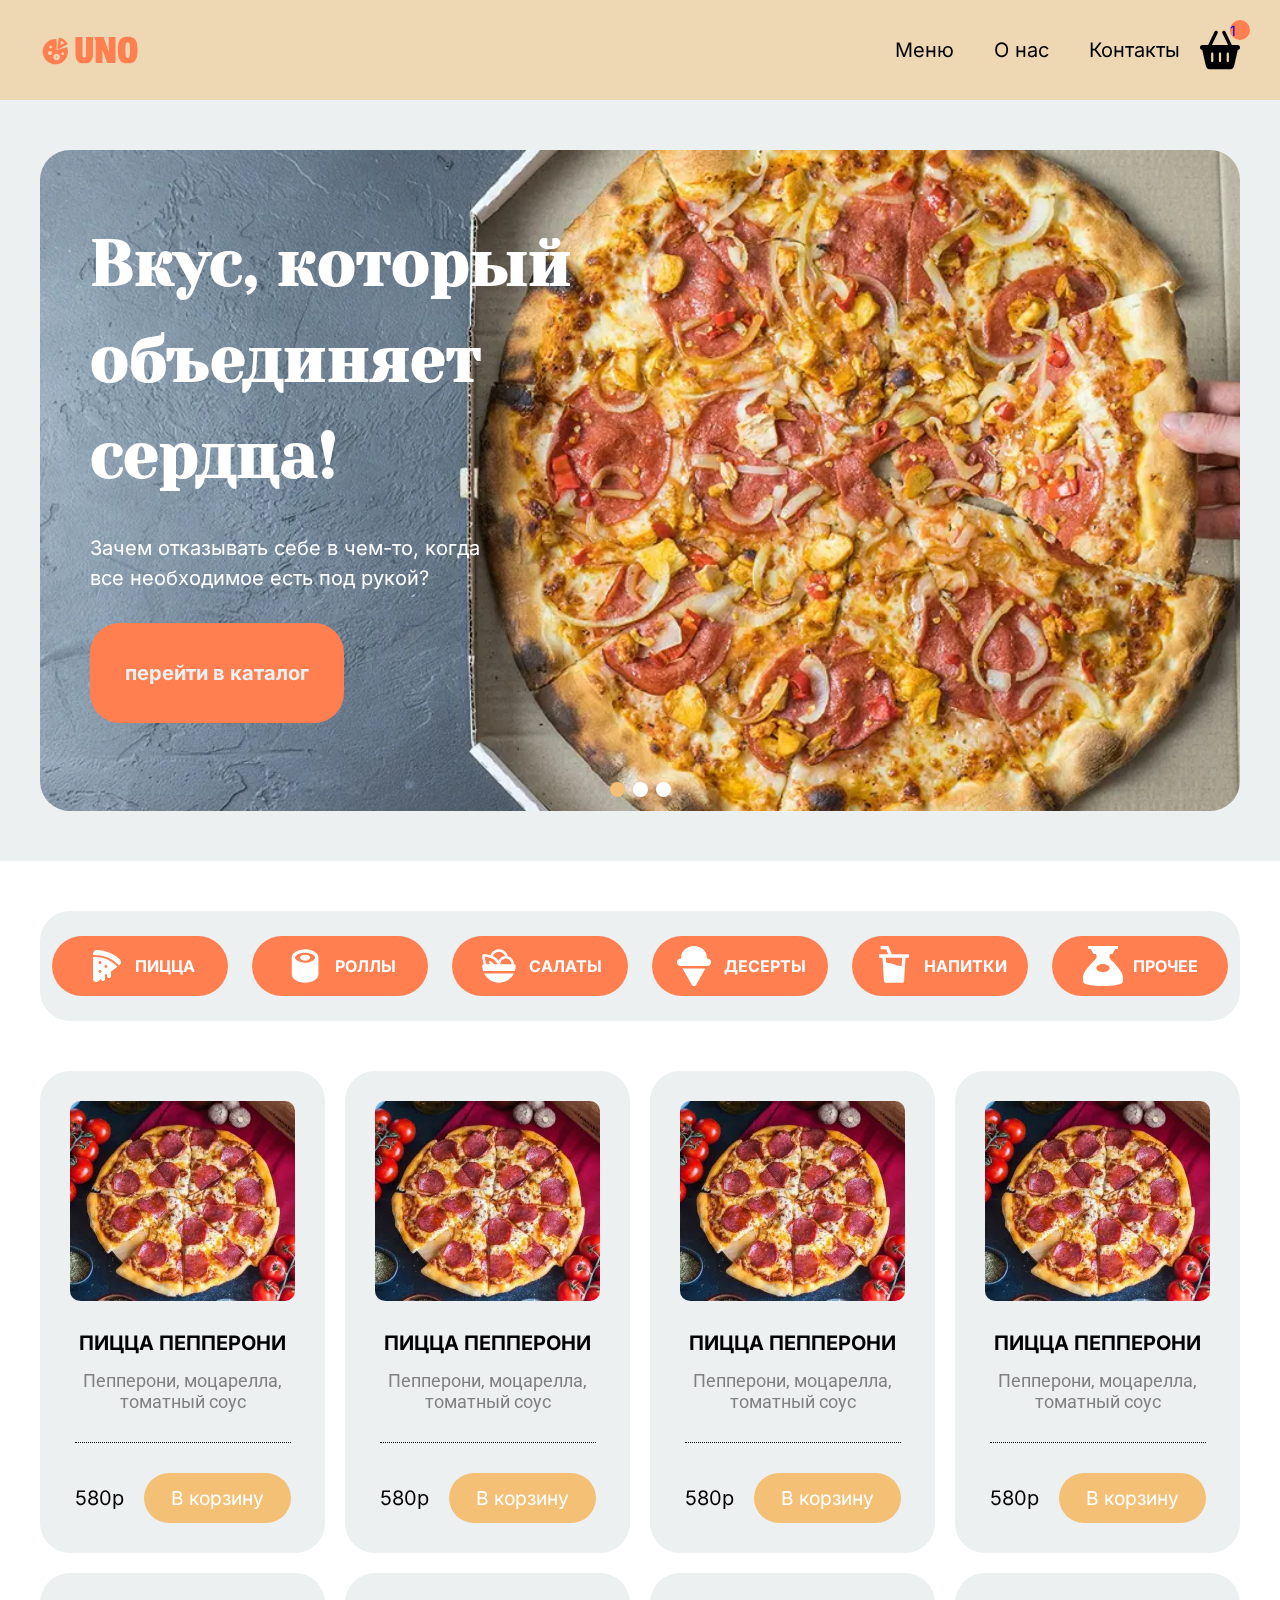
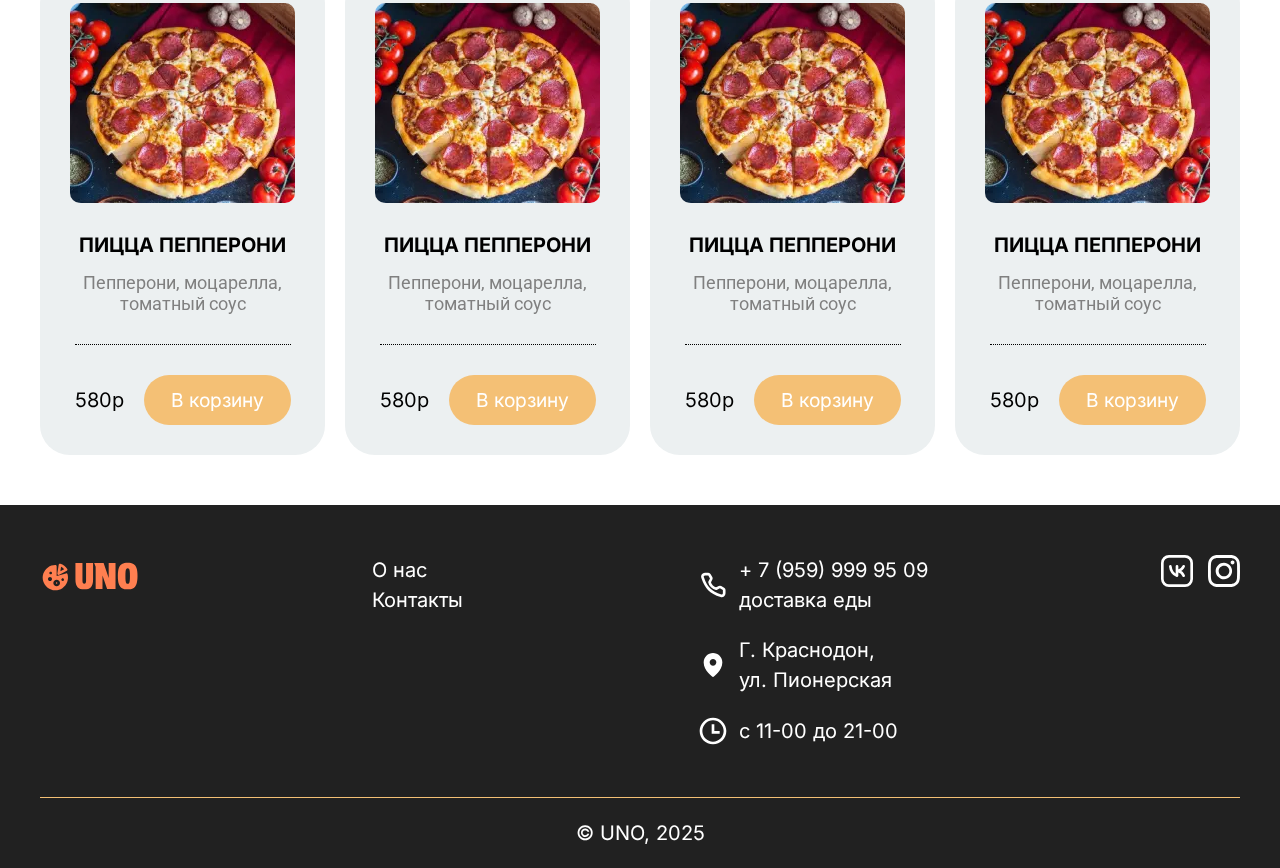
==== commit 9378ee45: "add more pages" ====
--- a/client/index.html
+++ b/client/index.html
@@ -29,13 +29,13 @@
             </div>
             <nav class="header__nav">
                 <ul class="header__nav-list">
-                    <li class="header__nav-item"><a href="#catalog" class="header__nav-link">Меню</a></li>
-                    <li class="header__nav-item"><a href="/" class="header__nav-link">О нас</a></li>
-                    <li class="header__nav-item"><a href="/" class="header__nav-link">Контакты</a></li>
+                    <li class="header__nav-item"><a href="./index.html#catalog" class="header__nav-link">Меню</a></li>
+                    <li class="header__nav-item"><a href="./about.html" class="header__nav-link">О нас</a></li>
+                    <li class="header__nav-item"><a href="./contacts.html" class="header__nav-link">Контакты</a></li>
                 </ul>
             </nav>
             <div class="header__buttons">
-                <button class="header__button" id="button-cart" type="button">
+                <a class="header__button" id="button-cart" href="./cart.html">
                     <svg width="50" height="50" viewBox="0 0 43 42" fill="none" xmlns="http://www.w3.org/2000/svg">
                         <g clip-path="url(#clip0_26_14)">
                             <path
@@ -49,7 +49,7 @@
                         </defs>
                     </svg>
                     <span class="header__button-count">1</span>
-                </button>
+                </a>
             </div>
         </div>
     </header>
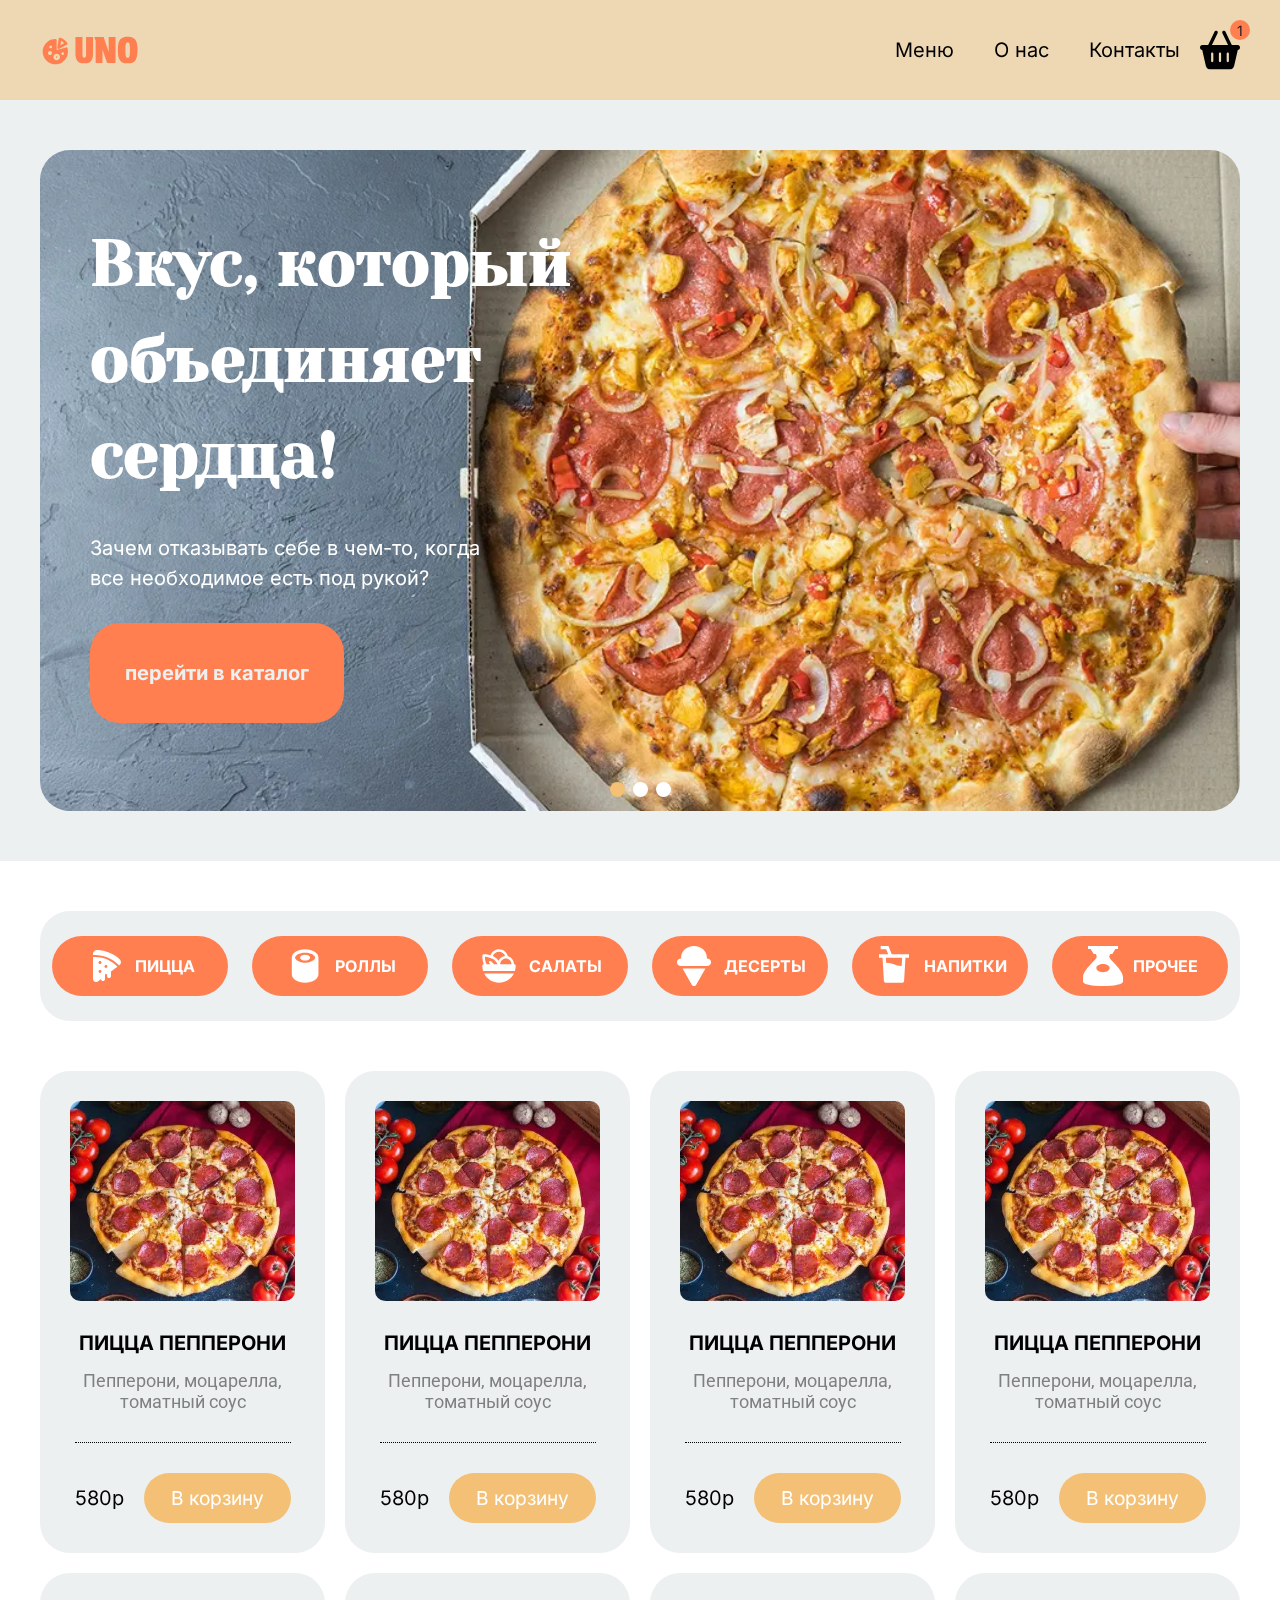
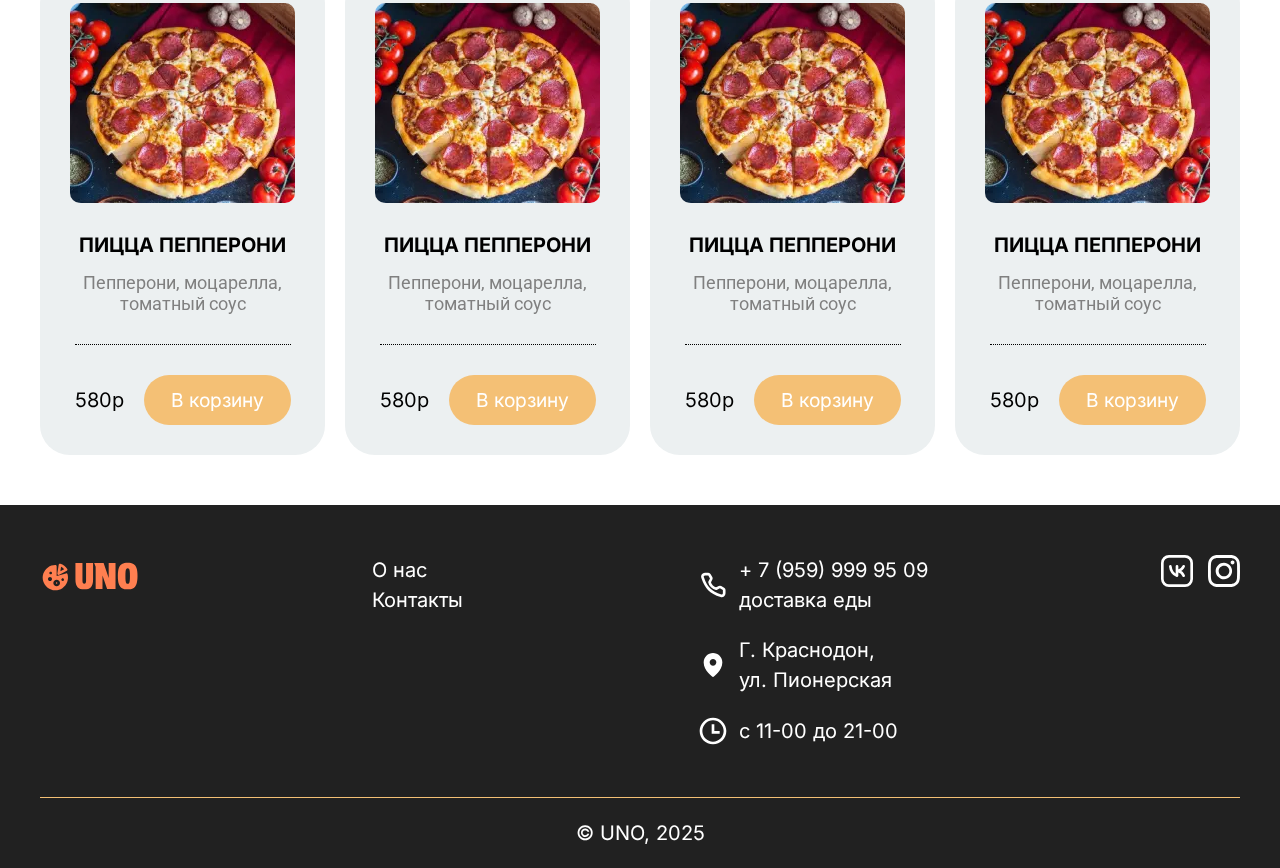
==== commit ea36810d: "add modal window" ====
--- a/client/index.html
+++ b/client/index.html
@@ -35,7 +35,7 @@
                 </ul>
             </nav>
             <div class="header__buttons">
-                <a class="header__button" id="button-cart" href="./cart.html">
+                <button class="header__button" id="open-button-modal" type="button">
                     <svg width="50" height="50" viewBox="0 0 43 42" fill="none" xmlns="http://www.w3.org/2000/svg">
                         <g clip-path="url(#clip0_26_14)">
                             <path
@@ -49,7 +49,7 @@
                         </defs>
                     </svg>
                     <span class="header__button-count">1</span>
-                </a>
+                </button>
             </div>
         </div>
     </header>
@@ -750,6 +750,17 @@
             <div class="footer__copyright">© UNO, 2025</div>
         </div>
     </footer>
+
+    <dialog id="modal" aria-labelledby="modal-title" aria-modal="true">
+        <div class="cart-wrapper">
+            <h1>TITLE</h1>
+            <p>Lorem ipsum, dolor sit amet consectetur adipisicing elit. Totam, animi dicta voluptate aliquam voluptatem
+                quibusdam excepturi vel repellat delectus esse optio dolore iure fugit, qui repudiandae laudantium
+                officia nisi. Dignissimos?
+            </p>
+            <button class="close-button" id="close-button-modal" type="button">Close cart</button>
+        </div>
+    </dialog>
 </body>
 <script src="./js/swiper-bundle.min.js"></script>
 <script src="./js/main.js" type="module"></script>
--- a/client/css/main.css
+++ b/client/css/main.css
@@ -1 +1 @@
-:root{--container-max-width: 1200px;--container-padding-inline: 15px;--header-height: 100px;--link-color-hover: #FF7F50;--black: #212121;--white: #ffffff;--grey: #ECF0F1;--orange: #FF7F50;--red: #C0392B;--yellow: #f4c075;--green: #A2D9CE;--blue: #3498DB;--body-bg: #ffffff;--logo-color: #FF7F50;--header-bg: #E49133;--header-link-color: #000000;--header-link-hover-color: #FF7F50;--header-bg-cart-button: #000000;--header-bg-cart-button-hover: #f4c075;--footer-bg: #212121;--hero-color: #ffffff;--hero-bg: #ECF0F1;--hero-button-color: #ECF0F1;--hero-button-color-hover: #ffffff;--hero-button-bg: #FF7F50;--hero-button-bg-hover: #f4c075;--catalog-bg-tabs: #ECF0F1;--catalog-bg-button: #FF7F50;--catalog-bg-button-hover: #f4c075;--catalog-button-color: #ffffff;--catalog-button-color-hover: #ffffff;--card-bg-color: #ECF0F1;--card-title-color: #000000;--card-text-color: gray;--card-price-color: #000000;--card-button-color: #ffffff;--card-button-color-hover: #ECF0F1;--card-button-bg-color: #f4c075;--card-button-bg-color-hover: #FF7F50}@font-face{font-family:swiper-icons;src:url("data:application/font-woff;charset=utf-8;base64, [base64]//wADZ2x5ZgAAAywAAADMAAAD2MHtryVoZWFkAAABbAAAADAAAAA2E2+eoWhoZWEAAAGcAAAAHwAAACQC9gDzaG10eAAAAigAAAAZAAAArgJkABFsb2NhAAAC0AAAAFoAAABaFQAUGG1heHAAAAG8AAAAHwAAACAAcABAbmFtZQAAA/gAAAE5AAACXvFdBwlwb3N0AAAFNAAAAGIAAACE5s74hXjaY2BkYGAAYpf5Hu/j+W2+MnAzMYDAzaX6QjD6/4//Bxj5GA8AuRwMYGkAPywL13jaY2BkYGA88P8Agx4j+/8fQDYfA1AEBWgDAIB2BOoAeNpjYGRgYNBh4GdgYgABEMnIABJzYNADCQAACWgAsQB42mNgYfzCOIGBlYGB0YcxjYGBwR1Kf2WQZGhhYGBiYGVmgAFGBiQQkOaawtDAoMBQxXjg/wEGPcYDDA4wNUA2CCgwsAAAO4EL6gAAeNpj2M0gyAACqxgGNWBkZ2D4/wMA+xkDdgAAAHjaY2BgYGaAYBkGRgYQiAHyGMF8FgYHIM3DwMHABGQrMOgyWDLEM1T9/w8UBfEMgLzE////P/5//f/V/xv+r4eaAAeMbAxwIUYmIMHEgKYAYjUcsDAwsLKxc3BycfPw8jEQA/[base64]/uznmfPFBNODM2K7MTQ45YEAZqGP81AmGGcF3iPqOop0r1SPTaTbVkfUe4HXj97wYE+yNwWYxwWu4v1ugWHgo3S1XdZEVqWM7ET0cfnLGxWfkgR42o2PvWrDMBSFj/IHLaF0zKjRgdiVMwScNRAoWUoH78Y2icB/yIY09An6AH2Bdu/UB+yxopYshQiEvnvu0dURgDt8QeC8PDw7Fpji3fEA4z/PEJ6YOB5hKh4dj3EvXhxPqH/SKUY3rJ7srZ4FZnh1PMAtPhwP6fl2PMJMPDgeQ4rY8YT6Gzao0eAEA409DuggmTnFnOcSCiEiLMgxCiTI6Cq5DZUd3Qmp10vO0LaLTd2cjN4fOumlc7lUYbSQcZFkutRG7g6JKZKy0RmdLY680CDnEJ+UMkpFFe1RN7nxdVpXrC4aTtnaurOnYercZg2YVmLN/d/gczfEimrE/fs/bOuq29Zmn8tloORaXgZgGa78yO9/cnXm2BpaGvq25Dv9S4E9+5SIc9PqupJKhYFSSl47+Qcr1mYNAAAAeNptw0cKwkAAAMDZJA8Q7OUJvkLsPfZ6zFVERPy8qHh2YER+3i/BP83vIBLLySsoKimrqKqpa2hp6+jq6RsYGhmbmJqZSy0sraxtbO3sHRydnEMU4uR6yx7JJXveP7WrDycAAAAAAAH//wACeNpjYGRgYOABYhkgZgJCZgZNBkYGLQZtIJsFLMYAAAw3ALgAeNolizEKgDAQBCchRbC2sFER0YD6qVQiBCv/H9ezGI6Z5XBAw8CBK/m5iQQVauVbXLnOrMZv2oLdKFa8Pjuru2hJzGabmOSLzNMzvutpB3N42mNgZGBg4GKQYzBhYMxJLMlj4GBgAYow/P/PAJJhLM6sSoWKfWCAAwDAjgbRAAB42mNgYGBkAIIbCZo5IPrmUn0hGA0AO8EFTQAA");font-weight:400;font-style:normal}:root{--swiper-theme-color: #007aff }:host{position:relative;display:block;margin-left:auto;margin-right:auto;z-index:1}.swiper{margin-left:auto;margin-right:auto;position:relative;overflow:hidden;list-style:none;padding:0;z-index:1;display:block}.swiper-vertical>.swiper-wrapper{flex-direction:column}.swiper-wrapper{position:relative;width:100%;height:100%;z-index:1;display:flex;transition-property:transform;transition-timing-function:var(--swiper-wrapper-transition-timing-function, initial);box-sizing:content-box}.swiper-android .swiper-slide,.swiper-ios .swiper-slide,.swiper-wrapper{transform:translate3d(0px, 0, 0)}.swiper-horizontal{touch-action:pan-y}.swiper-vertical{touch-action:pan-x}.swiper-slide{flex-shrink:0;width:100%;height:100%;position:relative;transition-property:transform;display:block}.swiper-slide-invisible-blank{visibility:hidden}.swiper-autoheight,.swiper-autoheight .swiper-slide{height:auto}.swiper-autoheight .swiper-wrapper{align-items:flex-start;transition-property:transform,height}.swiper-backface-hidden .swiper-slide{transform:translateZ(0);-webkit-backface-visibility:hidden;backface-visibility:hidden}.swiper-3d.swiper-css-mode .swiper-wrapper{perspective:1200px}.swiper-3d .swiper-wrapper{transform-style:preserve-3d}.swiper-3d{perspective:1200px}.swiper-3d .swiper-cube-shadow,.swiper-3d .swiper-slide{transform-style:preserve-3d}.swiper-css-mode>.swiper-wrapper{overflow:auto;scrollbar-width:none;-ms-overflow-style:none}.swiper-css-mode>.swiper-wrapper::-webkit-scrollbar{display:none}.swiper-css-mode>.swiper-wrapper>.swiper-slide{scroll-snap-align:start start}.swiper-css-mode.swiper-horizontal>.swiper-wrapper{scroll-snap-type:x mandatory}.swiper-css-mode.swiper-vertical>.swiper-wrapper{scroll-snap-type:y mandatory}.swiper-css-mode.swiper-free-mode>.swiper-wrapper{scroll-snap-type:none}.swiper-css-mode.swiper-free-mode>.swiper-wrapper>.swiper-slide{scroll-snap-align:none}.swiper-css-mode.swiper-centered>.swiper-wrapper::before{content:"";flex-shrink:0;order:9999}.swiper-css-mode.swiper-centered>.swiper-wrapper>.swiper-slide{scroll-snap-align:center center;scroll-snap-stop:always}.swiper-css-mode.swiper-centered.swiper-horizontal>.swiper-wrapper>.swiper-slide:first-child{margin-inline-start:var(--swiper-centered-offset-before)}.swiper-css-mode.swiper-centered.swiper-horizontal>.swiper-wrapper::before{height:100%;min-height:1px;width:var(--swiper-centered-offset-after)}.swiper-css-mode.swiper-centered.swiper-vertical>.swiper-wrapper>.swiper-slide:first-child{margin-block-start:var(--swiper-centered-offset-before)}.swiper-css-mode.swiper-centered.swiper-vertical>.swiper-wrapper::before{width:100%;min-width:1px;height:var(--swiper-centered-offset-after)}.swiper-3d .swiper-slide-shadow,.swiper-3d .swiper-slide-shadow-bottom,.swiper-3d .swiper-slide-shadow-left,.swiper-3d .swiper-slide-shadow-right,.swiper-3d .swiper-slide-shadow-top{position:absolute;left:0;top:0;width:100%;height:100%;pointer-events:none;z-index:10}.swiper-3d .swiper-slide-shadow{background:rgba(0,0,0,.15)}.swiper-3d .swiper-slide-shadow-left{background-image:linear-gradient(to left, rgba(0, 0, 0, 0.5), rgba(0, 0, 0, 0))}.swiper-3d .swiper-slide-shadow-right{background-image:linear-gradient(to right, rgba(0, 0, 0, 0.5), rgba(0, 0, 0, 0))}.swiper-3d .swiper-slide-shadow-top{background-image:linear-gradient(to top, rgba(0, 0, 0, 0.5), rgba(0, 0, 0, 0))}.swiper-3d .swiper-slide-shadow-bottom{background-image:linear-gradient(to bottom, rgba(0, 0, 0, 0.5), rgba(0, 0, 0, 0))}.swiper-lazy-preloader{width:42px;height:42px;position:absolute;left:50%;top:50%;margin-left:-21px;margin-top:-21px;z-index:10;transform-origin:50%;box-sizing:border-box;border:4px solid var(--swiper-preloader-color, var(--swiper-theme-color));border-radius:50%;border-top-color:rgba(0,0,0,0)}.swiper-watch-progress .swiper-slide-visible .swiper-lazy-preloader,.swiper:not(.swiper-watch-progress) .swiper-lazy-preloader{animation:swiper-preloader-spin 1s infinite linear}.swiper-lazy-preloader-white{--swiper-preloader-color: #fff }.swiper-lazy-preloader-black{--swiper-preloader-color: #000 }@keyframes swiper-preloader-spin{0%{transform:rotate(0deg)}100%{transform:rotate(360deg)}}.swiper-virtual .swiper-slide{-webkit-backface-visibility:hidden;transform:translateZ(0)}.swiper-virtual.swiper-css-mode .swiper-wrapper::after{content:"";position:absolute;left:0;top:0;pointer-events:none}.swiper-virtual.swiper-css-mode.swiper-horizontal .swiper-wrapper::after{height:1px;width:var(--swiper-virtual-size)}.swiper-virtual.swiper-css-mode.swiper-vertical .swiper-wrapper::after{width:1px;height:var(--swiper-virtual-size)}:root{--swiper-navigation-size: 44px }.swiper-button-next,.swiper-button-prev{position:absolute;top:var(--swiper-navigation-top-offset, 50%);width:calc(var(--swiper-navigation-size)/44*27);height:var(--swiper-navigation-size);margin-top:calc(0px - var(--swiper-navigation-size)/2);z-index:10;cursor:pointer;display:flex;align-items:center;justify-content:center;color:var(--swiper-navigation-color, var(--swiper-theme-color))}.swiper-button-next.swiper-button-disabled,.swiper-button-prev.swiper-button-disabled{opacity:.35;cursor:auto;pointer-events:none}.swiper-button-next.swiper-button-hidden,.swiper-button-prev.swiper-button-hidden{opacity:0;cursor:auto;pointer-events:none}.swiper-navigation-disabled .swiper-button-next,.swiper-navigation-disabled .swiper-button-prev{display:none !important}.swiper-button-next svg,.swiper-button-prev svg{width:100%;height:100%;object-fit:contain;transform-origin:center}.swiper-rtl .swiper-button-next svg,.swiper-rtl .swiper-button-prev svg{transform:rotate(180deg)}.swiper-button-prev,.swiper-rtl .swiper-button-next{left:var(--swiper-navigation-sides-offset, 10px);right:auto}.swiper-button-next,.swiper-rtl .swiper-button-prev{right:var(--swiper-navigation-sides-offset, 10px);left:auto}.swiper-button-lock{display:none}.swiper-button-next:after,.swiper-button-prev:after{font-family:swiper-icons;font-size:var(--swiper-navigation-size);text-transform:none !important;letter-spacing:0;font-variant:initial;line-height:1}.swiper-button-prev:after,.swiper-rtl .swiper-button-next:after{content:"prev"}.swiper-button-next,.swiper-rtl .swiper-button-prev{right:var(--swiper-navigation-sides-offset, 10px);left:auto}.swiper-button-next:after,.swiper-rtl .swiper-button-prev:after{content:"next"}.swiper-pagination{position:absolute;text-align:center;transition:.3s opacity;transform:translate3d(0, 0, 0);z-index:10}.swiper-pagination.swiper-pagination-hidden{opacity:0}.swiper-pagination-disabled>.swiper-pagination,.swiper-pagination.swiper-pagination-disabled{display:none !important}.swiper-horizontal>.swiper-pagination-bullets,.swiper-pagination-bullets.swiper-pagination-horizontal,.swiper-pagination-custom,.swiper-pagination-fraction{bottom:var(--swiper-pagination-bottom, 8px);top:var(--swiper-pagination-top, auto);left:0;width:100%}.swiper-pagination-bullets-dynamic{overflow:hidden;font-size:0}.swiper-pagination-bullets-dynamic .swiper-pagination-bullet{transform:scale(0.33);position:relative}.swiper-pagination-bullets-dynamic .swiper-pagination-bullet-active{transform:scale(1)}.swiper-pagination-bullets-dynamic .swiper-pagination-bullet-active-main{transform:scale(1)}.swiper-pagination-bullets-dynamic .swiper-pagination-bullet-active-prev{transform:scale(0.66)}.swiper-pagination-bullets-dynamic .swiper-pagination-bullet-active-prev-prev{transform:scale(0.33)}.swiper-pagination-bullets-dynamic .swiper-pagination-bullet-active-next{transform:scale(0.66)}.swiper-pagination-bullets-dynamic .swiper-pagination-bullet-active-next-next{transform:scale(0.33)}.swiper-pagination-bullet{width:var(--swiper-pagination-bullet-width, var(--swiper-pagination-bullet-size, 8px));height:var(--swiper-pagination-bullet-height, var(--swiper-pagination-bullet-size, 8px));display:inline-block;border-radius:var(--swiper-pagination-bullet-border-radius, 50%);background:var(--swiper-pagination-bullet-inactive-color, #000);opacity:var(--swiper-pagination-bullet-inactive-opacity, 0.2)}button.swiper-pagination-bullet{border:none;margin:0;padding:0;box-shadow:none;-webkit-appearance:none;appearance:none}.swiper-pagination-clickable .swiper-pagination-bullet{cursor:pointer}.swiper-pagination-bullet:only-child{display:none !important}.swiper-pagination-bullet-active{opacity:var(--swiper-pagination-bullet-opacity, 1);background:var(--swiper-pagination-color, var(--swiper-theme-color))}.swiper-pagination-vertical.swiper-pagination-bullets,.swiper-vertical>.swiper-pagination-bullets{right:var(--swiper-pagination-right, 8px);left:var(--swiper-pagination-left, auto);top:50%;transform:translate3d(0px, -50%, 0)}.swiper-pagination-vertical.swiper-pagination-bullets .swiper-pagination-bullet,.swiper-vertical>.swiper-pagination-bullets .swiper-pagination-bullet{margin:var(--swiper-pagination-bullet-vertical-gap, 6px) 0;display:block}.swiper-pagination-vertical.swiper-pagination-bullets.swiper-pagination-bullets-dynamic,.swiper-vertical>.swiper-pagination-bullets.swiper-pagination-bullets-dynamic{top:50%;transform:translateY(-50%);width:8px}.swiper-pagination-vertical.swiper-pagination-bullets.swiper-pagination-bullets-dynamic .swiper-pagination-bullet,.swiper-vertical>.swiper-pagination-bullets.swiper-pagination-bullets-dynamic .swiper-pagination-bullet{display:inline-block;transition:.2s transform,.2s top}.swiper-horizontal>.swiper-pagination-bullets .swiper-pagination-bullet,.swiper-pagination-horizontal.swiper-pagination-bullets .swiper-pagination-bullet{margin:0 var(--swiper-pagination-bullet-horizontal-gap, 4px)}.swiper-horizontal>.swiper-pagination-bullets.swiper-pagination-bullets-dynamic,.swiper-pagination-horizontal.swiper-pagination-bullets.swiper-pagination-bullets-dynamic{left:50%;transform:translateX(-50%);white-space:nowrap}.swiper-horizontal>.swiper-pagination-bullets.swiper-pagination-bullets-dynamic .swiper-pagination-bullet,.swiper-pagination-horizontal.swiper-pagination-bullets.swiper-pagination-bullets-dynamic .swiper-pagination-bullet{transition:.2s transform,.2s left}.swiper-horizontal.swiper-rtl>.swiper-pagination-bullets-dynamic .swiper-pagination-bullet{transition:.2s transform,.2s right}.swiper-pagination-fraction{color:var(--swiper-pagination-fraction-color, inherit)}.swiper-pagination-progressbar{background:var(--swiper-pagination-progressbar-bg-color, rgba(0, 0, 0, 0.25));position:absolute}.swiper-pagination-progressbar .swiper-pagination-progressbar-fill{background:var(--swiper-pagination-color, var(--swiper-theme-color));position:absolute;left:0;top:0;width:100%;height:100%;transform:scale(0);transform-origin:left top}.swiper-rtl .swiper-pagination-progressbar .swiper-pagination-progressbar-fill{transform-origin:right top}.swiper-horizontal>.swiper-pagination-progressbar,.swiper-pagination-progressbar.swiper-pagination-horizontal,.swiper-pagination-progressbar.swiper-pagination-vertical.swiper-pagination-progressbar-opposite,.swiper-vertical>.swiper-pagination-progressbar.swiper-pagination-progressbar-opposite{width:100%;height:var(--swiper-pagination-progressbar-size, 4px);left:0;top:0}.swiper-horizontal>.swiper-pagination-progressbar.swiper-pagination-progressbar-opposite,.swiper-pagination-progressbar.swiper-pagination-horizontal.swiper-pagination-progressbar-opposite,.swiper-pagination-progressbar.swiper-pagination-vertical,.swiper-vertical>.swiper-pagination-progressbar{width:var(--swiper-pagination-progressbar-size, 4px);height:100%;left:0;top:0}.swiper-pagination-lock{display:none}.swiper-scrollbar{border-radius:var(--swiper-scrollbar-border-radius, 10px);position:relative;touch-action:none;background:var(--swiper-scrollbar-bg-color, rgba(0, 0, 0, 0.1))}.swiper-scrollbar-disabled>.swiper-scrollbar,.swiper-scrollbar.swiper-scrollbar-disabled{display:none !important}.swiper-horizontal>.swiper-scrollbar,.swiper-scrollbar.swiper-scrollbar-horizontal{position:absolute;left:var(--swiper-scrollbar-sides-offset, 1%);bottom:var(--swiper-scrollbar-bottom, 4px);top:var(--swiper-scrollbar-top, auto);z-index:50;height:var(--swiper-scrollbar-size, 4px);width:calc(100% - 2*var(--swiper-scrollbar-sides-offset, 1%))}.swiper-scrollbar.swiper-scrollbar-vertical,.swiper-vertical>.swiper-scrollbar{position:absolute;left:var(--swiper-scrollbar-left, auto);right:var(--swiper-scrollbar-right, 4px);top:var(--swiper-scrollbar-sides-offset, 1%);z-index:50;width:var(--swiper-scrollbar-size, 4px);height:calc(100% - 2*var(--swiper-scrollbar-sides-offset, 1%))}.swiper-scrollbar-drag{height:100%;width:100%;position:relative;background:var(--swiper-scrollbar-drag-bg-color, rgba(0, 0, 0, 0.5));border-radius:var(--swiper-scrollbar-border-radius, 10px);left:0;top:0}.swiper-scrollbar-cursor-drag{cursor:move}.swiper-scrollbar-lock{display:none}.swiper-zoom-container{width:100%;height:100%;display:flex;justify-content:center;align-items:center;text-align:center}.swiper-zoom-container>canvas,.swiper-zoom-container>img,.swiper-zoom-container>svg{max-width:100%;max-height:100%;object-fit:contain}.swiper-slide-zoomed{cursor:move;touch-action:none}.swiper .swiper-notification{position:absolute;left:0;top:0;pointer-events:none;opacity:0;z-index:-1000}.swiper-free-mode>.swiper-wrapper{transition-timing-function:ease-out;margin:0 auto}.swiper-grid>.swiper-wrapper{flex-wrap:wrap}.swiper-grid-column>.swiper-wrapper{flex-wrap:wrap;flex-direction:column}.swiper-fade.swiper-free-mode .swiper-slide{transition-timing-function:ease-out}.swiper-fade .swiper-slide{pointer-events:none;transition-property:opacity}.swiper-fade .swiper-slide .swiper-slide{pointer-events:none}.swiper-fade .swiper-slide-active{pointer-events:auto}.swiper-fade .swiper-slide-active .swiper-slide-active{pointer-events:auto}.swiper.swiper-cube{overflow:visible}.swiper-cube .swiper-slide{pointer-events:none;-webkit-backface-visibility:hidden;backface-visibility:hidden;z-index:1;visibility:hidden;transform-origin:0 0;width:100%;height:100%}.swiper-cube .swiper-slide .swiper-slide{pointer-events:none}.swiper-cube.swiper-rtl .swiper-slide{transform-origin:100% 0}.swiper-cube .swiper-slide-active,.swiper-cube .swiper-slide-active .swiper-slide-active{pointer-events:auto}.swiper-cube .swiper-slide-active,.swiper-cube .swiper-slide-next,.swiper-cube .swiper-slide-prev{pointer-events:auto;visibility:visible}.swiper-cube .swiper-cube-shadow{position:absolute;left:0;bottom:0px;width:100%;height:100%;opacity:.6;z-index:0}.swiper-cube .swiper-cube-shadow:before{content:"";background:#000;position:absolute;left:0;top:0;bottom:0;right:0;filter:blur(50px)}.swiper-cube .swiper-slide-next+.swiper-slide{pointer-events:auto;visibility:visible}.swiper-cube .swiper-slide-shadow-cube.swiper-slide-shadow-bottom,.swiper-cube .swiper-slide-shadow-cube.swiper-slide-shadow-left,.swiper-cube .swiper-slide-shadow-cube.swiper-slide-shadow-right,.swiper-cube .swiper-slide-shadow-cube.swiper-slide-shadow-top{z-index:0;-webkit-backface-visibility:hidden;backface-visibility:hidden}.swiper.swiper-flip{overflow:visible}.swiper-flip .swiper-slide{pointer-events:none;-webkit-backface-visibility:hidden;backface-visibility:hidden;z-index:1}.swiper-flip .swiper-slide .swiper-slide{pointer-events:none}.swiper-flip .swiper-slide-active,.swiper-flip .swiper-slide-active .swiper-slide-active{pointer-events:auto}.swiper-flip .swiper-slide-shadow-flip.swiper-slide-shadow-bottom,.swiper-flip .swiper-slide-shadow-flip.swiper-slide-shadow-left,.swiper-flip .swiper-slide-shadow-flip.swiper-slide-shadow-right,.swiper-flip .swiper-slide-shadow-flip.swiper-slide-shadow-top{z-index:0;-webkit-backface-visibility:hidden;backface-visibility:hidden}.swiper-creative .swiper-slide{-webkit-backface-visibility:hidden;backface-visibility:hidden;overflow:hidden;transition-property:transform,opacity,height}.swiper.swiper-cards{overflow:visible}.swiper-cards .swiper-slide{transform-origin:center bottom;-webkit-backface-visibility:hidden;backface-visibility:hidden;overflow:hidden}*,*::before,*::after{box-sizing:border-box}:where(ul,ol):where([class]){padding-left:0}body,:where(blockquote,figure):where([class]){margin:0}:where(h1,h2,h3,h4,h5,h6,p,ul,ol,dl):where([class]){margin-block:0}:where(dd[class]){margin-left:0}:where(fieldset[class]){margin-left:0;padding:0;border:none}:where(ul[class]){list-style:none}p{--paragraphMarginBottom: 24px;margin-block:0}p:where(:not([class]):not(:last-child)){margin-bottom:var(--paragraphMarginBottom)}img{display:block;max-width:100%}input,textarea,select,button{font:inherit}html{height:100%;scroll-behavior:smooth}body{min-height:100%;line-height:1.5}svg *[fill]{fill:currentColor}svg *[stroke]{stroke:currentColor}svg *{transition-property:fill,stroke}@media(prefers-reduced-motion: reduce){*{animation-duration:.01ms !important;animation-iteration-count:1 !important;transition-duration:.01ms !important;scroll-behavior:auto !important}}*{-webkit-tap-highlight-color:rgba(0,0,0,0)}body{display:flex;flex-direction:column;background-color:var(--body-bg);font-family:"Inter",sans-serif}body.no-scroll{overflow:hidden}.orange{color:var(--orange)}.red{color:var(--red)}@font-face{font-display:swap;font-family:"Inter";font-style:normal;font-weight:400;src:url("../fonts/inter-v18-cyrillic_latin-regular.woff2") format("woff2")}@font-face{font-display:swap;font-family:"Inter";font-style:normal;font-weight:700;src:url("../fonts/inter-v18-cyrillic_latin-700.woff2") format("woff2")}@font-face{font-display:swap;font-family:"Roboto";font-style:normal;font-weight:400;src:url("../fonts/roboto-v47-cyrillic_latin-regular.woff2") format("woff2")}@font-face{font-family:"Yeseva One";src:url("../fonts/YesevaOne-Regular.woff2") format("woff2");font-weight:normal;font-style:normal;font-display:swap}.container{max-width:calc(var(--container-max-width) + var(--container-padding-inline)*2);width:100%;margin-inline:auto;padding-inline:var(--container-padding-inline)}.visually-hidden{position:absolute;width:1px;height:1px;margin:-1px;border:0;padding:0;white-space:nowrap;clip-path:inset(100%);clip:rect(0 0 0 0);overflow:hidden}.logo{display:flex;height:100%}.logo__link{display:flex;justify-content:center;align-items:center}.logo svg path{fill:var(--logo-color)}.nav__link{text-decoration:none;font-size:1.25rem}.card{background-color:var(--card-bg-color);display:flex;flex-direction:column;align-items:center;padding:30px;border-radius:30px}.card__image{object-fit:cover;aspect-ratio:225/200;border-radius:10px;margin-bottom:30px}.card__content{display:flex;flex-direction:column;align-items:center;flex-grow:1}.card__title{font-size:1.25rem;line-height:1.5rem;margin-bottom:15px;text-transform:uppercase;text-align:center;color:var(--card-title-color)}.card__description{max-width:205px;text-align:center;font-size:1.125rem;line-height:1.3125rem;color:var(--card-text-color);font-family:"Roboto",sans-serif;margin-bottom:30px}.card__bottom{display:flex;justify-content:space-between;align-items:center;margin-top:auto;border-top:1px dotted #000;padding-top:30px;gap:20px}.card__price{font-size:1.25rem;color:var(--card-price-color)}.card__button{font-size:clamp(.875rem,.7679rem + .5357vw,1.25rem);border:none;border-radius:30px;cursor:pointer;height:50px;padding-inline:27px;background-color:var(--card-button-bg-color);color:var(--card-button-color);transition:all .3s ease}@media(hover: hover){.card__button:hover:not(:disabled){background-color:var(--card-button-bg-color-hover);color:var(--card-button-color-hover)}}@media(hover: none){.card__button:active:not(:disabled){background-color:var(--card-button-bg-color-hover);color:var(--card-button-color-hover)}}.header{display:flex;min-height:var(--header-height);position:sticky;top:0;z-index:3;transition:transform .3s ease-in-out;backdrop-filter:blur(16px) saturate(180%);-webkit-backdrop-filter:blur(16px) saturate(180%);background-color:rgba(244,192,117,.5)}.header__container{display:flex;align-items:center}@media only screen and (max-width: 1024px){.header__container{justify-content:space-between}}.header__mobile-button{display:none;position:relative;z-index:3;width:40px;height:40px;border:none;background:rgba(0,0,0,0);padding:0}@media only screen and (max-width: 1024px){.header__mobile-button{display:block}}.header__mobile-button span{position:absolute;display:block;height:3px;width:40px;background-color:#000;transition:transform .3s ease}.header__mobile-button span:nth-child(1){transform:translateY(-10px)}.header__mobile-button span:nth-child(3){transform:translateY(10px)}.header__nav{height:100%;flex-grow:1;margin-right:20px}@media only screen and (max-width: 1024px){.header__nav{position:absolute;right:0;left:0;top:-100vh;height:100vh;background-color:var(--orange);width:100%;transition:transform .3s ease;z-index:2}}.header__nav-list{height:100%;display:flex;align-items:center;justify-content:flex-end;gap:40px}@media only screen and (max-width: 1024px){.header__nav-list{justify-content:center;flex-direction:column;gap:0}}.header__nav-item{height:100%}@media only screen and (max-width: 1024px){.header__nav-item{height:50px;width:100%}}.header__nav-link{display:flex;justify-content:center;align-items:center;height:100%;font-size:1.25rem;text-decoration:none;color:var(--header-link-color);transition:color .3s ease}.header__nav-link:hover{color:var(--header-link-hover-color)}.header__nav-link--orange{color:var(--orange)}.header__nav-link--orange:hover{color:#ff6127}@media only screen and (max-width: 1024px){.header__nav-link{font-size:2.125rem;color:var(--white)}}.header__buttons{display:flex;align-items:center}.header__button{display:flex;align-items:center;justify-content:center;border:none;background:none;padding:0;cursor:pointer;width:40px;height:40px;position:relative}.header__button svg path{fill:var(--header-bg-cart-button);transition:fill .3s ease}.header__button:hover svg path{fill:var(--header-bg-cart-button-hover)}.header__button-count{display:block;top:-10px;right:-10px;width:20px;height:20px;border-radius:50%;font-size:.875rem;position:absolute;background-color:var(--orange)}.header.open .header__nav{transform:translateY(100%)}.header.open .header__mobile-button span:nth-child(1){transform:translateY(0) rotate(45deg)}.header.open .header__mobile-button span:nth-child(2){opacity:0}.header.open .header__mobile-button span:nth-child(3){transform:translateY(0) rotate(-45deg)}.main{flex-grow:1}.catalog{overflow-x:hidden;padding-top:50px}.catalog__tabs-list{background-color:var(--catalog-bg-tabs);display:grid;grid-template-columns:repeat(6, 1fr);justify-items:stretch;padding-top:25px;padding-bottom:25px;position:relative;z-index:1;border-radius:30px;padding-inline:12px;gap:24px;overflow:scroll;-webkit-overflow-scrolling:touch;-ms-overflow-style:none;scrollbar-width:none}.catalog__tabs-list::-webkit-scrollbar{display:none}.catalog__tabs-list::-ms-scrollbar{display:none}.catalog__tabs-button{display:flex;align-items:center;justify-content:center;font-weight:700;height:60px;text-decoration:none;text-transform:uppercase;transition:color .3s ease,background-color .3s ease;gap:10px;border-radius:30px;padding-inline:15px;background-color:var(--catalog-bg-button);color:var(--catalog-button-color);transition:all .3s ease}@media(hover: hover){.catalog__tabs-button:hover:not(:disabled){background-color:var(--catalog-bg-button-hover);color:var(--catalog-button-color-hover)}}@media(hover: none){.catalog__tabs-button:active:not(:disabled){background-color:var(--catalog-bg-button-hover);color:var(--catalog-button-color-hover)}}@media only screen and (max-width: 1024px){.catalog__tabs-button{font-size:.875rem;height:50px}}.catalog__tabs-icon{width:40px;height:40px}.catalog__tabs-icon path{fill:#fff}.catalog__tab-grid{padding-top:50px;padding-bottom:50px;display:grid;grid-template-columns:repeat(auto-fit, minmax(285px, 1fr));gap:20px}.hero{display:flex;justify-content:center;align-items:center;margin-top:-100px;padding-top:150px;padding-bottom:50px;background-color:var(--hero-bg);color:#000}.hero__content{position:relative;z-index:2;display:flex;flex-direction:column;gap:30px;justify-content:center;height:100%;padding:50px 50px 43px 50px;border-radius:30px;background-position:center;background-size:cover;background-repeat:no-repeat;color:var(--hero-color);font-size:1.25rem;backdrop-filter:blur(10px)}@media only screen and (max-width: 1024px){.hero__content{padding:30px 30px 30px 30px;font-size:1rem}}@media only screen and (max-width: 600px){.hero__content{font-size:.875rem}}.hero__content--1{background-image:url("../images/hero/slider/slider-bg-1.webp")}.hero__content--2{background-image:url("../images/hero/slider/slider-bg-2.webp")}.hero__content--3{background-image:url("../images/hero/slider/slider-bg-3.webp")}.hero__title{max-width:500px;font-size:4rem;font-family:"Yeseva One",sans-serif;line-height:1.5}@media only screen and (max-width: 1024px){.hero__title{font-size:3.1875rem}}@media only screen and (max-width: 600px){.hero__title{font-size:2rem}}.hero__description{max-width:400px}.hero__button{display:flex;justify-content:center;align-items:center;align-self:flex-start;height:100px;padding-inline:35px;border-radius:30px;font-weight:700;text-decoration:none;background-color:var(--hero-button-bg);color:var(--hero-button-color);transition:all .3s ease}@media(hover: hover){.hero__button:hover:not(:disabled){background-color:var(--hero-button-bg-hover);color:var(--hero-button-color-hover)}}@media(hover: none){.hero__button:active:not(:disabled){background-color:var(--hero-button-bg-hover);color:var(--hero-button-color-hover)}}@media only screen and (max-width: 1024px){.hero__button{height:80px}}@media only screen and (max-width: 600px){.hero__button{align-self:auto;height:60px;padding-inline:25px}}.swiper{width:100%;min-height:540px}@media only screen and (max-width: 600px){.swiper{min-height:300px}}.swiper-slide{height:auto}span.swiper-pagination-bullet.swiper-pagination-bullet-active{background-color:#f4c075;opacity:1}.swiper-pagination-bullet{width:15px;height:15px;background-color:#fff;opacity:1}@media only screen and (max-width: 600px){.swiper-pagination-bullet{width:5px;height:5px}}.footer{background-color:var(--footer-bg);padding-top:50px;color:var(--white);font-size:1.25rem}@media only screen and (max-width: 1024px){.footer{font-size:1rem}}@media only screen and (max-width: 768px){.footer{padding-top:25px;font-size:.875rem}}.footer__grid{display:flex;justify-content:space-between;margin-bottom:50px;gap:60px}@media only screen and (max-width: 768px){.footer__grid{gap:30px;justify-content:center;align-items:center;flex-direction:column;margin-bottom:30px}}.footer__contacts-list{display:flex;flex-direction:column;gap:20px}.footer__contacts-link{display:flex;align-items:center;gap:10px;text-decoration:none;color:inherit;transition:color .3s ease}.footer__contacts-link:hover{color:var(--link-color-hover)}.footer__social-list{justify-self:end;display:flex;gap:15px}.footer__social-link{display:flex;justify-content:center;align-items:center;color:#fff;transition:color .3s ease}.footer__social-link:hover{color:var(--link-color-hover)}.footer__copyright{text-align:center;border-top:1px solid var(--yellow);padding-top:20px;padding-bottom:20px}.footer .nav__link{color:var(--white);transition:color .3s ease}.footer .nav__link:hover{color:var(--link-color-hover)}/*# sourceMappingURL=main.css.map */+:root{--container-max-width: 1200px;--container-padding-inline: 15px;--header-height: 100px;--link-color-hover: #FF7F50;--black: #212121;--white: #ffffff;--grey: #ECF0F1;--orange: #FF7F50;--red: #C0392B;--yellow: #f4c075;--green: #A2D9CE;--blue: #3498DB;--body-bg: #ffffff;--logo-color: #FF7F50;--header-bg: #E49133;--header-link-color: #000000;--header-link-hover-color: #FF7F50;--header-bg-cart-button: #000000;--header-bg-cart-button-hover: #f4c075;--footer-bg: #212121;--hero-color: #ffffff;--hero-bg: #ECF0F1;--hero-button-color: #ECF0F1;--hero-button-color-hover: #ffffff;--hero-button-bg: #FF7F50;--hero-button-bg-hover: #f4c075;--catalog-bg-tabs: #ECF0F1;--catalog-bg-button: #FF7F50;--catalog-bg-button-hover: #f4c075;--catalog-button-color: #ffffff;--catalog-button-color-hover: #ffffff;--card-bg-color: #ECF0F1;--card-title-color: #000000;--card-text-color: gray;--card-price-color: #000000;--card-button-color: #ffffff;--card-button-color-hover: #ECF0F1;--card-button-bg-color: #f4c075;--card-button-bg-color-hover: #FF7F50}@font-face{font-family:swiper-icons;src:url("data:application/font-woff;charset=utf-8;base64, [base64]//wADZ2x5ZgAAAywAAADMAAAD2MHtryVoZWFkAAABbAAAADAAAAA2E2+eoWhoZWEAAAGcAAAAHwAAACQC9gDzaG10eAAAAigAAAAZAAAArgJkABFsb2NhAAAC0AAAAFoAAABaFQAUGG1heHAAAAG8AAAAHwAAACAAcABAbmFtZQAAA/gAAAE5AAACXvFdBwlwb3N0AAAFNAAAAGIAAACE5s74hXjaY2BkYGAAYpf5Hu/j+W2+MnAzMYDAzaX6QjD6/4//Bxj5GA8AuRwMYGkAPywL13jaY2BkYGA88P8Agx4j+/8fQDYfA1AEBWgDAIB2BOoAeNpjYGRgYNBh4GdgYgABEMnIABJzYNADCQAACWgAsQB42mNgYfzCOIGBlYGB0YcxjYGBwR1Kf2WQZGhhYGBiYGVmgAFGBiQQkOaawtDAoMBQxXjg/wEGPcYDDA4wNUA2CCgwsAAAO4EL6gAAeNpj2M0gyAACqxgGNWBkZ2D4/wMA+xkDdgAAAHjaY2BgYGaAYBkGRgYQiAHyGMF8FgYHIM3DwMHABGQrMOgyWDLEM1T9/w8UBfEMgLzE////P/5//f/V/xv+r4eaAAeMbAxwIUYmIMHEgKYAYjUcsDAwsLKxc3BycfPw8jEQA/[base64]/uznmfPFBNODM2K7MTQ45YEAZqGP81AmGGcF3iPqOop0r1SPTaTbVkfUe4HXj97wYE+yNwWYxwWu4v1ugWHgo3S1XdZEVqWM7ET0cfnLGxWfkgR42o2PvWrDMBSFj/IHLaF0zKjRgdiVMwScNRAoWUoH78Y2icB/yIY09An6AH2Bdu/UB+yxopYshQiEvnvu0dURgDt8QeC8PDw7Fpji3fEA4z/PEJ6YOB5hKh4dj3EvXhxPqH/SKUY3rJ7srZ4FZnh1PMAtPhwP6fl2PMJMPDgeQ4rY8YT6Gzao0eAEA409DuggmTnFnOcSCiEiLMgxCiTI6Cq5DZUd3Qmp10vO0LaLTd2cjN4fOumlc7lUYbSQcZFkutRG7g6JKZKy0RmdLY680CDnEJ+UMkpFFe1RN7nxdVpXrC4aTtnaurOnYercZg2YVmLN/d/gczfEimrE/fs/bOuq29Zmn8tloORaXgZgGa78yO9/cnXm2BpaGvq25Dv9S4E9+5SIc9PqupJKhYFSSl47+Qcr1mYNAAAAeNptw0cKwkAAAMDZJA8Q7OUJvkLsPfZ6zFVERPy8qHh2YER+3i/BP83vIBLLySsoKimrqKqpa2hp6+jq6RsYGhmbmJqZSy0sraxtbO3sHRydnEMU4uR6yx7JJXveP7WrDycAAAAAAAH//wACeNpjYGRgYOABYhkgZgJCZgZNBkYGLQZtIJsFLMYAAAw3ALgAeNolizEKgDAQBCchRbC2sFER0YD6qVQiBCv/H9ezGI6Z5XBAw8CBK/m5iQQVauVbXLnOrMZv2oLdKFa8Pjuru2hJzGabmOSLzNMzvutpB3N42mNgZGBg4GKQYzBhYMxJLMlj4GBgAYow/P/PAJJhLM6sSoWKfWCAAwDAjgbRAAB42mNgYGBkAIIbCZo5IPrmUn0hGA0AO8EFTQAA");font-weight:400;font-style:normal}:root{--swiper-theme-color: #007aff }:host{position:relative;display:block;margin-left:auto;margin-right:auto;z-index:1}.swiper{margin-left:auto;margin-right:auto;position:relative;overflow:hidden;list-style:none;padding:0;z-index:1;display:block}.swiper-vertical>.swiper-wrapper{flex-direction:column}.swiper-wrapper{position:relative;width:100%;height:100%;z-index:1;display:flex;transition-property:transform;transition-timing-function:var(--swiper-wrapper-transition-timing-function, initial);box-sizing:content-box}.swiper-android .swiper-slide,.swiper-ios .swiper-slide,.swiper-wrapper{transform:translate3d(0px, 0, 0)}.swiper-horizontal{touch-action:pan-y}.swiper-vertical{touch-action:pan-x}.swiper-slide{flex-shrink:0;width:100%;height:100%;position:relative;transition-property:transform;display:block}.swiper-slide-invisible-blank{visibility:hidden}.swiper-autoheight,.swiper-autoheight .swiper-slide{height:auto}.swiper-autoheight .swiper-wrapper{align-items:flex-start;transition-property:transform,height}.swiper-backface-hidden .swiper-slide{transform:translateZ(0);-webkit-backface-visibility:hidden;backface-visibility:hidden}.swiper-3d.swiper-css-mode .swiper-wrapper{perspective:1200px}.swiper-3d .swiper-wrapper{transform-style:preserve-3d}.swiper-3d{perspective:1200px}.swiper-3d .swiper-cube-shadow,.swiper-3d .swiper-slide{transform-style:preserve-3d}.swiper-css-mode>.swiper-wrapper{overflow:auto;scrollbar-width:none;-ms-overflow-style:none}.swiper-css-mode>.swiper-wrapper::-webkit-scrollbar{display:none}.swiper-css-mode>.swiper-wrapper>.swiper-slide{scroll-snap-align:start start}.swiper-css-mode.swiper-horizontal>.swiper-wrapper{scroll-snap-type:x mandatory}.swiper-css-mode.swiper-vertical>.swiper-wrapper{scroll-snap-type:y mandatory}.swiper-css-mode.swiper-free-mode>.swiper-wrapper{scroll-snap-type:none}.swiper-css-mode.swiper-free-mode>.swiper-wrapper>.swiper-slide{scroll-snap-align:none}.swiper-css-mode.swiper-centered>.swiper-wrapper::before{content:"";flex-shrink:0;order:9999}.swiper-css-mode.swiper-centered>.swiper-wrapper>.swiper-slide{scroll-snap-align:center center;scroll-snap-stop:always}.swiper-css-mode.swiper-centered.swiper-horizontal>.swiper-wrapper>.swiper-slide:first-child{margin-inline-start:var(--swiper-centered-offset-before)}.swiper-css-mode.swiper-centered.swiper-horizontal>.swiper-wrapper::before{height:100%;min-height:1px;width:var(--swiper-centered-offset-after)}.swiper-css-mode.swiper-centered.swiper-vertical>.swiper-wrapper>.swiper-slide:first-child{margin-block-start:var(--swiper-centered-offset-before)}.swiper-css-mode.swiper-centered.swiper-vertical>.swiper-wrapper::before{width:100%;min-width:1px;height:var(--swiper-centered-offset-after)}.swiper-3d .swiper-slide-shadow,.swiper-3d .swiper-slide-shadow-bottom,.swiper-3d .swiper-slide-shadow-left,.swiper-3d .swiper-slide-shadow-right,.swiper-3d .swiper-slide-shadow-top{position:absolute;left:0;top:0;width:100%;height:100%;pointer-events:none;z-index:10}.swiper-3d .swiper-slide-shadow{background:rgba(0,0,0,.15)}.swiper-3d .swiper-slide-shadow-left{background-image:linear-gradient(to left, rgba(0, 0, 0, 0.5), rgba(0, 0, 0, 0))}.swiper-3d .swiper-slide-shadow-right{background-image:linear-gradient(to right, rgba(0, 0, 0, 0.5), rgba(0, 0, 0, 0))}.swiper-3d .swiper-slide-shadow-top{background-image:linear-gradient(to top, rgba(0, 0, 0, 0.5), rgba(0, 0, 0, 0))}.swiper-3d .swiper-slide-shadow-bottom{background-image:linear-gradient(to bottom, rgba(0, 0, 0, 0.5), rgba(0, 0, 0, 0))}.swiper-lazy-preloader{width:42px;height:42px;position:absolute;left:50%;top:50%;margin-left:-21px;margin-top:-21px;z-index:10;transform-origin:50%;box-sizing:border-box;border:4px solid var(--swiper-preloader-color, var(--swiper-theme-color));border-radius:50%;border-top-color:rgba(0,0,0,0)}.swiper-watch-progress .swiper-slide-visible .swiper-lazy-preloader,.swiper:not(.swiper-watch-progress) .swiper-lazy-preloader{animation:swiper-preloader-spin 1s infinite linear}.swiper-lazy-preloader-white{--swiper-preloader-color: #fff }.swiper-lazy-preloader-black{--swiper-preloader-color: #000 }@keyframes swiper-preloader-spin{0%{transform:rotate(0deg)}100%{transform:rotate(360deg)}}.swiper-virtual .swiper-slide{-webkit-backface-visibility:hidden;transform:translateZ(0)}.swiper-virtual.swiper-css-mode .swiper-wrapper::after{content:"";position:absolute;left:0;top:0;pointer-events:none}.swiper-virtual.swiper-css-mode.swiper-horizontal .swiper-wrapper::after{height:1px;width:var(--swiper-virtual-size)}.swiper-virtual.swiper-css-mode.swiper-vertical .swiper-wrapper::after{width:1px;height:var(--swiper-virtual-size)}:root{--swiper-navigation-size: 44px }.swiper-button-next,.swiper-button-prev{position:absolute;top:var(--swiper-navigation-top-offset, 50%);width:calc(var(--swiper-navigation-size)/44*27);height:var(--swiper-navigation-size);margin-top:calc(0px - var(--swiper-navigation-size)/2);z-index:10;cursor:pointer;display:flex;align-items:center;justify-content:center;color:var(--swiper-navigation-color, var(--swiper-theme-color))}.swiper-button-next.swiper-button-disabled,.swiper-button-prev.swiper-button-disabled{opacity:.35;cursor:auto;pointer-events:none}.swiper-button-next.swiper-button-hidden,.swiper-button-prev.swiper-button-hidden{opacity:0;cursor:auto;pointer-events:none}.swiper-navigation-disabled .swiper-button-next,.swiper-navigation-disabled .swiper-button-prev{display:none !important}.swiper-button-next svg,.swiper-button-prev svg{width:100%;height:100%;object-fit:contain;transform-origin:center}.swiper-rtl .swiper-button-next svg,.swiper-rtl .swiper-button-prev svg{transform:rotate(180deg)}.swiper-button-prev,.swiper-rtl .swiper-button-next{left:var(--swiper-navigation-sides-offset, 10px);right:auto}.swiper-button-next,.swiper-rtl .swiper-button-prev{right:var(--swiper-navigation-sides-offset, 10px);left:auto}.swiper-button-lock{display:none}.swiper-button-next:after,.swiper-button-prev:after{font-family:swiper-icons;font-size:var(--swiper-navigation-size);text-transform:none !important;letter-spacing:0;font-variant:initial;line-height:1}.swiper-button-prev:after,.swiper-rtl .swiper-button-next:after{content:"prev"}.swiper-button-next,.swiper-rtl .swiper-button-prev{right:var(--swiper-navigation-sides-offset, 10px);left:auto}.swiper-button-next:after,.swiper-rtl .swiper-button-prev:after{content:"next"}.swiper-pagination{position:absolute;text-align:center;transition:.3s opacity;transform:translate3d(0, 0, 0);z-index:10}.swiper-pagination.swiper-pagination-hidden{opacity:0}.swiper-pagination-disabled>.swiper-pagination,.swiper-pagination.swiper-pagination-disabled{display:none !important}.swiper-horizontal>.swiper-pagination-bullets,.swiper-pagination-bullets.swiper-pagination-horizontal,.swiper-pagination-custom,.swiper-pagination-fraction{bottom:var(--swiper-pagination-bottom, 8px);top:var(--swiper-pagination-top, auto);left:0;width:100%}.swiper-pagination-bullets-dynamic{overflow:hidden;font-size:0}.swiper-pagination-bullets-dynamic .swiper-pagination-bullet{transform:scale(0.33);position:relative}.swiper-pagination-bullets-dynamic .swiper-pagination-bullet-active{transform:scale(1)}.swiper-pagination-bullets-dynamic .swiper-pagination-bullet-active-main{transform:scale(1)}.swiper-pagination-bullets-dynamic .swiper-pagination-bullet-active-prev{transform:scale(0.66)}.swiper-pagination-bullets-dynamic .swiper-pagination-bullet-active-prev-prev{transform:scale(0.33)}.swiper-pagination-bullets-dynamic .swiper-pagination-bullet-active-next{transform:scale(0.66)}.swiper-pagination-bullets-dynamic .swiper-pagination-bullet-active-next-next{transform:scale(0.33)}.swiper-pagination-bullet{width:var(--swiper-pagination-bullet-width, var(--swiper-pagination-bullet-size, 8px));height:var(--swiper-pagination-bullet-height, var(--swiper-pagination-bullet-size, 8px));display:inline-block;border-radius:var(--swiper-pagination-bullet-border-radius, 50%);background:var(--swiper-pagination-bullet-inactive-color, #000);opacity:var(--swiper-pagination-bullet-inactive-opacity, 0.2)}button.swiper-pagination-bullet{border:none;margin:0;padding:0;box-shadow:none;-webkit-appearance:none;appearance:none}.swiper-pagination-clickable .swiper-pagination-bullet{cursor:pointer}.swiper-pagination-bullet:only-child{display:none !important}.swiper-pagination-bullet-active{opacity:var(--swiper-pagination-bullet-opacity, 1);background:var(--swiper-pagination-color, var(--swiper-theme-color))}.swiper-pagination-vertical.swiper-pagination-bullets,.swiper-vertical>.swiper-pagination-bullets{right:var(--swiper-pagination-right, 8px);left:var(--swiper-pagination-left, auto);top:50%;transform:translate3d(0px, -50%, 0)}.swiper-pagination-vertical.swiper-pagination-bullets .swiper-pagination-bullet,.swiper-vertical>.swiper-pagination-bullets .swiper-pagination-bullet{margin:var(--swiper-pagination-bullet-vertical-gap, 6px) 0;display:block}.swiper-pagination-vertical.swiper-pagination-bullets.swiper-pagination-bullets-dynamic,.swiper-vertical>.swiper-pagination-bullets.swiper-pagination-bullets-dynamic{top:50%;transform:translateY(-50%);width:8px}.swiper-pagination-vertical.swiper-pagination-bullets.swiper-pagination-bullets-dynamic .swiper-pagination-bullet,.swiper-vertical>.swiper-pagination-bullets.swiper-pagination-bullets-dynamic .swiper-pagination-bullet{display:inline-block;transition:.2s transform,.2s top}.swiper-horizontal>.swiper-pagination-bullets .swiper-pagination-bullet,.swiper-pagination-horizontal.swiper-pagination-bullets .swiper-pagination-bullet{margin:0 var(--swiper-pagination-bullet-horizontal-gap, 4px)}.swiper-horizontal>.swiper-pagination-bullets.swiper-pagination-bullets-dynamic,.swiper-pagination-horizontal.swiper-pagination-bullets.swiper-pagination-bullets-dynamic{left:50%;transform:translateX(-50%);white-space:nowrap}.swiper-horizontal>.swiper-pagination-bullets.swiper-pagination-bullets-dynamic .swiper-pagination-bullet,.swiper-pagination-horizontal.swiper-pagination-bullets.swiper-pagination-bullets-dynamic .swiper-pagination-bullet{transition:.2s transform,.2s left}.swiper-horizontal.swiper-rtl>.swiper-pagination-bullets-dynamic .swiper-pagination-bullet{transition:.2s transform,.2s right}.swiper-pagination-fraction{color:var(--swiper-pagination-fraction-color, inherit)}.swiper-pagination-progressbar{background:var(--swiper-pagination-progressbar-bg-color, rgba(0, 0, 0, 0.25));position:absolute}.swiper-pagination-progressbar .swiper-pagination-progressbar-fill{background:var(--swiper-pagination-color, var(--swiper-theme-color));position:absolute;left:0;top:0;width:100%;height:100%;transform:scale(0);transform-origin:left top}.swiper-rtl .swiper-pagination-progressbar .swiper-pagination-progressbar-fill{transform-origin:right top}.swiper-horizontal>.swiper-pagination-progressbar,.swiper-pagination-progressbar.swiper-pagination-horizontal,.swiper-pagination-progressbar.swiper-pagination-vertical.swiper-pagination-progressbar-opposite,.swiper-vertical>.swiper-pagination-progressbar.swiper-pagination-progressbar-opposite{width:100%;height:var(--swiper-pagination-progressbar-size, 4px);left:0;top:0}.swiper-horizontal>.swiper-pagination-progressbar.swiper-pagination-progressbar-opposite,.swiper-pagination-progressbar.swiper-pagination-horizontal.swiper-pagination-progressbar-opposite,.swiper-pagination-progressbar.swiper-pagination-vertical,.swiper-vertical>.swiper-pagination-progressbar{width:var(--swiper-pagination-progressbar-size, 4px);height:100%;left:0;top:0}.swiper-pagination-lock{display:none}.swiper-scrollbar{border-radius:var(--swiper-scrollbar-border-radius, 10px);position:relative;touch-action:none;background:var(--swiper-scrollbar-bg-color, rgba(0, 0, 0, 0.1))}.swiper-scrollbar-disabled>.swiper-scrollbar,.swiper-scrollbar.swiper-scrollbar-disabled{display:none !important}.swiper-horizontal>.swiper-scrollbar,.swiper-scrollbar.swiper-scrollbar-horizontal{position:absolute;left:var(--swiper-scrollbar-sides-offset, 1%);bottom:var(--swiper-scrollbar-bottom, 4px);top:var(--swiper-scrollbar-top, auto);z-index:50;height:var(--swiper-scrollbar-size, 4px);width:calc(100% - 2*var(--swiper-scrollbar-sides-offset, 1%))}.swiper-scrollbar.swiper-scrollbar-vertical,.swiper-vertical>.swiper-scrollbar{position:absolute;left:var(--swiper-scrollbar-left, auto);right:var(--swiper-scrollbar-right, 4px);top:var(--swiper-scrollbar-sides-offset, 1%);z-index:50;width:var(--swiper-scrollbar-size, 4px);height:calc(100% - 2*var(--swiper-scrollbar-sides-offset, 1%))}.swiper-scrollbar-drag{height:100%;width:100%;position:relative;background:var(--swiper-scrollbar-drag-bg-color, rgba(0, 0, 0, 0.5));border-radius:var(--swiper-scrollbar-border-radius, 10px);left:0;top:0}.swiper-scrollbar-cursor-drag{cursor:move}.swiper-scrollbar-lock{display:none}.swiper-zoom-container{width:100%;height:100%;display:flex;justify-content:center;align-items:center;text-align:center}.swiper-zoom-container>canvas,.swiper-zoom-container>img,.swiper-zoom-container>svg{max-width:100%;max-height:100%;object-fit:contain}.swiper-slide-zoomed{cursor:move;touch-action:none}.swiper .swiper-notification{position:absolute;left:0;top:0;pointer-events:none;opacity:0;z-index:-1000}.swiper-free-mode>.swiper-wrapper{transition-timing-function:ease-out;margin:0 auto}.swiper-grid>.swiper-wrapper{flex-wrap:wrap}.swiper-grid-column>.swiper-wrapper{flex-wrap:wrap;flex-direction:column}.swiper-fade.swiper-free-mode .swiper-slide{transition-timing-function:ease-out}.swiper-fade .swiper-slide{pointer-events:none;transition-property:opacity}.swiper-fade .swiper-slide .swiper-slide{pointer-events:none}.swiper-fade .swiper-slide-active{pointer-events:auto}.swiper-fade .swiper-slide-active .swiper-slide-active{pointer-events:auto}.swiper.swiper-cube{overflow:visible}.swiper-cube .swiper-slide{pointer-events:none;-webkit-backface-visibility:hidden;backface-visibility:hidden;z-index:1;visibility:hidden;transform-origin:0 0;width:100%;height:100%}.swiper-cube .swiper-slide .swiper-slide{pointer-events:none}.swiper-cube.swiper-rtl .swiper-slide{transform-origin:100% 0}.swiper-cube .swiper-slide-active,.swiper-cube .swiper-slide-active .swiper-slide-active{pointer-events:auto}.swiper-cube .swiper-slide-active,.swiper-cube .swiper-slide-next,.swiper-cube .swiper-slide-prev{pointer-events:auto;visibility:visible}.swiper-cube .swiper-cube-shadow{position:absolute;left:0;bottom:0px;width:100%;height:100%;opacity:.6;z-index:0}.swiper-cube .swiper-cube-shadow:before{content:"";background:#000;position:absolute;left:0;top:0;bottom:0;right:0;filter:blur(50px)}.swiper-cube .swiper-slide-next+.swiper-slide{pointer-events:auto;visibility:visible}.swiper-cube .swiper-slide-shadow-cube.swiper-slide-shadow-bottom,.swiper-cube .swiper-slide-shadow-cube.swiper-slide-shadow-left,.swiper-cube .swiper-slide-shadow-cube.swiper-slide-shadow-right,.swiper-cube .swiper-slide-shadow-cube.swiper-slide-shadow-top{z-index:0;-webkit-backface-visibility:hidden;backface-visibility:hidden}.swiper.swiper-flip{overflow:visible}.swiper-flip .swiper-slide{pointer-events:none;-webkit-backface-visibility:hidden;backface-visibility:hidden;z-index:1}.swiper-flip .swiper-slide .swiper-slide{pointer-events:none}.swiper-flip .swiper-slide-active,.swiper-flip .swiper-slide-active .swiper-slide-active{pointer-events:auto}.swiper-flip .swiper-slide-shadow-flip.swiper-slide-shadow-bottom,.swiper-flip .swiper-slide-shadow-flip.swiper-slide-shadow-left,.swiper-flip .swiper-slide-shadow-flip.swiper-slide-shadow-right,.swiper-flip .swiper-slide-shadow-flip.swiper-slide-shadow-top{z-index:0;-webkit-backface-visibility:hidden;backface-visibility:hidden}.swiper-creative .swiper-slide{-webkit-backface-visibility:hidden;backface-visibility:hidden;overflow:hidden;transition-property:transform,opacity,height}.swiper.swiper-cards{overflow:visible}.swiper-cards .swiper-slide{transform-origin:center bottom;-webkit-backface-visibility:hidden;backface-visibility:hidden;overflow:hidden}*,*::before,*::after{box-sizing:border-box}:where(ul,ol):where([class]){padding-left:0}body,:where(blockquote,figure):where([class]){margin:0}:where(h1,h2,h3,h4,h5,h6,p,ul,ol,dl):where([class]){margin-block:0}:where(dd[class]){margin-left:0}:where(fieldset[class]){margin-left:0;padding:0;border:none}:where(ul[class]){list-style:none}p{--paragraphMarginBottom: 24px;margin-block:0}p:where(:not([class]):not(:last-child)){margin-bottom:var(--paragraphMarginBottom)}img{display:block;max-width:100%}input,textarea,select,button{font:inherit}html{height:100%;scroll-behavior:smooth}body{min-height:100%;line-height:1.5}svg *[fill]{fill:currentColor}svg *[stroke]{stroke:currentColor}svg *{transition-property:fill,stroke}@media(prefers-reduced-motion: reduce){*{animation-duration:.01ms !important;animation-iteration-count:1 !important;transition-duration:.01ms !important;scroll-behavior:auto !important}}*{-webkit-tap-highlight-color:rgba(0,0,0,0)}body{display:flex;flex-direction:column;background-color:var(--body-bg);font-family:"Inter",sans-serif}.scroll-lock{overflow:hidden}body.no-scroll{overflow:hidden}.orange{color:var(--orange)}.red{color:var(--red)}@font-face{font-display:swap;font-family:"Inter";font-style:normal;font-weight:400;src:url("../fonts/inter-v18-cyrillic_latin-regular.woff2") format("woff2")}@font-face{font-display:swap;font-family:"Inter";font-style:normal;font-weight:700;src:url("../fonts/inter-v18-cyrillic_latin-700.woff2") format("woff2")}@font-face{font-display:swap;font-family:"Roboto";font-style:normal;font-weight:400;src:url("../fonts/roboto-v47-cyrillic_latin-regular.woff2") format("woff2")}@font-face{font-family:"Yeseva One";src:url("../fonts/YesevaOne-Regular.woff2") format("woff2");font-weight:normal;font-style:normal;font-display:swap}.container{max-width:calc(var(--container-max-width) + var(--container-padding-inline)*2);width:100%;margin-inline:auto;padding-inline:var(--container-padding-inline)}.visually-hidden{position:absolute;width:1px;height:1px;margin:-1px;border:0;padding:0;white-space:nowrap;clip-path:inset(100%);clip:rect(0 0 0 0);overflow:hidden}.logo{display:flex;height:100%}.logo__link{display:flex;justify-content:center;align-items:center}.logo svg path{fill:var(--logo-color)}.nav__link{text-decoration:none;font-size:1.25rem}.card{background-color:var(--card-bg-color);display:flex;flex-direction:column;align-items:center;padding:30px;border-radius:30px}.card__image{object-fit:cover;aspect-ratio:225/200;border-radius:10px;margin-bottom:30px}.card__content{display:flex;flex-direction:column;align-items:center;flex-grow:1}.card__title{font-size:1.25rem;line-height:1.5rem;margin-bottom:15px;text-transform:uppercase;text-align:center;color:var(--card-title-color)}.card__description{max-width:205px;text-align:center;font-size:1.125rem;line-height:1.3125rem;color:var(--card-text-color);font-family:"Roboto",sans-serif;margin-bottom:30px}.card__bottom{display:flex;justify-content:space-between;align-items:center;margin-top:auto;border-top:1px dotted #000;padding-top:30px;gap:20px}.card__price{font-size:1.25rem;color:var(--card-price-color)}.card__button{font-size:clamp(.875rem,.7679rem + .5357vw,1.25rem);border:none;border-radius:30px;cursor:pointer;height:50px;padding-inline:27px;background-color:var(--card-button-bg-color);color:var(--card-button-color);transition:all .3s ease}@media(hover: hover){.card__button:hover:not(:disabled){background-color:var(--card-button-bg-color-hover);color:var(--card-button-color-hover)}}@media(hover: none){.card__button:active:not(:disabled){background-color:var(--card-button-bg-color-hover);color:var(--card-button-color-hover)}}#modal{border:none;padding:0}.cart-wrapper{padding:1em}.open-button{font-size:30px;border:none;cursor:pointer;padding:10px}dialog::backdrop{background-color:rgba(0,0,0,.7)}dialog+.backdrop{background-color:rgba(0,0,0,.7)}.header{display:flex;min-height:var(--header-height);position:sticky;top:0;z-index:3;transition:transform .3s ease-in-out;backdrop-filter:blur(16px) saturate(180%);-webkit-backdrop-filter:blur(16px) saturate(180%);background-color:rgba(244,192,117,.5)}.header__container{display:flex;align-items:center}@media only screen and (max-width: 1024px){.header__container{justify-content:space-between}}.header__mobile-button{display:none;position:relative;z-index:3;width:40px;height:40px;border:none;background:rgba(0,0,0,0);padding:0}@media only screen and (max-width: 1024px){.header__mobile-button{display:block}}.header__mobile-button span{position:absolute;display:block;height:3px;width:40px;background-color:#000;transition:transform .3s ease}.header__mobile-button span:nth-child(1){transform:translateY(-10px)}.header__mobile-button span:nth-child(3){transform:translateY(10px)}.header__nav{height:100%;flex-grow:1;margin-right:20px}@media only screen and (max-width: 1024px){.header__nav{position:absolute;right:0;left:0;top:-100vh;height:100vh;background-color:var(--orange);width:100%;transition:transform .3s ease;z-index:2}}.header__nav-list{height:100%;display:flex;align-items:center;justify-content:flex-end;gap:40px}@media only screen and (max-width: 1024px){.header__nav-list{justify-content:center;flex-direction:column;gap:0}}.header__nav-item{height:100%}@media only screen and (max-width: 1024px){.header__nav-item{height:50px;width:100%}}.header__nav-link{display:flex;justify-content:center;align-items:center;height:100%;font-size:1.25rem;text-decoration:none;color:var(--header-link-color);transition:color .3s ease}.header__nav-link:hover{color:var(--header-link-hover-color)}.header__nav-link--orange{color:var(--orange)}.header__nav-link--orange:hover{color:#ff6127}@media only screen and (max-width: 1024px){.header__nav-link{font-size:2.125rem;color:var(--white)}}.header__buttons{display:flex;align-items:center}.header__button{display:flex;align-items:center;justify-content:center;border:none;background:none;padding:0;cursor:pointer;width:40px;height:40px;position:relative}.header__button svg path{fill:var(--header-bg-cart-button);transition:fill .3s ease}.header__button:hover svg path{fill:var(--header-bg-cart-button-hover)}.header__button-count{display:block;top:-10px;right:-10px;width:20px;height:20px;border-radius:50%;font-size:.875rem;position:absolute;background-color:var(--orange);text-align:center;color:var(--black)}.header.open .header__nav{transform:translateY(100%)}.header.open .header__mobile-button span:nth-child(1){transform:translateY(0) rotate(45deg)}.header.open .header__mobile-button span:nth-child(2){opacity:0}.header.open .header__mobile-button span:nth-child(3){transform:translateY(0) rotate(-45deg)}.main{flex-grow:1}.catalog{overflow-x:hidden;padding-top:50px}.catalog__tabs-list{background-color:var(--catalog-bg-tabs);display:grid;grid-template-columns:repeat(6, 1fr);justify-items:stretch;padding-top:25px;padding-bottom:25px;position:relative;z-index:1;border-radius:30px;padding-inline:12px;gap:24px;overflow:scroll;-webkit-overflow-scrolling:touch;-ms-overflow-style:none;scrollbar-width:none}.catalog__tabs-list::-webkit-scrollbar{display:none}.catalog__tabs-list::-ms-scrollbar{display:none}.catalog__tabs-button{display:flex;align-items:center;justify-content:center;font-weight:700;height:60px;text-decoration:none;text-transform:uppercase;transition:color .3s ease,background-color .3s ease;gap:10px;border-radius:30px;padding-inline:15px;background-color:var(--catalog-bg-button);color:var(--catalog-button-color);transition:all .3s ease}@media(hover: hover){.catalog__tabs-button:hover:not(:disabled){background-color:var(--catalog-bg-button-hover);color:var(--catalog-button-color-hover)}}@media(hover: none){.catalog__tabs-button:active:not(:disabled){background-color:var(--catalog-bg-button-hover);color:var(--catalog-button-color-hover)}}@media only screen and (max-width: 1024px){.catalog__tabs-button{font-size:.875rem;height:50px}}.catalog__tabs-icon{width:40px;height:40px}.catalog__tabs-icon path{fill:#fff}.catalog__tab-grid{padding-top:50px;padding-bottom:50px;display:grid;grid-template-columns:repeat(auto-fit, minmax(285px, 1fr));gap:20px}.hero{display:flex;justify-content:center;align-items:center;margin-top:-100px;padding-top:150px;padding-bottom:50px;background-color:var(--hero-bg);color:#000}.hero__content{position:relative;z-index:2;display:flex;flex-direction:column;gap:30px;justify-content:center;height:100%;padding:50px 50px 43px 50px;border-radius:30px;background-position:center;background-size:cover;background-repeat:no-repeat;color:var(--hero-color);font-size:1.25rem;backdrop-filter:blur(10px)}@media only screen and (max-width: 1024px){.hero__content{padding:30px 30px 30px 30px;font-size:1rem}}@media only screen and (max-width: 600px){.hero__content{font-size:.875rem}}.hero__content--1{background-image:url("../images/hero/slider/slider-bg-1.webp")}.hero__content--2{background-image:url("../images/hero/slider/slider-bg-2.webp")}.hero__content--3{background-image:url("../images/hero/slider/slider-bg-3.webp")}.hero__title{max-width:500px;font-size:4rem;font-family:"Yeseva One",sans-serif;line-height:1.5}@media only screen and (max-width: 1024px){.hero__title{font-size:3.1875rem}}@media only screen and (max-width: 600px){.hero__title{font-size:2rem}}.hero__description{max-width:400px}.hero__button{display:flex;justify-content:center;align-items:center;align-self:flex-start;height:100px;padding-inline:35px;border-radius:30px;font-weight:700;text-decoration:none;background-color:var(--hero-button-bg);color:var(--hero-button-color);transition:all .3s ease}@media(hover: hover){.hero__button:hover:not(:disabled){background-color:var(--hero-button-bg-hover);color:var(--hero-button-color-hover)}}@media(hover: none){.hero__button:active:not(:disabled){background-color:var(--hero-button-bg-hover);color:var(--hero-button-color-hover)}}@media only screen and (max-width: 1024px){.hero__button{height:80px}}@media only screen and (max-width: 600px){.hero__button{align-self:auto;height:60px;padding-inline:25px}}.swiper{width:100%;min-height:540px}@media only screen and (max-width: 600px){.swiper{min-height:300px}}.swiper-slide{height:auto}span.swiper-pagination-bullet.swiper-pagination-bullet-active{background-color:#f4c075;opacity:1}.swiper-pagination-bullet{width:15px;height:15px;background-color:#fff;opacity:1}@media only screen and (max-width: 600px){.swiper-pagination-bullet{width:5px;height:5px}}.footer{background-color:var(--footer-bg);padding-top:50px;color:var(--white);font-size:1.25rem}@media only screen and (max-width: 1024px){.footer{font-size:1rem}}@media only screen and (max-width: 768px){.footer{padding-top:25px;font-size:.875rem}}.footer__grid{display:flex;justify-content:space-between;margin-bottom:50px;gap:60px}@media only screen and (max-width: 768px){.footer__grid{gap:30px;justify-content:center;align-items:center;flex-direction:column;margin-bottom:30px}}.footer__contacts-list{display:flex;flex-direction:column;gap:20px}.footer__contacts-link{display:flex;align-items:center;gap:10px;text-decoration:none;color:inherit;transition:color .3s ease}.footer__contacts-link:hover{color:var(--link-color-hover)}.footer__social-list{justify-self:end;display:flex;gap:15px}.footer__social-link{display:flex;justify-content:center;align-items:center;color:#fff;transition:color .3s ease}.footer__social-link:hover{color:var(--link-color-hover)}.footer__copyright{text-align:center;border-top:1px solid var(--yellow);padding-top:20px;padding-bottom:20px}.footer .nav__link{color:var(--white);transition:color .3s ease}.footer .nav__link:hover{color:var(--link-color-hover)}/*# sourceMappingURL=main.css.map */